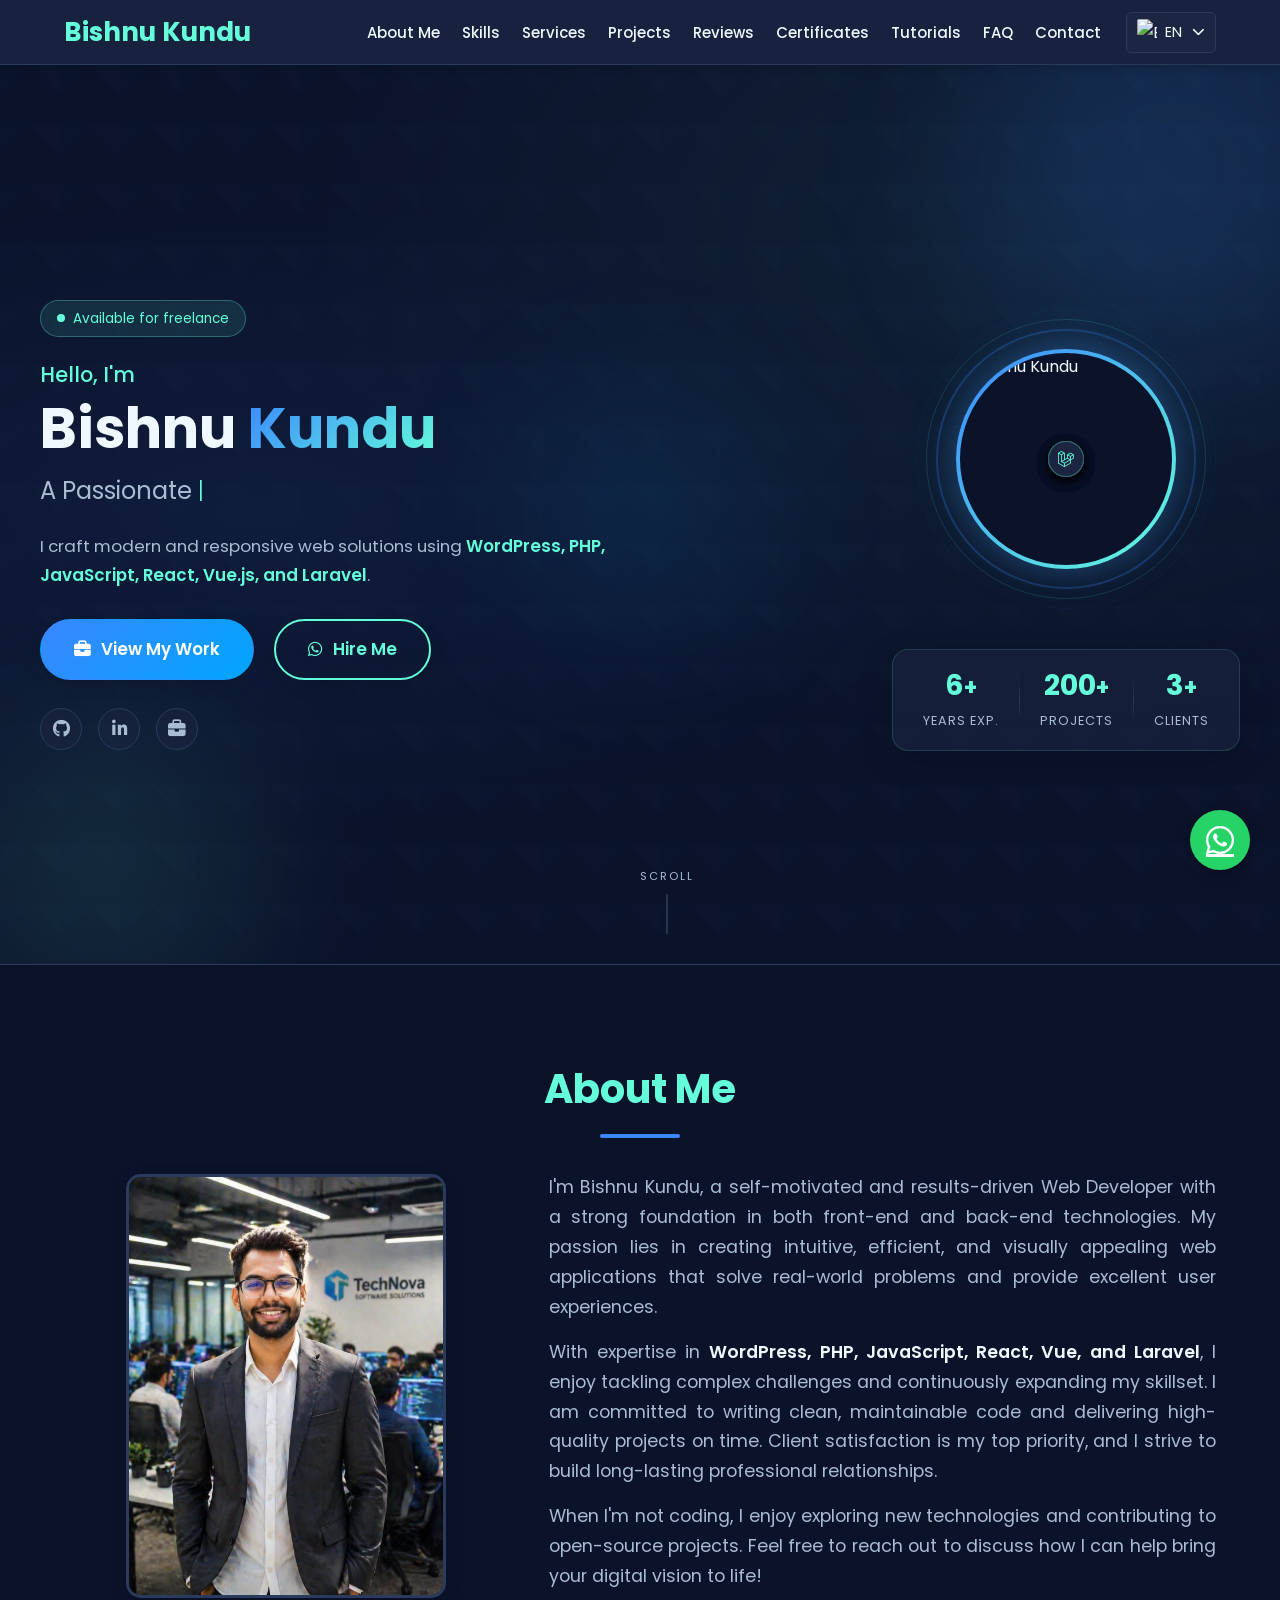
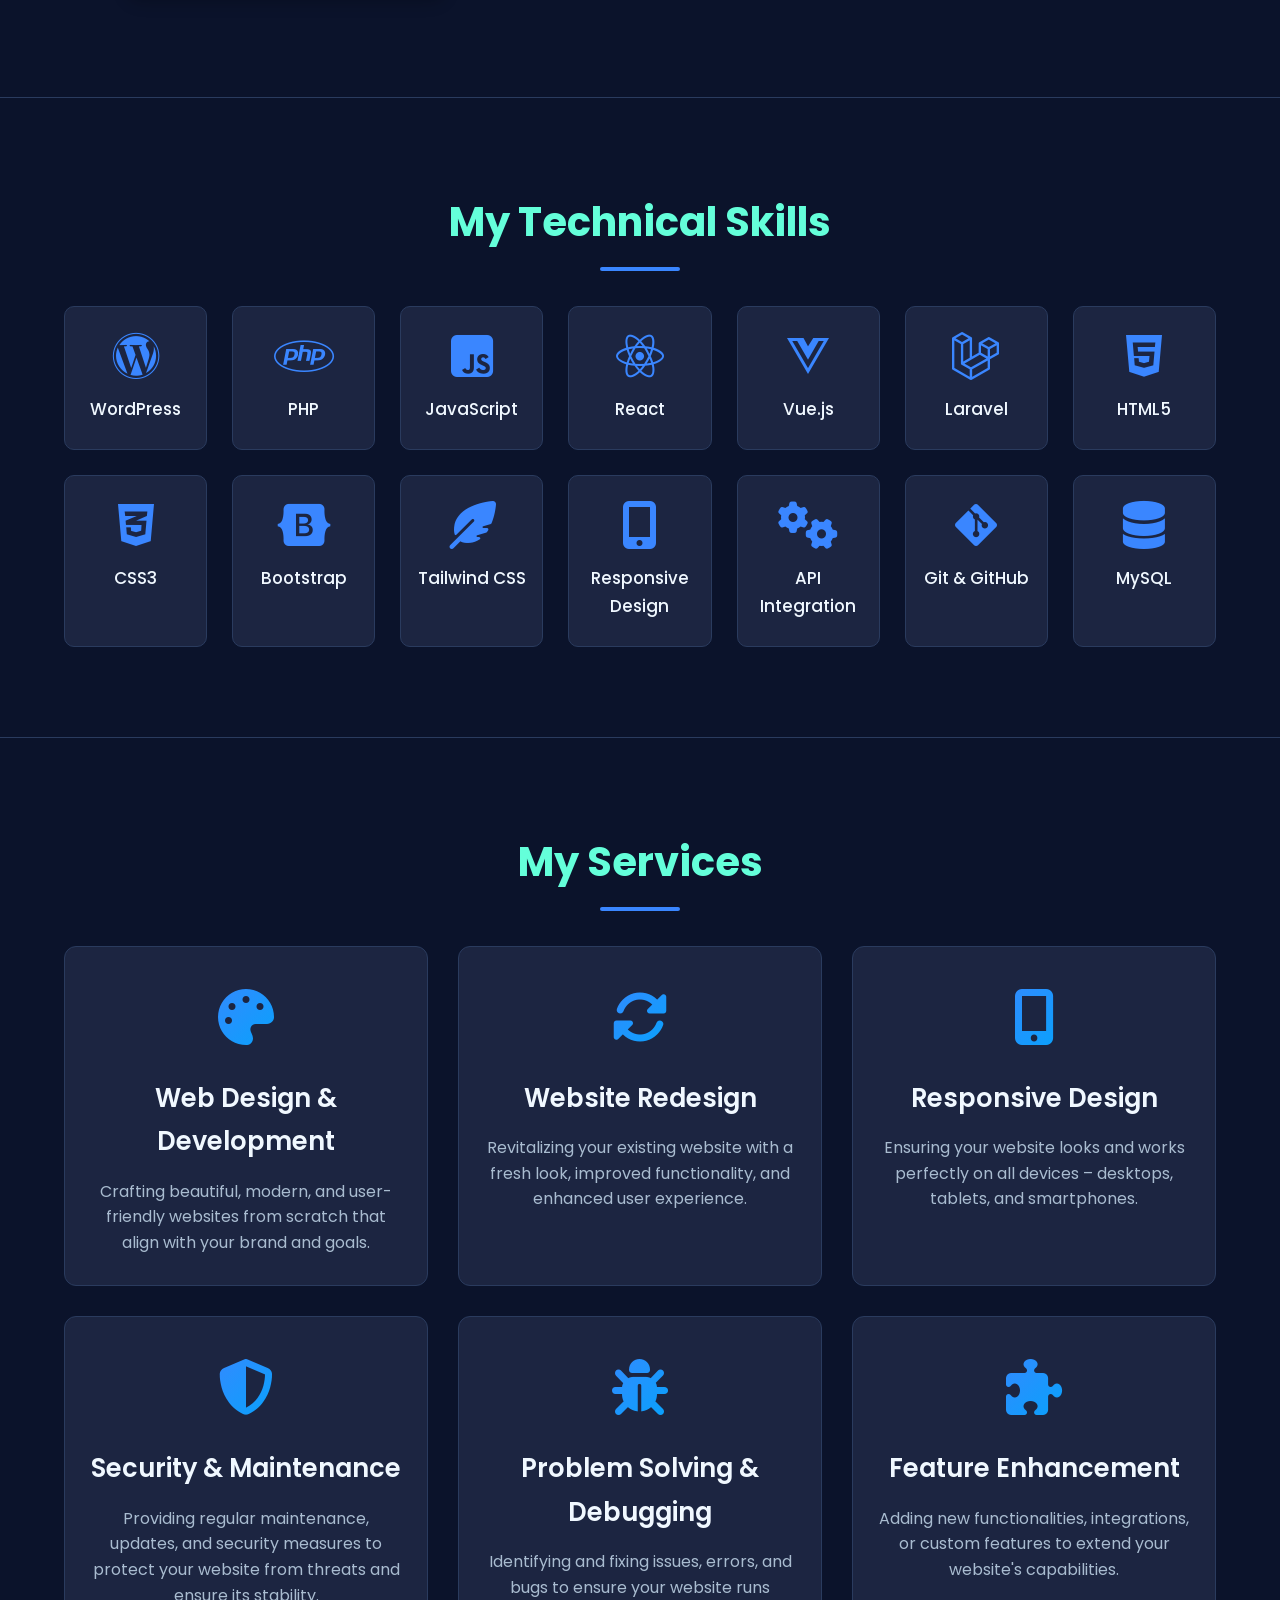
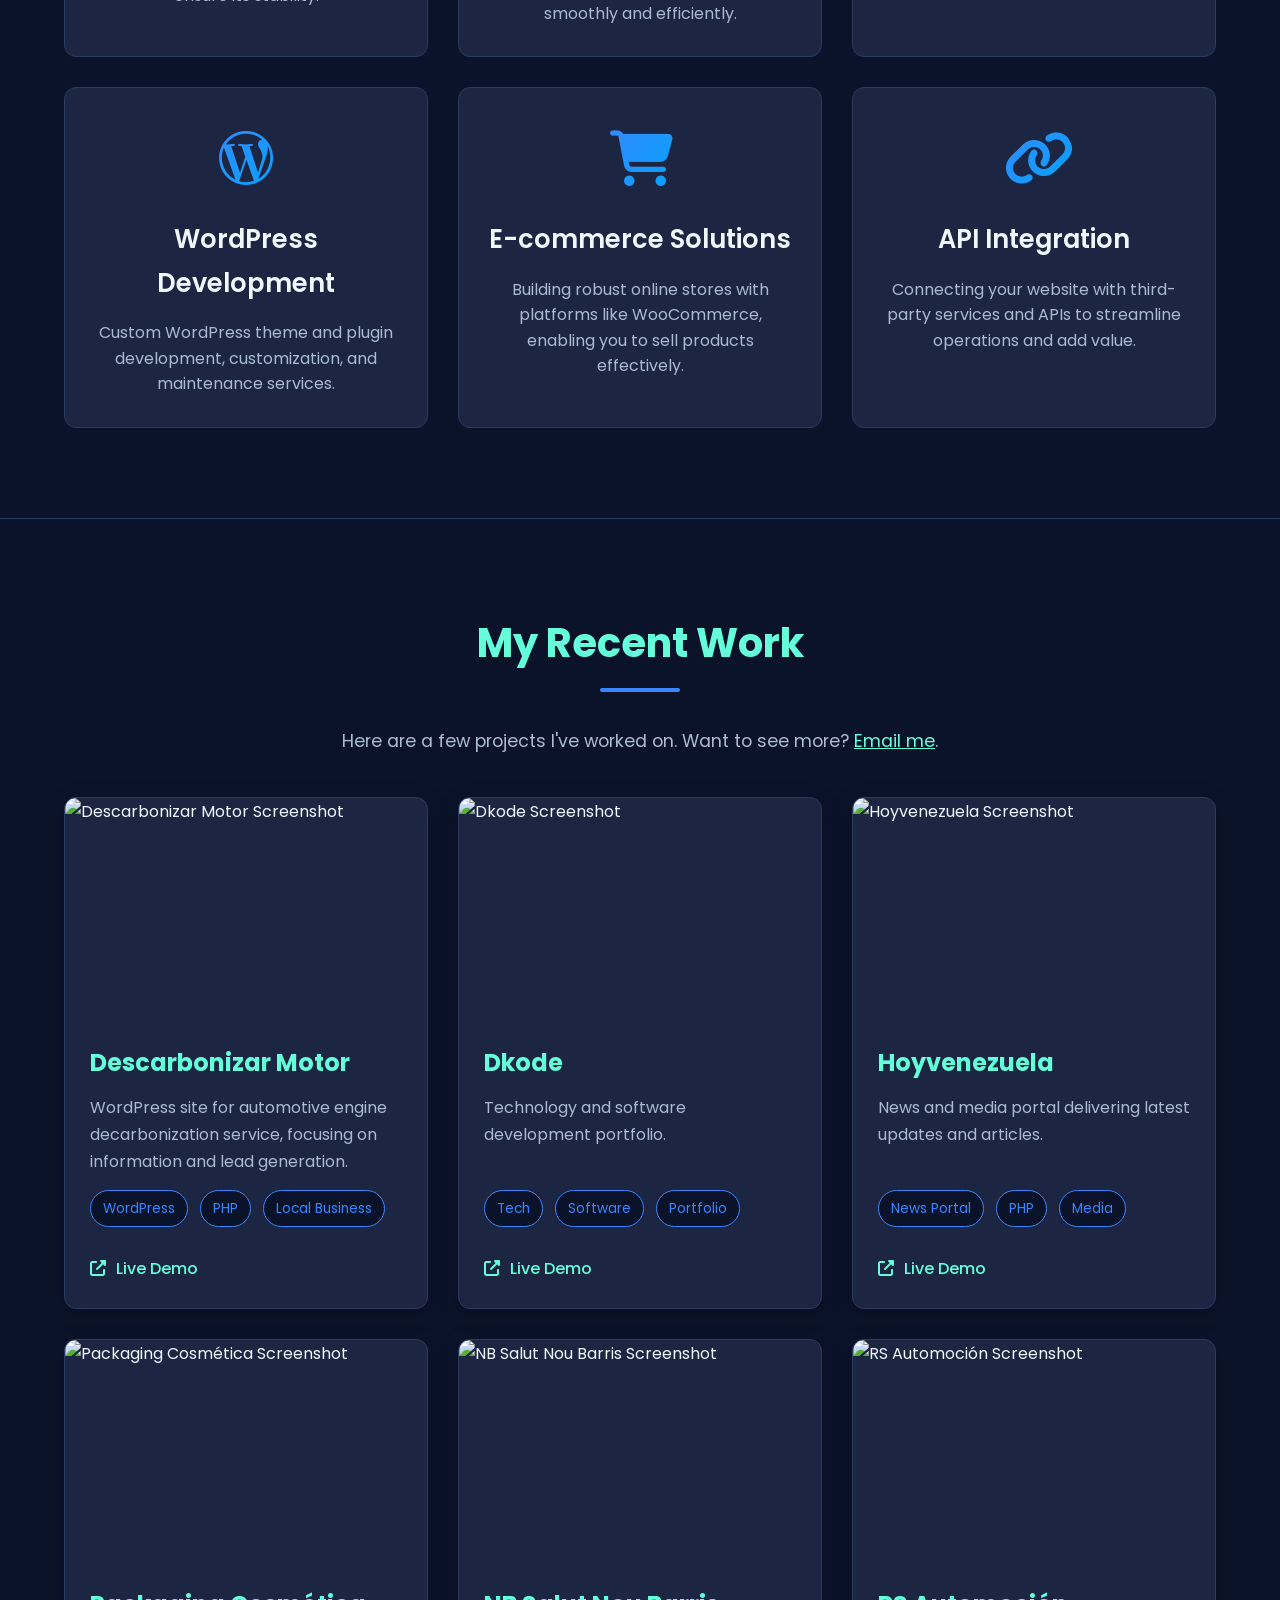
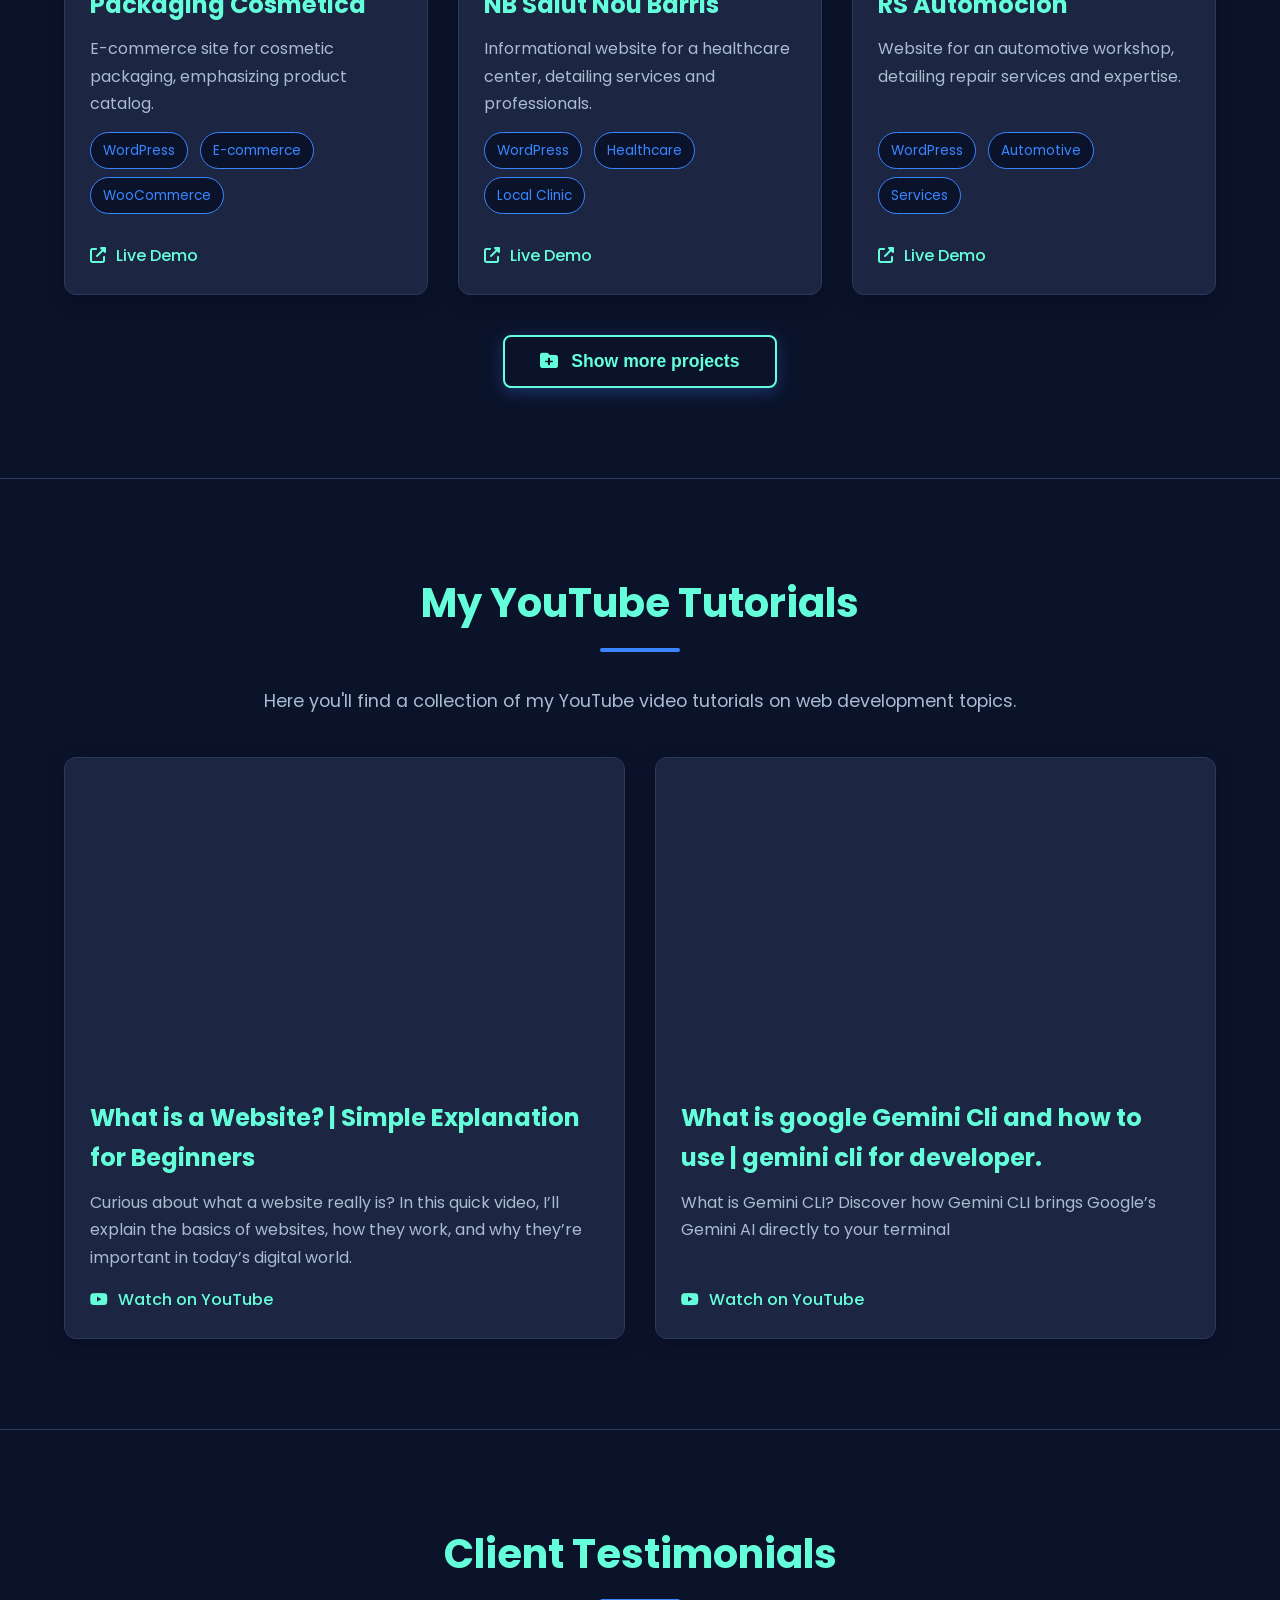
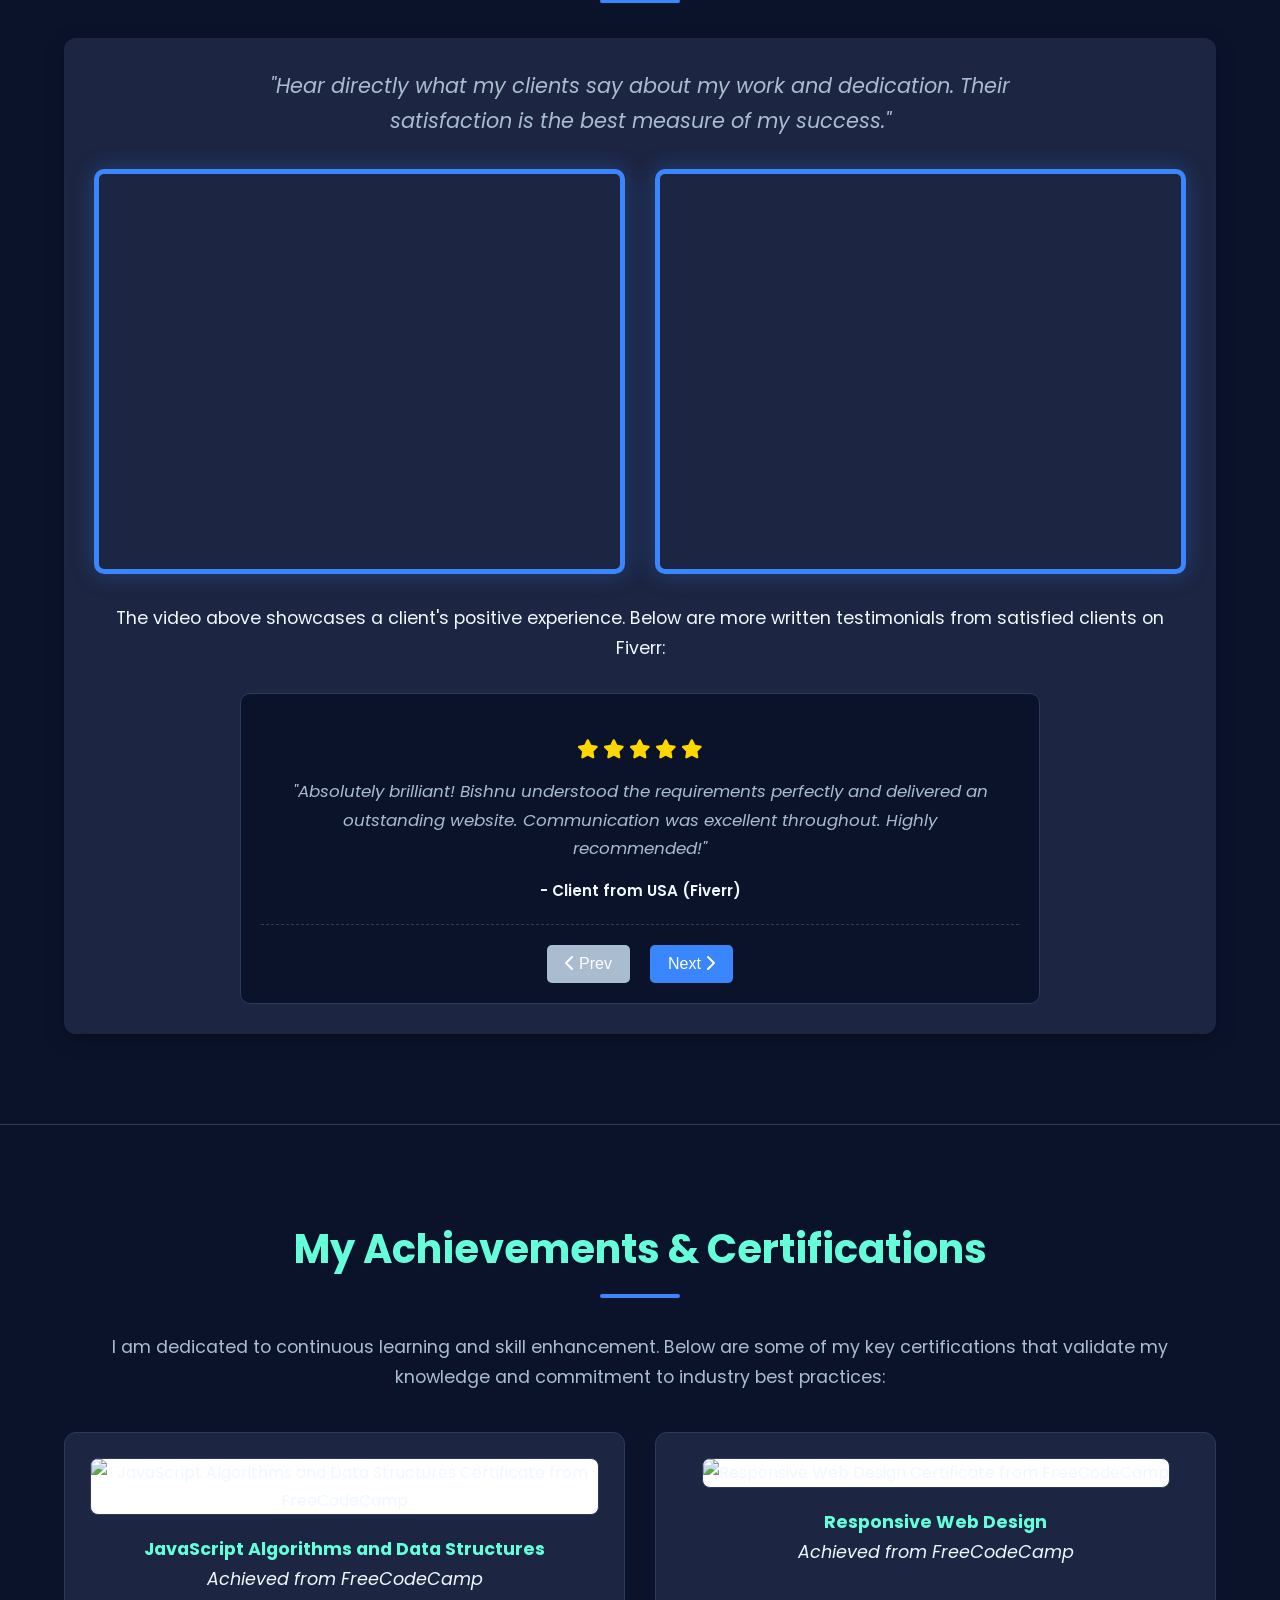
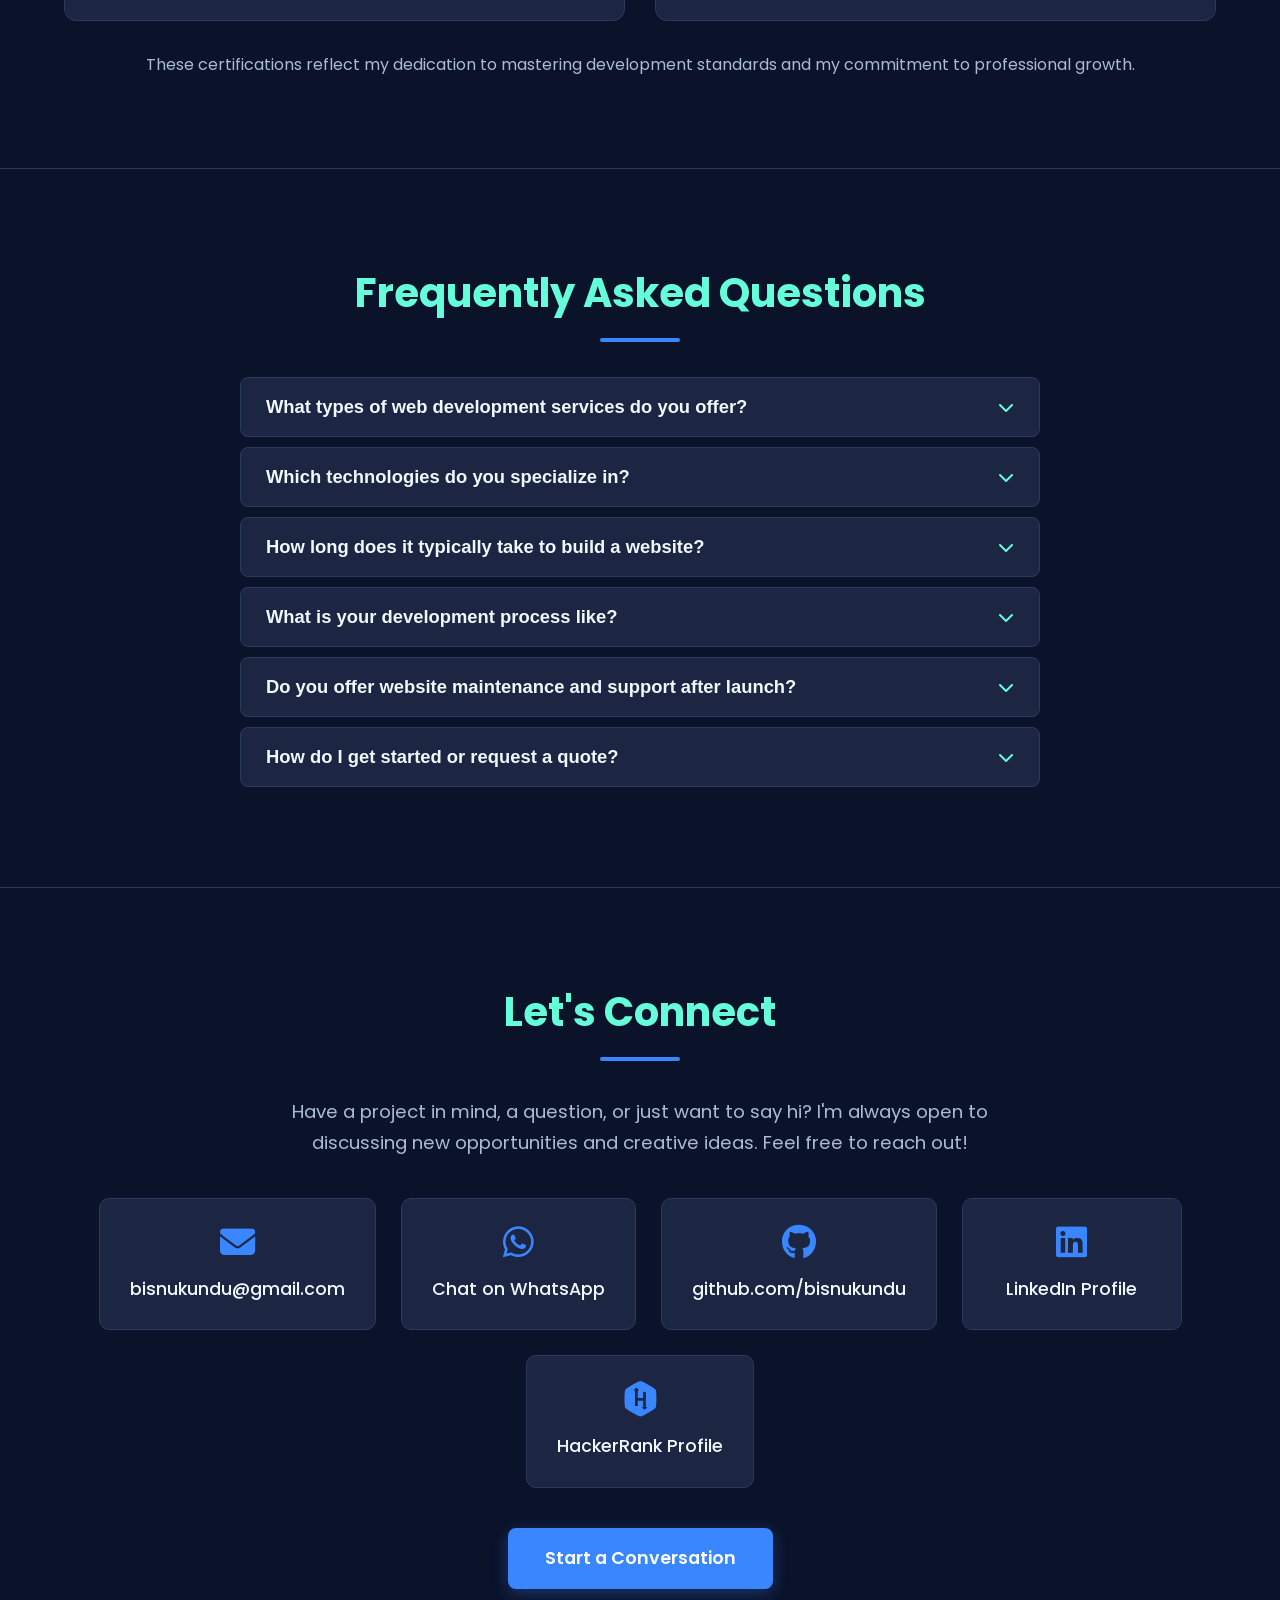
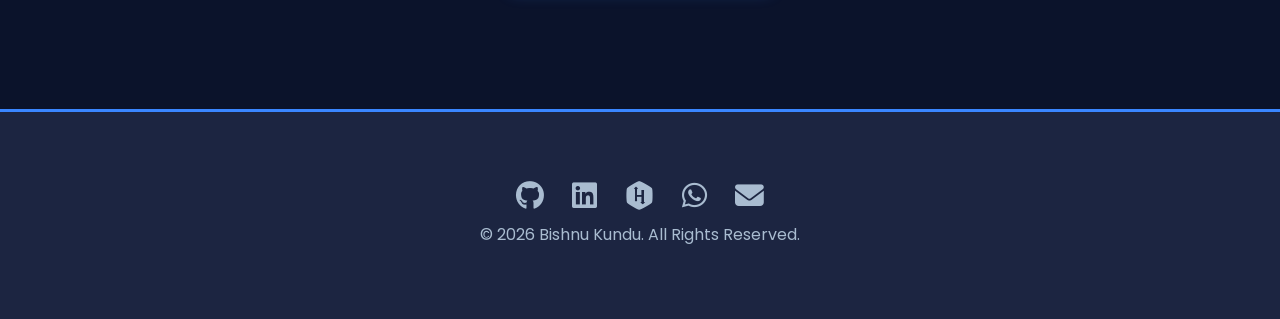
==== index.html @ 2d7a7bcf "hero section design update" ====
<!DOCTYPE html>
<html lang="en">

<head>
    <meta charset="UTF-8">
    <meta name="viewport" content="width=device-width, initial-scale=1.0">

    <meta name="description"
        content="Bishnu Kundu – Experienced Web Developer in Spain / Europe / Bangladesh. Specializing in WordPress, PHP, JavaScript, React, Vue, and Laravel. Offering web design, redesign, responsive solutions, and more.">


    <meta name="keywords"
        content="Website Designer, Web Developer, WordPress Developer, PHP, JavaScript, React, Vue, Laravel, Bishnu Kundu, Portfolio, bisnukundu, bisnu kundu, bisnu webdeveloper, bisnu freelancer, LinkedIn, HackerRank, Web Design Services, Website Redesign, Responsive Design, Problem Solving, Feature Enhancement">

    <title>Bishnu Kundu - Web Developer for European Businesses | WordPress, Laravel, React, JavaScript, PHP</title>

    <!-- social sharing previews Start  -->
    <meta property="og:title" content="Bishnu Kundu - Web Developer & Services">
    <meta property="og:description"
        content="Professional Web Developer specializing in WordPress, PHP, JavaScript, React, Vue, and Laravel. Offering web design, redesign, responsive solutions, and more.">
    <meta property="og:image" content="https://avatars.githubusercontent.com/u/48401689?v=4">
    <meta property="og:type" content="website">

    <!-- Twitter Card Meta Tags -->
    <meta name="twitter:card" content="summary_large_image">
    <meta name="twitter:title" content="Bishnu Kundu - Web Developer & Services">
    <meta name="twitter:description"
        content="Professional Web Developer specializing in WordPress, PHP, JavaScript, React, Vue, and Laravel. Offering web design, redesign, responsive solutions, and more.">
    <meta name="twitter:image" content="https://avatars.githubusercontent.com/u/48401689?v=4">
    <!-- social sharing previews End -->

    <!-- Favicon add start  -->
    <link rel="apple-touch-icon" sizes="180x180"
        href="https://raw.githubusercontent.com/bisnukundu/protfolio-website/refs/heads/master/favicon_io/apple-touch-icon.png">
    <link rel="icon" type="image/png" sizes="32x32"
        href="https://raw.githubusercontent.com/bisnukundu/protfolio-website/refs/heads/master/favicon_io/favicon-32x32.png">
    <link rel="icon" type="image/png" sizes="16x16"
        href="https://raw.githubusercontent.com/bisnukundu/protfolio-website/refs/heads/master/favicon_io/favicon-16x16.png">
    <link rel="manifest" href="./favicon_io/site.webmanifest">
    <!-- Favicon add end  -->

    <link
        href="https://fonts.googleapis.com/css2?family=Poppins:wght@400;500;600;700&family=Hind+Siliguri:wght@400;500;600;700&display=swap"
        rel="stylesheet">
    <link rel="stylesheet" href="https://cdnjs.cloudflare.com/ajax/libs/font-awesome/6.5.1/css/all.min.css">
    <link rel="stylesheet" href="./index.css">
</head>

<body>
    <header>
        <div class="header-container">
            <div id="branding">
                <h1><a href="#hero">Bishnu Kundu</a></h1>
            </div>
            <div class="nav-controls-wrapper">
                <nav id="nav-menu">
                    <ul>
                        <li><a href="#about" class="nav-link" data-translate="navAbout">About Me</a></li>
                        <li><a href="#skills" class="nav-link" data-translate="navSkills">Skills</a></li>
                        <li><a href="#services" class="nav-link" data-translate="navServices">Services</a></li>
                        <li><a href="#projects" class="nav-link" data-translate="navProjects">Projects</a></li>
                        <li><a href="#reviews" class="nav-link" data-translate="navReviews">Reviews</a></li>
                        <li><a href="#certificates" class="nav-link" data-translate="navCertificates">Certificates</a>
                        </li>
                        <li><a href="#tutorials" class="nav-link" data-translate="navTutorials">Tutorials</a></li>
                        <li><a href="#faq" class="nav-link" data-translate="navFaq">FAQ</a></li>
                        <li><a href="#contact" class="nav-link" data-translate="navContact">Contact</a></li>
                    </ul>
                    <div class="custom-language-switcher" id="customLangSwitcher">
                        <div class="selected-lang-display" tabindex="0" aria-haspopup="listbox"
                            aria-labelledby="customLangLabelCurrent" aria-expanded="false">
                            <span id="customLangLabelCurrent" class="sr-only">Selected language:</span>
                            <img src="https://flagcdn.com/w20/gb.png" alt="English" class="flag-icon"
                                id="selectedLangFlag">
                            <span class="selected-lang-text" id="selectedLangText">EN</span>
                            <i class="fas fa-chevron-down lang-arrow"></i>
                        </div>
                        <ul class="lang-options-list" role="listbox" aria-labelledby="customLangLabelCurrent"
                            style="display: none;">
                            <li data-value="en" data-flag-src="https://flagcdn.com/w20/gb.png" data-text="EN"
                                role="option" tabindex="-1">
                                <img src="https://flagcdn.com/w20/gb.png" alt="English Flag" class="flag-icon"> EN
                            </li>
                            <li data-value="es" data-flag-src="https://flagcdn.com/w20/es.png" data-text="ES"
                                role="option" tabindex="-1">
                                <img src="https://flagcdn.com/w20/es.png" alt="Spanish Flag" class="flag-icon"> ES
                            </li>
                            <li data-value="de" data-flag-src="https://flagcdn.com/w20/de.png" data-text="DE"
                                role="option" tabindex="-1">
                                <img src="https://flagcdn.com/w20/de.png" alt="German Flag" class="flag-icon"> DE
                            </li>
                            <li data-value="it" data-flag-src="https://flagcdn.com/w20/it.png" data-text="IT"
                                role="option" tabindex="-1">
                                <img src="https://flagcdn.com/w20/it.png" alt="Italian Flag" class="flag-icon"> IT
                            </li>
                            <li data-value="fr" data-flag-src="https://flagcdn.com/w20/fr.png" data-text="FR"
                                role="option" tabindex="-1">
                                <img src="https://flagcdn.com/w20/fr.png" alt="French Flag" class="flag-icon"> FR
                            </li>
                        </ul>
                    </div>
                </nav>
                <div class="menu-toggle" id="mobile-menu">
                    <i class="fas fa-bars"></i>
                </div>
            </div>
        </div>
    </header>

    <section id="hero">
        <!-- Animated particles canvas -->
        <canvas id="hero-particles"></canvas>
        <!-- Gradient orbs background -->
        <div class="hero-orb hero-orb-1"></div>
        <div class="hero-orb hero-orb-2"></div>
        <div class="hero-orb hero-orb-3"></div>

        <div class="container hero-flex-container">
            <div class="hero-content">
                <div class="hero-badge">
                    <span class="hero-badge-dot"></span>
                    <span data-translate="heroAvailable">Available for freelance</span>
                </div>
                <p class="greeting" data-translate="heroGreeting">Hello, I'm</p>
                <h1>Bishnu <span class="hero-name-accent">Kundu</span></h1>
                <p class="subtitle">
                    <span data-translate="heroSubtitlePrefix">A Passionate</span>
                    <span class="hero-typewriter" id="heroTypewriter"></span><span class="hero-cursor">|</span>
                </p>
                <p class="tech-stack-preview" data-translate="heroTechStack">
                    I craft modern and responsive web solutions using <span class="highlight-skill">WordPress, PHP,
                        JavaScript, React, Vue.js, and Laravel</span>.
                </p>
                <div class="hero-buttons">
                    <a href="#projects" class="hero-cta hero-cta-primary">
                        <i class="fas fa-briefcase"></i> <span data-translate="btnViewWork">View My Work</span>
                    </a>
                    <a href="https://wa.link/w53g4s" target="_blank" class="hero-cta hero-cta-secondary">
                        <i class="fab fa-whatsapp"></i> <span data-translate="btnHireMe">Hire Me</span>
                    </a>
                </div>
                <div class="hero-social-links">
                    <a href="https://github.com/bisnukundu" target="_blank" aria-label="GitHub"><i class="fab fa-github"></i></a>
                    <a href="https://www.linkedin.com/in/bisnukundu/" target="_blank" aria-label="LinkedIn"><i class="fab fa-linkedin-in"></i></a>
                    <a href="https://www.fiverr.com/bisnukundu" target="_blank" aria-label="Fiverr"><i class="fas fa-briefcase"></i></a>
                </div>
            </div>

            <div class="hero-photo-wrapper">
                <div class="hero-photo-container">
                    <!-- Profile Photo -->
                    <img src="https://avatars.githubusercontent.com/u/48401689?v=4" alt="Bishnu Kundu"
                        class="profile-photo">
                    <!-- Animated Rings -->
                    <div class="ring"></div>
                    <div class="ring"></div>
                    <div class="ring"></div>
                    <!-- Orbiting tech icons -->
                    <div class="hero-orbit">
                        <div class="hero-orbit-icon" style="--orbit-delay: 0s;"><i class="fab fa-wordpress"></i></div>
                        <div class="hero-orbit-icon" style="--orbit-delay: -2.5s;"><i class="fab fa-php"></i></div>
                        <div class="hero-orbit-icon" style="--orbit-delay: -5s;"><i class="fab fa-js-square"></i></div>
                        <div class="hero-orbit-icon" style="--orbit-delay: -7.5s;"><i class="fab fa-react"></i></div>
                        <div class="hero-orbit-icon" style="--orbit-delay: -10s;"><i class="fab fa-vuejs"></i></div>
                        <div class="hero-orbit-icon" style="--orbit-delay: -12.5s;"><i class="fab fa-laravel"></i></div>
                    </div>
                </div>
                <!-- Stats below photo -->
                <div class="hero-stats">
                    <div class="hero-stat">
                        <span class="hero-stat-number" data-target="5">6</span><span class="hero-stat-plus">+</span>
                        <span class="hero-stat-label" data-translate="statYears">Years Exp.</span>
                    </div>
                    <div class="hero-stat-divider"></div>
                    <div class="hero-stat">
                        <span class="hero-stat-number" data-target="50">200</span><span class="hero-stat-plus">+</span>
                        <span class="hero-stat-label" data-translate="statProjects">Projects</span>
                    </div>
                    <div class="hero-stat-divider"></div>
                    <div class="hero-stat">
                        <span class="hero-stat-number" data-target="30">3</span><span class="hero-stat-plus">+</span>
                        <span class="hero-stat-label" data-translate="statClients">Clients</span>
                    </div>
                </div>
            </div>
        </div>

        <!-- Scroll indicator -->
        <a href="#about" class="hero-scroll-indicator" aria-label="Scroll down">
            <span class="hero-scroll-text">Scroll</span>
            <div class="hero-scroll-line">
                <div class="hero-scroll-dot"></div>
            </div>
        </a>
    </section>

    <section id="about">
        <div class="container">
            <h2 class="section-title" data-translate="aboutTitle">About Me</h2>
            <div class="about-content">
                <div class="about-image-container">
                    <img src="./bisnu-profesonal.webp" alt="Bishnu Kundu professional web developer">
                </div>
                <div class="about-text">
                    <p data-translate="aboutP1">
                        I'm Bishnu Kundu, a self-motivated and results-driven Web Developer with a strong foundation in
                        both front-end and back-end technologies. My passion lies in creating intuitive, efficient, and
                        visually appealing web applications that solve real-world problems and provide excellent user
                        experiences.
                    </p>
                    <p data-translate="aboutP2">
                        With expertise in <strong class='highlight-skill'>WordPress, PHP, JavaScript, React, Vue, and
                            Laravel</strong>, I enjoy tackling complex challenges and continuously expanding my
                        skillset. I am committed to writing clean, maintainable code and delivering high-quality
                        projects on time. Client satisfaction is my top priority, and I strive to build long-lasting
                        professional relationships.
                    </p>
                    <p data-translate="aboutP3">
                        When I'm not coding, I enjoy exploring new technologies and contributing to open-source
                        projects. Feel free to reach out to discuss how I can help bring your digital vision to life!
                    </p>
                </div>
            </div>
        </div>
    </section>

    <section id="skills">
        <div class="container">
            <h2 class="section-title" data-translate="skillsTitle">My Technical Skills</h2>
            <div class="skills-grid">
                <div class="skill-item"><i class="fab fa-wordpress"></i>
                    <p>WordPress</p>
                </div>
                <div class="skill-item"><i class="fab fa-php"></i>
                    <p>PHP</p>
                </div>
                <div class="skill-item"><i class="fab fa-js-square"></i>
                    <p>JavaScript</p>
                </div>
                <div class="skill-item"><i class="fab fa-react"></i>
                    <p>React</p>
                </div>
                <div class="skill-item"><i class="fab fa-vuejs"></i>
                    <p>Vue.js</p>
                </div>
                <div class="skill-item"><i class="fab fa-laravel"></i>
                    <p>Laravel</p>
                </div>
                <div class="skill-item"><i class="fab fa-html5"></i>
                    <p>HTML5</p>
                </div>
                <div class="skill-item"><i class="fab fa-css3-alt"></i>
                    <p>CSS3</p>
                </div>
                <div class="skill-item"><i class="fab fa-bootstrap"></i>
                    <p>Bootstrap</p>
                </div>
                <div class="skill-item"><i class="fas fa-feather-alt"></i>
                    <p>Tailwind CSS</p>
                </div>
                <div class="skill-item"><i class="fas fa-mobile-alt"></i>
                    <p data-translate="skillResponsive">Responsive Design</p>
                </div>
                <div class="skill-item"><i class="fas fa-cogs"></i>
                    <p data-translate="skillApi">API Integration</p>
                </div>
                <div class="skill-item"><i class="fab fa-git-alt"></i>
                    <p>Git & GitHub</p>
                </div>
                <div class="skill-item"><i class="fas fa-database"></i>
                    <p>MySQL</p>
                </div>
            </div>
        </div>
    </section>

    <section id="services">
        <div class="container">
            <h2 class="section-title" data-translate="servicesTitle">My Services</h2>
            <div class="services-grid">
                <div class="service-card">
                    <i class="fas fa-palette service-icon"></i>
                    <h3 data-translate="serviceDesignTitle">Web Design & Development</h3>
                    <p data-translate="serviceDesignDesc">Crafting beautiful, modern, and user-friendly websites from
                        scratch that align with your brand and goals.</p>
                </div>
                <div class="service-card">
                    <i class="fas fa-sync-alt service-icon"></i>
                    <h3 data-translate="serviceRedesignTitle">Website Redesign</h3>
                    <p data-translate="serviceRedesignDesc">Revitalizing your existing website with a fresh look,
                        improved functionality, and enhanced user experience.</p>
                </div>
                <div class="service-card">
                    <i class="fas fa-mobile-alt service-icon"></i>
                    <h3 data-translate="serviceResponsiveTitle">Responsive Design</h3>
                    <p data-translate="serviceResponsiveDesc">Ensuring your website looks and works perfectly on all
                        devices – desktops, tablets, and smartphones.</p>
                </div>
                <div class="service-card">
                    <i class="fas fa-shield-alt service-icon"></i>
                    <h3 data-translate="serviceSecurityTitle">Security & Maintenance</h3>
                    <p data-translate="serviceSecurityDesc">Providing regular maintenance, updates, and security
                        measures to protect your website from threats and ensure its stability.</p>
                </div>
                <div class="service-card">
                    <i class="fas fa-bug service-icon"></i>
                    <h3 data-translate="serviceDebuggingTitle">Problem Solving & Debugging</h3>
                    <p data-translate="serviceDebuggingDesc">Identifying and fixing issues, errors, and bugs to ensure
                        your website runs smoothly and efficiently.</p>
                </div>
                <div class="service-card">
                    <i class="fas fa-puzzle-piece service-icon"></i>
                    <h3 data-translate="serviceFeaturesTitle">Feature Enhancement</h3>
                    <p data-translate="serviceFeaturesDesc">Adding new functionalities, integrations, or custom features
                        to extend your website's capabilities.</p>
                </div>
                <div class="service-card">
                    <i class="fab fa-wordpress-simple service-icon"></i>
                    <h3 data-translate="serviceWordpressTitle">WordPress Development</h3>
                    <p data-translate="serviceWordpressDesc">Custom WordPress theme and plugin development,
                        customization, and maintenance services.</p>
                </div>
                <div class="service-card">
                    <i class="fas fa-shopping-cart service-icon"></i>
                    <h3 data-translate="serviceEcommTitle">E-commerce Solutions</h3>
                    <p data-translate="serviceEcommDesc">Building robust online stores with platforms like WooCommerce,
                        enabling you to sell products effectively.</p>
                </div>
                <div class="service-card">
                    <i class="fas fa-link service-icon"></i>
                    <h3 data-translate="serviceApiIntegrationTitle">API Integration</h3>
                    <p data-translate="serviceApiIntegrationDesc">Connecting your website with third-party services and
                        APIs to streamline operations and add value.</p>
                </div>
            </div>
        </div>
    </section>

    <section id="projects">
        <div class="container">
            <h2 class="section-title" data-translate="projectsTitle">My Recent Work</h2>
            <p style="text-align:center; color: var(--text-secondary); margin-bottom: 40px; font-size: 1.1rem;"
                data-translate="projectsIntro">Here are
                a few projects I've worked on. Want to see more? <a href="mailto:bisnukundu@gmail.com"
                    style="color: var(--highlight-secondary); text-decoration: underline;"
                    data-translate="projectsEmailMe">Email me</a>.</p>
            <div class="projects-grid">
                <div class="project-card">
                    <div class="project-image-container"><img
                            src="https://placehold.co/400x250/1C2541/64FFDA/png?text=Descarbonizar+Motor"
                            alt="Descarbonizar Motor Screenshot"></div>
                    <div class="project-content">
                        <h3>Descarbonizar Motor</h3>
                        <p class="project-description">WordPress site for automotive engine decarbonization service,
                            focusing on information and lead generation.</p>
                        <div class="project-tags"><span class="tag">WordPress</span> <span class="tag">PHP</span> <span
                                class="tag">Local Business</span></div>
                        <div class="project-links"><a href="https://descarbonizarmotor.com/" target="_blank"
                                title="Live Demo"><i class="fas fa-external-link-alt"></i> <span
                                    data-translate="projectLinkDemo">Live Demo</span></a></div>
                    </div>
                </div>
                <div class="project-card">
                    <div class="project-image-container"><img
                            src="https://placehold.co/400x250/1C2541/64FFDA/png?text=Dkode" alt="Dkode Screenshot">
                    </div>
                    <div class="project-content">
                        <h3>Dkode</h3>
                        <p class="project-description">Technology and software development portfolio.</p>
                        <div class="project-tags"><span class="tag">Tech</span> <span class="tag">Software</span> <span
                                class="tag">Portfolio</span></div>
                        <div class="project-links"><a href="https://dkode.tech/" target="_blank" title="Live Demo"><i
                                    class="fas fa-external-link-alt"></i> <span data-translate="projectLinkDemo">Live
                                    Demo</span></a></div>
                    </div>
                </div>
                <div class="project-card">
                    <div class="project-image-container"><img
                            src="https://placehold.co/400x250/1C2541/64FFDA/png?text=Hoyvenezuela"
                            alt="Hoyvenezuela Screenshot"></div>
                    <div class="project-content">
                        <h3>Hoyvenezuela</h3>
                        <p class="project-description">News and media portal delivering latest updates and articles.</p>
                        <div class="project-tags"><span class="tag">News Portal</span> <span class="tag">PHP</span>
                            <span class="tag">Media</span>
                        </div>
                        <div class="project-links"><a href="https://hoyvenezuela.info" target="_blank"
                                title="Live Demo"><i class="fas fa-external-link-alt"></i> <span
                                    data-translate="projectLinkDemo">Live Demo</span></a></div>
                    </div>
                </div>


                <div class="project-card">
                    <div class="project-image-container"><img
                            src="https://placehold.co/400x250/1C2541/FF6347/png?text=Packaging+Cosmetica"
                            alt="Packaging Cosmética Screenshot"></div>
                    <div class="project-content">
                        <h3>Packaging Cosmética</h3>
                        <p class="project-description">E-commerce site for cosmetic packaging, emphasizing product
                            catalog.</p>
                        <div class="project-tags"><span class="tag">WordPress</span> <span class="tag">E-commerce</span>
                            <span class="tag">WooCommerce</span>
                        </div>
                        <div class="project-links"><a href="https://packagingcosmetica.com" target="_blank"
                                title="Live Demo"><i class="fas fa-external-link-alt"></i> <span
                                    data-translate="projectLinkDemo">Live Demo</span></a></div>
                    </div>
                </div>
                <div class="project-card">
                    <div class="project-image-container"><img
                            src="https://placehold.co/400x250/1C2541/98FB98/png?text=NB+Salut+Nou+Barris"
                            alt="NB Salut Nou Barris Screenshot"></div>
                    <div class="project-content">
                        <h3>NB Salut Nou Barris</h3>
                        <p class="project-description">Informational website for a healthcare center, detailing services
                            and professionals.</p>
                        <div class="project-tags"><span class="tag">WordPress</span> <span class="tag">Healthcare</span>
                            <span class="tag">Local Clinic</span>
                        </div>
                        <div class="project-links"><a href="https://nbsalutnoubarris.com/" target="_blank"
                                title="Live Demo"><i class="fas fa-external-link-alt"></i> <span
                                    data-translate="projectLinkDemo">Live Demo</span></a></div>
                    </div>
                </div>
                <div class="project-card">
                    <div class="project-image-container"><img
                            src="https://placehold.co/400x250/1C2541/DDA0DD/png?text=RS+Automocion"
                            alt="RS Automoción Screenshot"></div>
                    <div class="project-content">
                        <h3>RS Automoción</h3>
                        <p class="project-description">Website for an automotive workshop, detailing repair services and
                            expertise.</p>
                        <div class="project-tags"><span class="tag">WordPress</span> <span class="tag">Automotive</span>
                            <span class="tag">Services</span>
                        </div>
                        <div class="project-links"><a href="https://www.rsautomocion.net/" target="_blank"
                                title="Live Demo"><i class="fas fa-external-link-alt"></i> <span
                                    data-translate="projectLinkDemo">Live Demo</span></a></div>
                    </div>
                </div>
            </div>

            <div id="more-projects-grid" class="projects-grid">
                <div class="project-card">
                    <div class="project-image-container"><img
                            src="https://placehold.co/400x250/1C2541/87CEEB/png?text=Alquiler+Trasteros"
                            alt="Alquiler de Trasteros Sant Martí Screenshot"></div>
                    <div class="project-content">
                        <h3>Alquiler Trasteros Sant Martí</h3>
                        <p class="project-description">Website for storage unit rentals in Sant Martí, Barcelona. Focus
                            on service details and local SEO.</p>
                        <div class="project-tags"><span class="tag">WordPress</span> <span class="tag">Local
                                Service</span> <span class="tag">Storage</span></div>
                        <div class="project-links"><a href="https://alquilerdetrasterosantmarti.com/" target="_blank"
                                title="Live Demo"><i class="fas fa-external-link-alt"></i> <span
                                    data-translate="projectLinkDemo">Live Demo</span></a></div>
                    </div>
                </div>
                <div class="project-card">
                    <div class="project-image-container"><img
                            src="https://placehold.co/400x250/1C2541/90EE90/png?text=Ecobaby+San+Vicente"
                            alt="Ecobaby San Vicente Screenshot"></div>
                    <div class="project-content">
                        <h3>Ecobaby San Vicente</h3>
                        <p class="project-description">E-commerce platform for eco-friendly baby products. WooCommerce
                            integration and product showcase.</p>
                        <div class="project-tags"><span class="tag">WordPress</span> <span class="tag">E-commerce</span>
                            <span class="tag">WooCommerce</span>
                        </div>
                        <div class="project-links"><a href="https://www.ecobabysanvicente.com/" target="_blank"
                                title="Live Demo"><i class="fas fa-external-link-alt"></i> <span
                                    data-translate="projectLinkDemo">Live Demo</span></a></div>
                    </div>
                </div>
                <div class="project-card">
                    <div class="project-image-container"><img
                            src="https://placehold.co/400x250/1C2541/FFA07A/png?text=Reformas+Barcelona"
                            alt="Reformas en Barcelona Screenshot"></div>
                    <div class="project-content">
                        <h3>Reformas en Barcelona</h3>
                        <p class="project-description">Service website for home renovation and construction company in
                            Barcelona.</p>
                        <div class="project-tags"><span class="tag">WordPress</span> <span
                                class="tag">Construction</span> <span class="tag">Services</span></div>
                        <div class="project-links"><a href="https://reformas-en-barcelona.com/" target="_blank"
                                title="Live Demo"><i class="fas fa-external-link-alt"></i> <span
                                    data-translate="projectLinkDemo">Live Demo</span></a></div>
                    </div>
                </div>
                <div class="project-card">
                    <div class="project-image-container"><img
                            src="https://placehold.co/400x250/1C2541/FFFFE0/png?text=Placas+Solares+BCN"
                            alt="Placas Solares Autoconsumo Barcelona Screenshot"></div>
                    <div class="project-content">
                        <h3>Placas Solares Autoconsumo BCN</h3>
                        <p class="project-description">Lead generation website for solar panel installation services for
                            self-consumption.</p>
                        <div class="project-tags"><span class="tag">WordPress</span> <span class="tag">Green
                                Energy</span> <span class="tag">Lead Gen</span></div>
                        <div class="project-links"><a href="https://placassolaresautoconsumo.barcelona/" target="_blank"
                                title="Live Demo"><i class="fas fa-external-link-alt"></i> <span
                                    data-translate="projectLinkDemo">Live Demo</span></a></div>
                    </div>
                </div>
                <div class="project-card">
                    <div class="project-image-container"><img
                            src="https://placehold.co/400x250/1C2541/3A86FF/png?text=Agencia+Only"
                            alt="Agencia Only Screenshot"></div>
                    <div class="project-content">
                        <h3>Agencia Only</h3>
                        <p class="project-description">Dynamic website for a digital marketing agency, showcasing their
                            portfolio and services.</p>
                        <div class="project-tags"><span class="tag">WordPress</span> <span class="tag">Agency</span>
                            <span class="tag">Custom Design</span>
                        </div>
                        <div class="project-links"><a href="http://agenciaonly.com/" target="_blank"
                                title="Live Demo"><i class="fas fa-external-link-alt"></i> <span
                                    data-translate="projectLinkDemo">Live Demo</span></a></div>
                    </div>
                </div>
                <div class="project-card">
                    <div class="project-image-container"><img
                            src="https://placehold.co/400x250/1C2541/FFD700/png?text=Buzoneo+Barato"
                            alt="Buzoneo Barato Screenshot"></div>
                    <div class="project-content">
                        <h3>Buzoneo Barato</h3>
                        <p class="project-description">Site for a leaflet distribution company, highlighting services
                            and reach.</p>
                        <div class="project-tags"><span class="tag">WordPress</span> <span class="tag">Services</span>
                            <span class="tag">Marketing</span>
                        </div>
                        <div class="project-links"><a href="http://buzoneobarato.net/" target="_blank"
                                title="Live Demo"><i class="fas fa-external-link-alt"></i> <span
                                    data-translate="projectLinkDemo">Live Demo</span></a></div>
                    </div>
                </div>
                <div class="project-card">
                    <div class="project-image-container"><img
                            src="https://placehold.co/400x250/1C2541/AFEEEE/png?text=Zama+Ioga"
                            alt="Zama Ioga Screenshot"></div>
                    <div class="project-content">
                        <h3>Zama Ioga</h3>
                        <p class="project-description">Website for a yoga studio, featuring class schedules, teacher
                            profiles, and booking information.</p>
                        <div class="project-tags"><span class="tag">WordPress</span> <span class="tag">Wellness</span>
                            <span class="tag">Bookings</span>
                        </div>
                        <div class="project-links"><a href="https://zamaioga.com/" target="_blank" title="Live Demo"><i
                                    class="fas fa-external-link-alt"></i> <span data-translate="projectLinkDemo">Live
                                    Demo</span></a></div>
                    </div>
                </div>
                <div class="project-card">
                    <div class="project-image-container"><img
                            src="https://placehold.co/400x250/1C2541/DB7093/png?text=Akiles+Podologia"
                            alt="Akiles Podologia i Salut Screenshot"></div>
                    <div class="project-content">
                        <h3>Akiles Podologia i Salut</h3>
                        <p class="project-description">Website for a podiatry and health clinic, providing service
                            details and appointment info.</p>
                        <div class="project-tags"><span class="tag">WordPress</span> <span class="tag">Healthcare</span>
                            <span class="tag">Local Clinic</span>
                        </div>
                        <div class="project-links"><a href="https://akilespodologiaisalut.com/" target="_blank"
                                title="Live Demo"><i class="fas fa-external-link-alt"></i> <span
                                    data-translate="projectLinkDemo">Live Demo</span></a></div>
                    </div>
                </div>
                <div class="project-card">
                    <div class="project-image-container"><img
                            src="https://placehold.co/400x250/1C2541/FFDEAD/png?text=PropertyClic"
                            alt="PropertyClic Screenshot"></div>
                    <div class="project-content">
                        <h3>PropertyClic</h3>
                        <p class="project-description">Real estate platform for property listings and agent connections.
                        </p>
                        <div class="project-tags"><span class="tag">WordPress</span> <span class="tag">Real
                                Estate</span> <span class="tag">Listings</span></div>
                        <div class="project-links"><a href="https://propertyclic.com/" target="_blank"
                                title="Live Demo"><i class="fas fa-external-link-alt"></i> <span
                                    data-translate="projectLinkDemo">Live Demo</span></a></div>
                    </div>
                </div>
                <div class="project-card">
                    <div class="project-image-container"><img
                            src="https://placehold.co/400x250/1C2541/E6E6FA/png?text=Coactivat"
                            alt="Coactivat Screenshot"></div>
                    <div class="project-content">
                        <h3>Coactivat</h3>
                        <p class="project-description">Website for a coworking space and business activation services
                            provider.</p>
                        <div class="project-tags"><span class="tag">WordPress</span> <span class="tag">Business</span>
                            <span class="tag">Services</span>
                        </div>
                        <div class="project-links"><a href="https://www.coactivat.com/" target="_blank"
                                title="Live Demo"><i class="fas fa-external-link-alt"></i> <span
                                    data-translate="projectLinkDemo">Live Demo</span></a></div>
                    </div>
                </div>

                <div class="project-card">
                    <div class="project-image-container"><img
                            src="https://placehold.co/400x250/1C2541/64FFDA/png?text=Sportmaniaticos"
                            alt="Sportmaniaticos Screenshot"></div>
                    <div class="project-content">
                        <h3>Sportmaniaticos</h3>
                        <p class="project-description">Sports news and analysis platform.</p>
                        <div class="project-tags"><span class="tag">Sports</span> <span class="tag">News</span> <span
                                class="tag">Community</span></div>
                        <div class="project-links"><a href="https://sportmaniaticos.com/" target="_blank"
                                title="Live Demo"><i class="fas fa-external-link-alt"></i> <span
                                    data-translate="projectLinkDemo">Live Demo</span></a></div>
                    </div>
                </div>
                <div class="project-card">
                    <div class="project-image-container"><img
                            src="https://placehold.co/400x250/1C2541/64FFDA/png?text=Posicionamiento%20Web%20Barcelona"
                            alt="Posicionamiento Web Barcelona Screenshot"></div>
                    <div class="project-content">
                        <h3>Posicionamiento Web Barcelona</h3>
                        <p class="project-description">Professional website developed for a client.</p>
                        <div class="project-tags"><span class="tag">WordPress</span> <span
                                class="tag">Development</span></div>
                        <div class="project-links"><a href="https://posicionamiento-web-barcelona.com/" target="_blank"
                                title="Live Demo"><i class="fas fa-external-link-alt"></i> <span
                                    data-translate="projectLinkDemo">Live Demo</span></a></div>
                    </div>
                </div>
                <div class="project-card">
                    <div class="project-image-container"><img
                            src="https://placehold.co/400x250/1C2541/64FFDA/png?text=Servicios"
                            alt="Servicios Screenshot"></div>
                    <div class="project-content">
                        <h3>Servicios</h3>
                        <p class="project-description">Professional website developed for a client.</p>
                        <div class="project-tags"><span class="tag">WordPress</span> <span
                                class="tag">Development</span></div>
                        <div class="project-links"><a href="https://servicios.barcelona/" target="_blank"
                                title="Live Demo"><i class="fas fa-external-link-alt"></i> <span
                                    data-translate="projectLinkDemo">Live Demo</span></a></div>
                    </div>
                </div>
                <div class="project-card">
                    <div class="project-image-container"><img
                            src="https://placehold.co/400x250/1C2541/64FFDA/png?text=Serviciosgasnatural"
                            alt="Serviciosgasnatural Screenshot"></div>
                    <div class="project-content">
                        <h3>Serviciosgasnatural</h3>
                        <p class="project-description">Professional website developed for a client.</p>
                        <div class="project-tags"><span class="tag">WordPress</span> <span
                                class="tag">Development</span></div>
                        <div class="project-links"><a href="https://serviciosgasnatural.barcelona/" target="_blank"
                                title="Live Demo"><i class="fas fa-external-link-alt"></i> <span
                                    data-translate="projectLinkDemo">Live Demo</span></a></div>
                    </div>
                </div>
                <div class="project-card">
                    <div class="project-image-container"><img
                            src="https://placehold.co/400x250/1C2541/64FFDA/png?text=Xarxamuseus"
                            alt="Xarxamuseus Screenshot"></div>
                    <div class="project-content">
                        <h3>Xarxamuseus</h3>
                        <p class="project-description">Professional website developed for a client.</p>
                        <div class="project-tags"><span class="tag">WordPress</span> <span
                                class="tag">Development</span></div>
                        <div class="project-links"><a href="https://xarxamuseus.com" target="_blank"
                                title="Live Demo"><i class="fas fa-external-link-alt"></i> <span
                                    data-translate="projectLinkDemo">Live Demo</span></a></div>
                    </div>
                </div>
                <div class="project-card">
                    <div class="project-image-container"><img
                            src="https://placehold.co/400x250/1C2541/64FFDA/png?text=Elblogsano"
                            alt="Elblogsano Screenshot"></div>
                    <div class="project-content">
                        <h3>Elblogsano</h3>
                        <p class="project-description">Professional website developed for a client.</p>
                        <div class="project-tags"><span class="tag">WordPress</span> <span
                                class="tag">Development</span></div>
                        <div class="project-links"><a href="https://elblogsano.com" target="_blank" title="Live Demo"><i
                                    class="fas fa-external-link-alt"></i> <span data-translate="projectLinkDemo">Live
                                    Demo</span></a></div>
                    </div>
                </div>
                <div class="project-card">
                    <div class="project-image-container"><img
                            src="https://placehold.co/400x250/1C2541/64FFDA/png?text=Derecetasycocina"
                            alt="Derecetasycocina Screenshot"></div>
                    <div class="project-content">
                        <h3>Derecetasycocina</h3>
                        <p class="project-description">Culinary blog featuring recipes and food guides.</p>
                        <div class="project-tags"><span class="tag">Blog</span> <span class="tag">Food</span> <span
                                class="tag">Lifestyle</span></div>
                        <div class="project-links"><a href="https://derecetasycocina.com" target="_blank"
                                title="Live Demo"><i class="fas fa-external-link-alt"></i> <span
                                    data-translate="projectLinkDemo">Live Demo</span></a></div>
                    </div>
                </div>
                <div class="project-card">
                    <div class="project-image-container"><img
                            src="https://placehold.co/400x250/1C2541/64FFDA/png?text=Ajripoll"
                            alt="Ajripoll Screenshot"></div>
                    <div class="project-content">
                        <h3>Ajripoll</h3>
                        <p class="project-description">Professional website developed for a client.</p>
                        <div class="project-tags"><span class="tag">WordPress</span> <span
                                class="tag">Development</span></div>
                        <div class="project-links"><a href="https://ajripoll.org" target="_blank" title="Live Demo"><i
                                    class="fas fa-external-link-alt"></i> <span data-translate="projectLinkDemo">Live
                                    Demo</span></a></div>
                    </div>
                </div>
                <div class="project-card">
                    <div class="project-image-container"><img
                            src="https://placehold.co/400x250/1C2541/64FFDA/png?text=Notirapida"
                            alt="Notirapida Screenshot"></div>
                    <div class="project-content">
                        <h3>Notirapida</h3>
                        <p class="project-description">Professional website developed for a client.</p>
                        <div class="project-tags"><span class="tag">WordPress</span> <span
                                class="tag">Development</span></div>
                        <div class="project-links"><a href="https://notirapida.com" target="_blank" title="Live Demo"><i
                                    class="fas fa-external-link-alt"></i> <span data-translate="projectLinkDemo">Live
                                    Demo</span></a></div>
                    </div>
                </div>
                <div class="project-card">
                    <div class="project-image-container"><img
                            src="https://placehold.co/400x250/1C2541/64FFDA/png?text=Coleccioncaixanova"
                            alt="Coleccioncaixanova Screenshot"></div>
                    <div class="project-content">
                        <h3>Coleccioncaixanova</h3>
                        <p class="project-description">Professional website developed for a client.</p>
                        <div class="project-tags"><span class="tag">WordPress</span> <span
                                class="tag">Development</span></div>
                        <div class="project-links"><a href="https://coleccioncaixanova.com" target="_blank"
                                title="Live Demo"><i class="fas fa-external-link-alt"></i> <span
                                    data-translate="projectLinkDemo">Live Demo</span></a></div>
                    </div>
                </div>
                <div class="project-card">
                    <div class="project-image-container"><img
                            src="https://placehold.co/400x250/1C2541/64FFDA/png?text=Lafura" alt="Lafura Screenshot">
                    </div>
                    <div class="project-content">
                        <h3>Lafura</h3>
                        <p class="project-description">News and media portal delivering latest updates and articles.</p>
                        <div class="project-tags"><span class="tag">News Portal</span> <span class="tag">PHP</span>
                            <span class="tag">Media</span>
                        </div>
                        <div class="project-links"><a href="https://lafura.org" target="_blank" title="Live Demo"><i
                                    class="fas fa-external-link-alt"></i> <span data-translate="projectLinkDemo">Live
                                    Demo</span></a></div>
                    </div>
                </div>
                <div class="project-card">
                    <div class="project-image-container"><img
                            src="https://placehold.co/400x250/1C2541/64FFDA/png?text=Camidesalut"
                            alt="Camidesalut Screenshot"></div>
                    <div class="project-content">
                        <h3>Camidesalut</h3>
                        <p class="project-description">Healthcare website providing medical information and services.
                        </p>
                        <div class="project-tags"><span class="tag">Healthcare</span> <span class="tag">Services</span>
                            <span class="tag">WordPress</span>
                        </div>
                        <div class="project-links"><a href="https://camidesalut.com" target="_blank"
                                title="Live Demo"><i class="fas fa-external-link-alt"></i> <span
                                    data-translate="projectLinkDemo">Live Demo</span></a></div>
                    </div>
                </div>
                <div class="project-card">
                    <div class="project-image-container"><img
                            src="https://placehold.co/400x250/1C2541/64FFDA/png?text=Top3remedioscaseros"
                            alt="Top3remedioscaseros Screenshot"></div>
                    <div class="project-content">
                        <h3>Top3remedioscaseros</h3>
                        <p class="project-description">Professional website developed for a client.</p>
                        <div class="project-tags"><span class="tag">WordPress</span> <span
                                class="tag">Development</span></div>
                        <div class="project-links"><a href="https://top3remedioscaseros.com" target="_blank"
                                title="Live Demo"><i class="fas fa-external-link-alt"></i> <span
                                    data-translate="projectLinkDemo">Live Demo</span></a></div>
                    </div>
                </div>
                <div class="project-card">
                    <div class="project-image-container"><img
                            src="https://placehold.co/400x250/1C2541/64FFDA/png?text=Uniccos" alt="Uniccos Screenshot">
                    </div>
                    <div class="project-content">
                        <h3>Uniccos</h3>
                        <p class="project-description">Professional website developed for a client.</p>
                        <div class="project-tags"><span class="tag">WordPress</span> <span
                                class="tag">Development</span></div>
                        <div class="project-links"><a href="https://uniccos.com" target="_blank" title="Live Demo"><i
                                    class="fas fa-external-link-alt"></i> <span data-translate="projectLinkDemo">Live
                                    Demo</span></a></div>
                    </div>
                </div>

                <div class="project-card">
                    <div class="project-image-container"><img
                            src="https://placehold.co/400x250/1C2541/64FFDA/png?text=Ungolpedealtura"
                            alt="Ungolpedealtura Screenshot"></div>
                    <div class="project-content">
                        <h3>Ungolpedealtura</h3>
                        <p class="project-description">Professional website developed for a client.</p>
                        <div class="project-tags"><span class="tag">WordPress</span> <span
                                class="tag">Development</span></div>
                        <div class="project-links"><a href="https://ungolpedealtura.es" target="_blank"
                                title="Live Demo"><i class="fas fa-external-link-alt"></i> <span
                                    data-translate="projectLinkDemo">Live Demo</span></a></div>
                    </div>
                </div>
                <div class="project-card">
                    <div class="project-image-container"><img
                            src="https://placehold.co/400x250/1C2541/64FFDA/png?text=Amigdalitis"
                            alt="Amigdalitis Screenshot"></div>
                    <div class="project-content">
                        <h3>Amigdalitis</h3>
                        <p class="project-description">Healthcare website providing medical information and services.
                        </p>
                        <div class="project-tags"><span class="tag">Healthcare</span> <span class="tag">Services</span>
                            <span class="tag">WordPress</span>
                        </div>
                        <div class="project-links"><a href="https://amigdalitis.pro" target="_blank"
                                title="Live Demo"><i class="fas fa-external-link-alt"></i> <span
                                    data-translate="projectLinkDemo">Live Demo</span></a></div>
                    </div>
                </div>
                <div class="project-card">
                    <div class="project-image-container"><img
                            src="https://placehold.co/400x250/1C2541/64FFDA/png?text=Aireacondicionadoportatil"
                            alt="Aireacondicionadoportatil Screenshot"></div>
                    <div class="project-content">
                        <h3>Aireacondicionadoportatil</h3>
                        <p class="project-description">Professional website developed for a client.</p>
                        <div class="project-tags"><span class="tag">WordPress</span> <span
                                class="tag">Development</span></div>
                        <div class="project-links"><a href="https://aireacondicionadoportatil.pro" target="_blank"
                                title="Live Demo"><i class="fas fa-external-link-alt"></i> <span
                                    data-translate="projectLinkDemo">Live Demo</span></a></div>
                    </div>
                </div>
                <div class="project-card">
                    <div class="project-image-container"><img
                            src="https://placehold.co/400x250/1C2541/64FFDA/png?text=Menorcadiario"
                            alt="Menorcadiario Screenshot"></div>
                    <div class="project-content">
                        <h3>Menorcadiario</h3>
                        <p class="project-description">News and media portal delivering latest updates and articles.</p>
                        <div class="project-tags"><span class="tag">News Portal</span> <span class="tag">PHP</span>
                            <span class="tag">Media</span>
                        </div>
                        <div class="project-links"><a href="https://menorcadiario.net" target="_blank"
                                title="Live Demo"><i class="fas fa-external-link-alt"></i> <span
                                    data-translate="projectLinkDemo">Live Demo</span></a></div>
                    </div>
                </div>
                <div class="project-card">
                    <div class="project-image-container"><img
                            src="https://placehold.co/400x250/1C2541/64FFDA/png?text=Certificado%20Medico"
                            alt="Certificado Medico Screenshot"></div>
                    <div class="project-content">
                        <h3>Certificado Medico</h3>
                        <p class="project-description">Healthcare website providing medical information and services.
                        </p>
                        <div class="project-tags"><span class="tag">Healthcare</span> <span class="tag">Services</span>
                            <span class="tag">WordPress</span>
                        </div>
                        <div class="project-links"><a href="https://certificado-medico.barcelona" target="_blank"
                                title="Live Demo"><i class="fas fa-external-link-alt"></i> <span
                                    data-translate="projectLinkDemo">Live Demo</span></a></div>
                    </div>
                </div>
                <div class="project-card">
                    <div class="project-image-container"><img
                            src="https://placehold.co/400x250/1C2541/64FFDA/png?text=Acampadavalencia"
                            alt="Acampadavalencia Screenshot"></div>
                    <div class="project-content">
                        <h3>Acampadavalencia</h3>
                        <p class="project-description">Professional website developed for a client.</p>
                        <div class="project-tags"><span class="tag">WordPress</span> <span
                                class="tag">Development</span></div>
                        <div class="project-links"><a href="https://acampadavalencia.net" target="_blank"
                                title="Live Demo"><i class="fas fa-external-link-alt"></i> <span
                                    data-translate="projectLinkDemo">Live Demo</span></a></div>
                    </div>
                </div>
                <div class="project-card">
                    <div class="project-image-container"><img
                            src="https://placehold.co/400x250/1C2541/64FFDA/png?text=Aytosegovia"
                            alt="Aytosegovia Screenshot"></div>
                    <div class="project-content">
                        <h3>Aytosegovia</h3>
                        <p class="project-description">Professional website developed for a client.</p>
                        <div class="project-tags"><span class="tag">WordPress</span> <span
                                class="tag">Development</span></div>
                        <div class="project-links"><a href="https://aytosegovia.com" target="_blank"
                                title="Live Demo"><i class="fas fa-external-link-alt"></i> <span
                                    data-translate="projectLinkDemo">Live Demo</span></a></div>
                    </div>
                </div>
                <div class="project-card">
                    <div class="project-image-container"><img
                            src="https://placehold.co/400x250/1C2541/64FFDA/png?text=Visioncineytv"
                            alt="Visioncineytv Screenshot"></div>
                    <div class="project-content">
                        <h3>Visioncineytv</h3>
                        <p class="project-description">News and media portal delivering latest updates and articles.</p>
                        <div class="project-tags"><span class="tag">News Portal</span> <span class="tag">PHP</span>
                            <span class="tag">Media</span>
                        </div>
                        <div class="project-links"><a href="https://visioncineytv.es" target="_blank"
                                title="Live Demo"><i class="fas fa-external-link-alt"></i> <span
                                    data-translate="projectLinkDemo">Live Demo</span></a></div>
                    </div>
                </div>
                <div class="project-card">
                    <div class="project-image-container"><img
                            src="https://placehold.co/400x250/1C2541/64FFDA/png?text=Concretesolutionskc"
                            alt="Concretesolutionskc Screenshot"></div>
                    <div class="project-content">
                        <h3>Concretesolutionskc</h3>
                        <p class="project-description">Professional website developed for a client.</p>
                        <div class="project-tags"><span class="tag">WordPress</span> <span
                                class="tag">Development</span></div>
                        <div class="project-links"><a href="https://concretesolutionskc.com" target="_blank"
                                title="Live Demo"><i class="fas fa-external-link-alt"></i> <span
                                    data-translate="projectLinkDemo">Live Demo</span></a></div>
                    </div>
                </div>
                <div class="project-card">
                    <div class="project-image-container"><img
                            src="https://placehold.co/400x250/1C2541/64FFDA/png?text=Vlcciudad"
                            alt="Vlcciudad Screenshot"></div>
                    <div class="project-content">
                        <h3>Vlcciudad</h3>
                        <p class="project-description">Professional website developed for a client.</p>
                        <div class="project-tags"><span class="tag">WordPress</span> <span
                                class="tag">Development</span></div>
                        <div class="project-links"><a href="https://vlcciudad.com" target="_blank" title="Live Demo"><i
                                    class="fas fa-external-link-alt"></i> <span data-translate="projectLinkDemo">Live
                                    Demo</span></a></div>
                    </div>
                </div>
                <div class="project-card">
                    <div class="project-image-container"><img
                            src="https://placehold.co/400x250/1C2541/64FFDA/png?text=Ecografia5d"
                            alt="Ecografia5d Screenshot"></div>
                    <div class="project-content">
                        <h3>Ecografia5d</h3>
                        <p class="project-description">Healthcare website providing medical information and services.
                        </p>
                        <div class="project-tags"><span class="tag">Healthcare</span> <span class="tag">Services</span>
                            <span class="tag">WordPress</span>
                        </div>
                        <div class="project-links"><a href="https://ecografia5d.barcelona" target="_blank"
                                title="Live Demo"><i class="fas fa-external-link-alt"></i> <span
                                    data-translate="projectLinkDemo">Live Demo</span></a></div>
                    </div>
                </div>
                <div class="project-card">
                    <div class="project-image-container"><img
                            src="https://placehold.co/400x250/1C2541/64FFDA/png?text=Reposapies"
                            alt="Reposapies Screenshot"></div>
                    <div class="project-content">
                        <h3>Reposapies</h3>
                        <p class="project-description">Professional website developed for a client.</p>
                        <div class="project-tags"><span class="tag">WordPress</span> <span
                                class="tag">Development</span></div>
                        <div class="project-links"><a href="https://reposapies.info" target="_blank"
                                title="Live Demo"><i class="fas fa-external-link-alt"></i> <span
                                    data-translate="projectLinkDemo">Live Demo</span></a></div>
                    </div>
                </div>
                <div class="project-card">
                    <div class="project-image-container"><img
                            src="https://placehold.co/400x250/1C2541/64FFDA/png?text=Acidos" alt="Acidos Screenshot">
                    </div>
                    <div class="project-content">
                        <h3>Acidos</h3>
                        <p class="project-description">Professional website developed for a client.</p>
                        <div class="project-tags"><span class="tag">WordPress</span> <span
                                class="tag">Development</span></div>
                        <div class="project-links"><a href="https://acidos.pro" target="_blank" title="Live Demo"><i
                                    class="fas fa-external-link-alt"></i> <span data-translate="projectLinkDemo">Live
                                    Demo</span></a></div>
                    </div>
                </div>
                <div class="project-card">
                    <div class="project-image-container"><img
                            src="https://placehold.co/400x250/1C2541/64FFDA/png?text=Mitjamataro"
                            alt="Mitjamataro Screenshot"></div>
                    <div class="project-content">
                        <h3>Mitjamataro</h3>
                        <p class="project-description">Professional website developed for a client.</p>
                        <div class="project-tags"><span class="tag">WordPress</span> <span
                                class="tag">Development</span></div>
                        <div class="project-links"><a href="https://mitjamataro.cat" target="_blank"
                                title="Live Demo"><i class="fas fa-external-link-alt"></i> <span
                                    data-translate="projectLinkDemo">Live Demo</span></a></div>
                    </div>
                </div>
                <div class="project-card">
                    <div class="project-image-container"><img
                            src="https://placehold.co/400x250/1C2541/64FFDA/png?text=Unitatpopular"
                            alt="Unitatpopular Screenshot"></div>
                    <div class="project-content">
                        <h3>Unitatpopular</h3>
                        <p class="project-description">Professional website developed for a client.</p>
                        <div class="project-tags"><span class="tag">WordPress</span> <span
                                class="tag">Development</span></div>
                        <div class="project-links"><a href="https://unitatpopular.cat" target="_blank"
                                title="Live Demo"><i class="fas fa-external-link-alt"></i> <span
                                    data-translate="projectLinkDemo">Live Demo</span></a></div>
                    </div>
                </div>
                <div class="project-card">
                    <div class="project-image-container"><img
                            src="https://placehold.co/400x250/1C2541/64FFDA/png?text=Biocarburante"
                            alt="Biocarburante Screenshot"></div>
                    <div class="project-content">
                        <h3>Biocarburante</h3>
                        <p class="project-description">Professional website developed for a client.</p>
                        <div class="project-tags"><span class="tag">WordPress</span> <span
                                class="tag">Development</span></div>
                        <div class="project-links"><a href="https://biocarburante.com" target="_blank"
                                title="Live Demo"><i class="fas fa-external-link-alt"></i> <span
                                    data-translate="projectLinkDemo">Live Demo</span></a></div>
                    </div>
                </div>
                <div class="project-card">
                    <div class="project-image-container"><img
                            src="https://placehold.co/400x250/1C2541/64FFDA/png?text=Albacetesiempreabierto"
                            alt="Albacetesiempreabierto Screenshot"></div>
                    <div class="project-content">
                        <h3>Albacetesiempreabierto</h3>
                        <p class="project-description">Professional website developed for a client.</p>
                        <div class="project-tags"><span class="tag">WordPress</span> <span
                                class="tag">Development</span></div>
                        <div class="project-links"><a href="https://albacetesiempreabierto.com" target="_blank"
                                title="Live Demo"><i class="fas fa-external-link-alt"></i> <span
                                    data-translate="projectLinkDemo">Live Demo</span></a></div>
                    </div>
                </div>
                <div class="project-card">
                    <div class="project-image-container"><img
                            src="https://placehold.co/400x250/1C2541/64FFDA/png?text=Canarias%20Semanal"
                            alt="Canarias Semanal Screenshot"></div>
                    <div class="project-content">
                        <h3>Canarias Semanal</h3>
                        <p class="project-description">News and media portal delivering latest updates and articles.</p>
                        <div class="project-tags"><span class="tag">News Portal</span> <span class="tag">PHP</span>
                            <span class="tag">Media</span>
                        </div>
                        <div class="project-links"><a href="https://canarias-semanal.com" target="_blank"
                                title="Live Demo"><i class="fas fa-external-link-alt"></i> <span
                                    data-translate="projectLinkDemo">Live Demo</span></a></div>
                    </div>
                </div>
                <div class="project-card">
                    <div class="project-image-container"><img
                            src="https://placehold.co/400x250/1C2541/64FFDA/png?text=Cronometro"
                            alt="Cronometro Screenshot"></div>
                    <div class="project-content">
                        <h3>Cronometro</h3>
                        <p class="project-description">Sports news and analysis platform.</p>
                        <div class="project-tags"><span class="tag">Sports</span> <span class="tag">News</span> <span
                                class="tag">Community</span></div>
                        <div class="project-links"><a href="https://cronometro.pro" target="_blank" title="Live Demo"><i
                                    class="fas fa-external-link-alt"></i> <span data-translate="projectLinkDemo">Live
                                    Demo</span></a></div>
                    </div>
                </div>
                <div class="project-card">
                    <div class="project-image-container"><img
                            src="https://placehold.co/400x250/1C2541/64FFDA/png?text=Elderbi" alt="Elderbi Screenshot">
                    </div>
                    <div class="project-content">
                        <h3>Elderbi</h3>
                        <p class="project-description">Sports news and analysis platform.</p>
                        <div class="project-tags"><span class="tag">Sports</span> <span class="tag">News</span> <span
                                class="tag">Community</span></div>
                        <div class="project-links"><a href="https://elderbi.net" target="_blank" title="Live Demo"><i
                                    class="fas fa-external-link-alt"></i> <span data-translate="projectLinkDemo">Live
                                    Demo</span></a></div>
                    </div>
                </div>
                <div class="project-card">
                    <div class="project-image-container"><img
                            src="https://placehold.co/400x250/1C2541/64FFDA/png?text=Alquilerdefurgonetasen"
                            alt="Alquilerdefurgonetasen Screenshot"></div>
                    <div class="project-content">
                        <h3>Alquilerdefurgonetasen</h3>
                        <p class="project-description">E-commerce or rental service platform.</p>
                        <div class="project-tags"><span class="tag">E-commerce</span> <span class="tag">Services</span>
                            <span class="tag">Business</span>
                        </div>
                        <div class="project-links"><a href="https://alquilerdefurgonetasen.es" target="_blank"
                                title="Live Demo"><i class="fas fa-external-link-alt"></i> <span
                                    data-translate="projectLinkDemo">Live Demo</span></a></div>
                    </div>
                </div>
                <div class="project-card">
                    <div class="project-image-container"><img
                            src="https://placehold.co/400x250/1C2541/64FFDA/png?text=Lobuenodecolombia"
                            alt="Lobuenodecolombia Screenshot"></div>
                    <div class="project-content">
                        <h3>Lobuenodecolombia</h3>
                        <p class="project-description">Professional website developed for a client.</p>
                        <div class="project-tags"><span class="tag">WordPress</span> <span
                                class="tag">Development</span></div>
                        <div class="project-links"><a href="https://lobuenodecolombia.co" target="_blank"
                                title="Live Demo"><i class="fas fa-external-link-alt"></i> <span
                                    data-translate="projectLinkDemo">Live Demo</span></a></div>
                    </div>
                </div>
                <div class="project-card">
                    <div class="project-image-container"><img
                            src="https://placehold.co/400x250/1C2541/64FFDA/png?text=Magnetoterapiaefectos"
                            alt="Magnetoterapiaefectos Screenshot"></div>
                    <div class="project-content">
                        <h3>Magnetoterapiaefectos</h3>
                        <p class="project-description">Healthcare website providing medical information and services.
                        </p>
                        <div class="project-tags"><span class="tag">Healthcare</span> <span class="tag">Services</span>
                            <span class="tag">WordPress</span>
                        </div>
                        <div class="project-links"><a href="https://magnetoterapiaefectos.com" target="_blank"
                                title="Live Demo"><i class="fas fa-external-link-alt"></i> <span
                                    data-translate="projectLinkDemo">Live Demo</span></a></div>
                    </div>
                </div>
                <div class="project-card">
                    <div class="project-image-container"><img
                            src="https://placehold.co/400x250/1C2541/64FFDA/png?text=Falconsbarcelona"
                            alt="Falconsbarcelona Screenshot"></div>
                    <div class="project-content">
                        <h3>Falconsbarcelona</h3>
                        <p class="project-description">Sports news and analysis platform.</p>
                        <div class="project-tags"><span class="tag">Sports</span> <span class="tag">News</span> <span
                                class="tag">Community</span></div>
                        <div class="project-links"><a href="https://falconsbarcelona.net" target="_blank"
                                title="Live Demo"><i class="fas fa-external-link-alt"></i> <span
                                    data-translate="projectLinkDemo">Live Demo</span></a></div>
                    </div>
                </div>
                <div class="project-card">
                    <div class="project-image-container"><img
                            src="https://placehold.co/400x250/1C2541/64FFDA/png?text=Ideaspara"
                            alt="Ideaspara Screenshot"></div>
                    <div class="project-content">
                        <h3>Ideaspara</h3>
                        <p class="project-description">Professional website developed for a client.</p>
                        <div class="project-tags"><span class="tag">WordPress</span> <span
                                class="tag">Development</span></div>
                        <div class="project-links"><a href="https://ideaspara.me" target="_blank" title="Live Demo"><i
                                    class="fas fa-external-link-alt"></i> <span data-translate="projectLinkDemo">Live
                                    Demo</span></a></div>
                    </div>
                </div>
                <div class="project-card">
                    <div class="project-image-container"><img
                            src="https://placehold.co/400x250/1C2541/64FFDA/png?text=Cafeverde"
                            alt="Cafeverde Screenshot"></div>
                    <div class="project-content">
                        <h3>Cafeverde</h3>
                        <p class="project-description">Culinary blog featuring recipes and food guides.</p>
                        <div class="project-tags"><span class="tag">Blog</span> <span class="tag">Food</span> <span
                                class="tag">Lifestyle</span></div>
                        <div class="project-links"><a href="https://cafeverde.cafe" target="_blank" title="Live Demo"><i
                                    class="fas fa-external-link-alt"></i> <span data-translate="projectLinkDemo">Live
                                    Demo</span></a></div>
                    </div>
                </div>
                <div class="project-card">
                    <div class="project-image-container"><img
                            src="https://placehold.co/400x250/1C2541/64FFDA/png?text=Libreriaesoterica"
                            alt="Libreriaesoterica Screenshot"></div>
                    <div class="project-content">
                        <h3>Libreriaesoterica</h3>
                        <p class="project-description">Professional website developed for a client.</p>
                        <div class="project-tags"><span class="tag">WordPress</span> <span
                                class="tag">Development</span></div>
                        <div class="project-links"><a href="https://libreriaesoterica.net" target="_blank"
                                title="Live Demo"><i class="fas fa-external-link-alt"></i> <span
                                    data-translate="projectLinkDemo">Live Demo</span></a></div>
                    </div>
                </div>
                <div class="project-card">
                    <div class="project-image-container"><img
                            src="https://placehold.co/400x250/1C2541/64FFDA/png?text=Frontwalker"
                            alt="Frontwalker Screenshot"></div>
                    <div class="project-content">
                        <h3>Frontwalker</h3>
                        <p class="project-description">Technology and software development portfolio.</p>
                        <div class="project-tags"><span class="tag">Tech</span> <span class="tag">Software</span> <span
                                class="tag">Portfolio</span></div>
                        <div class="project-links"><a href="https://frontwalker.nl/" target="_blank"
                                title="Live Demo"><i class="fas fa-external-link-alt"></i> <span
                                    data-translate="projectLinkDemo">Live Demo</span></a></div>
                    </div>
                </div>
                <div class="project-card">
                    <div class="project-image-container"><img
                            src="https://placehold.co/400x250/1C2541/64FFDA/png?text=Juditmarch"
                            alt="Juditmarch Screenshot"></div>
                    <div class="project-content">
                        <h3>Juditmarch</h3>
                        <p class="project-description">Professional website developed for a client.</p>
                        <div class="project-tags"><span class="tag">WordPress</span> <span
                                class="tag">Development</span></div>
                        <div class="project-links"><a href="https://juditmarch.com" target="_blank" title="Live Demo"><i
                                    class="fas fa-external-link-alt"></i> <span data-translate="projectLinkDemo">Live
                                    Demo</span></a></div>
                    </div>
                </div>
                <div class="project-card">
                    <div class="project-image-container"><img
                            src="https://placehold.co/400x250/1C2541/64FFDA/png?text=Ziryab" alt="Ziryab Screenshot">
                    </div>
                    <div class="project-content">
                        <h3>Ziryab</h3>
                        <p class="project-description">Professional website developed for a client.</p>
                        <div class="project-tags"><span class="tag">WordPress</span> <span
                                class="tag">Development</span></div>
                        <div class="project-links"><a href="https://ziryab.es/" target="_blank" title="Live Demo"><i
                                    class="fas fa-external-link-alt"></i> <span data-translate="projectLinkDemo">Live
                                    Demo</span></a></div>
                    </div>
                </div>
                <div class="project-card">
                    <div class="project-image-container"><img
                            src="https://placehold.co/400x250/1C2541/64FFDA/png?text=Qdefesta"
                            alt="Qdefesta Screenshot"></div>
                    <div class="project-content">
                        <h3>Qdefesta</h3>
                        <p class="project-description">Professional website developed for a client.</p>
                        <div class="project-tags"><span class="tag">WordPress</span> <span
                                class="tag">Development</span></div>
                        <div class="project-links"><a href="https://www.qdefesta.cat/" target="_blank"
                                title="Live Demo"><i class="fas fa-external-link-alt"></i> <span
                                    data-translate="projectLinkDemo">Live Demo</span></a></div>
                    </div>
                </div>
                <div class="project-card">
                    <div class="project-image-container"><img
                            src="https://placehold.co/400x250/1C2541/64FFDA/png?text=Pazsalvadordental"
                            alt="Pazsalvadordental Screenshot"></div>
                    <div class="project-content">
                        <h3>Pazsalvadordental</h3>
                        <p class="project-description">Healthcare website providing medical information and services.
                        </p>
                        <div class="project-tags"><span class="tag">Healthcare</span> <span class="tag">Services</span>
                            <span class="tag">WordPress</span>
                        </div>
                        <div class="project-links"><a href="https://pazsalvadordental.es/" target="_blank"
                                title="Live Demo"><i class="fas fa-external-link-alt"></i> <span
                                    data-translate="projectLinkDemo">Live Demo</span></a></div>
                    </div>
                </div>
            </div>

            <div class="center-cta">
                <button id="toggleMoreProjects" class="cta-button secondary-cta">
                    <i class="fas fa-folder-plus"></i> <span data-translate="btnShowMoreProjects">Show more
                        projects</span>
                </button>
            </div>
        </div>
    </section>

    <section id="tutorials">
        <div class="container">
            <h2 class="section-title" data-translate="tutorialsTitle">My YouTube Tutorials</h2>
            <p style="text-align:center; color: var(--text-secondary); margin-bottom: 40px; font-size: 1.1rem;"
                data-translate="tutorialsIntro">
                Here you'll find a collection of my YouTube video tutorials on web development topics.
            </p>
            <div class="tutorials-grid">
                <!-- Tutorial Video Card 1 -->
                <div class="tutorial-card">
                    <div class="video-container">
                        <iframe src="https://www.youtube.com/embed/Rwhyc4VYMt4" frameborder="0"
                            allow="accelerometer; autoplay; clipboard-write; encrypted-media; gyroscope; picture-in-picture; web-share"
                            allowfullscreen></iframe>
                    </div>
                    <div class="tutorial-content">
                        <h3>What is a Website? | Simple Explanation for Beginners</h3>
                        <p class="tutorial-description">Curious about what a website really is? In this quick video,
                            I’ll explain the basics of websites, how they work, and why they’re important in today’s
                            digital world.</p>
                        <div class="tutorial-links">
                            <a href="https://www.youtube.com/watch?v=Rwhyc4VYMt4" target="_blank"
                                title="Watch on YouTube">
                                <i class="fab fa-youtube"></i> <span data-translate="watchOnYoutube">Watch on
                                    YouTube</span>
                            </a>
                        </div>
                    </div>
                </div>
                <!-- Tutorial Video Card 2 -->

                <div class="tutorial-card">
                    <div class="video-container">
                        <iframe src="https://www.youtube.com/embed/r_UZfyHOARI" frameborder="0"
                            allow="accelerometer; autoplay; clipboard-write; encrypted-media; gyroscope; picture-in-picture; web-share"
                            allowfullscreen></iframe>
                    </div>
                    <div class="tutorial-content">
                        <h3>What is google Gemini Cli and how to use | gemini cli for developer.</h3>
                        <p class="tutorial-description">What is Gemini CLI?
                            Discover how Gemini CLI brings Google’s Gemini AI directly to your terminal</p>
                        <div class="tutorial-links">
                            <a href="https://www.youtube.com/watch?v=r_UZfyHOARI" target="_blank"
                                title="Watch on YouTube">
                                <i class="fab fa-youtube"></i> <span data-translate="watchOnYoutube">Watch on
                                    YouTube</span>
                            </a>
                        </div>
                    </div>
                </div>
            </div>
        </div>
    </section>

    <section id="reviews">
        <div class="container">
            <h2 class="section-title" data-translate="reviewsTitle">Client Testimonials</h2>
            <div class="review-content-wrapper">
                <div class="review-highlight">
                    <p data-translate="reviewsHighlightP">"Hear directly what my clients say about my work and
                        dedication. Their satisfaction is the best
                        measure of my success."</p>
                </div>
                <div class="review-video-container">
                    <iframe src="https://www.youtube.com/embed/S0HR4CO_9Q4" title="Client Review for Bishnu Kundu"
                        frameborder="0"
                        allow="accelerometer; autoplay; clipboard-write; encrypted-media; gyroscope; picture-in-picture; web-share"
                        allowfullscreen></iframe>

                    <iframe src="https://www.youtube.com/embed/4XzuOy5rb_w" title="Client Review for Bishnu Kundu"
                        frameborder="0"
                        allow="accelerometer; autoplay; clipboard-write; encrypted-media; gyroscope; picture-in-picture; web-share"
                        allowfullscreen></iframe>
                </div>



                <p class="review-text-intro" data-translate="reviewsFiverrIntro">The video above showcases a client's
                    positive experience. Below are more written testimonials from satisfied clients on Fiverr:</p>

                <div class="fiverr-reviews-slider">
                    <div class="fiverr-review-slide active-slide">
                        <div class="stars">
                            <i class="fas fa-star"></i><i class="fas fa-star"></i><i class="fas fa-star"></i><i
                                class="fas fa-star"></i><i class="fas fa-star"></i>
                        </div>
                        <p class="review-text-fiverr">"Absolutely brilliant! Bishnu understood the requirements
                            perfectly and delivered an outstanding website. Communication was excellent throughout.
                            Highly recommended!"</p>
                        <p class="reviewer-info">- Client from USA (Fiverr)</p>
                    </div>
                    <div class="fiverr-review-slide">
                        <div class="stars">
                            <i class="fas fa-star"></i><i class="fas fa-star"></i><i class="fas fa-star"></i><i
                                class="fas fa-star"></i><i class="fas fa-star"></i>
                        </div>
                        <p class="review-text-fiverr">"Great work and very professional. He fixed all the issues on my
                            WordPress site quickly and efficiently. Will definitely hire again for future projects."</p>
                        <p class="reviewer-info">- Client from Spain (Fiverr)</p>
                    </div>
                    <div class="fiverr-review-slide">
                        <div class="stars">
                            <i class="fas fa-star"></i><i class="fas fa-star"></i><i class="fas fa-star"></i><i
                                class="fas fa-star"></i><i class="fas fa-star-half-alt"></i>
                        </div>
                        <p class="review-text-fiverr">"Very responsive and skilled developer. He helped customize my
                            theme exactly as I wanted. Good attention to detail."</p>
                        <p class="reviewer-info">- Client from Germany (Fiverr)</p>
                    </div>
                    <div class="fiverr-review-slide">
                        <div class="stars">
                            <i class="fas fa-star"></i><i class="fas fa-star"></i><i class="fas fa-star"></i><i
                                class="fas fa-star"></i><i class="fas fa-star"></i>
                        </div>
                        <p class="review-text-fiverr">"Excellent freelancer. Bishnu is very knowledgeable and patient.
                            He guided me through the process and delivered a fantastic result. Thank you!"</p>
                        <p class="reviewer-info">- Client from UK (Fiverr)</p>
                    </div>

                    <div class="slider-controls">
                        <button id="prevReviewBtn"><i class="fas fa-chevron-left"></i> <span
                                data-translate="btnPrev">Prev</span></button>
                        <button id="nextReviewBtn"><span data-translate="btnNext">Next</span> <i
                                class="fas fa-chevron-right"></i></button>
                    </div>
                </div>
            </div>
        </div>
    </section>

    <section id="certificates">
        <div class="container">
            <h2 class="section-title" data-translate="certificatesTitle">My Achievements & Certifications</h2>
            <p style="text-align: center; font-size: 1.1rem; color: var(--text-secondary); margin-bottom: 40px;"
                data-translate="certificatesIntro">
                I am dedicated to continuous learning and skill enhancement. Below are some of my key certifications
                that validate my knowledge and commitment to industry best practices:
            </p>
            <div class="certificates-grid">
                <div class="certificate-item">
                    <img src="https://raw.githubusercontent.com/bisnukundu/bisnukundu/main/img/javascript-algorithms-and-data-structures.png"
                        alt="JavaScript Algorithms and Data Structures Certificate from FreeCodeCamp"
                        class="certificate-image-clickable"
                        data-modal-src="https://raw.githubusercontent.com/bisnukundu/bisnukundu/main/img/javascript-algorithms-and-data-structures.png">
                    <p><strong data-translate="certJSAlgosTitle">JavaScript Algorithms and Data
                            Structures</strong><br><em class="cert-issuer" data-translate="certIssuerFC">Achieved from
                            FreeCodeCamp</em></p>
                </div>
                <div class="certificate-item">
                    <img src="https://raw.githubusercontent.com/bisnukundu/bisnukundu/main/img/responsive-web-design.png"
                        alt="Responsive Web Design Certificate from FreeCodeCamp" class="certificate-image-clickable"
                        data-modal-src="https://raw.githubusercontent.com/bisnukundu/bisnukundu/main/img/responsive-web-design.png">
                    <p><strong data-translate="certResponsiveTitle">Responsive Web Design</strong><br><em
                            class="cert-issuer" data-translate="certIssuerFC">Achieved from FreeCodeCamp</em></p>
                </div>
            </div>
            <p style="text-align:center; margin-top: 30px; font-size: 1rem; color: var(--text-secondary);"
                data-translate="certificatesOutro">These
                certifications reflect my dedication to mastering development standards and my commitment to
                professional growth.</p>
        </div>
    </section>

    <section id="faq">
        <div class="container">
            <h2 class="section-title" data-translate="faqTitle">Frequently Asked Questions</h2>
            <div class="faq-accordion">
                <!-- FAQ Item 1 -->
                <div class="faq-item">
                    <button class="faq-question" aria-expanded="false" aria-controls="faqAnswer1">
                        <span data-translate="faqQ1">What types of web development services do you offer?</span>
                        <i class="fas fa-chevron-down faq-arrow"></i>
                    </button>
                    <div class="faq-answer" id="faqAnswer1" style="display: none;">
                        <p data-translate="faqA1">I offer a comprehensive range of services including custom website
                            design and development, website redesigns, responsive design implementation, WordPress
                            development (themes & plugins), e-commerce solutions (e.g., WooCommerce), feature
                            enhancements, bug fixing, website optimization for speed and performance, and ongoing
                            maintenance & security.</p>
                    </div>
                </div>

                <!-- FAQ Item 2 -->
                <div class="faq-item">
                    <button class="faq-question" aria-expanded="false" aria-controls="faqAnswer2">
                        <span data-translate="faqQ2">Which technologies do you specialize in?</span>
                        <i class="fas fa-chevron-down faq-arrow"></i>
                    </button>
                    <div class="faq-answer" id="faqAnswer2" style="display: none;">
                        <p data-translate="faqA2">My core expertise lies in WordPress, PHP, JavaScript (including
                            frameworks like React and Vue.js), Laravel, HTML5, and CSS3. I'm also proficient in API
                            integrations, database management (MySQL), and using tools like Git/GitHub.</p>
                    </div>
                </div>

                <!-- FAQ Item 3 -->
                <div class="faq-item">
                    <button class="faq-question" aria-expanded="false" aria-controls="faqAnswer3">
                        <span data-translate="faqQ3">How long does it typically take to build a website?</span>
                        <i class="fas fa-chevron-down faq-arrow"></i>
                    </button>
                    <div class="faq-answer" id="faqAnswer3" style="display: none;">
                        <p data-translate="faqA3">The timeline for a website project varies greatly depending on its
                            complexity, features, and the client's responsiveness with feedback and content. A simple
                            brochure website might take 2-4 weeks, while a more complex e-commerce site or custom
                            application could take 6-12 weeks or longer. I provide a detailed timeline estimate after
                            our initial consultation.</p>
                    </div>
                </div>

                <!-- FAQ Item 4 -->
                <div class="faq-item">
                    <button class="faq-question" aria-expanded="false" aria-controls="faqAnswer4">
                        <span data-translate="faqQ4">What is your development process like?</span>
                        <i class="fas fa-chevron-down faq-arrow"></i>
                    </button>
                    <div class="faq-answer" id="faqAnswer4" style="display: none;">
                        <p data-translate="faqA4">My process is collaborative and transparent. It typically involves:
                            <br>1. Discovery & Consultation: Understanding your needs and goals. <br>2. Proposal &
                            Agreement: Outlining the scope, timeline, and cost. <br>3. Design & Mockups (if applicable):
                            Visualizing the look and feel. <br>4. Development: Building the website with clean,
                            efficient code. <br>5. Testing & QA: Ensuring everything works perfectly. <br>6. Launch:
                            Deploying your website. <br>7. Post-Launch Support: Providing assistance as needed.
                        </p>
                    </div>
                </div>

                <!-- FAQ Item 5 -->
                <div class="faq-item">
                    <button class="faq-question" aria-expanded="false" aria-controls="faqAnswer5">
                        <span data-translate="faqQ5">Do you offer website maintenance and support after launch?</span>
                        <i class="fas fa-chevron-down faq-arrow"></i>
                    </button>
                    <div class="faq-answer" id="faqAnswer5" style="display: none;">
                        <p data-translate="faqA5">Yes, I offer ongoing website maintenance packages and support services
                            to ensure your website remains secure, up-to-date, and performs optimally. We can discuss a
                            plan that suits your needs.</p>
                    </div>
                </div>

                <!-- FAQ Item 6 -->
                <div class="faq-item">
                    <button class="faq-question" aria-expanded="false" aria-controls="faqAnswer6">
                        <span data-translate="faqQ6">How do I get started or request a quote?</span>
                        <i class="fas fa-chevron-down faq-arrow"></i>
                    </button>
                    <div class="faq-answer" id="faqAnswer6" style="display: none;">
                        <p data-translate="faqA6">The best way to get started is to contact me through the <a
                                href="#contact"
                                style="color: var(--highlight-secondary); text-decoration: underline;">contact form</a>,
                            email me at bisnukundu@gmail.com, or chat with me on WhatsApp. We can then schedule a brief
                            consultation to discuss your project requirements and I can provide you with a personalized
                            quote.</p>
                    </div>
                </div>
                <!-- Add more FAQ items as needed -->
            </div>
        </div>
    </section>

    <section id="contact">
        <div class="container">
            <h2 class="section-title" data-translate="contactTitle">Let's Connect</h2>
            <p class="contact-intro" data-translate="contactIntro">
                Have a project in mind, a question, or just want to say hi? I'm always open to discussing new
                opportunities and creative ideas. Feel free to reach out!
            </p>
            <div class="contact-methods">
                <div class="contact-method">
                    <i class="fas fa-envelope"></i>
                    <a href="mailto:bisnukundu@gmail.com"><span class="contact-text">bisnukundu@gmail.com</span></a>
                </div>
                <div class="contact-method">
                    <i class="fab fa-whatsapp"></i>
                    <a href="https://wa.link/w53g4s" target="_blank"><span class="contact-text"
                            data-translate="contactWhatsApp">Chat on WhatsApp</span></a>
                </div>
                <div class="contact-method">
                    <i class="fab fa-github"></i>
                    <a href="https://github.com/bisnukundu" target="_blank"><span
                            class="contact-text">github.com/bisnukundu</span></a>
                </div>
                <div class="contact-method">
                    <i class="fab fa-linkedin"></i>
                    <a href="https://www.linkedin.com/in/bisnukundu/" target="_blank"><span class="contact-text"
                            data-translate="contactLinkedIn">LinkedIn Profile</span></a>
                </div>
                <div class="contact-method">
                    <i class="fab fa-hackerrank"></i>
                    <a href="https://www.hackerrank.com/profile/bisnukundu" target="_blank"><span class="contact-text"
                            data-translate="contactHackerRank">HackerRank Profile</span></a>
                </div>
            </div>
            <div class="center-cta">
                <a href="https://wa.link/w53g4s" target="_blank" class="cta-button"><span
                        data-translate="btnStartConversation">Start a Conversation</span></a>
            </div>
        </div>
    </section>

    <footer>
        <div class="container">
            <div class="social-links-footer">
                <a href="https://github.com/bisnukundu" target="_blank" title="GitHub"><i class="fab fa-github"></i></a>
                <a href="https://www.linkedin.com/in/bisnukundu/" target="_blank" title="LinkedIn"><i
                        class="fab fa-linkedin"></i></a>
                <a href="https://www.hackerrank.com/profile/bisnukundu" target="_blank" title="HackerRank"><i
                        class="fab fa-hackerrank"></i></a>
                <a href="https://wa.link/w53g4s" target="_blank" title="WhatsApp"><i class="fab fa-whatsapp"></i></a>
                <a href="mailto:bisnukundu@gmail.com" title="Email"><i class="fas fa-envelope"></i></a>
            </div>
            <p>© <span id="currentYear"></span> Bishnu Kundu. All Rights Reserved.</p>
        </div>
    </footer>

    <a href="https://wa.link/w53g4s" class="whatsapp-fab" target="_blank" aria-label="Chat on WhatsApp">
        <i class="fab fa-whatsapp"></i>
    </a>

    <div id="certificateModal" class="modal">
        <span class="close-modal-btn">&times;</span>
        <img class="modal-content" id="modalImage" alt="Certificate Large View">
        <div id="caption"></div>
    </div>

    <script src="./index.js"></script>

</body>

</html>
---- index.css ----
:root {
  --primary-bg: #0b132b;
  --secondary-bg: #1c2541;
  --accent-color: #3a86ff;
  --accent-hover: #00a6fb;
  --highlight-secondary: #64ffda;
  --text-primary: #f0f8ff;
  --text-secondary: #a9bcd0;
  --border-color: #2a3b5e;
  --star-color: #ffd700;
  --hero-btn-primary-bg: linear-gradient(135deg,
      var(--accent-color) 0%,
      var(--accent-hover) 100%);
  --hero-btn-primary-hover-bg: linear-gradient(135deg,
      var(--accent-hover) 0%,
      var(--accent-color) 100%);
  --hero-btn-secondary-border: var(--highlight-secondary);
  --hero-btn-secondary-text: var(--highlight-secondary);
  --hero-btn-secondary-hover-bg: var(--highlight-secondary);
  --hero-btn-secondary-hover-text: var(--primary-bg);
}

* {
  margin: 0;
  padding: 0;
  box-sizing: border-box;
  scroll-behavior: smooth;
}

body {
  font-family: "Poppins", "Hind Siliguri", sans-serif;
  background-color: var(--primary-bg);
  color: var(--text-primary);
  line-height: 1.7;
  font-size: 16px;
}

.container {
  width: 90%;
  max-width: 1200px;
  margin: auto;
  padding: 20px 0;
}

/* Header & Navigation */
header {
  background: rgba(28, 37, 65, 0.85);
  backdrop-filter: blur(10px);
  padding: 10px 0;
  border-bottom: 1px solid var(--border-color);
  position: sticky;
  top: 0;
  z-index: 1000;
  box-shadow: 0 2px 10px rgba(0, 0, 0, 0.2);
}

.header-container {
  display: flex;
  justify-content: space-between;
  align-items: center;
  width: 90%;
  max-width: 1200px;
  margin: auto;
}

header #branding h1 {
  margin: 0;
  font-size: 26px;
}

header #branding h1 a {
  color: var(--highlight-secondary);
  text-decoration: none;
  font-weight: 700;
}

.nav-controls-wrapper {
  display: flex;
  align-items: center;
}

header nav {
  display: flex;
  align-items: center;
}

header nav ul {
  list-style: none;
  padding-left: 0;
  margin: 0;
  display: flex;
}

header nav ul li {
  margin-left: 22px;
  /* Slightly reduced for more items */
}

header nav ul li:first-child {
  margin-left: 0;
}

header nav ul li a {
  color: var(--text-primary);
  text-decoration: none;
  font-weight: 500;
  font-size: 15px;
  /* Slightly reduced for more items */
  transition: color 0.3s ease;
}

header nav ul li a:hover,
header nav ul li a.active {
  color: var(--highlight-secondary);
}

/* Custom Language Switcher Styles */
.custom-language-switcher {
  position: relative;
  display: inline-block;
  font-family: "Poppins", "Hind Siliguri", sans-serif;
  margin-left: 25px;
  color: var(--text-primary);
  min-width: 90px;
}

.selected-lang-display {
  background-color: var(--secondary-bg);
  border: 1px solid var(--border-color);
  padding: 6px 10px;
  border-radius: 5px;
  cursor: pointer;
  display: flex;
  align-items: center;

  justify-content: space-between;
  white-space: nowrap;
  /* ADDED: Prevent selected text from wrapping unexpectedly */
}

.selected-lang-display:hover,
.selected-lang-display:focus {
  border-color: var(--accent-color);
  outline: none;
}

.selected-lang-display .flag-icon,
.lang-options-list li .flag-icon {
  width: 20px;
  height: auto;
  margin-right: 8px;
  border-radius: 2px;
  object-fit: cover;
}

.selected-lang-text {
  font-size: 0.9rem;
  margin-right: auto;
  line-height: 1;
}

.lang-arrow {
  font-size: 0.8rem;
  transition: transform 0.2s ease-in-out;
  margin-left: 5px;
}

.custom-language-switcher.open .lang-arrow {
  transform: rotate(180deg);
}

.lang-options-list {
  list-style: none;
  padding: 0;
  margin: 5px 0 0 0;
  position: absolute;
  top: 100%;
  left: 0;
  width: 100%;
  min-width: max-content;
  background-color: var(--secondary-bg);
  border: 1px solid var(--border-color);
  border-radius: 5px;
  z-index: 1050;
  box-shadow: 0 4px 10px rgba(0, 0, 0, 0.2);
  max-height: 300px;
  overflow-y: auto;
  box-sizing: border-box;
}

.lang-options-list li {
  padding: 8px 12px;
  cursor: pointer;
  display: flex;
  align-items: center;
  font-size: 0.9rem;
  white-space: nowrap;
}

.lang-options-list li:hover,
.lang-options-list li:focus,
.lang-options-list li.selected-option {
  background-color: var(--primary-bg);
  color: var(--highlight-secondary);
  outline: none;
}

.sr-only {
  position: absolute;
  width: 1px;
  height: 1px;
  padding: 0;
  margin: -1px;
  overflow: hidden;
  clip: rect(0, 0, 0, 0);
  white-space: nowrap;
  border-width: 0;
}

.menu-toggle {
  display: none;
  color: var(--highlight-secondary);
  font-size: 24px;
  cursor: pointer;
  margin-left: 15px;
}

/* Hero Section */
#hero {
  min-height: 100vh;
  display: flex;
  align-items: center;
  justify-content: center;
  text-align: left;
  padding: 80px 20px 60px;
  position: relative;
  overflow: hidden;
  background: radial-gradient(ellipse at 20% 50%, rgba(58, 134, 255, 0.08) 0%, transparent 50%),
    radial-gradient(ellipse at 80% 20%, rgba(100, 255, 218, 0.06) 0%, transparent 50%),
    var(--primary-bg);
}

#hero::before {
  content: "";
  position: absolute;
  top: 0;
  left: 0;
  right: 0;
  bottom: 0;
  background: 
    linear-gradient(135deg, rgba(58, 134, 255, 0.03) 25%, transparent 25%),
    linear-gradient(225deg, rgba(100, 255, 218, 0.03) 25%, transparent 25%);
  background-size: 60px 60px;
  opacity: 0.4;
  z-index: 0;
}

/* Particles canvas */
#hero-particles {
  position: absolute;
  top: 0;
  left: 0;
  width: 100%;
  height: 100%;
  z-index: 0;
  pointer-events: none;
}

/* Gradient orbs */
.hero-orb {
  position: absolute;
  border-radius: 50%;
  filter: blur(80px);
  z-index: 0;
  pointer-events: none;
}
.hero-orb-1 {
  width: 400px;
  height: 400px;
  background: rgba(58, 134, 255, 0.15);
  top: -100px;
  right: -100px;
  animation: orbFloat1 8s ease-in-out infinite;
}
.hero-orb-2 {
  width: 300px;
  height: 300px;
  background: rgba(100, 255, 218, 0.1);
  bottom: -50px;
  left: -50px;
  animation: orbFloat2 10s ease-in-out infinite;
}
.hero-orb-3 {
  width: 200px;
  height: 200px;
  background: rgba(0, 166, 251, 0.12);
  top: 50%;
  left: 50%;
  transform: translate(-50%, -50%);
  animation: orbFloat3 12s ease-in-out infinite;
}

@keyframes orbFloat1 {
  0%, 100% { transform: translate(0, 0) scale(1); }
  50% { transform: translate(-30px, 20px) scale(1.1); }
}
@keyframes orbFloat2 {
  0%, 100% { transform: translate(0, 0) scale(1); }
  50% { transform: translate(20px, -30px) scale(1.15); }
}
@keyframes orbFloat3 {
  0%, 100% { transform: translate(-50%, -50%) scale(1); }
  50% { transform: translate(-50%, -50%) scale(1.2); }
}

.hero-flex-container {
  display: flex;
  align-items: center;
  justify-content: space-between;
  gap: 60px;
  position: relative;
  z-index: 1;
  width: 100%;
}

.hero-content {
  max-width: 600px;
  animation: heroFadeInUp 0.8s ease-out both;
}

@keyframes heroFadeInUp {
  from { opacity: 0; transform: translateY(30px); }
  to { opacity: 1; transform: translateY(0); }
}

/* Availability badge */
.hero-badge {
  display: inline-flex;
  align-items: center;
  gap: 8px;
  background: rgba(100, 255, 218, 0.1);
  border: 1px solid rgba(100, 255, 218, 0.3);
  padding: 6px 16px;
  border-radius: 50px;
  font-size: 0.85rem;
  color: var(--highlight-secondary);
  margin-bottom: 20px;
  backdrop-filter: blur(10px);
  animation: heroFadeInUp 0.8s ease-out 0.1s both;
}
.hero-badge-dot {
  width: 8px;
  height: 8px;
  background: #64ffda;
  border-radius: 50%;
  display: inline-block;
  animation: badgePulse 2s infinite;
}
@keyframes badgePulse {
  0%, 100% { box-shadow: 0 0 0 0 rgba(100, 255, 218, 0.6); }
  50% { box-shadow: 0 0 0 6px rgba(100, 255, 218, 0); }
}

.hero-buttons {
  display: flex;
  gap: 20px;
  margin-top: 30px;
  flex-wrap: wrap;
  animation: heroFadeInUp 0.8s ease-out 0.5s both;
}

.hero-cta {
  padding: 14px 32px;
  font-size: 1.05rem;
  font-weight: 600;
  border-radius: 50px;
  text-decoration: none;
  transition: all 0.35s cubic-bezier(0.4, 0, 0.2, 1);
  display: inline-flex;
  align-items: center;
  justify-content: center;
  gap: 10px;
  border: 2px solid transparent;
  box-shadow: 0 5px 15px rgba(0, 0, 0, 0.15);
  position: relative;
  overflow: hidden;
}
.hero-cta::before {
  content: '';
  position: absolute;
  top: 0;
  left: -100%;
  width: 100%;
  height: 100%;
  background: linear-gradient(90deg, transparent, rgba(255,255,255,0.15), transparent);
  transition: left 0.5s ease;
}
.hero-cta:hover::before {
  left: 100%;
}

.hero-cta-primary {
  background: var(--hero-btn-primary-bg);
  color: white;
}
.hero-cta-primary:hover {
  background: var(--hero-btn-primary-hover-bg);
  transform: translateY(-3px) scale(1.03);
  box-shadow: 0 10px 30px rgba(58, 134, 255, 0.4);
}

.hero-cta-secondary {
  background-color: transparent;
  border-color: var(--hero-btn-secondary-border);
  color: var(--hero-btn-secondary-text);
}
.hero-cta-secondary:hover {
  background-color: var(--hero-btn-secondary-hover-bg);
  color: var(--hero-btn-secondary-hover-text);
  border-color: var(--hero-btn-secondary-hover-bg);
  transform: translateY(-3px) scale(1.03);
  box-shadow: 0 10px 30px rgba(100, 255, 218, 0.3);
}

/* Hero social links */
.hero-social-links {
  display: flex;
  gap: 16px;
  margin-top: 28px;
  animation: heroFadeInUp 0.8s ease-out 0.6s both;
}
.hero-social-links a {
  width: 42px;
  height: 42px;
  display: flex;
  align-items: center;
  justify-content: center;
  border-radius: 50%;
  border: 1px solid var(--border-color);
  color: var(--text-secondary);
  font-size: 1.1rem;
  text-decoration: none;
  transition: all 0.3s ease;
  background: rgba(28, 37, 65, 0.5);
  backdrop-filter: blur(5px);
}
.hero-social-links a:hover {
  color: var(--highlight-secondary);
  border-color: var(--highlight-secondary);
  transform: translateY(-3px);
  box-shadow: 0 5px 15px rgba(100, 255, 218, 0.2);
}

/* Hero photo wrapper */
.hero-photo-wrapper {
  display: flex;
  flex-direction: column;
  align-items: center;
  gap: 30px;
  flex-shrink: 0;
  animation: heroFadeInUp 0.8s ease-out 0.3s both;
}

.hero-photo-container {
  position: relative;
  width: 320px;
  height: 320px;
  display: flex;
  justify-content: center;
  align-items: center;
}

.profile-photo {
  width: 220px;
  height: 220px;
  border-radius: 50%;
  object-fit: cover;
  border: 4px solid transparent;
  background: linear-gradient(var(--primary-bg), var(--primary-bg)) padding-box,
    linear-gradient(135deg, var(--accent-color), var(--highlight-secondary)) border-box;
  box-shadow: 0 0 30px rgba(58, 134, 255, 0.3), 0 0 60px rgba(100, 255, 218, 0.1);
  transition: transform 0.4s ease, box-shadow 0.4s ease;
  z-index: 2;
  position: relative;
}
.profile-photo:hover {
  transform: scale(1.05);
  box-shadow: 0 0 40px rgba(58, 134, 255, 0.5), 0 0 80px rgba(100, 255, 218, 0.2);
}

/* Orbiting icons */
.hero-orbit {
  position: absolute;
  width: 300px;
  height: 300px;
  top: 50%;
  left: 50%;
  transform: translate(-50%, -50%);
  z-index: 3;
  pointer-events: none;
  --orbit-radius: 150px;
}
.hero-orbit-icon {
  position: absolute;
  width: 36px;
  height: 36px;
  display: flex;
  align-items: center;
  justify-content: center;
  background: rgba(28, 37, 65, 0.9);
  border: 1px solid rgba(100, 255, 218, 0.3);
  border-radius: 50%;
  color: var(--highlight-secondary);
  font-size: 1rem;
  backdrop-filter: blur(10px);
  box-shadow: 0 4px 12px rgba(0, 0, 0, 0.3);
  animation: orbitSpin 15s linear infinite;
  animation-delay: var(--orbit-delay);
  top: calc(50% - 18px);
  left: calc(50% - 18px);
}
@keyframes orbitSpin {
  from { transform: rotate(0deg) translateX(var(--orbit-radius)) rotate(0deg); }
  to { transform: rotate(360deg) translateX(var(--orbit-radius)) rotate(-360deg); }
}

/* Hero stats */
.hero-stats {
  display: flex;
  align-items: center;
  gap: 20px;
  background: rgba(28, 37, 65, 0.6);
  backdrop-filter: blur(15px);
  border: 1px solid rgba(100, 255, 218, 0.15);
  border-radius: 16px;
  padding: 18px 30px;
  box-shadow: 0 8px 32px rgba(0, 0, 0, 0.2);
}
.hero-stat {
  text-align: center;
}
.hero-stat-number {
  font-size: 1.8rem;
  font-weight: 700;
  color: var(--highlight-secondary);
  line-height: 1;
}
.hero-stat-plus {
  font-size: 1.4rem;
  font-weight: 700;
  color: var(--highlight-secondary);
}
.hero-stat-label {
  display: block;
  font-size: 0.8rem;
  color: var(--text-secondary);
  margin-top: 4px;
  text-transform: uppercase;
  letter-spacing: 1px;
}
.hero-stat-divider {
  width: 1px;
  height: 40px;
  background: linear-gradient(to bottom, transparent, var(--border-color), transparent);
}

#hero .greeting {
  font-size: 1.3rem;
  color: var(--highlight-secondary);
  margin-bottom: 5px;
  font-weight: 500;
  animation: heroFadeInUp 0.8s ease-out 0.2s both;
}

#hero h1 {
  font-size: 3.5rem;
  margin-bottom: 10px;
  color: var(--text-primary);
  font-weight: 700;
  line-height: 1.15;
  animation: heroFadeInUp 0.8s ease-out 0.3s both;
}
.hero-name-accent {
  background: linear-gradient(135deg, var(--accent-color), var(--highlight-secondary));
  -webkit-background-clip: text;
  -webkit-text-fill-color: transparent;
  background-clip: text;
}

#hero .subtitle {
  font-size: 1.5rem;
  color: var(--text-secondary);
  margin-bottom: 20px;
  min-height: 2.2rem;
  animation: heroFadeInUp 0.8s ease-out 0.35s both;
}
.hero-typewriter {
  color: var(--highlight-secondary);
  font-weight: 600;
}
.hero-cursor {
  color: var(--highlight-secondary);
  font-weight: 300;
  animation: cursorBlink 0.8s step-end infinite;
}
@keyframes cursorBlink {
  0%, 100% { opacity: 1; }
  50% { opacity: 0; }
}

.highlight-skill {
  color: var(--highlight-secondary);
  font-weight: 600;
}

#hero .tech-stack-preview {
  font-size: 1.05rem;
  color: var(--text-secondary);
  margin-bottom: 10px;
  animation: heroFadeInUp 0.8s ease-out 0.4s both;
}

/* Scroll indicator */
.hero-scroll-indicator {
  position: absolute;
  bottom: 30px;
  left: 50%;
  transform: translateX(-50%);
  display: flex;
  flex-direction: column;
  align-items: center;
  gap: 8px;
  text-decoration: none;
  z-index: 2;
  animation: heroFadeInUp 0.8s ease-out 1s both;
}
.hero-scroll-text {
  font-size: 0.7rem;
  color: var(--text-secondary);
  text-transform: uppercase;
  letter-spacing: 2px;
}
.hero-scroll-line {
  width: 2px;
  height: 40px;
  background: rgba(169, 188, 208, 0.2);
  border-radius: 2px;
  position: relative;
  overflow: hidden;
}
.hero-scroll-dot {
  width: 2px;
  height: 12px;
  background: var(--highlight-secondary);
  border-radius: 2px;
  position: absolute;
  top: -12px;
  animation: scrollDotMove 2s ease-in-out infinite;
}
@keyframes scrollDotMove {
  0% { top: -12px; }
  100% { top: 40px; }
}

/* General Section Styling */
section {
  padding: 70px 0;
  border-bottom: 1px solid var(--border-color);
}

section:last-of-type {
  border-bottom: none;
}

.section-title {
  text-align: center;
  font-size: 2.5rem;
  color: var(--highlight-secondary);
  margin-bottom: 50px;
  font-weight: 700;
  position: relative;
}

.section-title::after {
  content: "";
  width: 80px;
  height: 4px;
  background: var(--accent-color);
  border-radius: 2px;
  position: absolute;
  bottom: -15px;
  left: 50%;
  transform: translateX(-50%);
}

/* About Me Section */
#about .about-content {
  display: flex;
  gap: 40px;
  align-items: center;
}

#about .about-text {
  flex: 1.5;
  font-size: 1.1rem;
  color: var(--text-secondary);
  text-align: justify;
}

#about .about-text p {
  margin-bottom: 15px;
}

#about .about-text strong {
  color: var(--text-primary);
  font-weight: 600;
}

#about .about-image-container {
  flex: 1;
  text-align: center;
}

#about .about-image-container img {
  width: 100%;
  max-width: 320px;
  height: auto;
  border-radius: 15px;
  border: 3px solid var(--border-color);
  box-shadow: 0 5px 15px rgba(0, 0, 0, 0.2);
}

/* Skills Section */
.skills-grid {
  display: grid;
  grid-template-columns: repeat(auto-fit, minmax(130px, 1fr));
  gap: 25px;
  text-align: center;
}

.skill-item {
  background: var(--secondary-bg);
  padding: 25px 15px;
  border-radius: 10px;
  transition: transform 0.3s ease, box-shadow 0.3s ease;
  border: 1px solid var(--border-color);
}

.skill-item:hover {
  transform: translateY(-8px);
  box-shadow: 0 8px 20px rgba(58, 134, 255, 0.2);
}

.skill-item i {
  font-size: 3rem;
  color: var(--accent-color);
  margin-bottom: 15px;
}

.skill-item p {
  font-size: 1.05rem;
  font-weight: 500;
  color: var(--text-primary);
}

/* Services Section */
.services-grid {
  display: grid;
  grid-template-columns: repeat(auto-fit, minmax(300px, 1fr));
  gap: 30px;
  margin-top: 20px;
}

.service-card {
  background: var(--secondary-bg);
  padding: 30px 25px;
  border-radius: 12px;
  text-align: center;
  border: 1px solid var(--border-color);
  transition: transform 0.3s ease, box-shadow 0.3s ease;
  display: flex;
  flex-direction: column;
  align-items: center;
}

.service-card:hover {
  transform: translateY(-10px);
  box-shadow: 0 10px 25px rgba(58, 134, 255, 0.2);
}

.service-card i.service-icon {
  font-size: 3.5rem;
  color: var(--highlight-secondary);
  margin-bottom: 20px;
  background: linear-gradient(135deg, var(--accent-color), var(--accent-hover));
  -webkit-background-clip: text;
  -webkit-text-fill-color: transparent;
  display: inline-block;
  /* For gradient to work on icon */
  padding: 10px;
  border-radius: 50%;
  /* Make icon bg circular */
  width: 80px;
  height: 80px;
  line-height: 60px;
  /* Center icon vertically in circle */
  background-color: rgba(255,
      255,
      255,
      0.05);
  /* Slight bg for icon circle itself if gradient fails */
}

.service-card h3 {
  font-size: 1.6rem;
  color: var(--text-primary);
  margin-bottom: 15px;
  font-weight: 600;
}

.service-card p {
  font-size: 1rem;
  color: var(--text-secondary);
  line-height: 1.6;
}

/* Projects Section */
.projects-grid {
  display: grid;
  grid-template-columns: repeat(auto-fit, minmax(340px, 1fr));
  gap: 30px;
}

#more-projects-grid {
  display: none;
  margin-top: 30px;
}

.project-card {
  background: var(--secondary-bg);
  border-radius: 12px;
  overflow: hidden;
  box-shadow: 0 5px 20px rgba(0, 0, 0, 0.25);
  transition: transform 0.3s ease, box-shadow 0.3s ease;
  border: 1px solid var(--border-color);
  display: flex;
  flex-direction: column;
}

.project-card:hover {
  transform: translateY(-10px);
  box-shadow: 0 10px 25px rgba(58, 134, 255, 0.2);
}

.project-card .project-image-container {
  width: 100%;
  height: 220px;
  overflow: hidden;
}

.project-card .project-image-container img {
  width: 100%;
  height: 100%;
  object-fit: cover;
  display: block;
  transition: transform 0.4s ease;
}

.project-card:hover .project-image-container img {
  transform: scale(1.05);
}

.project-content {
  padding: 25px;
  flex-grow: 1;
  display: flex;
  flex-direction: column;
}

.project-content h3 {
  color: var(--highlight-secondary);
  margin-bottom: 10px;
  font-size: 1.5rem;
}

.project-content .project-description {
  font-size: 1rem;
  margin-bottom: 15px;
  color: var(--text-secondary);
  flex-grow: 1;
}

.project-tags {
  margin-bottom: 20px;
}

.project-tags .tag {
  display: inline-block;
  background: var(--primary-bg);
  color: var(--accent-color);
  padding: 6px 12px;
  border-radius: 20px;
  font-size: 0.85rem;
  margin-right: 8px;
  margin-bottom: 8px;
  border: 1px solid var(--accent-color);
}

.project-links a {
  color: var(--highlight-secondary);
  text-decoration: none;
  margin-right: 20px;
  font-weight: 500;
  transition: color 0.3s ease;
}

.project-links a i {
  margin-right: 6px;
}

.project-links a:hover {
  color: var(--accent-color);
  text-decoration: underline;
}


/* Tutorials Section */
.tutorials-grid {
  display: grid;
  grid-template-columns: repeat(auto-fit, minmax(340px, 1fr));
  gap: 30px;
}

.tutorial-card {
  background: var(--secondary-bg);
  border-radius: 12px;
  overflow: hidden;
  box-shadow: 0 5px 20px rgba(0, 0, 0, 0.25);
  transition: transform 0.3s ease, box-shadow 0.3s ease;
  border: 1px solid var(--border-color);
  display: flex;
  flex-direction: column;
}

.tutorial-card:hover {
  transform: translateY(-10px);
  box-shadow: 0 10px 25px rgba(58, 134, 255, 0.2);
}

.tutorial-card .video-container {
  position: relative;
  width: 100%;
  padding-bottom: 56.25%;
  /* 16:9 Aspect Ratio */
  height: 0;
  overflow: hidden;
}

.tutorial-card .video-container iframe {
  position: absolute;
  top: 0;
  left: 0;
  width: 100%;
  height: 100%;
  border: 0;
}

.tutorial-content {
  padding: 25px;
  flex-grow: 1;
  display: flex;
  flex-direction: column;
}

.tutorial-content h3 {
  color: var(--highlight-secondary);
  margin-bottom: 10px;
  font-size: 1.5rem;
}

.tutorial-content .tutorial-description {
  font-size: 1rem;
  margin-bottom: 15px;
  color: var(--text-secondary);
  flex-grow: 1;
}

.tutorial-links a {
  color: var(--highlight-secondary);
  text-decoration: none;
  margin-right: 20px;
  font-weight: 500;
  transition: color 0.3s ease;
}

.tutorial-links a i {
  margin-right: 6px;
}

.tutorial-links a:hover {
  color: var(--accent-color);
  text-decoration: underline;
}

/* Client Review Section */
#reviews .review-content-wrapper {
  background: var(--secondary-bg);
  padding: 30px;
  border-radius: 12px;
  box-shadow: 0 5px 20px rgba(0, 0, 0, 0.25);
}

.review-video-container {
  text-align: center;
  margin: 0 auto 30px auto;
  display: grid;
  grid-template-columns: repeat(auto-fit, minmax(340px, 1fr));
  gap: 30px;
}

.review-video-container iframe {
  width: 100%;
  height: 405px;
  border: 5px solid var(--accent-color);
  border-radius: 10px;
  box-shadow: 0 0 25px rgba(58, 134, 255, 0.3);
}

.review-highlight p {
  font-style: italic;
  color: var(--text-secondary);
  text-align: center;
  font-size: 1.3rem;
  max-width: 800px;
  margin: 0 auto 30px auto;
}

#reviews .review-text-intro {
  text-align: center;
  font-size: 1.1rem;
  color: var(--text-primary);
  margin-top: 20px;
  margin-bottom: 30px;
}

.fiverr-reviews-slider {
  position: relative;
  max-width: 800px;
  margin: 0 auto;
  padding: 20px;
  background-color: var(--primary-bg);
  border: 1px solid var(--border-color);
  border-radius: 10px;
  overflow: hidden;
}

.fiverr-review-slide {
  display: none;
  padding: 20px;
  text-align: center;
  border-bottom: 1px dashed var(--border-color);
}

.fiverr-review-slide:last-child {
  border-bottom: none;
}

.fiverr-review-slide.active-slide {
  display: block;
  animation: fadeInReview 0.7s ease-in-out;
}

@keyframes fadeInReview {
  from {
    opacity: 0.3;
    transform: translateY(10px);
  }

  to {
    opacity: 1;
    transform: translateY(0);
  }
}

.fiverr-review-slide .stars {
  color: var(--star-color);
  font-size: 1.2rem;
  margin-bottom: 10px;
}

.fiverr-review-slide .stars i {
  margin: 0 2px;
}

.fiverr-review-slide .review-text-fiverr {
  font-size: 1.05rem;
  color: var(--text-secondary);
  margin-bottom: 15px;
  font-style: italic;
}

.fiverr-review-slide .reviewer-info {
  font-size: 0.95rem;
  color: var(--text-primary);
  font-weight: 600;
}

.slider-controls {
  text-align: center;
  margin-top: 20px;
}

.slider-controls button {
  background-color: var(--accent-color);
  color: white;
  border: none;
  padding: 10px 18px;
  margin: 0 8px;
  border-radius: 5px;
  cursor: pointer;
  font-size: 1rem;
  transition: background-color 0.3s ease;
}

.slider-controls button:hover {
  background-color: var(--accent-hover);
}

.slider-controls button:disabled {
  background-color: var(--text-secondary);
  cursor: not-allowed;
}

/* Certificates Section */
.certificates-grid {
  display: grid;
  grid-template-columns: repeat(auto-fit, minmax(320px, 1fr));
  gap: 30px;
  margin-top: 20px;
}

.certificate-item {
  background: var(--secondary-bg);
  padding: 25px;
  border-radius: 12px;
  text-align: center;
  border: 1px solid var(--border-color);
  transition: transform 0.3s ease, box-shadow 0.3s ease;
}

.certificate-item:hover {
  transform: translateY(-8px);
  box-shadow: 0 8px 20px rgba(58, 134, 255, 0.2);
}

.certificate-item img {
  width: 100%;
  max-height: 250px;
  object-fit: contain;
  border-radius: 8px;
  margin-bottom: 20px;
  border: 1px solid var(--border-color);
  background-color: #fff;
  cursor: pointer;
}

.certificate-item p {
  color: var(--text-primary);
  font-size: 1.1rem;
}

.certificate-item strong {
  color: var(--highlight-secondary);
}

.certificate-item .cert-issuer {
  font-style: italic;
}

/* Contact Section */
#contact .contact-intro {
  text-align: center;
  font-size: 1.15rem;
  color: var(--text-secondary);
  margin-bottom: 40px;
  max-width: 750px;
  margin-left: auto;
  margin-right: auto;
}

.contact-methods {
  display: flex;
  flex-wrap: wrap;
  justify-content: center;
  gap: 25px;
  margin-bottom: 40px;
}

.contact-method {
  background: var(--secondary-bg);
  padding: 25px 30px;
  border-radius: 10px;
  text-align: center;
  min-width: 220px;
  border: 1px solid var(--border-color);
  transition: background-color 0.3s ease, transform 0.3s ease;
}

.contact-method:hover {
  background-color: #233456;
  transform: translateY(-5px);
}

.contact-method i {
  font-size: 2.2rem;
  color: var(--accent-color);
  margin-bottom: 15px;
}

.contact-method a {
  color: var(--text-primary);
  text-decoration: none;
  font-size: 1.1rem;
  font-weight: 500;
  display: block;
}

.contact-method a:hover {
  color: var(--highlight-secondary);
}

/* Call to Action Button Styling (General) */
.cta-button {
  display: inline-block;
  background: var(--accent-color);
  color: #fff;
  padding: 14px 35px;
  text-decoration: none;
  border-radius: 8px;
  font-weight: 600;
  font-size: 1.1rem;
  transition: background-color 0.3s ease, transform 0.2s ease,
    box-shadow 0.3s ease;
  border: 2px solid var(--accent-color);
  box-shadow: 0 4px 15px rgba(58, 134, 255, 0.3);
}

.cta-button:hover {
  background: var(--accent-hover);
  border-color: var(--accent-hover);
  color: #fff;
  transform: translateY(-3px);
  box-shadow: 0 6px 20px rgba(0, 166, 251, 0.4);
}

.center-cta {
  text-align: center;
  margin-top: 40px;
}

.secondary-cta {
  background: transparent;
  border: 2px solid var(--highlight-secondary);
  color: var(--highlight-secondary);
}

.secondary-cta i {
  margin-right: 8px;
}

.secondary-cta:hover {
  background: var(--highlight-secondary);
  color: var(--primary-bg);
  border-color: var(--highlight-secondary);
}

/* Footer */
footer {
  text-align: center;
  padding: 40px 20px;
  background: var(--secondary-bg);
  color: var(--text-secondary);
  margin-top: 30px;
  border-top: 3px solid var(--accent-color);
}

footer p {
  margin-bottom: 10px;
  font-size: 1rem;
}

.social-links-footer a {
  color: var(--text-secondary);
  margin: 0 12px;
  font-size: 1.8rem;
  transition: color 0.3s ease, transform 0.3s ease;
  display: inline-block;
}

.social-links-footer a:hover {
  color: var(--highlight-secondary);
  transform: translateY(-3px);
}

/* WhatsApp Fixed Button */
@keyframes pulseWhatsApp {
  0% {
    transform: scale(1);
    box-shadow: 0 4px 12px rgba(37, 211, 102, 0.3);
  }

  50% {
    transform: scale(1.08);
    box-shadow: 0 6px 18px rgba(37, 211, 102, 0.5);
  }

  100% {
    transform: scale(1);
    box-shadow: 0 4px 12px rgba(37, 211, 102, 0.3);
  }
}

.whatsapp-fab {
  position: fixed;
  bottom: 30px;
  right: 30px;
  background-color: #25d366;
  color: white;
  width: 60px;
  height: 60px;
  border-radius: 50%;
  display: flex;
  align-items: center;
  justify-content: center;
  font-size: 2rem;
  box-shadow: 0 4px 12px rgba(0, 0, 0, 0.3);
  z-index: 1001;
  transition: transform 0.3s ease, background-color 0.3s ease;
  animation: pulseWhatsApp 2.5s infinite ease-in-out;
}

.whatsapp-fab:hover {
  background-color: #1dae54;
  transform: scale(1.1);
  animation-play-state: paused;
}

/* Certificate Modal Styles */
.certificate-image-clickable {
  cursor: pointer;
}

.modal {
  display: none;
  position: fixed;
  z-index: 2000;
  padding-top: 50px;
  left: 0;
  top: 0;
  width: 100%;
  height: 100%;
  overflow: auto;
  background-color: rgba(0, 0, 0, 0.9);
}

.modal-content {
  margin: auto;
  display: block;
  width: 90%;
  max-width: 800px;
  max-height: 85vh;
  object-fit: contain;
  animation-name: zoomModal;
  animation-duration: 0.5s;
}

#caption {
  margin: auto;
  display: block;
  width: 80%;
  max-width: 700px;
  text-align: center;
  color: #ccc;
  padding: 10px 0;
  height: 5vh;
}

.close-modal-btn {
  position: absolute;
  top: 15px;
  right: 35px;
  color: #f1f1f1;
  font-size: 40px;
  font-weight: bold;
  transition: 0.3s;
  cursor: pointer;
}

.close-modal-btn:hover,
.close-modal-btn:focus {
  color: #bbb;
  text-decoration: none;
}

@keyframes zoomModal {
  from {
    transform: scale(0.1);
  }

  to {
    transform: scale(1);
  }
}

/* Responsive Design */
@media (max-width: 1024px) {

  /* Adjusted breakpoint for nav items */
  header nav ul li {
    margin-left: 15px;
  }

  header nav ul li a {
    font-size: 14px;
  }

  .custom-language-switcher {
    margin-left: 20px;
  }
}

@media (max-width: 992px) {
  .hero-flex-container {
    flex-direction: column-reverse;
    text-align: center;
  }

  .hero-buttons {
    justify-content: center;
  }

  .hero-social-links {
    justify-content: center;
  }

  .hero-photo-container {
    width: 280px;
    height: 280px;
  }

  .profile-photo {
    width: 190px;
    height: 190px;
  }

  .hero-orbit {
    width: 260px;
    height: 260px;
    --orbit-radius: 130px;
  }

  #hero h1 {
    font-size: 2.8rem;
  }

  #hero .subtitle {
    font-size: 1.3rem;
  }

  .hero-stats {
    padding: 14px 22px;
    gap: 16px;
  }
  .hero-stat-number {
    font-size: 1.5rem;
  }

  .nav-controls-wrapper {
    width: auto;
    margin-left: auto;
  }

  header nav {
    display: none;
    flex-direction: column;
    align-items: center;
    position: absolute;
    top: 100%;
    left: 0;
    width: 100%;
    background: var(--secondary-bg);
    padding: 15px 0;
    border-top: 1px solid var(--border-color);
    box-shadow: 0 4px 8px rgba(0, 0, 0, 0.2);
  }

  header nav.active {
    display: flex;
  }

  header nav ul {
    flex-direction: column;
    width: 100%;
  }

  header nav ul li {
    display: block;
    text-align: center;
    margin: 10px 0;
    margin-left: 0;
  }

  header nav ul li a {
    font-size: 16px;
    /* Restore font size for mobile menu */
  }

  .custom-language-switcher {
    margin-left: 0;
    margin-top: 15px;
    width: auto;
    min-width: 150px;
  }

  .menu-toggle {
    display: block;
    order: 1;
  }

  #about .about-content {
    flex-direction: column;
    align-items: center;
  }

  #about .about-image-container {
    margin-bottom: 30px;
  }

  .review-video-container iframe {
    height: 320px;
  }

  .fiverr-reviews-slider {
    max-width: 95%;
  }
}

@media (max-width: 768px) {
  .container {
    width: 95%;
  }

  header #branding h1 {
    font-size: 22px;
  }

  #hero h1 {
    font-size: 2.4rem;
  }

  #hero .subtitle {
    font-size: 1.2rem;
  }

  #hero .greeting {
    font-size: 1.3rem;
  }

  .profile-photo {
    width: 170px;
    height: 170px;
  }

  .hero-orbit {
    display: none;
  }

  .hero-scroll-indicator {
    display: none;
  }

  .section-title {
    font-size: 2rem;
  }

  .projects-grid,
  .certificates-grid,
  .services-grid {
    /* Added services-grid */
    grid-template-columns: 1fr;
  }

  .project-card .project-image-container {
    height: 200px;
  }

  .review-video-container iframe {
    height: 250px;
  }

  .modal-content {
    width: 95%;
  }

  .slider-controls button {
    padding: 8px 12px;
    font-size: 0.9rem;
  }

  .fiverr-review-slide .review-text-fiverr {
    font-size: 0.95rem;
  }

  .hero-cta {
    padding: 10px 25px;
    font-size: 1rem;
  }
}

@media (max-width: 480px) {
  #hero h1 {
    font-size: 2rem;
  }

  .hero-buttons .hero-cta {
    width: 100%;
    margin-bottom: 10px;
  }

  .hero-buttons .hero-cta:last-child {
    margin-bottom: 0;
  }

  #hero .subtitle {
    font-size: 1.1rem;
  }

  .cta-button {
    font-size: 1rem;
    padding: 12px 25px;
  }

  .whatsapp-fab {
    width: 50px;
    height: 50px;
    font-size: 1.6rem;
    bottom: 20px;
    right: 20px;
  }

  .contact-method {
    min-width: 100%;
  }

  header #branding h1 {
    font-size: 20px;
  }

  .custom-language-switcher {
    min-width: 120px;
  }

  .selected-lang-display {
    padding: 5px 8px;
  }

  .selected-lang-display .flag-icon {
    width: 18px;
    margin-right: 5px;
  }

  .selected-lang-text,
  .lang-options-list li {
    font-size: 0.85rem;
  }

  .service-card h3 {
    font-size: 1.4rem;
  }

  .service-card i.service-icon {
    font-size: 3rem;
    width: 70px;
    height: 70px;
    line-height: 50px;
  }

 
}

@media (max-width: 395px) {
 .review-video-container iframe {
    width: 80%;
  }
}


/* FAQ Section Styles */
#faq .faq-accordion {
  max-width: 800px;
  margin: 0 auto;
}

.faq-item {
  background: var(--secondary-bg);
  margin-bottom: 10px;
  border-radius: 8px;
  border: 1px solid var(--border-color);
  overflow: hidden;
  /* Ensures answer doesn't overflow rounded corners */
}

.faq-question {
  display: flex;
  justify-content: space-between;
  align-items: center;
  width: 100%;
  padding: 18px 25px;
  background: transparent;
  /* Inherit from faq-item */
  border: none;
  color: var(--text-primary);
  font-size: 1.15rem;
  font-weight: 600;
  text-align: left;
  cursor: pointer;
  transition: background-color 0.3s ease;
}

.faq-question:hover,
.faq-question:focus {
  background-color: rgba(255, 255, 255, 0.05);
  /* Subtle hover */
  outline: none;
}

.faq-question .faq-arrow {
  font-size: 1rem;
  transition: transform 0.3s ease-in-out;
  color: var(--highlight-secondary);
}

.faq-question[aria-expanded="true"] .faq-arrow {
  transform: rotate(180deg);
}

.faq-answer {
  padding: 0 25px 20px 25px;
  /* Top padding handled by button, add bottom */
  color: var(--text-secondary);
  font-size: 1rem;
  line-height: 1.7;
  border-top: 1px solid var(--border-color);
  /* Separator line */
  /* CSS transition for smooth opening/closing (optional but nice) */
  max-height: 0;
  overflow: hidden;
  transition: max-height 0.4s ease-out, padding-top 0.4s ease-out, padding-bottom 0.4s ease-out;
}

.faq-answer p {
  margin-bottom: 0;
  /* Remove default p margin if any */
}

/* Style for when answer is visible (JS will handle display:block or similar) */
/* We'll use max-height for transition */
.faq-item.open .faq-answer {
  /* display: block; /* Replaced by max-height for transition */
  max-height: 500px;
  /* Adjust if answers are very long */
  /* padding-top: 20px; /* Added by JS or direct style */
  /* padding-bottom: 20px; /* Added by JS or direct style */
}

/* Updated Ring Styles for Hero */
.ring {
  position: absolute;
  border-radius: 50%;
  top: 50%;
  left: 50%;
  transform: translate(-50%, -50%);
  z-index: 1;
  pointer-events: none;
}
.ring:nth-child(2) {
  width: 260px;
  height: 260px;
  border: 2px solid rgba(58, 134, 255, 0.25);
  animation: ringPulse 3s infinite alternate;
}
.ring:nth-child(3) {
  width: 280px;
  height: 280px;
  border: 1px solid rgba(100, 255, 218, 0.15);
  animation: ringPulse 3s infinite alternate 0.5s;
}
.ring:nth-child(4) {
  width: 300px;
  height: 300px;
  border: 1px dashed rgba(58, 134, 255, 0.1);
  animation: ringRotate 20s linear infinite;
}

@keyframes ringPulse {
  0% {
    transform: translate(-50%, -50%) scale(1);
    opacity: 0.6;
  }
  100% {
    transform: translate(-50%, -50%) scale(1.05);
    opacity: 0.3;
  }
}

@keyframes ringRotate {
  from { transform: translate(-50%, -50%) rotate(0deg); }
  to { transform: translate(-50%, -50%) rotate(360deg); }
}
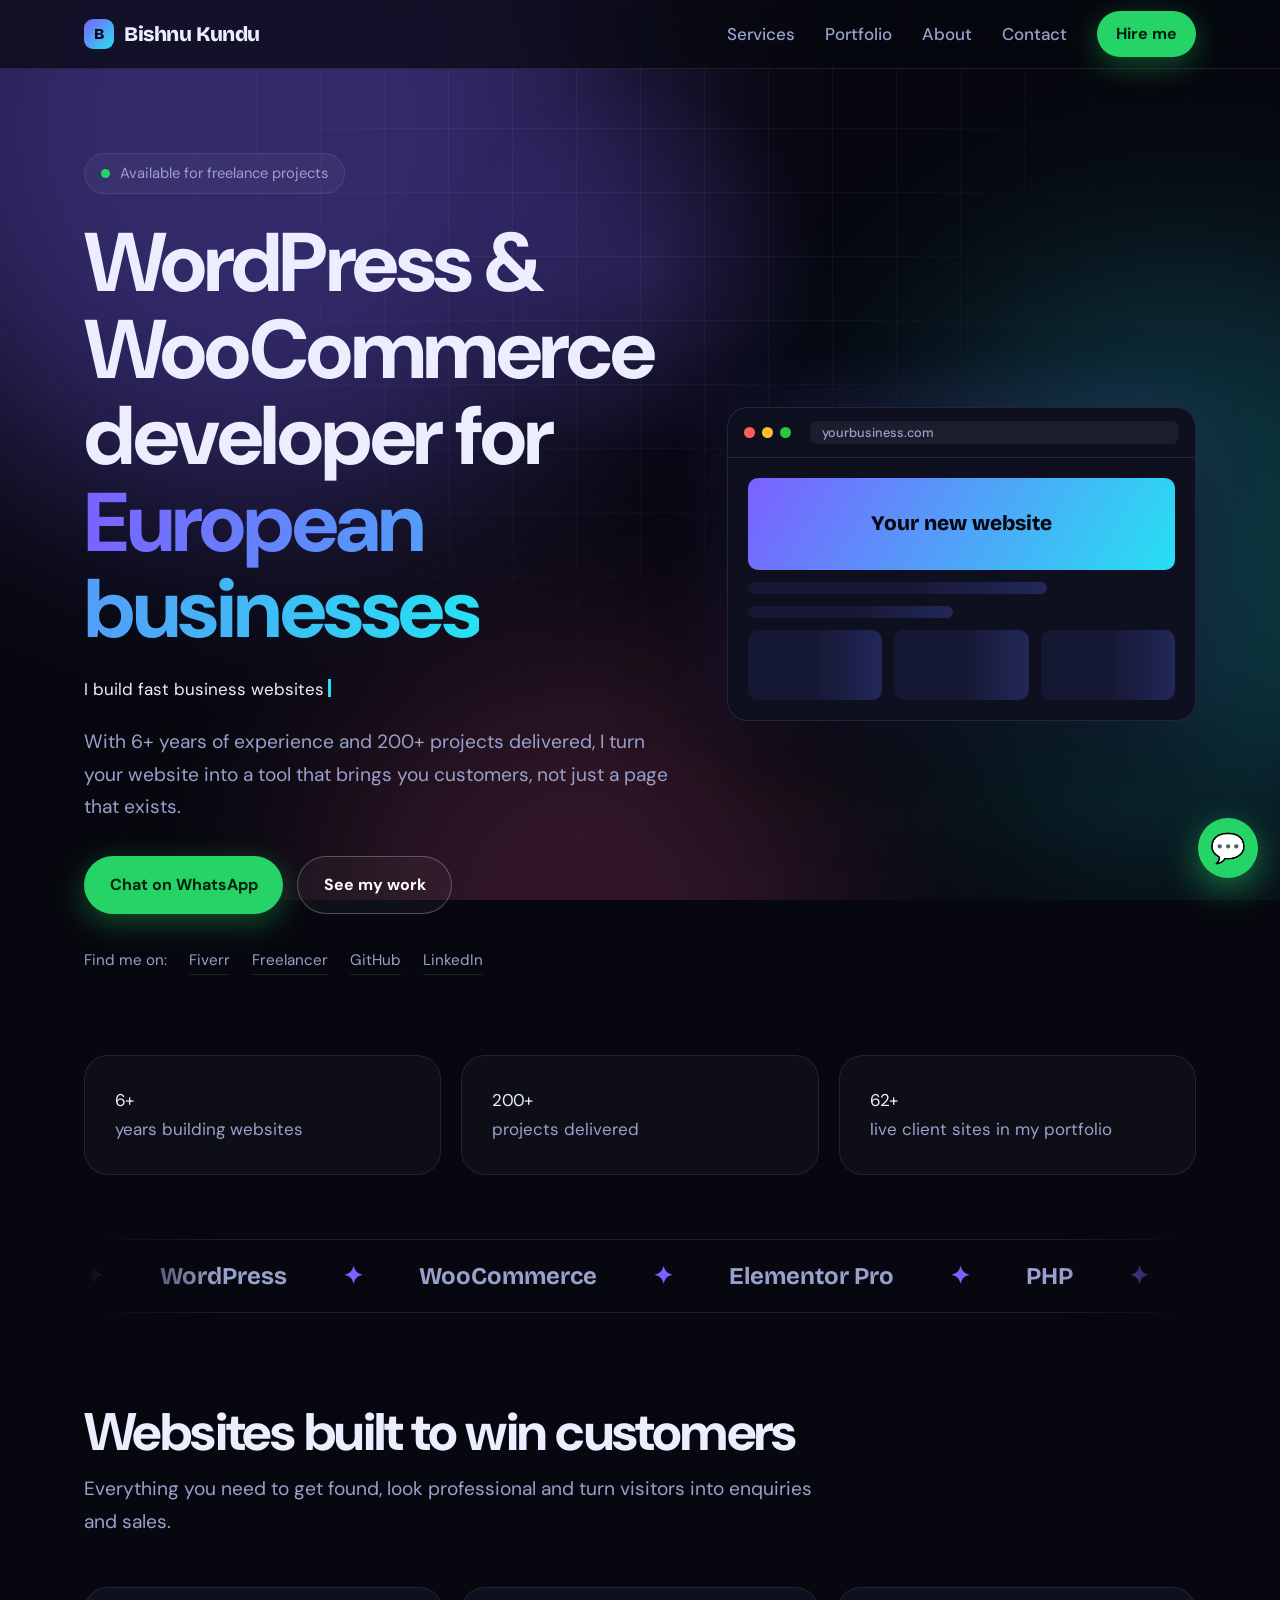
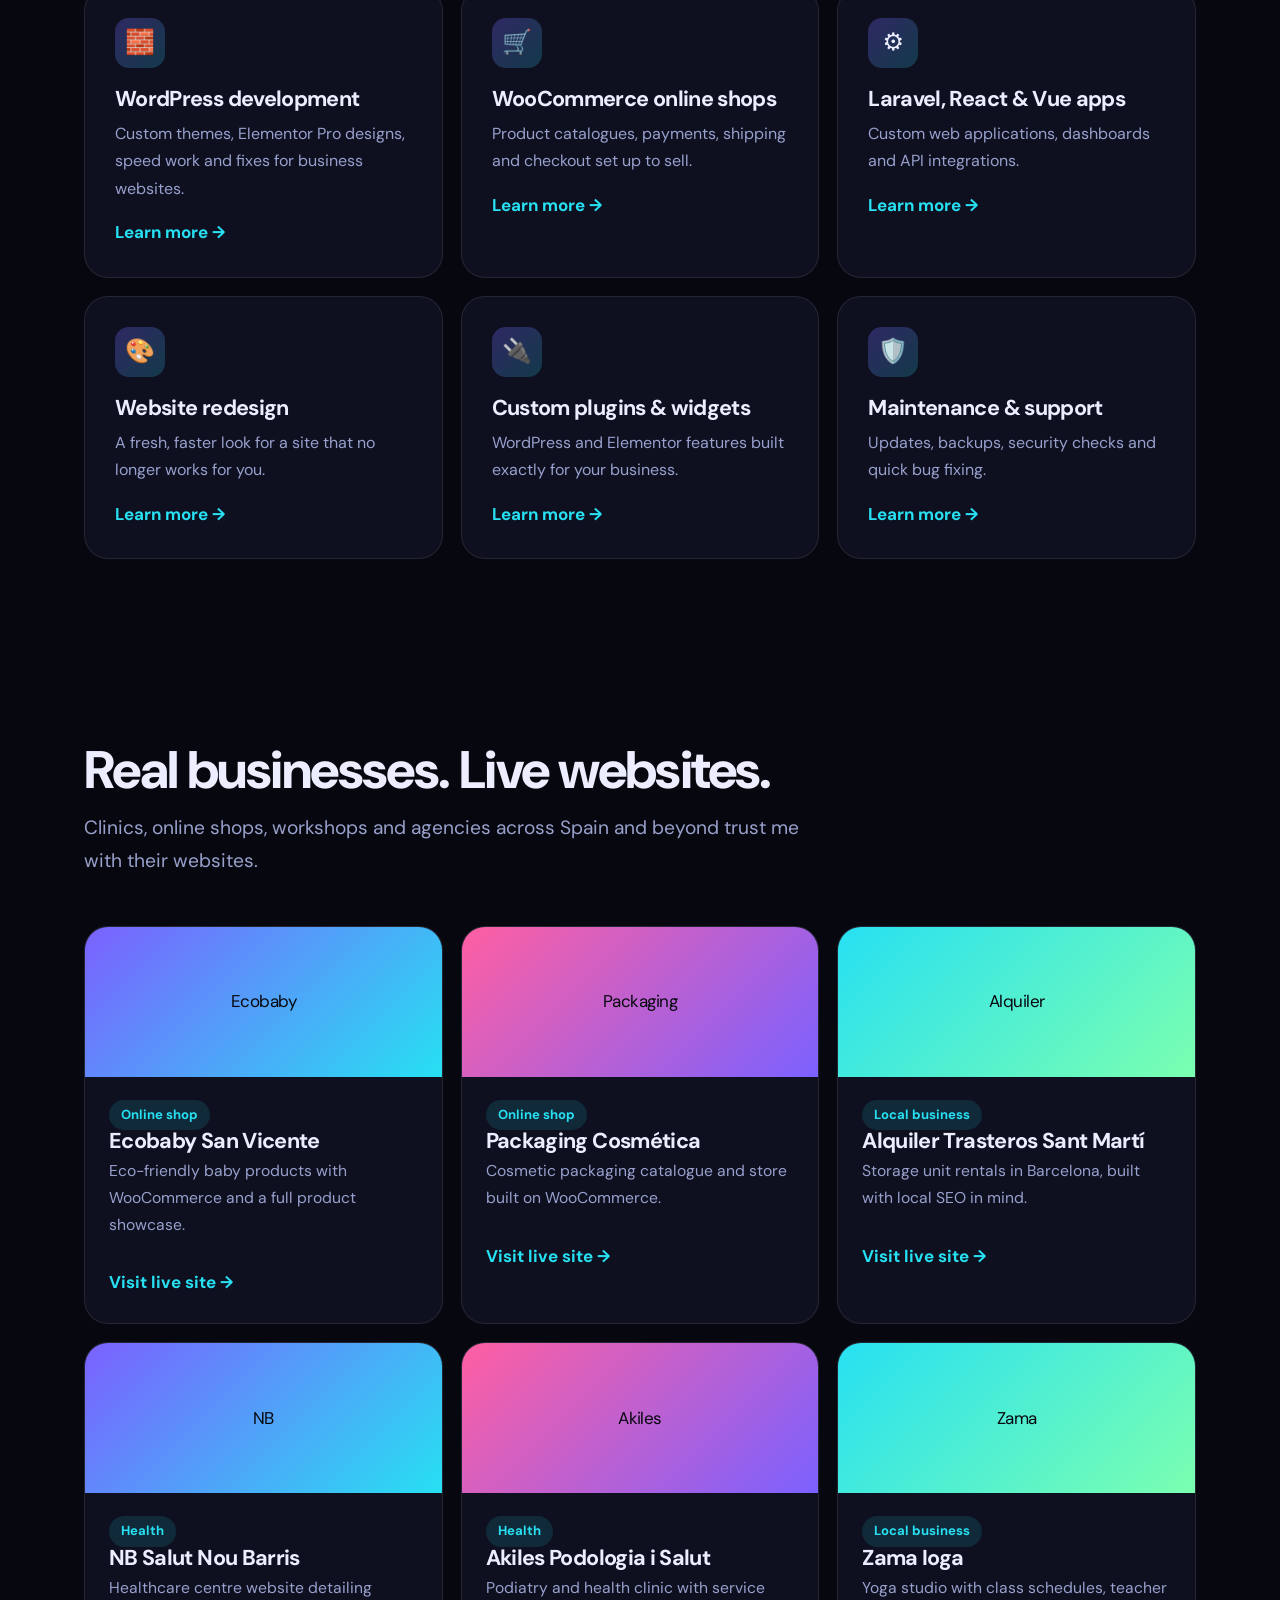
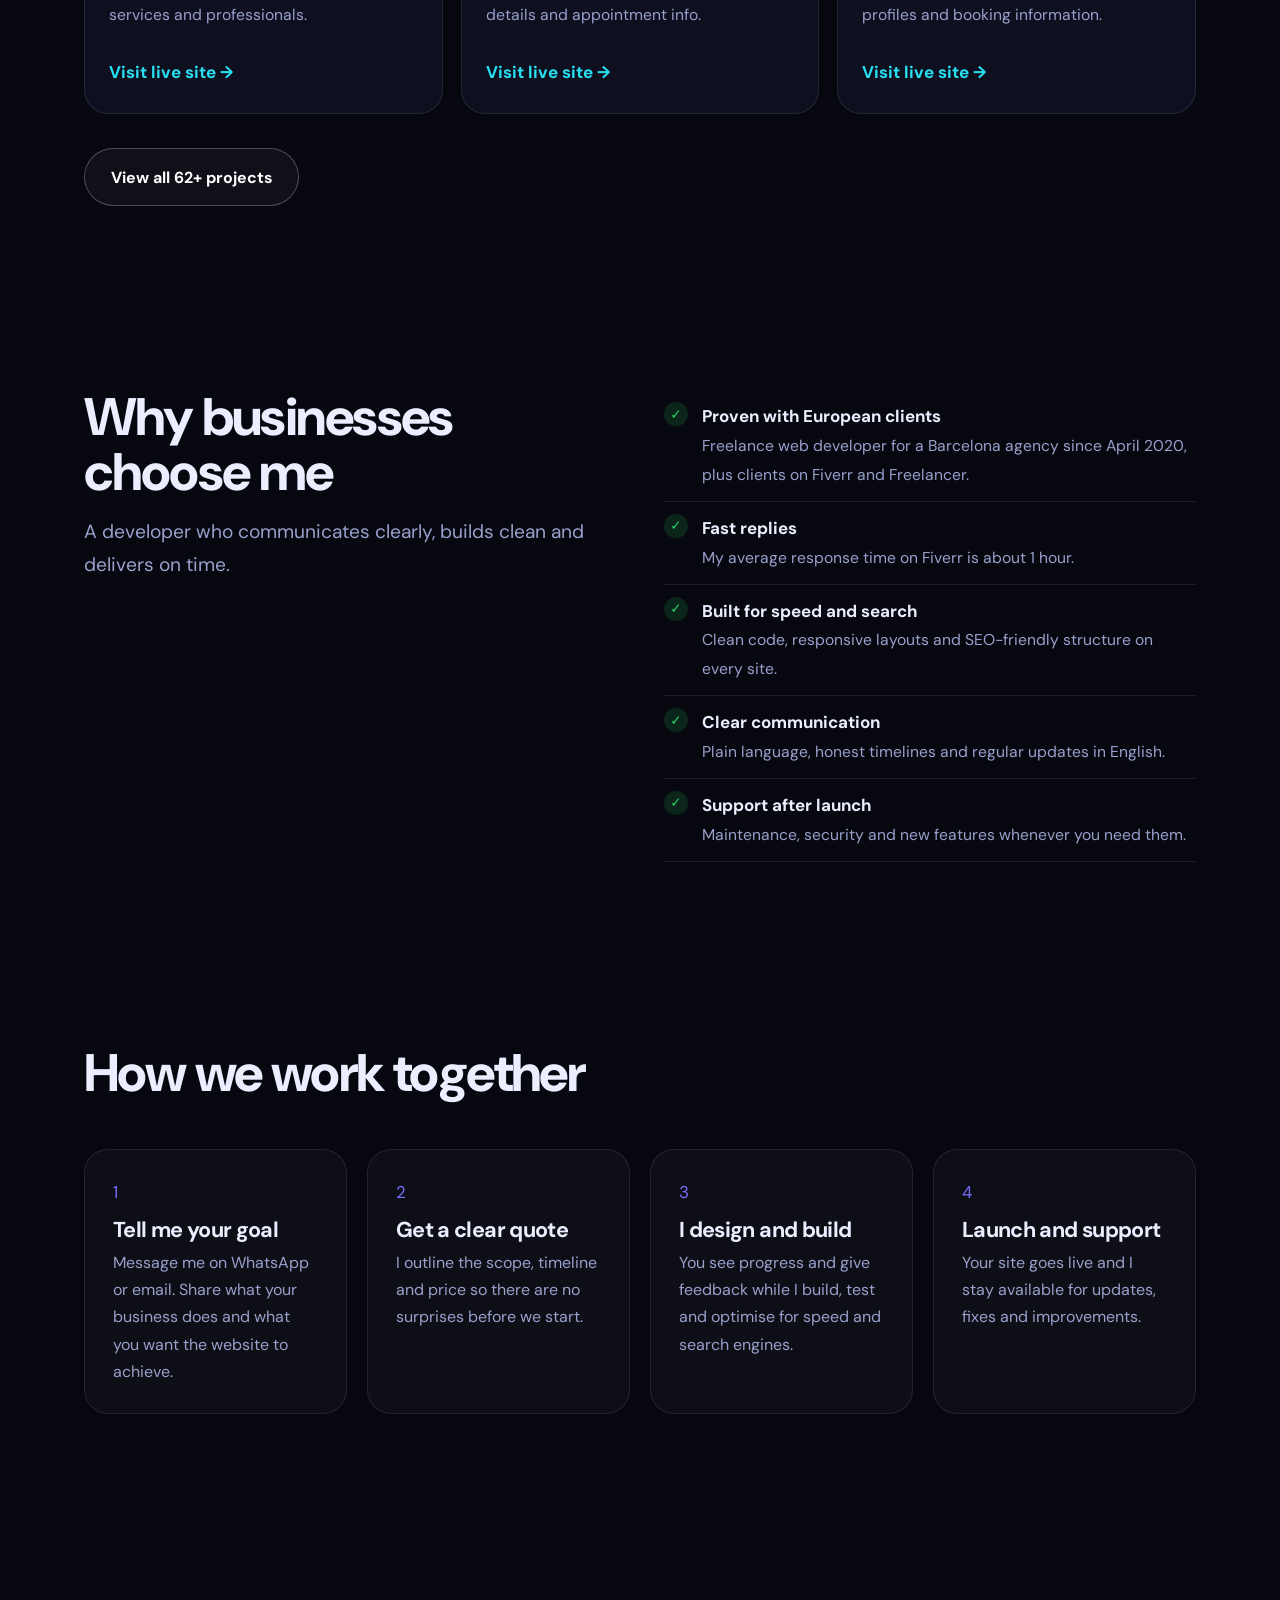
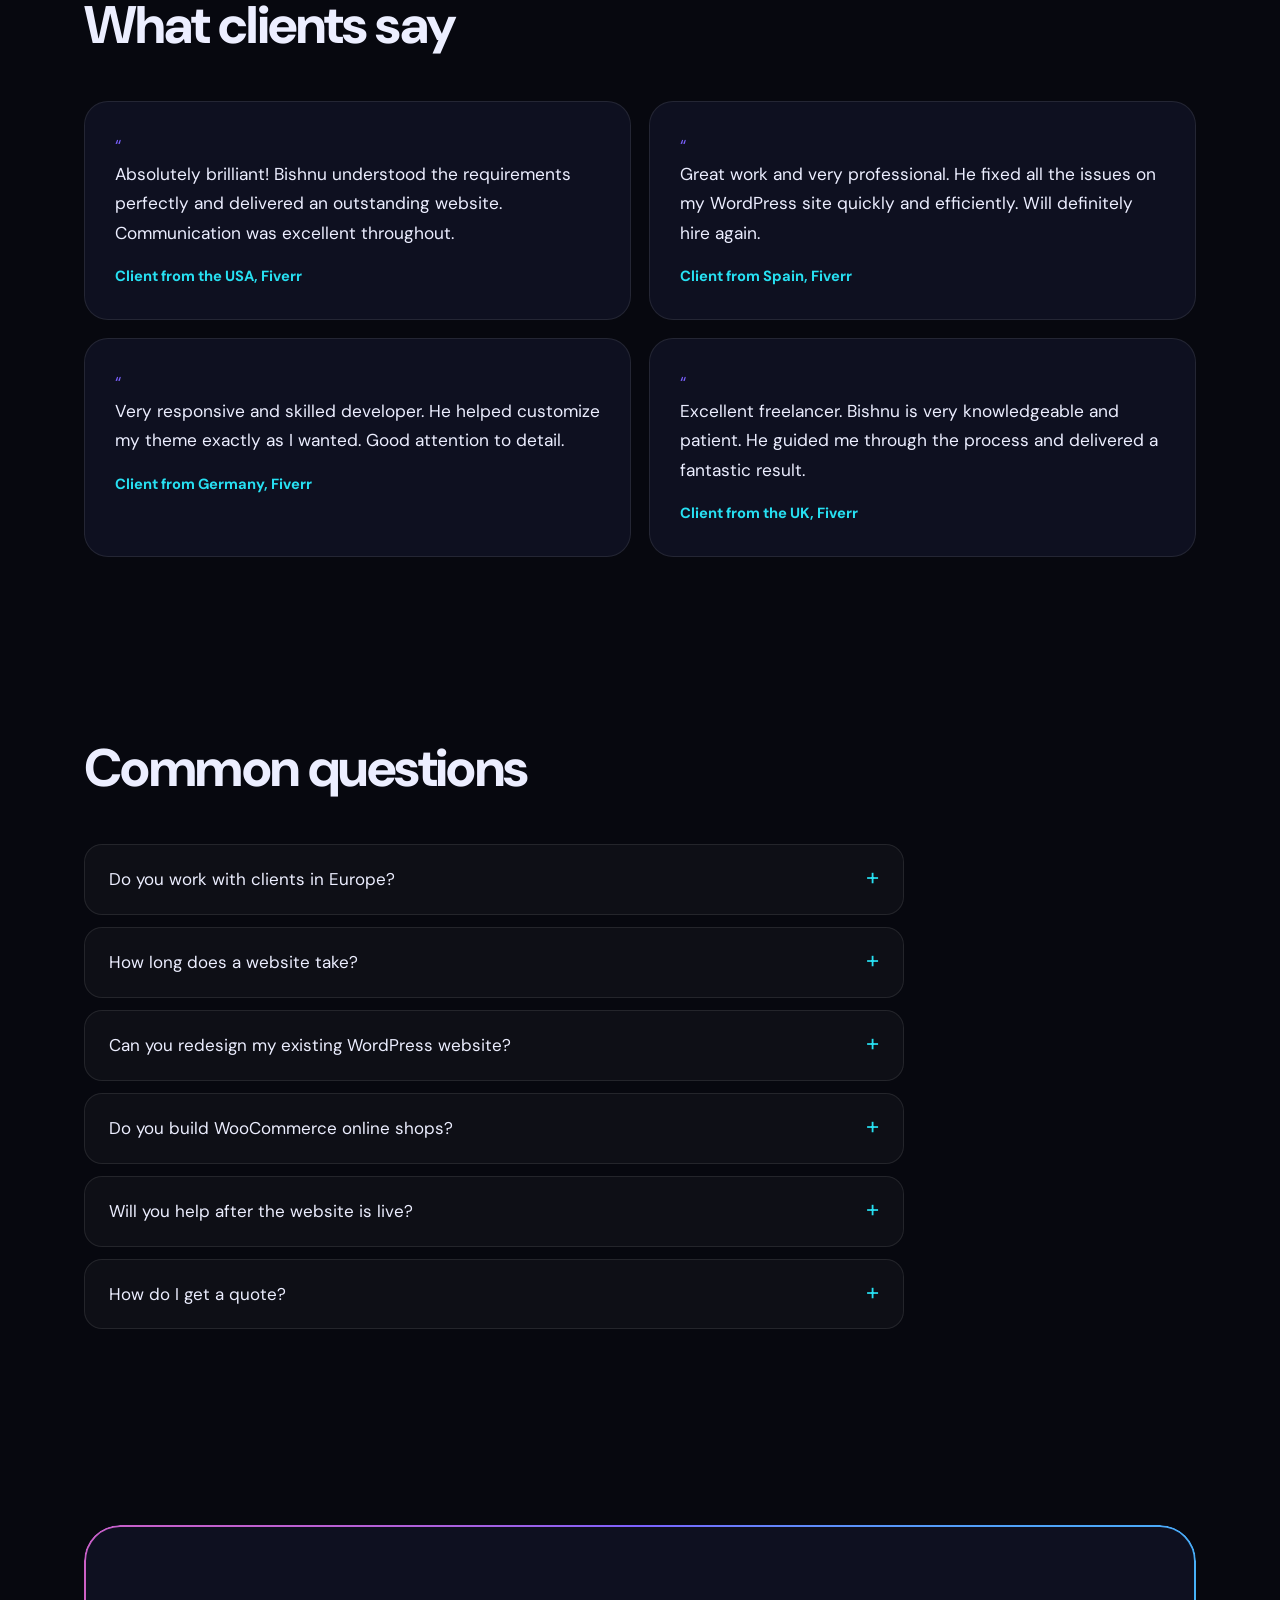
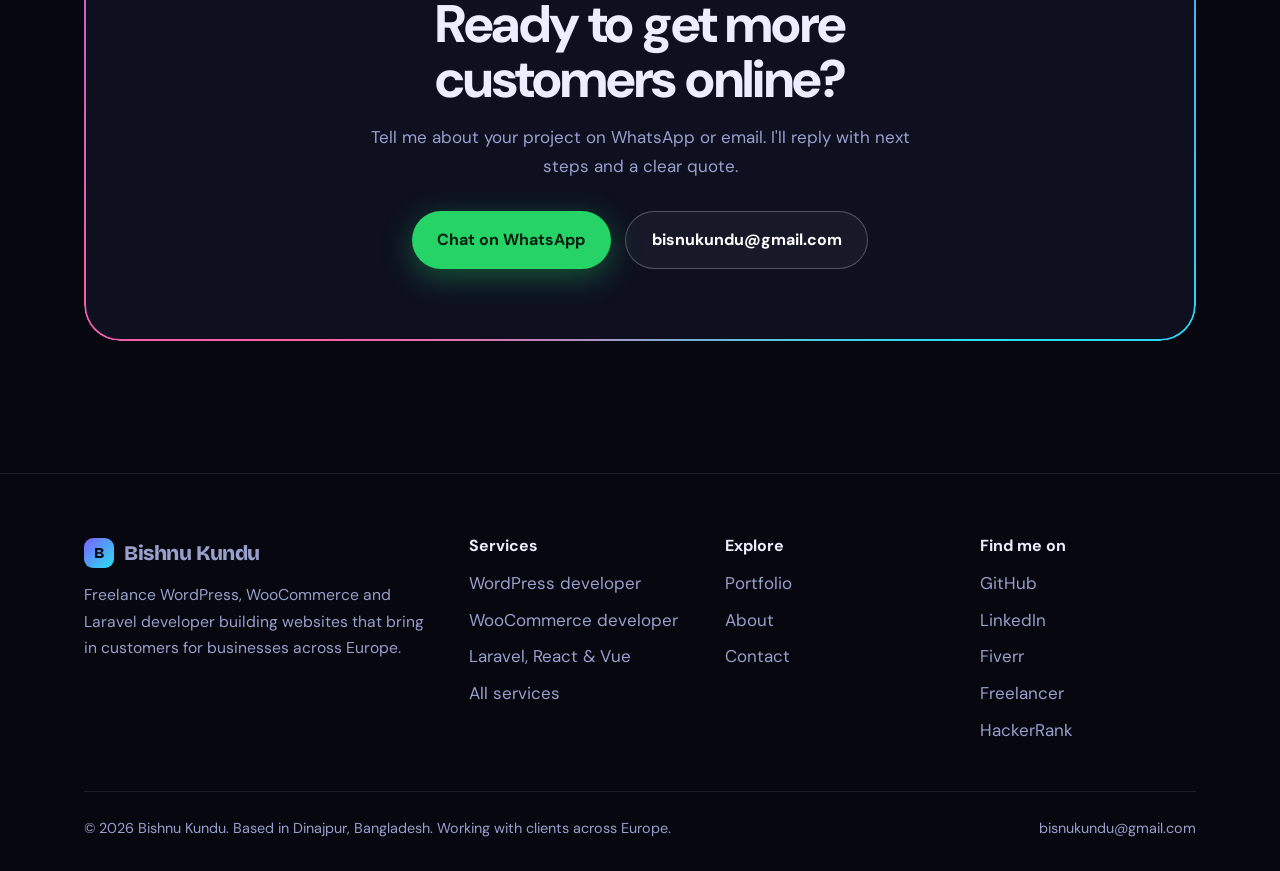
==== commit 93c43add: "Redesign: dark multi-page SEO site" ====
--- a/index.html
+++ b/index.html
@@ -1,1604 +1,107 @@
 <!DOCTYPE html>
 <html lang="en">
+<head>
+<meta charset="UTF-8">
+<meta name="viewport" content="width=device-width, initial-scale=1">
+<title>Bishnu Kundu | Freelance WordPress &amp; WooCommerce Developer</title>
+<meta name="description" content="Freelance WordPress, WooCommerce and Laravel developer for businesses across Europe. 6+ years and 200+ projects. Get a quote on WhatsApp.">
+<meta name="robots" content="index,follow,max-image-preview:large">
+<link rel="canonical" href="https://bisnukundu.netlify.app/">
+<meta name="author" content="Bishnu Kundu">
+<meta name="theme-color" content="#07080f">
+<meta property="og:site_name" content="Bishnu Kundu">
+<meta property="og:type" content="website">
+<meta property="og:title" content="Bishnu Kundu | Freelance WordPress &amp; WooCommerce Developer">
+<meta property="og:description" content="Freelance WordPress, WooCommerce and Laravel developer for businesses across Europe. 6+ years and 200+ projects. Get a quote on WhatsApp.">
+<meta property="og:url" content="https://bisnukundu.netlify.app/">
+<meta property="og:image" content="https://avatars.githubusercontent.com/u/48401689?v=4">
+<meta name="twitter:card" content="summary_large_image">
+<meta name="twitter:title" content="Bishnu Kundu | Freelance WordPress &amp; WooCommerce Developer">
+<meta name="twitter:description" content="Freelance WordPress, WooCommerce and Laravel developer for businesses across Europe. 6+ years and 200+ projects. Get a quote on WhatsApp.">
+<link rel="icon" href="/favicon.svg" type="image/svg+xml">
+<link rel="preconnect" href="https://fonts.googleapis.com">
+<link rel="preconnect" href="https://fonts.gstatic.com" crossorigin>
+<link href="https://fonts.googleapis.com/css2?family=Bricolage+Grotesque:opsz,wght@12..96,500;12..96,700;12..96,800&family=DM+Sans:wght@400;500;700&display=swap" rel="stylesheet">
+<link rel="stylesheet" href="/style.css">
+<script>document.documentElement.classList.add('js')</script>
+<script type="application/ld+json">{"@context": "https://schema.org", "@type": "Person", "@id": "https://bisnukundu.netlify.app/#person", "name": "Bishnu Kundu", "alternateName": "Bisnu K", "url": "https://bisnukundu.netlify.app/", "image": "https://avatars.githubusercontent.com/u/48401689?v=4", "jobTitle": "Freelance WordPress and WooCommerce Developer", "email": "bisnukundu@gmail.com", "address": {"@type": "PostalAddress", "addressLocality": "Dinajpur", "addressCountry": "BD"}, "knowsLanguage": ["English", "Bengali"], "knowsAbout": ["WordPress", "WooCommerce", "Elementor", "PHP", "Laravel", "React", "Vue.js", "JavaScript", "MySQL", "Web development", "Website redesign"], "sameAs": ["https://github.com/bisnukundu", "https://www.linkedin.com/in/bisnukundu/", "https://www.fiverr.com/bisnukundu", "https://www.freelancer.com/u/bisnukundu", "https://www.hackerrank.com/profile/bisnukundu"]}</script><script type="application/ld+json">{"@context": "https://schema.org", "@type": "ProfessionalService", "@id": "https://bisnukundu.netlify.app/#business", "name": "Bishnu Kundu – Web Development", "url": "https://bisnukundu.netlify.app/", "image": "https://avatars.githubusercontent.com/u/48401689?v=4", "founder": {"@id": "https://bisnukundu.netlify.app/#person"}, "areaServed": [{"@type": "Place", "name": "Europe"}, {"@type": "Country", "name": "Spain"}], "serviceType": ["WordPress development", "WooCommerce development", "Website redesign", "Laravel development", "Website maintenance"], "sameAs": ["https://github.com/bisnukundu", "https://www.linkedin.com/in/bisnukundu/", "https://www.fiverr.com/bisnukundu", "https://www.freelancer.com/u/bisnukundu", "https://www.hackerrank.com/profile/bisnukundu"]}</script><script type="application/ld+json">{"@context": "https://schema.org", "@type": "WebSite", "name": "Bishnu Kundu", "url": "https://bisnukundu.netlify.app/", "inLanguage": "en", "publisher": {"@id": "https://bisnukundu.netlify.app/#person"}}</script><script type="application/ld+json">{"@context": "https://schema.org", "@type": "FAQPage", "mainEntity": [{"@type": "Question", "name": "Do you work with clients in Europe?", "acceptedAnswer": {"@type": "Answer", "text": "Yes. Most of my clients are in Europe, especially Spain. I have been working with a Barcelona-based agency since 2020, and we communicate over WhatsApp, email or video call."}}, {"@type": "Question", "name": "How long does a website take?", "acceptedAnswer": {"@type": "Answer", "text": "A simple business website usually takes 2 to 4 weeks. Online shops and custom applications take 6 to 12 weeks or more depending on features. You get a timeline estimate after our first conversation."}}, {"@type": "Question", "name": "Can you redesign my existing WordPress website?", "acceptedAnswer": {"@type": "Answer", "text": "Yes. I redesign existing WordPress sites with a modern look, better speed and a clearer path for visitors to contact you or buy, without losing your content."}}, {"@type": "Question", "name": "Do you build WooCommerce online shops?", "acceptedAnswer": {"@type": "Answer", "text": "Yes. I build WooCommerce stores with product catalogues, payments, shipping options and the checkout experience your customers expect."}}, {"@type": "Question", "name": "Will you help after the website is live?", "acceptedAnswer": {"@type": "Answer", "text": "Yes. I offer maintenance and support, including updates, backups, security checks, bug fixes and new features."}}, {"@type": "Question", "name": "How do I get a quote?", "acceptedAnswer": {"@type": "Answer", "text": "Message me on WhatsApp or email with a short description of your project. I will reply with questions or a quote."}}]}</script>
+</head>
+<body>
+<div class="prog"></div><div class="aurora" aria-hidden="true"><i></i><i></i><i></i></div><div class="grid-bg" aria-hidden="true"></div><div class="glow" aria-hidden="true"></div>
+<header class="nav"><div class="wrap">
+<a class="logo" href="/" aria-label="Bishnu Kundu home"><i>B</i>Bishnu Kundu</a>
+<nav aria-label="Main"><ul><li><a href="/services/">Services</a></li><li><a href="/portfolio/">Portfolio</a></li><li><a href="/about/">About</a></li><li><a href="/contact/">Contact</a></li><li><a class="btn btn-wa" href="https://wa.link/w53g4s" target="_blank" rel="noopener">Hire me</a></li></ul></nav>
+<button class="burger" aria-label="Menu" aria-expanded="false">☰</button>
+</div></header>
+<main>
 
-<head>
-    <meta charset="UTF-8">
-    <meta name="viewport" content="width=device-width, initial-scale=1.0">
+<section class="hero"><div class="wrap hero-grid">
+<div>
+<span class="badge rv">Available for freelance projects</span>
+<h1 class="rv">WordPress &amp; WooCommerce developer for <span class="grad">European businesses</span></h1>
+<div class="typed rv" data-type='["fast business websites","online shops that sell","custom WordPress plugins","Laravel and React web apps"]'>I build <span>fast business websites</span></div>
+<p class="lead rv">With 6+ years of experience and 200+ projects delivered, I turn your website into a tool that brings you customers, not just a page that exists.</p>
+<div class="cta rv"><a class="btn btn-wa" href="https://wa.link/w53g4s" target="_blank" rel="noopener">Chat on WhatsApp</a><a class="btn btn-line" href="/portfolio/">See my work</a></div>
+<div class="trust rv"><span>Find me on:</span><a href="https://www.fiverr.com/bisnukundu" rel="me noopener" target="_blank">Fiverr</a><a href="https://www.freelancer.com/u/bisnukundu" rel="me noopener" target="_blank">Freelancer</a><a href="https://github.com/bisnukundu" rel="me noopener" target="_blank">GitHub</a><a href="https://www.linkedin.com/in/bisnukundu/" rel="me noopener" target="_blank">LinkedIn</a></div>
+</div>
+<div class="mock" aria-hidden="true">
+<div class="win"><div class="win-top"><i></i><i></i><i></i><b>yourbusiness.com</b></div>
+<div class="site"><div class="sk h">Your new website</div><div class="sk l"></div><div class="sk l2"></div><div class="sk3"><div class="sk"></div><div class="sk"></div><div class="sk"></div></div></div></div>
+<div class="toast t1"><b>New enquiry</b>“Hi, I need a website for my shop.”</div>
+<div class="toast t2"><b style="color:#04210f">Quote sent ✓</b>Project starts this week</div>
+</div>
+</div></section>
 
-    <meta name="description"
-        content="Bishnu Kundu – Experienced Web Developer in Spain / Europe / Bangladesh. Specializing in WordPress, PHP, JavaScript, React, Vue, and Laravel. Offering web design, redesign, responsive solutions, and more.">
+<div class="wrap">
+<div class="stats">
+<div class="stat rv"><b data-count="6" data-suffix="+">6+</b><span>years building websites</span></div>
+<div class="stat rv"><b data-count="200" data-suffix="+">200+</b><span>projects delivered</span></div>
+<div class="stat rv"><b data-count="62" data-suffix="+">62+</b><span>live client sites in my portfolio</span></div>
+</div>
+<div class="marq" aria-hidden="true"><div><span>WordPress</span><span>WooCommerce</span><span>Elementor Pro</span><span>PHP</span><span>Laravel</span><span>React</span><span>Vue.js</span><span>JavaScript</span><span>MySQL</span><span>Tailwind CSS</span><span>Bootstrap</span><span>REST APIs</span><span>Git</span><span>WordPress</span><span>WooCommerce</span><span>Elementor Pro</span><span>PHP</span><span>Laravel</span><span>React</span><span>Vue.js</span><span>JavaScript</span><span>MySQL</span><span>Tailwind CSS</span><span>Bootstrap</span><span>REST APIs</span><span>Git</span></div></div>
+</div>
 
+<section><div class="wrap">
+<div class="sh rv"><h2>Websites built to win customers</h2><p class="lead">Everything you need to get found, look professional and turn visitors into enquiries and sales.</p></div>
+<div class="bento"><a class="card rv" href="/services/wordpress-developer/"><div class="ic">🧱</div><h3>WordPress development</h3><p>Custom themes, Elementor Pro designs, speed work and fixes for business websites.</p><span class="more-link">Learn more →</span></a><a class="card rv" href="/services/woocommerce-developer/"><div class="ic">🛒</div><h3>WooCommerce online shops</h3><p>Product catalogues, payments, shipping and checkout set up to sell.</p><span class="more-link">Learn more →</span></a><a class="card rv" href="/services/web-app-development/"><div class="ic">⚙️</div><h3>Laravel, React & Vue apps</h3><p>Custom web applications, dashboards and API integrations.</p><span class="more-link">Learn more →</span></a><a class="card rv" href="/services/wordpress-developer/#redesign"><div class="ic">🎨</div><h3>Website redesign</h3><p>A fresh, faster look for a site that no longer works for you.</p><span class="more-link">Learn more →</span></a><a class="card rv" href="/services/wordpress-developer/#plugins"><div class="ic">🔌</div><h3>Custom plugins & widgets</h3><p>WordPress and Elementor features built exactly for your business.</p><span class="more-link">Learn more →</span></a><a class="card rv" href="/services/#care"><div class="ic">🛡️</div><h3>Maintenance & support</h3><p>Updates, backups, security checks and quick bug fixing.</p><span class="more-link">Learn more →</span></a></div>
+</div></section>
 
-    <meta name="keywords"
-        content="Website Designer, Web Developer, WordPress Developer, PHP, JavaScript, React, Vue, Laravel, Bishnu Kundu, Portfolio, bisnukundu, bisnu kundu, bisnu webdeveloper, bisnu freelancer, LinkedIn, HackerRank, Web Design Services, Website Redesign, Responsive Design, Problem Solving, Feature Enhancement">
+<section><div class="wrap">
+<div class="sh rv"><h2>Real businesses. Live websites.</h2><p class="lead">Clinics, online shops, workshops and agencies across Spain and beyond trust me with their websites.</p></div>
+<div class="works"><a class="tile rv" href="https://www.ecobabysanvicente.com/" target="_blank" rel="noopener" data-cat="shops"><div class="thumb" aria-hidden="true">Ecobaby</div><div class="tb"><span class="tag">Online shop</span><h3>Ecobaby San Vicente</h3><p>Eco-friendly baby products with WooCommerce and a full product showcase.</p><span class="more-link">Visit live site →</span></div></a><a class="tile rv" href="https://packagingcosmetica.com" target="_blank" rel="noopener" data-cat="shops"><div class="thumb" aria-hidden="true">Packaging</div><div class="tb"><span class="tag">Online shop</span><h3>Packaging Cosmética</h3><p>Cosmetic packaging catalogue and store built on WooCommerce.</p><span class="more-link">Visit live site →</span></div></a><a class="tile rv" href="https://alquilerdetrasterosantmarti.com/" target="_blank" rel="noopener" data-cat="local"><div class="thumb" aria-hidden="true">Alquiler</div><div class="tb"><span class="tag">Local business</span><h3>Alquiler Trasteros Sant Martí</h3><p>Storage unit rentals in Barcelona, built with local SEO in mind.</p><span class="more-link">Visit live site →</span></div></a><a class="tile rv" href="https://nbsalutnoubarris.com/" target="_blank" rel="noopener" data-cat="health"><div class="thumb" aria-hidden="true">NB</div><div class="tb"><span class="tag">Health</span><h3>NB Salut Nou Barris</h3><p>Healthcare centre website detailing services and professionals.</p><span class="more-link">Visit live site →</span></div></a><a class="tile rv" href="https://akilespodologiaisalut.com/" target="_blank" rel="noopener" data-cat="health"><div class="thumb" aria-hidden="true">Akiles</div><div class="tb"><span class="tag">Health</span><h3>Akiles Podologia i Salut</h3><p>Podiatry and health clinic with service details and appointment info.</p><span class="more-link">Visit live site →</span></div></a><a class="tile rv" href="https://zamaioga.com/" target="_blank" rel="noopener" data-cat="local"><div class="thumb" aria-hidden="true">Zama</div><div class="tb"><span class="tag">Local business</span><h3>Zama Ioga</h3><p>Yoga studio with class schedules, teacher profiles and booking information.</p><span class="more-link">Visit live site →</span></div></a></div>
+<p style="margin-top:34px" class="rv"><a class="btn btn-line" href="/portfolio/">View all 62+ projects</a></p>
+</div></section>
 
-    <title>Bishnu Kundu - Web Developer for European Businesses | WordPress, Laravel, React, JavaScript, PHP</title>
+<section><div class="wrap split">
+<div class="rv"><h2>Why businesses choose me</h2><p class="lead" style="margin-top:16px">A developer who communicates clearly, builds clean and delivers on time.</p></div>
+<ul class="ticks">
+<li class="rv"><b>Proven with European clients</b><span>Freelance web developer for a Barcelona agency since April 2020, plus clients on Fiverr and Freelancer.</span></li>
+<li class="rv"><b>Fast replies</b><span>My average response time on Fiverr is about 1 hour.</span></li>
+<li class="rv"><b>Built for speed and search</b><span>Clean code, responsive layouts and SEO-friendly structure on every site.</span></li>
+<li class="rv"><b>Clear communication</b><span>Plain language, honest timelines and regular updates in English.</span></li>
+<li class="rv"><b>Support after launch</b><span>Maintenance, security and new features whenever you need them.</span></li>
+</ul>
+</div></section>
 
-    <!-- social sharing previews Start  -->
-    <meta property="og:title" content="Bishnu Kundu - Web Developer & Services">
-    <meta property="og:description"
-        content="Professional Web Developer specializing in WordPress, PHP, JavaScript, React, Vue, and Laravel. Offering web design, redesign, responsive solutions, and more.">
-    <meta property="og:image" content="https://avatars.githubusercontent.com/u/48401689?v=4">
-    <meta property="og:type" content="website">
+<section><div class="wrap"><div class="sh rv"><h2>How we work together</h2></div><div class="steps"><div class="step rv"><h3>Tell me your goal</h3><p>Message me on WhatsApp or email. Share what your business does and what you want the website to achieve.</p></div><div class="step rv"><h3>Get a clear quote</h3><p>I outline the scope, timeline and price so there are no surprises before we start.</p></div><div class="step rv"><h3>I design and build</h3><p>You see progress and give feedback while I build, test and optimise for speed and search engines.</p></div><div class="step rv"><h3>Launch and support</h3><p>Your site goes live and I stay available for updates, fixes and improvements.</p></div></div></div></section>
 
-    <!-- Twitter Card Meta Tags -->
-    <meta name="twitter:card" content="summary_large_image">
-    <meta name="twitter:title" content="Bishnu Kundu - Web Developer & Services">
-    <meta name="twitter:description"
-        content="Professional Web Developer specializing in WordPress, PHP, JavaScript, React, Vue, and Laravel. Offering web design, redesign, responsive solutions, and more.">
-    <meta name="twitter:image" content="https://avatars.githubusercontent.com/u/48401689?v=4">
-    <!-- social sharing previews End -->
+<section><div class="wrap"><div class="sh rv"><h2>What clients say</h2></div><div class="qgrid"><blockquote class="rv"><p>Absolutely brilliant! Bishnu understood the requirements perfectly and delivered an outstanding website. Communication was excellent throughout.</p><cite>Client from the USA, Fiverr</cite></blockquote><blockquote class="rv"><p>Great work and very professional. He fixed all the issues on my WordPress site quickly and efficiently. Will definitely hire again.</p><cite>Client from Spain, Fiverr</cite></blockquote><blockquote class="rv"><p>Very responsive and skilled developer. He helped customize my theme exactly as I wanted. Good attention to detail.</p><cite>Client from Germany, Fiverr</cite></blockquote><blockquote class="rv"><p>Excellent freelancer. Bishnu is very knowledgeable and patient. He guided me through the process and delivered a fantastic result.</p><cite>Client from the UK, Fiverr</cite></blockquote></div></div></section>
 
-    <!-- Favicon add start  -->
-    <link rel="apple-touch-icon" sizes="180x180"
-        href="https://raw.githubusercontent.com/bisnukundu/protfolio-website/refs/heads/master/favicon_io/apple-touch-icon.png">
-    <link rel="icon" type="image/png" sizes="32x32"
-        href="https://raw.githubusercontent.com/bisnukundu/protfolio-website/refs/heads/master/favicon_io/favicon-32x32.png">
-    <link rel="icon" type="image/png" sizes="16x16"
-        href="https://raw.githubusercontent.com/bisnukundu/protfolio-website/refs/heads/master/favicon_io/favicon-16x16.png">
-    <link rel="manifest" href="./favicon_io/site.webmanifest">
-    <!-- Favicon add end  -->
+<section><div class="wrap"><div class="sh rv"><h2>Common questions</h2></div><div class="faq"><details class="rv"><summary>Do you work with clients in Europe?</summary><p>Yes. Most of my clients are in Europe, especially Spain. I have been working with a Barcelona-based agency since 2020, and we communicate over WhatsApp, email or video call.</p></details><details class="rv"><summary>How long does a website take?</summary><p>A simple business website usually takes 2 to 4 weeks. Online shops and custom applications take 6 to 12 weeks or more depending on features. You get a timeline estimate after our first conversation.</p></details><details class="rv"><summary>Can you redesign my existing WordPress website?</summary><p>Yes. I redesign existing WordPress sites with a modern look, better speed and a clearer path for visitors to contact you or buy, without losing your content.</p></details><details class="rv"><summary>Do you build WooCommerce online shops?</summary><p>Yes. I build WooCommerce stores with product catalogues, payments, shipping options and the checkout experience your customers expect.</p></details><details class="rv"><summary>Will you help after the website is live?</summary><p>Yes. I offer maintenance and support, including updates, backups, security checks, bug fixes and new features.</p></details><details class="rv"><summary>How do I get a quote?</summary><p>Message me on WhatsApp or email with a short description of your project. I will reply with questions or a quote.</p></details></div></div></section>
+<section><div class="wrap"><div class="ctabox rv"><h2>Ready to get more customers online?</h2><p>Tell me about your project on WhatsApp or email. I'll reply with next steps and a clear quote.</p>
+<div class="cta"><a class="btn btn-wa" href="https://wa.link/w53g4s" target="_blank" rel="noopener">Chat on WhatsApp</a><a class="btn btn-line" href="mailto:bisnukundu@gmail.com">bisnukundu@gmail.com</a></div></div></div></section>
 
-    <link
-        href="https://fonts.googleapis.com/css2?family=Poppins:wght@400;500;600;700&family=Hind+Siliguri:wght@400;500;600;700&display=swap"
-        rel="stylesheet">
-    <link rel="stylesheet" href="https://cdnjs.cloudflare.com/ajax/libs/font-awesome/6.5.1/css/all.min.css">
-    <link rel="stylesheet" href="./index.css">
-</head>
-
-<body>
-    <header>
-        <div class="header-container">
-            <div id="branding">
-                <h1><a href="#hero">Bishnu Kundu</a></h1>
-            </div>
-            <div class="nav-controls-wrapper">
-                <nav id="nav-menu">
-                    <ul>
-                        <li><a href="#about" class="nav-link" data-translate="navAbout">About Me</a></li>
-                        <li><a href="#skills" class="nav-link" data-translate="navSkills">Skills</a></li>
-                        <li><a href="#services" class="nav-link" data-translate="navServices">Services</a></li>
-                        <li><a href="#projects" class="nav-link" data-translate="navProjects">Projects</a></li>
-                        <li><a href="#reviews" class="nav-link" data-translate="navReviews">Reviews</a></li>
-                        <li><a href="#certificates" class="nav-link" data-translate="navCertificates">Certificates</a>
-                        </li>
-                        <li><a href="#tutorials" class="nav-link" data-translate="navTutorials">Tutorials</a></li>
-                        <li><a href="#faq" class="nav-link" data-translate="navFaq">FAQ</a></li>
-                        <li><a href="#contact" class="nav-link" data-translate="navContact">Contact</a></li>
-                    </ul>
-                    <div class="custom-language-switcher" id="customLangSwitcher">
-                        <div class="selected-lang-display" tabindex="0" aria-haspopup="listbox"
-                            aria-labelledby="customLangLabelCurrent" aria-expanded="false">
-                            <span id="customLangLabelCurrent" class="sr-only">Selected language:</span>
-                            <img src="https://flagcdn.com/w20/gb.png" alt="English" class="flag-icon"
-                                id="selectedLangFlag">
-                            <span class="selected-lang-text" id="selectedLangText">EN</span>
-                            <i class="fas fa-chevron-down lang-arrow"></i>
-                        </div>
-                        <ul class="lang-options-list" role="listbox" aria-labelledby="customLangLabelCurrent"
-                            style="display: none;">
-                            <li data-value="en" data-flag-src="https://flagcdn.com/w20/gb.png" data-text="EN"
-                                role="option" tabindex="-1">
-                                <img src="https://flagcdn.com/w20/gb.png" alt="English Flag" class="flag-icon"> EN
-                            </li>
-                            <li data-value="es" data-flag-src="https://flagcdn.com/w20/es.png" data-text="ES"
-                                role="option" tabindex="-1">
-                                <img src="https://flagcdn.com/w20/es.png" alt="Spanish Flag" class="flag-icon"> ES
-                            </li>
-                            <li data-value="de" data-flag-src="https://flagcdn.com/w20/de.png" data-text="DE"
-                                role="option" tabindex="-1">
-                                <img src="https://flagcdn.com/w20/de.png" alt="German Flag" class="flag-icon"> DE
-                            </li>
-                            <li data-value="it" data-flag-src="https://flagcdn.com/w20/it.png" data-text="IT"
-                                role="option" tabindex="-1">
-                                <img src="https://flagcdn.com/w20/it.png" alt="Italian Flag" class="flag-icon"> IT
-                            </li>
-                            <li data-value="fr" data-flag-src="https://flagcdn.com/w20/fr.png" data-text="FR"
-                                role="option" tabindex="-1">
-                                <img src="https://flagcdn.com/w20/fr.png" alt="French Flag" class="flag-icon"> FR
-                            </li>
-                        </ul>
-                    </div>
-                </nav>
-                <div class="menu-toggle" id="mobile-menu">
-                    <i class="fas fa-bars"></i>
-                </div>
-            </div>
-        </div>
-    </header>
-
-    <section id="hero">
-        <!-- Animated particles canvas -->
-        <canvas id="hero-particles"></canvas>
-        <!-- Gradient orbs background -->
-        <div class="hero-orb hero-orb-1"></div>
-        <div class="hero-orb hero-orb-2"></div>
-        <div class="hero-orb hero-orb-3"></div>
-
-        <div class="container hero-flex-container">
-            <div class="hero-content">
-                <div class="hero-badge">
-                    <span class="hero-badge-dot"></span>
-                    <span data-translate="heroAvailable">Available for freelance</span>
-                </div>
-                <p class="greeting" data-translate="heroGreeting">Hello, I'm</p>
-                <h1>Bishnu <span class="hero-name-accent">Kundu</span></h1>
-                <p class="subtitle">
-                    <span data-translate="heroSubtitlePrefix">A Passionate</span>
-                    <span class="hero-typewriter" id="heroTypewriter"></span><span class="hero-cursor">|</span>
-                </p>
-                <p class="tech-stack-preview" data-translate="heroTechStack">
-                    I craft modern and responsive web solutions using <span class="highlight-skill">WordPress, PHP,
-                        JavaScript, React, Vue.js, and Laravel</span>.
-                </p>
-                <div class="hero-buttons">
-                    <a href="#projects" class="hero-cta hero-cta-primary">
-                        <i class="fas fa-briefcase"></i> <span data-translate="btnViewWork">View My Work</span>
-                    </a>
-                    <a href="https://wa.link/w53g4s" target="_blank" class="hero-cta hero-cta-secondary">
-                        <i class="fab fa-whatsapp"></i> <span data-translate="btnHireMe">Hire Me</span>
-                    </a>
-                </div>
-                <div class="hero-social-links">
-                    <a href="https://github.com/bisnukundu" target="_blank" aria-label="GitHub"><i class="fab fa-github"></i></a>
-                    <a href="https://www.linkedin.com/in/bisnukundu/" target="_blank" aria-label="LinkedIn"><i class="fab fa-linkedin-in"></i></a>
-                    <a href="https://www.fiverr.com/bisnukundu" target="_blank" aria-label="Fiverr"><i class="fas fa-briefcase"></i></a>
-                </div>
-            </div>
-
-            <div class="hero-photo-wrapper">
-                <div class="hero-photo-container">
-                    <!-- Profile Photo -->
-                    <img src="https://avatars.githubusercontent.com/u/48401689?v=4" alt="Bishnu Kundu"
-                        class="profile-photo">
-                    <!-- Animated Rings -->
-                    <div class="ring"></div>
-                    <div class="ring"></div>
-                    <div class="ring"></div>
-                    <!-- Orbiting tech icons -->
-                    <div class="hero-orbit">
-                        <div class="hero-orbit-icon" style="--orbit-delay: 0s;"><i class="fab fa-wordpress"></i></div>
-                        <div class="hero-orbit-icon" style="--orbit-delay: -2.5s;"><i class="fab fa-php"></i></div>
-                        <div class="hero-orbit-icon" style="--orbit-delay: -5s;"><i class="fab fa-js-square"></i></div>
-                        <div class="hero-orbit-icon" style="--orbit-delay: -7.5s;"><i class="fab fa-react"></i></div>
-                        <div class="hero-orbit-icon" style="--orbit-delay: -10s;"><i class="fab fa-vuejs"></i></div>
-                        <div class="hero-orbit-icon" style="--orbit-delay: -12.5s;"><i class="fab fa-laravel"></i></div>
-                    </div>
-                </div>
-                <!-- Stats below photo -->
-                <div class="hero-stats">
-                    <div class="hero-stat">
-                        <span class="hero-stat-number" data-target="5">6</span><span class="hero-stat-plus">+</span>
-                        <span class="hero-stat-label" data-translate="statYears">Years Exp.</span>
-                    </div>
-                    <div class="hero-stat-divider"></div>
-                    <div class="hero-stat">
-                        <span class="hero-stat-number" data-target="50">200</span><span class="hero-stat-plus">+</span>
-                        <span class="hero-stat-label" data-translate="statProjects">Projects</span>
-                    </div>
-                    <div class="hero-stat-divider"></div>
-                    <div class="hero-stat">
-                        <span class="hero-stat-number" data-target="30">3</span><span class="hero-stat-plus">+</span>
-                        <span class="hero-stat-label" data-translate="statClients">Clients</span>
-                    </div>
-                </div>
-            </div>
-        </div>
-
-        <!-- Scroll indicator -->
-        <a href="#about" class="hero-scroll-indicator" aria-label="Scroll down">
-            <span class="hero-scroll-text">Scroll</span>
-            <div class="hero-scroll-line">
-                <div class="hero-scroll-dot"></div>
-            </div>
-        </a>
-    </section>
-
-    <section id="about">
-        <div class="container">
-            <h2 class="section-title" data-translate="aboutTitle">About Me</h2>
-            <div class="about-content">
-                <div class="about-image-container">
-                    <img src="./bisnu-profesonal.webp" alt="Bishnu Kundu professional web developer">
-                </div>
-                <div class="about-text">
-                    <p data-translate="aboutP1">
-                        I'm Bishnu Kundu, a self-motivated and results-driven Web Developer with a strong foundation in
-                        both front-end and back-end technologies. My passion lies in creating intuitive, efficient, and
-                        visually appealing web applications that solve real-world problems and provide excellent user
-                        experiences.
-                    </p>
-                    <p data-translate="aboutP2">
-                        With expertise in <strong class='highlight-skill'>WordPress, PHP, JavaScript, React, Vue, and
-                            Laravel</strong>, I enjoy tackling complex challenges and continuously expanding my
-                        skillset. I am committed to writing clean, maintainable code and delivering high-quality
-                        projects on time. Client satisfaction is my top priority, and I strive to build long-lasting
-                        professional relationships.
-                    </p>
-                    <p data-translate="aboutP3">
-                        When I'm not coding, I enjoy exploring new technologies and contributing to open-source
-                        projects. Feel free to reach out to discuss how I can help bring your digital vision to life!
-                    </p>
-                </div>
-            </div>
-        </div>
-    </section>
-
-    <section id="skills">
-        <div class="container">
-            <h2 class="section-title" data-translate="skillsTitle">My Technical Skills</h2>
-            <div class="skills-grid">
-                <div class="skill-item"><i class="fab fa-wordpress"></i>
-                    <p>WordPress</p>
-                </div>
-                <div class="skill-item"><i class="fab fa-php"></i>
-                    <p>PHP</p>
-                </div>
-                <div class="skill-item"><i class="fab fa-js-square"></i>
-                    <p>JavaScript</p>
-                </div>
-                <div class="skill-item"><i class="fab fa-react"></i>
-                    <p>React</p>
-                </div>
-                <div class="skill-item"><i class="fab fa-vuejs"></i>
-                    <p>Vue.js</p>
-                </div>
-                <div class="skill-item"><i class="fab fa-laravel"></i>
-                    <p>Laravel</p>
-                </div>
-                <div class="skill-item"><i class="fab fa-html5"></i>
-                    <p>HTML5</p>
-                </div>
-                <div class="skill-item"><i class="fab fa-css3-alt"></i>
-                    <p>CSS3</p>
-                </div>
-                <div class="skill-item"><i class="fab fa-bootstrap"></i>
-                    <p>Bootstrap</p>
-                </div>
-                <div class="skill-item"><i class="fas fa-feather-alt"></i>
-                    <p>Tailwind CSS</p>
-                </div>
-                <div class="skill-item"><i class="fas fa-mobile-alt"></i>
-                    <p data-translate="skillResponsive">Responsive Design</p>
-                </div>
-                <div class="skill-item"><i class="fas fa-cogs"></i>
-                    <p data-translate="skillApi">API Integration</p>
-                </div>
-                <div class="skill-item"><i class="fab fa-git-alt"></i>
-                    <p>Git & GitHub</p>
-                </div>
-                <div class="skill-item"><i class="fas fa-database"></i>
-                    <p>MySQL</p>
-                </div>
-            </div>
-        </div>
-    </section>
-
-    <section id="services">
-        <div class="container">
-            <h2 class="section-title" data-translate="servicesTitle">My Services</h2>
-            <div class="services-grid">
-                <div class="service-card">
-                    <i class="fas fa-palette service-icon"></i>
-                    <h3 data-translate="serviceDesignTitle">Web Design & Development</h3>
-                    <p data-translate="serviceDesignDesc">Crafting beautiful, modern, and user-friendly websites from
-                        scratch that align with your brand and goals.</p>
-                </div>
-                <div class="service-card">
-                    <i class="fas fa-sync-alt service-icon"></i>
-                    <h3 data-translate="serviceRedesignTitle">Website Redesign</h3>
-                    <p data-translate="serviceRedesignDesc">Revitalizing your existing website with a fresh look,
-                        improved functionality, and enhanced user experience.</p>
-                </div>
-                <div class="service-card">
-                    <i class="fas fa-mobile-alt service-icon"></i>
-                    <h3 data-translate="serviceResponsiveTitle">Responsive Design</h3>
-                    <p data-translate="serviceResponsiveDesc">Ensuring your website looks and works perfectly on all
-                        devices – desktops, tablets, and smartphones.</p>
-                </div>
-                <div class="service-card">
-                    <i class="fas fa-shield-alt service-icon"></i>
-                    <h3 data-translate="serviceSecurityTitle">Security & Maintenance</h3>
-                    <p data-translate="serviceSecurityDesc">Providing regular maintenance, updates, and security
-                        measures to protect your website from threats and ensure its stability.</p>
-                </div>
-                <div class="service-card">
-                    <i class="fas fa-bug service-icon"></i>
-                    <h3 data-translate="serviceDebuggingTitle">Problem Solving & Debugging</h3>
-                    <p data-translate="serviceDebuggingDesc">Identifying and fixing issues, errors, and bugs to ensure
-                        your website runs smoothly and efficiently.</p>
-                </div>
-                <div class="service-card">
-                    <i class="fas fa-puzzle-piece service-icon"></i>
-                    <h3 data-translate="serviceFeaturesTitle">Feature Enhancement</h3>
-                    <p data-translate="serviceFeaturesDesc">Adding new functionalities, integrations, or custom features
-                        to extend your website's capabilities.</p>
-                </div>
-                <div class="service-card">
-                    <i class="fab fa-wordpress-simple service-icon"></i>
-                    <h3 data-translate="serviceWordpressTitle">WordPress Development</h3>
-                    <p data-translate="serviceWordpressDesc">Custom WordPress theme and plugin development,
-                        customization, and maintenance services.</p>
-                </div>
-                <div class="service-card">
-                    <i class="fas fa-shopping-cart service-icon"></i>
-                    <h3 data-translate="serviceEcommTitle">E-commerce Solutions</h3>
-                    <p data-translate="serviceEcommDesc">Building robust online stores with platforms like WooCommerce,
-                        enabling you to sell products effectively.</p>
-                </div>
-                <div class="service-card">
-                    <i class="fas fa-link service-icon"></i>
-                    <h3 data-translate="serviceApiIntegrationTitle">API Integration</h3>
-                    <p data-translate="serviceApiIntegrationDesc">Connecting your website with third-party services and
-                        APIs to streamline operations and add value.</p>
-                </div>
-            </div>
-        </div>
-    </section>
-
-    <section id="projects">
-        <div class="container">
-            <h2 class="section-title" data-translate="projectsTitle">My Recent Work</h2>
-            <p style="text-align:center; color: var(--text-secondary); margin-bottom: 40px; font-size: 1.1rem;"
-                data-translate="projectsIntro">Here are
-                a few projects I've worked on. Want to see more? <a href="mailto:bisnukundu@gmail.com"
-                    style="color: var(--highlight-secondary); text-decoration: underline;"
-                    data-translate="projectsEmailMe">Email me</a>.</p>
-            <div class="projects-grid">
-                <div class="project-card">
-                    <div class="project-image-container"><img
-                            src="https://placehold.co/400x250/1C2541/64FFDA/png?text=Descarbonizar+Motor"
-                            alt="Descarbonizar Motor Screenshot"></div>
-                    <div class="project-content">
-                        <h3>Descarbonizar Motor</h3>
-                        <p class="project-description">WordPress site for automotive engine decarbonization service,
-                            focusing on information and lead generation.</p>
-                        <div class="project-tags"><span class="tag">WordPress</span> <span class="tag">PHP</span> <span
-                                class="tag">Local Business</span></div>
-                        <div class="project-links"><a href="https://descarbonizarmotor.com/" target="_blank"
-                                title="Live Demo"><i class="fas fa-external-link-alt"></i> <span
-                                    data-translate="projectLinkDemo">Live Demo</span></a></div>
-                    </div>
-                </div>
-                <div class="project-card">
-                    <div class="project-image-container"><img
-                            src="https://placehold.co/400x250/1C2541/64FFDA/png?text=Dkode" alt="Dkode Screenshot">
-                    </div>
-                    <div class="project-content">
-                        <h3>Dkode</h3>
-                        <p class="project-description">Technology and software development portfolio.</p>
-                        <div class="project-tags"><span class="tag">Tech</span> <span class="tag">Software</span> <span
-                                class="tag">Portfolio</span></div>
-                        <div class="project-links"><a href="https://dkode.tech/" target="_blank" title="Live Demo"><i
-                                    class="fas fa-external-link-alt"></i> <span data-translate="projectLinkDemo">Live
-                                    Demo</span></a></div>
-                    </div>
-                </div>
-                <div class="project-card">
-                    <div class="project-image-container"><img
-                            src="https://placehold.co/400x250/1C2541/64FFDA/png?text=Hoyvenezuela"
-                            alt="Hoyvenezuela Screenshot"></div>
-                    <div class="project-content">
-                        <h3>Hoyvenezuela</h3>
-                        <p class="project-description">News and media portal delivering latest updates and articles.</p>
-                        <div class="project-tags"><span class="tag">News Portal</span> <span class="tag">PHP</span>
-                            <span class="tag">Media</span>
-                        </div>
-                        <div class="project-links"><a href="https://hoyvenezuela.info" target="_blank"
-                                title="Live Demo"><i class="fas fa-external-link-alt"></i> <span
-                                    data-translate="projectLinkDemo">Live Demo</span></a></div>
-                    </div>
-                </div>
-
-
-                <div class="project-card">
-                    <div class="project-image-container"><img
-                            src="https://placehold.co/400x250/1C2541/FF6347/png?text=Packaging+Cosmetica"
-                            alt="Packaging Cosmética Screenshot"></div>
-                    <div class="project-content">
-                        <h3>Packaging Cosmética</h3>
-                        <p class="project-description">E-commerce site for cosmetic packaging, emphasizing product
-                            catalog.</p>
-                        <div class="project-tags"><span class="tag">WordPress</span> <span class="tag">E-commerce</span>
-                            <span class="tag">WooCommerce</span>
-                        </div>
-                        <div class="project-links"><a href="https://packagingcosmetica.com" target="_blank"
-                                title="Live Demo"><i class="fas fa-external-link-alt"></i> <span
-                                    data-translate="projectLinkDemo">Live Demo</span></a></div>
-                    </div>
-                </div>
-                <div class="project-card">
-                    <div class="project-image-container"><img
-                            src="https://placehold.co/400x250/1C2541/98FB98/png?text=NB+Salut+Nou+Barris"
-                            alt="NB Salut Nou Barris Screenshot"></div>
-                    <div class="project-content">
-                        <h3>NB Salut Nou Barris</h3>
-                        <p class="project-description">Informational website for a healthcare center, detailing services
-                            and professionals.</p>
-                        <div class="project-tags"><span class="tag">WordPress</span> <span class="tag">Healthcare</span>
-                            <span class="tag">Local Clinic</span>
-                        </div>
-                        <div class="project-links"><a href="https://nbsalutnoubarris.com/" target="_blank"
-                                title="Live Demo"><i class="fas fa-external-link-alt"></i> <span
-                                    data-translate="projectLinkDemo">Live Demo</span></a></div>
-                    </div>
-                </div>
-                <div class="project-card">
-                    <div class="project-image-container"><img
-                            src="https://placehold.co/400x250/1C2541/DDA0DD/png?text=RS+Automocion"
-                            alt="RS Automoción Screenshot"></div>
-                    <div class="project-content">
-                        <h3>RS Automoción</h3>
-                        <p class="project-description">Website for an automotive workshop, detailing repair services and
-                            expertise.</p>
-                        <div class="project-tags"><span class="tag">WordPress</span> <span class="tag">Automotive</span>
-                            <span class="tag">Services</span>
-                        </div>
-                        <div class="project-links"><a href="https://www.rsautomocion.net/" target="_blank"
-                                title="Live Demo"><i class="fas fa-external-link-alt"></i> <span
-                                    data-translate="projectLinkDemo">Live Demo</span></a></div>
-                    </div>
-                </div>
-            </div>
-
-            <div id="more-projects-grid" class="projects-grid">
-                <div class="project-card">
-                    <div class="project-image-container"><img
-                            src="https://placehold.co/400x250/1C2541/87CEEB/png?text=Alquiler+Trasteros"
-                            alt="Alquiler de Trasteros Sant Martí Screenshot"></div>
-                    <div class="project-content">
-                        <h3>Alquiler Trasteros Sant Martí</h3>
-                        <p class="project-description">Website for storage unit rentals in Sant Martí, Barcelona. Focus
-                            on service details and local SEO.</p>
-                        <div class="project-tags"><span class="tag">WordPress</span> <span class="tag">Local
-                                Service</span> <span class="tag">Storage</span></div>
-                        <div class="project-links"><a href="https://alquilerdetrasterosantmarti.com/" target="_blank"
-                                title="Live Demo"><i class="fas fa-external-link-alt"></i> <span
-                                    data-translate="projectLinkDemo">Live Demo</span></a></div>
-                    </div>
-                </div>
-                <div class="project-card">
-                    <div class="project-image-container"><img
-                            src="https://placehold.co/400x250/1C2541/90EE90/png?text=Ecobaby+San+Vicente"
-                            alt="Ecobaby San Vicente Screenshot"></div>
-                    <div class="project-content">
-                        <h3>Ecobaby San Vicente</h3>
-                        <p class="project-description">E-commerce platform for eco-friendly baby products. WooCommerce
-                            integration and product showcase.</p>
-                        <div class="project-tags"><span class="tag">WordPress</span> <span class="tag">E-commerce</span>
-                            <span class="tag">WooCommerce</span>
-                        </div>
-                        <div class="project-links"><a href="https://www.ecobabysanvicente.com/" target="_blank"
-                                title="Live Demo"><i class="fas fa-external-link-alt"></i> <span
-                                    data-translate="projectLinkDemo">Live Demo</span></a></div>
-                    </div>
-                </div>
-                <div class="project-card">
-                    <div class="project-image-container"><img
-                            src="https://placehold.co/400x250/1C2541/FFA07A/png?text=Reformas+Barcelona"
-                            alt="Reformas en Barcelona Screenshot"></div>
-                    <div class="project-content">
-                        <h3>Reformas en Barcelona</h3>
-                        <p class="project-description">Service website for home renovation and construction company in
-                            Barcelona.</p>
-                        <div class="project-tags"><span class="tag">WordPress</span> <span
-                                class="tag">Construction</span> <span class="tag">Services</span></div>
-                        <div class="project-links"><a href="https://reformas-en-barcelona.com/" target="_blank"
-                                title="Live Demo"><i class="fas fa-external-link-alt"></i> <span
-                                    data-translate="projectLinkDemo">Live Demo</span></a></div>
-                    </div>
-                </div>
-                <div class="project-card">
-                    <div class="project-image-container"><img
-                            src="https://placehold.co/400x250/1C2541/FFFFE0/png?text=Placas+Solares+BCN"
-                            alt="Placas Solares Autoconsumo Barcelona Screenshot"></div>
-                    <div class="project-content">
-                        <h3>Placas Solares Autoconsumo BCN</h3>
-                        <p class="project-description">Lead generation website for solar panel installation services for
-                            self-consumption.</p>
-                        <div class="project-tags"><span class="tag">WordPress</span> <span class="tag">Green
-                                Energy</span> <span class="tag">Lead Gen</span></div>
-                        <div class="project-links"><a href="https://placassolaresautoconsumo.barcelona/" target="_blank"
-                                title="Live Demo"><i class="fas fa-external-link-alt"></i> <span
-                                    data-translate="projectLinkDemo">Live Demo</span></a></div>
-                    </div>
-                </div>
-                <div class="project-card">
-                    <div class="project-image-container"><img
-                            src="https://placehold.co/400x250/1C2541/3A86FF/png?text=Agencia+Only"
-                            alt="Agencia Only Screenshot"></div>
-                    <div class="project-content">
-                        <h3>Agencia Only</h3>
-                        <p class="project-description">Dynamic website for a digital marketing agency, showcasing their
-                            portfolio and services.</p>
-                        <div class="project-tags"><span class="tag">WordPress</span> <span class="tag">Agency</span>
-                            <span class="tag">Custom Design</span>
-                        </div>
-                        <div class="project-links"><a href="http://agenciaonly.com/" target="_blank"
-                                title="Live Demo"><i class="fas fa-external-link-alt"></i> <span
-                                    data-translate="projectLinkDemo">Live Demo</span></a></div>
-                    </div>
-                </div>
-                <div class="project-card">
-                    <div class="project-image-container"><img
-                            src="https://placehold.co/400x250/1C2541/FFD700/png?text=Buzoneo+Barato"
-                            alt="Buzoneo Barato Screenshot"></div>
-                    <div class="project-content">
-                        <h3>Buzoneo Barato</h3>
-                        <p class="project-description">Site for a leaflet distribution company, highlighting services
-                            and reach.</p>
-                        <div class="project-tags"><span class="tag">WordPress</span> <span class="tag">Services</span>
-                            <span class="tag">Marketing</span>
-                        </div>
-                        <div class="project-links"><a href="http://buzoneobarato.net/" target="_blank"
-                                title="Live Demo"><i class="fas fa-external-link-alt"></i> <span
-                                    data-translate="projectLinkDemo">Live Demo</span></a></div>
-                    </div>
-                </div>
-                <div class="project-card">
-                    <div class="project-image-container"><img
-                            src="https://placehold.co/400x250/1C2541/AFEEEE/png?text=Zama+Ioga"
-                            alt="Zama Ioga Screenshot"></div>
-                    <div class="project-content">
-                        <h3>Zama Ioga</h3>
-                        <p class="project-description">Website for a yoga studio, featuring class schedules, teacher
-                            profiles, and booking information.</p>
-                        <div class="project-tags"><span class="tag">WordPress</span> <span class="tag">Wellness</span>
-                            <span class="tag">Bookings</span>
-                        </div>
-                        <div class="project-links"><a href="https://zamaioga.com/" target="_blank" title="Live Demo"><i
-                                    class="fas fa-external-link-alt"></i> <span data-translate="projectLinkDemo">Live
-                                    Demo</span></a></div>
-                    </div>
-                </div>
-                <div class="project-card">
-                    <div class="project-image-container"><img
-                            src="https://placehold.co/400x250/1C2541/DB7093/png?text=Akiles+Podologia"
-                            alt="Akiles Podologia i Salut Screenshot"></div>
-                    <div class="project-content">
-                        <h3>Akiles Podologia i Salut</h3>
-                        <p class="project-description">Website for a podiatry and health clinic, providing service
-                            details and appointment info.</p>
-                        <div class="project-tags"><span class="tag">WordPress</span> <span class="tag">Healthcare</span>
-                            <span class="tag">Local Clinic</span>
-                        </div>
-                        <div class="project-links"><a href="https://akilespodologiaisalut.com/" target="_blank"
-                                title="Live Demo"><i class="fas fa-external-link-alt"></i> <span
-                                    data-translate="projectLinkDemo">Live Demo</span></a></div>
-                    </div>
-                </div>
-                <div class="project-card">
-                    <div class="project-image-container"><img
-                            src="https://placehold.co/400x250/1C2541/FFDEAD/png?text=PropertyClic"
-                            alt="PropertyClic Screenshot"></div>
-                    <div class="project-content">
-                        <h3>PropertyClic</h3>
-                        <p class="project-description">Real estate platform for property listings and agent connections.
-                        </p>
-                        <div class="project-tags"><span class="tag">WordPress</span> <span class="tag">Real
-                                Estate</span> <span class="tag">Listings</span></div>
-                        <div class="project-links"><a href="https://propertyclic.com/" target="_blank"
-                                title="Live Demo"><i class="fas fa-external-link-alt"></i> <span
-                                    data-translate="projectLinkDemo">Live Demo</span></a></div>
-                    </div>
-                </div>
-                <div class="project-card">
-                    <div class="project-image-container"><img
-                            src="https://placehold.co/400x250/1C2541/E6E6FA/png?text=Coactivat"
-                            alt="Coactivat Screenshot"></div>
-                    <div class="project-content">
-                        <h3>Coactivat</h3>
-                        <p class="project-description">Website for a coworking space and business activation services
-                            provider.</p>
-                        <div class="project-tags"><span class="tag">WordPress</span> <span class="tag">Business</span>
-                            <span class="tag">Services</span>
-                        </div>
-                        <div class="project-links"><a href="https://www.coactivat.com/" target="_blank"
-                                title="Live Demo"><i class="fas fa-external-link-alt"></i> <span
-                                    data-translate="projectLinkDemo">Live Demo</span></a></div>
-                    </div>
-                </div>
-
-                <div class="project-card">
-                    <div class="project-image-container"><img
-                            src="https://placehold.co/400x250/1C2541/64FFDA/png?text=Sportmaniaticos"
-                            alt="Sportmaniaticos Screenshot"></div>
-                    <div class="project-content">
-                        <h3>Sportmaniaticos</h3>
-                        <p class="project-description">Sports news and analysis platform.</p>
-                        <div class="project-tags"><span class="tag">Sports</span> <span class="tag">News</span> <span
-                                class="tag">Community</span></div>
-                        <div class="project-links"><a href="https://sportmaniaticos.com/" target="_blank"
-                                title="Live Demo"><i class="fas fa-external-link-alt"></i> <span
-                                    data-translate="projectLinkDemo">Live Demo</span></a></div>
-                    </div>
-                </div>
-                <div class="project-card">
-                    <div class="project-image-container"><img
-                            src="https://placehold.co/400x250/1C2541/64FFDA/png?text=Posicionamiento%20Web%20Barcelona"
-                            alt="Posicionamiento Web Barcelona Screenshot"></div>
-                    <div class="project-content">
-                        <h3>Posicionamiento Web Barcelona</h3>
-                        <p class="project-description">Professional website developed for a client.</p>
-                        <div class="project-tags"><span class="tag">WordPress</span> <span
-                                class="tag">Development</span></div>
-                        <div class="project-links"><a href="https://posicionamiento-web-barcelona.com/" target="_blank"
-                                title="Live Demo"><i class="fas fa-external-link-alt"></i> <span
-                                    data-translate="projectLinkDemo">Live Demo</span></a></div>
-                    </div>
-                </div>
-                <div class="project-card">
-                    <div class="project-image-container"><img
-                            src="https://placehold.co/400x250/1C2541/64FFDA/png?text=Servicios"
-                            alt="Servicios Screenshot"></div>
-                    <div class="project-content">
-                        <h3>Servicios</h3>
-                        <p class="project-description">Professional website developed for a client.</p>
-                        <div class="project-tags"><span class="tag">WordPress</span> <span
-                                class="tag">Development</span></div>
-                        <div class="project-links"><a href="https://servicios.barcelona/" target="_blank"
-                                title="Live Demo"><i class="fas fa-external-link-alt"></i> <span
-                                    data-translate="projectLinkDemo">Live Demo</span></a></div>
-                    </div>
-                </div>
-                <div class="project-card">
-                    <div class="project-image-container"><img
-                            src="https://placehold.co/400x250/1C2541/64FFDA/png?text=Serviciosgasnatural"
-                            alt="Serviciosgasnatural Screenshot"></div>
-                    <div class="project-content">
-                        <h3>Serviciosgasnatural</h3>
-                        <p class="project-description">Professional website developed for a client.</p>
-                        <div class="project-tags"><span class="tag">WordPress</span> <span
-                                class="tag">Development</span></div>
-                        <div class="project-links"><a href="https://serviciosgasnatural.barcelona/" target="_blank"
-                                title="Live Demo"><i class="fas fa-external-link-alt"></i> <span
-                                    data-translate="projectLinkDemo">Live Demo</span></a></div>
-                    </div>
-                </div>
-                <div class="project-card">
-                    <div class="project-image-container"><img
-                            src="https://placehold.co/400x250/1C2541/64FFDA/png?text=Xarxamuseus"
-                            alt="Xarxamuseus Screenshot"></div>
-                    <div class="project-content">
-                        <h3>Xarxamuseus</h3>
-                        <p class="project-description">Professional website developed for a client.</p>
-                        <div class="project-tags"><span class="tag">WordPress</span> <span
-                                class="tag">Development</span></div>
-                        <div class="project-links"><a href="https://xarxamuseus.com" target="_blank"
-                                title="Live Demo"><i class="fas fa-external-link-alt"></i> <span
-                                    data-translate="projectLinkDemo">Live Demo</span></a></div>
-                    </div>
-                </div>
-                <div class="project-card">
-                    <div class="project-image-container"><img
-                            src="https://placehold.co/400x250/1C2541/64FFDA/png?text=Elblogsano"
-                            alt="Elblogsano Screenshot"></div>
-                    <div class="project-content">
-                        <h3>Elblogsano</h3>
-                        <p class="project-description">Professional website developed for a client.</p>
-                        <div class="project-tags"><span class="tag">WordPress</span> <span
-                                class="tag">Development</span></div>
-                        <div class="project-links"><a href="https://elblogsano.com" target="_blank" title="Live Demo"><i
-                                    class="fas fa-external-link-alt"></i> <span data-translate="projectLinkDemo">Live
-                                    Demo</span></a></div>
-                    </div>
-                </div>
-                <div class="project-card">
-                    <div class="project-image-container"><img
-                            src="https://placehold.co/400x250/1C2541/64FFDA/png?text=Derecetasycocina"
-                            alt="Derecetasycocina Screenshot"></div>
-                    <div class="project-content">
-                        <h3>Derecetasycocina</h3>
-                        <p class="project-description">Culinary blog featuring recipes and food guides.</p>
-                        <div class="project-tags"><span class="tag">Blog</span> <span class="tag">Food</span> <span
-                                class="tag">Lifestyle</span></div>
-                        <div class="project-links"><a href="https://derecetasycocina.com" target="_blank"
-                                title="Live Demo"><i class="fas fa-external-link-alt"></i> <span
-                                    data-translate="projectLinkDemo">Live Demo</span></a></div>
-                    </div>
-                </div>
-                <div class="project-card">
-                    <div class="project-image-container"><img
-                            src="https://placehold.co/400x250/1C2541/64FFDA/png?text=Ajripoll"
-                            alt="Ajripoll Screenshot"></div>
-                    <div class="project-content">
-                        <h3>Ajripoll</h3>
-                        <p class="project-description">Professional website developed for a client.</p>
-                        <div class="project-tags"><span class="tag">WordPress</span> <span
-                                class="tag">Development</span></div>
-                        <div class="project-links"><a href="https://ajripoll.org" target="_blank" title="Live Demo"><i
-                                    class="fas fa-external-link-alt"></i> <span data-translate="projectLinkDemo">Live
-                                    Demo</span></a></div>
-                    </div>
-                </div>
-                <div class="project-card">
-                    <div class="project-image-container"><img
-                            src="https://placehold.co/400x250/1C2541/64FFDA/png?text=Notirapida"
-                            alt="Notirapida Screenshot"></div>
-                    <div class="project-content">
-                        <h3>Notirapida</h3>
-                        <p class="project-description">Professional website developed for a client.</p>
-                        <div class="project-tags"><span class="tag">WordPress</span> <span
-                                class="tag">Development</span></div>
-                        <div class="project-links"><a href="https://notirapida.com" target="_blank" title="Live Demo"><i
-                                    class="fas fa-external-link-alt"></i> <span data-translate="projectLinkDemo">Live
-                                    Demo</span></a></div>
-                    </div>
-                </div>
-                <div class="project-card">
-                    <div class="project-image-container"><img
-                            src="https://placehold.co/400x250/1C2541/64FFDA/png?text=Coleccioncaixanova"
-                            alt="Coleccioncaixanova Screenshot"></div>
-                    <div class="project-content">
-                        <h3>Coleccioncaixanova</h3>
-                        <p class="project-description">Professional website developed for a client.</p>
-                        <div class="project-tags"><span class="tag">WordPress</span> <span
-                                class="tag">Development</span></div>
-                        <div class="project-links"><a href="https://coleccioncaixanova.com" target="_blank"
-                                title="Live Demo"><i class="fas fa-external-link-alt"></i> <span
-                                    data-translate="projectLinkDemo">Live Demo</span></a></div>
-                    </div>
-                </div>
-                <div class="project-card">
-                    <div class="project-image-container"><img
-                            src="https://placehold.co/400x250/1C2541/64FFDA/png?text=Lafura" alt="Lafura Screenshot">
-                    </div>
-                    <div class="project-content">
-                        <h3>Lafura</h3>
-                        <p class="project-description">News and media portal delivering latest updates and articles.</p>
-                        <div class="project-tags"><span class="tag">News Portal</span> <span class="tag">PHP</span>
-                            <span class="tag">Media</span>
-                        </div>
-                        <div class="project-links"><a href="https://lafura.org" target="_blank" title="Live Demo"><i
-                                    class="fas fa-external-link-alt"></i> <span data-translate="projectLinkDemo">Live
-                                    Demo</span></a></div>
-                    </div>
-                </div>
-                <div class="project-card">
-                    <div class="project-image-container"><img
-                            src="https://placehold.co/400x250/1C2541/64FFDA/png?text=Camidesalut"
-                            alt="Camidesalut Screenshot"></div>
-                    <div class="project-content">
-                        <h3>Camidesalut</h3>
-                        <p class="project-description">Healthcare website providing medical information and services.
-                        </p>
-                        <div class="project-tags"><span class="tag">Healthcare</span> <span class="tag">Services</span>
-                            <span class="tag">WordPress</span>
-                        </div>
-                        <div class="project-links"><a href="https://camidesalut.com" target="_blank"
-                                title="Live Demo"><i class="fas fa-external-link-alt"></i> <span
-                                    data-translate="projectLinkDemo">Live Demo</span></a></div>
-                    </div>
-                </div>
-                <div class="project-card">
-                    <div class="project-image-container"><img
-                            src="https://placehold.co/400x250/1C2541/64FFDA/png?text=Top3remedioscaseros"
-                            alt="Top3remedioscaseros Screenshot"></div>
-                    <div class="project-content">
-                        <h3>Top3remedioscaseros</h3>
-                        <p class="project-description">Professional website developed for a client.</p>
-                        <div class="project-tags"><span class="tag">WordPress</span> <span
-                                class="tag">Development</span></div>
-                        <div class="project-links"><a href="https://top3remedioscaseros.com" target="_blank"
-                                title="Live Demo"><i class="fas fa-external-link-alt"></i> <span
-                                    data-translate="projectLinkDemo">Live Demo</span></a></div>
-                    </div>
-                </div>
-                <div class="project-card">
-                    <div class="project-image-container"><img
-                            src="https://placehold.co/400x250/1C2541/64FFDA/png?text=Uniccos" alt="Uniccos Screenshot">
-                    </div>
-                    <div class="project-content">
-                        <h3>Uniccos</h3>
-                        <p class="project-description">Professional website developed for a client.</p>
-                        <div class="project-tags"><span class="tag">WordPress</span> <span
-                                class="tag">Development</span></div>
-                        <div class="project-links"><a href="https://uniccos.com" target="_blank" title="Live Demo"><i
-                                    class="fas fa-external-link-alt"></i> <span data-translate="projectLinkDemo">Live
-                                    Demo</span></a></div>
-                    </div>
-                </div>
-
-                <div class="project-card">
-                    <div class="project-image-container"><img
-                            src="https://placehold.co/400x250/1C2541/64FFDA/png?text=Ungolpedealtura"
-                            alt="Ungolpedealtura Screenshot"></div>
-                    <div class="project-content">
-                        <h3>Ungolpedealtura</h3>
-                        <p class="project-description">Professional website developed for a client.</p>
-                        <div class="project-tags"><span class="tag">WordPress</span> <span
-                                class="tag">Development</span></div>
-                        <div class="project-links"><a href="https://ungolpedealtura.es" target="_blank"
-                                title="Live Demo"><i class="fas fa-external-link-alt"></i> <span
-                                    data-translate="projectLinkDemo">Live Demo</span></a></div>
-                    </div>
-                </div>
-                <div class="project-card">
-                    <div class="project-image-container"><img
-                            src="https://placehold.co/400x250/1C2541/64FFDA/png?text=Amigdalitis"
-                            alt="Amigdalitis Screenshot"></div>
-                    <div class="project-content">
-                        <h3>Amigdalitis</h3>
-                        <p class="project-description">Healthcare website providing medical information and services.
-                        </p>
-                        <div class="project-tags"><span class="tag">Healthcare</span> <span class="tag">Services</span>
-                            <span class="tag">WordPress</span>
-                        </div>
-                        <div class="project-links"><a href="https://amigdalitis.pro" target="_blank"
-                                title="Live Demo"><i class="fas fa-external-link-alt"></i> <span
-                                    data-translate="projectLinkDemo">Live Demo</span></a></div>
-                    </div>
-                </div>
-                <div class="project-card">
-                    <div class="project-image-container"><img
-                            src="https://placehold.co/400x250/1C2541/64FFDA/png?text=Aireacondicionadoportatil"
-                            alt="Aireacondicionadoportatil Screenshot"></div>
-                    <div class="project-content">
-                        <h3>Aireacondicionadoportatil</h3>
-                        <p class="project-description">Professional website developed for a client.</p>
-                        <div class="project-tags"><span class="tag">WordPress</span> <span
-                                class="tag">Development</span></div>
-                        <div class="project-links"><a href="https://aireacondicionadoportatil.pro" target="_blank"
-                                title="Live Demo"><i class="fas fa-external-link-alt"></i> <span
-                                    data-translate="projectLinkDemo">Live Demo</span></a></div>
-                    </div>
-                </div>
-                <div class="project-card">
-                    <div class="project-image-container"><img
-                            src="https://placehold.co/400x250/1C2541/64FFDA/png?text=Menorcadiario"
-                            alt="Menorcadiario Screenshot"></div>
-                    <div class="project-content">
-                        <h3>Menorcadiario</h3>
-                        <p class="project-description">News and media portal delivering latest updates and articles.</p>
-                        <div class="project-tags"><span class="tag">News Portal</span> <span class="tag">PHP</span>
-                            <span class="tag">Media</span>
-                        </div>
-                        <div class="project-links"><a href="https://menorcadiario.net" target="_blank"
-                                title="Live Demo"><i class="fas fa-external-link-alt"></i> <span
-                                    data-translate="projectLinkDemo">Live Demo</span></a></div>
-                    </div>
-                </div>
-                <div class="project-card">
-                    <div class="project-image-container"><img
-                            src="https://placehold.co/400x250/1C2541/64FFDA/png?text=Certificado%20Medico"
-                            alt="Certificado Medico Screenshot"></div>
-                    <div class="project-content">
-                        <h3>Certificado Medico</h3>
-                        <p class="project-description">Healthcare website providing medical information and services.
-                        </p>
-                        <div class="project-tags"><span class="tag">Healthcare</span> <span class="tag">Services</span>
-                            <span class="tag">WordPress</span>
-                        </div>
-                        <div class="project-links"><a href="https://certificado-medico.barcelona" target="_blank"
-                                title="Live Demo"><i class="fas fa-external-link-alt"></i> <span
-                                    data-translate="projectLinkDemo">Live Demo</span></a></div>
-                    </div>
-                </div>
-                <div class="project-card">
-                    <div class="project-image-container"><img
-                            src="https://placehold.co/400x250/1C2541/64FFDA/png?text=Acampadavalencia"
-                            alt="Acampadavalencia Screenshot"></div>
-                    <div class="project-content">
-                        <h3>Acampadavalencia</h3>
-                        <p class="project-description">Professional website developed for a client.</p>
-                        <div class="project-tags"><span class="tag">WordPress</span> <span
-                                class="tag">Development</span></div>
-                        <div class="project-links"><a href="https://acampadavalencia.net" target="_blank"
-                                title="Live Demo"><i class="fas fa-external-link-alt"></i> <span
-                                    data-translate="projectLinkDemo">Live Demo</span></a></div>
-                    </div>
-                </div>
-                <div class="project-card">
-                    <div class="project-image-container"><img
-                            src="https://placehold.co/400x250/1C2541/64FFDA/png?text=Aytosegovia"
-                            alt="Aytosegovia Screenshot"></div>
-                    <div class="project-content">
-                        <h3>Aytosegovia</h3>
-                        <p class="project-description">Professional website developed for a client.</p>
-                        <div class="project-tags"><span class="tag">WordPress</span> <span
-                                class="tag">Development</span></div>
-                        <div class="project-links"><a href="https://aytosegovia.com" target="_blank"
-                                title="Live Demo"><i class="fas fa-external-link-alt"></i> <span
-                                    data-translate="projectLinkDemo">Live Demo</span></a></div>
-                    </div>
-                </div>
-                <div class="project-card">
-                    <div class="project-image-container"><img
-                            src="https://placehold.co/400x250/1C2541/64FFDA/png?text=Visioncineytv"
-                            alt="Visioncineytv Screenshot"></div>
-                    <div class="project-content">
-                        <h3>Visioncineytv</h3>
-                        <p class="project-description">News and media portal delivering latest updates and articles.</p>
-                        <div class="project-tags"><span class="tag">News Portal</span> <span class="tag">PHP</span>
-                            <span class="tag">Media</span>
-                        </div>
-                        <div class="project-links"><a href="https://visioncineytv.es" target="_blank"
-                                title="Live Demo"><i class="fas fa-external-link-alt"></i> <span
-                                    data-translate="projectLinkDemo">Live Demo</span></a></div>
-                    </div>
-                </div>
-                <div class="project-card">
-                    <div class="project-image-container"><img
-                            src="https://placehold.co/400x250/1C2541/64FFDA/png?text=Concretesolutionskc"
-                            alt="Concretesolutionskc Screenshot"></div>
-                    <div class="project-content">
-                        <h3>Concretesolutionskc</h3>
-                        <p class="project-description">Professional website developed for a client.</p>
-                        <div class="project-tags"><span class="tag">WordPress</span> <span
-                                class="tag">Development</span></div>
-                        <div class="project-links"><a href="https://concretesolutionskc.com" target="_blank"
-                                title="Live Demo"><i class="fas fa-external-link-alt"></i> <span
-                                    data-translate="projectLinkDemo">Live Demo</span></a></div>
-                    </div>
-                </div>
-                <div class="project-card">
-                    <div class="project-image-container"><img
-                            src="https://placehold.co/400x250/1C2541/64FFDA/png?text=Vlcciudad"
-                            alt="Vlcciudad Screenshot"></div>
-                    <div class="project-content">
-                        <h3>Vlcciudad</h3>
-                        <p class="project-description">Professional website developed for a client.</p>
-                        <div class="project-tags"><span class="tag">WordPress</span> <span
-                                class="tag">Development</span></div>
-                        <div class="project-links"><a href="https://vlcciudad.com" target="_blank" title="Live Demo"><i
-                                    class="fas fa-external-link-alt"></i> <span data-translate="projectLinkDemo">Live
-                                    Demo</span></a></div>
-                    </div>
-                </div>
-                <div class="project-card">
-                    <div class="project-image-container"><img
-                            src="https://placehold.co/400x250/1C2541/64FFDA/png?text=Ecografia5d"
-                            alt="Ecografia5d Screenshot"></div>
-                    <div class="project-content">
-                        <h3>Ecografia5d</h3>
-                        <p class="project-description">Healthcare website providing medical information and services.
-                        </p>
-                        <div class="project-tags"><span class="tag">Healthcare</span> <span class="tag">Services</span>
-                            <span class="tag">WordPress</span>
-                        </div>
-                        <div class="project-links"><a href="https://ecografia5d.barcelona" target="_blank"
-                                title="Live Demo"><i class="fas fa-external-link-alt"></i> <span
-                                    data-translate="projectLinkDemo">Live Demo</span></a></div>
-                    </div>
-                </div>
-                <div class="project-card">
-                    <div class="project-image-container"><img
-                            src="https://placehold.co/400x250/1C2541/64FFDA/png?text=Reposapies"
-                            alt="Reposapies Screenshot"></div>
-                    <div class="project-content">
-                        <h3>Reposapies</h3>
-                        <p class="project-description">Professional website developed for a client.</p>
-                        <div class="project-tags"><span class="tag">WordPress</span> <span
-                                class="tag">Development</span></div>
-                        <div class="project-links"><a href="https://reposapies.info" target="_blank"
-                                title="Live Demo"><i class="fas fa-external-link-alt"></i> <span
-                                    data-translate="projectLinkDemo">Live Demo</span></a></div>
-                    </div>
-                </div>
-                <div class="project-card">
-                    <div class="project-image-container"><img
-                            src="https://placehold.co/400x250/1C2541/64FFDA/png?text=Acidos" alt="Acidos Screenshot">
-                    </div>
-                    <div class="project-content">
-                        <h3>Acidos</h3>
-                        <p class="project-description">Professional website developed for a client.</p>
-                        <div class="project-tags"><span class="tag">WordPress</span> <span
-                                class="tag">Development</span></div>
-                        <div class="project-links"><a href="https://acidos.pro" target="_blank" title="Live Demo"><i
-                                    class="fas fa-external-link-alt"></i> <span data-translate="projectLinkDemo">Live
-                                    Demo</span></a></div>
-                    </div>
-                </div>
-                <div class="project-card">
-                    <div class="project-image-container"><img
-                            src="https://placehold.co/400x250/1C2541/64FFDA/png?text=Mitjamataro"
-                            alt="Mitjamataro Screenshot"></div>
-                    <div class="project-content">
-                        <h3>Mitjamataro</h3>
-                        <p class="project-description">Professional website developed for a client.</p>
-                        <div class="project-tags"><span class="tag">WordPress</span> <span
-                                class="tag">Development</span></div>
-                        <div class="project-links"><a href="https://mitjamataro.cat" target="_blank"
-                                title="Live Demo"><i class="fas fa-external-link-alt"></i> <span
-                                    data-translate="projectLinkDemo">Live Demo</span></a></div>
-                    </div>
-                </div>
-                <div class="project-card">
-                    <div class="project-image-container"><img
-                            src="https://placehold.co/400x250/1C2541/64FFDA/png?text=Unitatpopular"
-                            alt="Unitatpopular Screenshot"></div>
-                    <div class="project-content">
-                        <h3>Unitatpopular</h3>
-                        <p class="project-description">Professional website developed for a client.</p>
-                        <div class="project-tags"><span class="tag">WordPress</span> <span
-                                class="tag">Development</span></div>
-                        <div class="project-links"><a href="https://unitatpopular.cat" target="_blank"
-                                title="Live Demo"><i class="fas fa-external-link-alt"></i> <span
-                                    data-translate="projectLinkDemo">Live Demo</span></a></div>
-                    </div>
-                </div>
-                <div class="project-card">
-                    <div class="project-image-container"><img
-                            src="https://placehold.co/400x250/1C2541/64FFDA/png?text=Biocarburante"
-                            alt="Biocarburante Screenshot"></div>
-                    <div class="project-content">
-                        <h3>Biocarburante</h3>
-                        <p class="project-description">Professional website developed for a client.</p>
-                        <div class="project-tags"><span class="tag">WordPress</span> <span
-                                class="tag">Development</span></div>
-                        <div class="project-links"><a href="https://biocarburante.com" target="_blank"
-                                title="Live Demo"><i class="fas fa-external-link-alt"></i> <span
-                                    data-translate="projectLinkDemo">Live Demo</span></a></div>
-                    </div>
-                </div>
-                <div class="project-card">
-                    <div class="project-image-container"><img
-                            src="https://placehold.co/400x250/1C2541/64FFDA/png?text=Albacetesiempreabierto"
-                            alt="Albacetesiempreabierto Screenshot"></div>
-                    <div class="project-content">
-                        <h3>Albacetesiempreabierto</h3>
-                        <p class="project-description">Professional website developed for a client.</p>
-                        <div class="project-tags"><span class="tag">WordPress</span> <span
-                                class="tag">Development</span></div>
-                        <div class="project-links"><a href="https://albacetesiempreabierto.com" target="_blank"
-                                title="Live Demo"><i class="fas fa-external-link-alt"></i> <span
-                                    data-translate="projectLinkDemo">Live Demo</span></a></div>
-                    </div>
-                </div>
-                <div class="project-card">
-                    <div class="project-image-container"><img
-                            src="https://placehold.co/400x250/1C2541/64FFDA/png?text=Canarias%20Semanal"
-                            alt="Canarias Semanal Screenshot"></div>
-                    <div class="project-content">
-                        <h3>Canarias Semanal</h3>
-                        <p class="project-description">News and media portal delivering latest updates and articles.</p>
-                        <div class="project-tags"><span class="tag">News Portal</span> <span class="tag">PHP</span>
-                            <span class="tag">Media</span>
-                        </div>
-                        <div class="project-links"><a href="https://canarias-semanal.com" target="_blank"
-                                title="Live Demo"><i class="fas fa-external-link-alt"></i> <span
-                                    data-translate="projectLinkDemo">Live Demo</span></a></div>
-                    </div>
-                </div>
-                <div class="project-card">
-                    <div class="project-image-container"><img
-                            src="https://placehold.co/400x250/1C2541/64FFDA/png?text=Cronometro"
-                            alt="Cronometro Screenshot"></div>
-                    <div class="project-content">
-                        <h3>Cronometro</h3>
-                        <p class="project-description">Sports news and analysis platform.</p>
-                        <div class="project-tags"><span class="tag">Sports</span> <span class="tag">News</span> <span
-                                class="tag">Community</span></div>
-                        <div class="project-links"><a href="https://cronometro.pro" target="_blank" title="Live Demo"><i
-                                    class="fas fa-external-link-alt"></i> <span data-translate="projectLinkDemo">Live
-                                    Demo</span></a></div>
-                    </div>
-                </div>
-                <div class="project-card">
-                    <div class="project-image-container"><img
-                            src="https://placehold.co/400x250/1C2541/64FFDA/png?text=Elderbi" alt="Elderbi Screenshot">
-                    </div>
-                    <div class="project-content">
-                        <h3>Elderbi</h3>
-                        <p class="project-description">Sports news and analysis platform.</p>
-                        <div class="project-tags"><span class="tag">Sports</span> <span class="tag">News</span> <span
-                                class="tag">Community</span></div>
-                        <div class="project-links"><a href="https://elderbi.net" target="_blank" title="Live Demo"><i
-                                    class="fas fa-external-link-alt"></i> <span data-translate="projectLinkDemo">Live
-                                    Demo</span></a></div>
-                    </div>
-                </div>
-                <div class="project-card">
-                    <div class="project-image-container"><img
-                            src="https://placehold.co/400x250/1C2541/64FFDA/png?text=Alquilerdefurgonetasen"
-                            alt="Alquilerdefurgonetasen Screenshot"></div>
-                    <div class="project-content">
-                        <h3>Alquilerdefurgonetasen</h3>
-                        <p class="project-description">E-commerce or rental service platform.</p>
-                        <div class="project-tags"><span class="tag">E-commerce</span> <span class="tag">Services</span>
-                            <span class="tag">Business</span>
-                        </div>
-                        <div class="project-links"><a href="https://alquilerdefurgonetasen.es" target="_blank"
-                                title="Live Demo"><i class="fas fa-external-link-alt"></i> <span
-                                    data-translate="projectLinkDemo">Live Demo</span></a></div>
-                    </div>
-                </div>
-                <div class="project-card">
-                    <div class="project-image-container"><img
-                            src="https://placehold.co/400x250/1C2541/64FFDA/png?text=Lobuenodecolombia"
-                            alt="Lobuenodecolombia Screenshot"></div>
-                    <div class="project-content">
-                        <h3>Lobuenodecolombia</h3>
-                        <p class="project-description">Professional website developed for a client.</p>
-                        <div class="project-tags"><span class="tag">WordPress</span> <span
-                                class="tag">Development</span></div>
-                        <div class="project-links"><a href="https://lobuenodecolombia.co" target="_blank"
-                                title="Live Demo"><i class="fas fa-external-link-alt"></i> <span
-                                    data-translate="projectLinkDemo">Live Demo</span></a></div>
-                    </div>
-                </div>
-                <div class="project-card">
-                    <div class="project-image-container"><img
-                            src="https://placehold.co/400x250/1C2541/64FFDA/png?text=Magnetoterapiaefectos"
-                            alt="Magnetoterapiaefectos Screenshot"></div>
-                    <div class="project-content">
-                        <h3>Magnetoterapiaefectos</h3>
-                        <p class="project-description">Healthcare website providing medical information and services.
-                        </p>
-                        <div class="project-tags"><span class="tag">Healthcare</span> <span class="tag">Services</span>
-                            <span class="tag">WordPress</span>
-                        </div>
-                        <div class="project-links"><a href="https://magnetoterapiaefectos.com" target="_blank"
-                                title="Live Demo"><i class="fas fa-external-link-alt"></i> <span
-                                    data-translate="projectLinkDemo">Live Demo</span></a></div>
-                    </div>
-                </div>
-                <div class="project-card">
-                    <div class="project-image-container"><img
-                            src="https://placehold.co/400x250/1C2541/64FFDA/png?text=Falconsbarcelona"
-                            alt="Falconsbarcelona Screenshot"></div>
-                    <div class="project-content">
-                        <h3>Falconsbarcelona</h3>
-                        <p class="project-description">Sports news and analysis platform.</p>
-                        <div class="project-tags"><span class="tag">Sports</span> <span class="tag">News</span> <span
-                                class="tag">Community</span></div>
-                        <div class="project-links"><a href="https://falconsbarcelona.net" target="_blank"
-                                title="Live Demo"><i class="fas fa-external-link-alt"></i> <span
-                                    data-translate="projectLinkDemo">Live Demo</span></a></div>
-                    </div>
-                </div>
-                <div class="project-card">
-                    <div class="project-image-container"><img
-                            src="https://placehold.co/400x250/1C2541/64FFDA/png?text=Ideaspara"
-                            alt="Ideaspara Screenshot"></div>
-                    <div class="project-content">
-                        <h3>Ideaspara</h3>
-                        <p class="project-description">Professional website developed for a client.</p>
-                        <div class="project-tags"><span class="tag">WordPress</span> <span
-                                class="tag">Development</span></div>
-                        <div class="project-links"><a href="https://ideaspara.me" target="_blank" title="Live Demo"><i
-                                    class="fas fa-external-link-alt"></i> <span data-translate="projectLinkDemo">Live
-                                    Demo</span></a></div>
-                    </div>
-                </div>
-                <div class="project-card">
-                    <div class="project-image-container"><img
-                            src="https://placehold.co/400x250/1C2541/64FFDA/png?text=Cafeverde"
-                            alt="Cafeverde Screenshot"></div>
-                    <div class="project-content">
-                        <h3>Cafeverde</h3>
-                        <p class="project-description">Culinary blog featuring recipes and food guides.</p>
-                        <div class="project-tags"><span class="tag">Blog</span> <span class="tag">Food</span> <span
-                                class="tag">Lifestyle</span></div>
-                        <div class="project-links"><a href="https://cafeverde.cafe" target="_blank" title="Live Demo"><i
-                                    class="fas fa-external-link-alt"></i> <span data-translate="projectLinkDemo">Live
-                                    Demo</span></a></div>
-                    </div>
-                </div>
-                <div class="project-card">
-                    <div class="project-image-container"><img
-                            src="https://placehold.co/400x250/1C2541/64FFDA/png?text=Libreriaesoterica"
-                            alt="Libreriaesoterica Screenshot"></div>
-                    <div class="project-content">
-                        <h3>Libreriaesoterica</h3>
-                        <p class="project-description">Professional website developed for a client.</p>
-                        <div class="project-tags"><span class="tag">WordPress</span> <span
-                                class="tag">Development</span></div>
-                        <div class="project-links"><a href="https://libreriaesoterica.net" target="_blank"
-                                title="Live Demo"><i class="fas fa-external-link-alt"></i> <span
-                                    data-translate="projectLinkDemo">Live Demo</span></a></div>
-                    </div>
-                </div>
-                <div class="project-card">
-                    <div class="project-image-container"><img
-                            src="https://placehold.co/400x250/1C2541/64FFDA/png?text=Frontwalker"
-                            alt="Frontwalker Screenshot"></div>
-                    <div class="project-content">
-                        <h3>Frontwalker</h3>
-                        <p class="project-description">Technology and software development portfolio.</p>
-                        <div class="project-tags"><span class="tag">Tech</span> <span class="tag">Software</span> <span
-                                class="tag">Portfolio</span></div>
-                        <div class="project-links"><a href="https://frontwalker.nl/" target="_blank"
-                                title="Live Demo"><i class="fas fa-external-link-alt"></i> <span
-                                    data-translate="projectLinkDemo">Live Demo</span></a></div>
-                    </div>
-                </div>
-                <div class="project-card">
-                    <div class="project-image-container"><img
-                            src="https://placehold.co/400x250/1C2541/64FFDA/png?text=Juditmarch"
-                            alt="Juditmarch Screenshot"></div>
-                    <div class="project-content">
-                        <h3>Juditmarch</h3>
-                        <p class="project-description">Professional website developed for a client.</p>
-                        <div class="project-tags"><span class="tag">WordPress</span> <span
-                                class="tag">Development</span></div>
-                        <div class="project-links"><a href="https://juditmarch.com" target="_blank" title="Live Demo"><i
-                                    class="fas fa-external-link-alt"></i> <span data-translate="projectLinkDemo">Live
-                                    Demo</span></a></div>
-                    </div>
-                </div>
-                <div class="project-card">
-                    <div class="project-image-container"><img
-                            src="https://placehold.co/400x250/1C2541/64FFDA/png?text=Ziryab" alt="Ziryab Screenshot">
-                    </div>
-                    <div class="project-content">
-                        <h3>Ziryab</h3>
-                        <p class="project-description">Professional website developed for a client.</p>
-                        <div class="project-tags"><span class="tag">WordPress</span> <span
-                                class="tag">Development</span></div>
-                        <div class="project-links"><a href="https://ziryab.es/" target="_blank" title="Live Demo"><i
-                                    class="fas fa-external-link-alt"></i> <span data-translate="projectLinkDemo">Live
-                                    Demo</span></a></div>
-                    </div>
-                </div>
-                <div class="project-card">
-                    <div class="project-image-container"><img
-                            src="https://placehold.co/400x250/1C2541/64FFDA/png?text=Qdefesta"
-                            alt="Qdefesta Screenshot"></div>
-                    <div class="project-content">
-                        <h3>Qdefesta</h3>
-                        <p class="project-description">Professional website developed for a client.</p>
-                        <div class="project-tags"><span class="tag">WordPress</span> <span
-                                class="tag">Development</span></div>
-                        <div class="project-links"><a href="https://www.qdefesta.cat/" target="_blank"
-                                title="Live Demo"><i class="fas fa-external-link-alt"></i> <span
-                                    data-translate="projectLinkDemo">Live Demo</span></a></div>
-                    </div>
-                </div>
-                <div class="project-card">
-                    <div class="project-image-container"><img
-                            src="https://placehold.co/400x250/1C2541/64FFDA/png?text=Pazsalvadordental"
-                            alt="Pazsalvadordental Screenshot"></div>
-                    <div class="project-content">
-                        <h3>Pazsalvadordental</h3>
-                        <p class="project-description">Healthcare website providing medical information and services.
-                        </p>
-                        <div class="project-tags"><span class="tag">Healthcare</span> <span class="tag">Services</span>
-                            <span class="tag">WordPress</span>
-                        </div>
-                        <div class="project-links"><a href="https://pazsalvadordental.es/" target="_blank"
-                                title="Live Demo"><i class="fas fa-external-link-alt"></i> <span
-                                    data-translate="projectLinkDemo">Live Demo</span></a></div>
-                    </div>
-                </div>
-            </div>
-
-            <div class="center-cta">
-                <button id="toggleMoreProjects" class="cta-button secondary-cta">
-                    <i class="fas fa-folder-plus"></i> <span data-translate="btnShowMoreProjects">Show more
-                        projects</span>
-                </button>
-            </div>
-        </div>
-    </section>
-
-    <section id="tutorials">
-        <div class="container">
-            <h2 class="section-title" data-translate="tutorialsTitle">My YouTube Tutorials</h2>
-            <p style="text-align:center; color: var(--text-secondary); margin-bottom: 40px; font-size: 1.1rem;"
-                data-translate="tutorialsIntro">
-                Here you'll find a collection of my YouTube video tutorials on web development topics.
-            </p>
-            <div class="tutorials-grid">
-                <!-- Tutorial Video Card 1 -->
-                <div class="tutorial-card">
-                    <div class="video-container">
-                        <iframe src="https://www.youtube.com/embed/Rwhyc4VYMt4" frameborder="0"
-                            allow="accelerometer; autoplay; clipboard-write; encrypted-media; gyroscope; picture-in-picture; web-share"
-                            allowfullscreen></iframe>
-                    </div>
-                    <div class="tutorial-content">
-                        <h3>What is a Website? | Simple Explanation for Beginners</h3>
-                        <p class="tutorial-description">Curious about what a website really is? In this quick video,
-                            I’ll explain the basics of websites, how they work, and why they’re important in today’s
-                            digital world.</p>
-                        <div class="tutorial-links">
-                            <a href="https://www.youtube.com/watch?v=Rwhyc4VYMt4" target="_blank"
-                                title="Watch on YouTube">
-                                <i class="fab fa-youtube"></i> <span data-translate="watchOnYoutube">Watch on
-                                    YouTube</span>
-                            </a>
-                        </div>
-                    </div>
-                </div>
-                <!-- Tutorial Video Card 2 -->
-
-                <div class="tutorial-card">
-                    <div class="video-container">
-                        <iframe src="https://www.youtube.com/embed/r_UZfyHOARI" frameborder="0"
-                            allow="accelerometer; autoplay; clipboard-write; encrypted-media; gyroscope; picture-in-picture; web-share"
-                            allowfullscreen></iframe>
-                    </div>
-                    <div class="tutorial-content">
-                        <h3>What is google Gemini Cli and how to use | gemini cli for developer.</h3>
-                        <p class="tutorial-description">What is Gemini CLI?
-                            Discover how Gemini CLI brings Google’s Gemini AI directly to your terminal</p>
-                        <div class="tutorial-links">
-                            <a href="https://www.youtube.com/watch?v=r_UZfyHOARI" target="_blank"
-                                title="Watch on YouTube">
-                                <i class="fab fa-youtube"></i> <span data-translate="watchOnYoutube">Watch on
-                                    YouTube</span>
-                            </a>
-                        </div>
-                    </div>
-                </div>
-            </div>
-        </div>
-    </section>
-
-    <section id="reviews">
-        <div class="container">
-            <h2 class="section-title" data-translate="reviewsTitle">Client Testimonials</h2>
-            <div class="review-content-wrapper">
-                <div class="review-highlight">
-                    <p data-translate="reviewsHighlightP">"Hear directly what my clients say about my work and
-                        dedication. Their satisfaction is the best
-                        measure of my success."</p>
-                </div>
-                <div class="review-video-container">
-                    <iframe src="https://www.youtube.com/embed/S0HR4CO_9Q4" title="Client Review for Bishnu Kundu"
-                        frameborder="0"
-                        allow="accelerometer; autoplay; clipboard-write; encrypted-media; gyroscope; picture-in-picture; web-share"
-                        allowfullscreen></iframe>
-
-                    <iframe src="https://www.youtube.com/embed/4XzuOy5rb_w" title="Client Review for Bishnu Kundu"
-                        frameborder="0"
-                        allow="accelerometer; autoplay; clipboard-write; encrypted-media; gyroscope; picture-in-picture; web-share"
-                        allowfullscreen></iframe>
-                </div>
-
-
-
-                <p class="review-text-intro" data-translate="reviewsFiverrIntro">The video above showcases a client's
-                    positive experience. Below are more written testimonials from satisfied clients on Fiverr:</p>
-
-                <div class="fiverr-reviews-slider">
-                    <div class="fiverr-review-slide active-slide">
-                        <div class="stars">
-                            <i class="fas fa-star"></i><i class="fas fa-star"></i><i class="fas fa-star"></i><i
-                                class="fas fa-star"></i><i class="fas fa-star"></i>
-                        </div>
-                        <p class="review-text-fiverr">"Absolutely brilliant! Bishnu understood the requirements
-                            perfectly and delivered an outstanding website. Communication was excellent throughout.
-                            Highly recommended!"</p>
-                        <p class="reviewer-info">- Client from USA (Fiverr)</p>
-                    </div>
-                    <div class="fiverr-review-slide">
-                        <div class="stars">
-                            <i class="fas fa-star"></i><i class="fas fa-star"></i><i class="fas fa-star"></i><i
-                                class="fas fa-star"></i><i class="fas fa-star"></i>
-                        </div>
-                        <p class="review-text-fiverr">"Great work and very professional. He fixed all the issues on my
-                            WordPress site quickly and efficiently. Will definitely hire again for future projects."</p>
-                        <p class="reviewer-info">- Client from Spain (Fiverr)</p>
-                    </div>
-                    <div class="fiverr-review-slide">
-                        <div class="stars">
-                            <i class="fas fa-star"></i><i class="fas fa-star"></i><i class="fas fa-star"></i><i
-                                class="fas fa-star"></i><i class="fas fa-star-half-alt"></i>
-                        </div>
-                        <p class="review-text-fiverr">"Very responsive and skilled developer. He helped customize my
-                            theme exactly as I wanted. Good attention to detail."</p>
-                        <p class="reviewer-info">- Client from Germany (Fiverr)</p>
-                    </div>
-                    <div class="fiverr-review-slide">
-                        <div class="stars">
-                            <i class="fas fa-star"></i><i class="fas fa-star"></i><i class="fas fa-star"></i><i
-                                class="fas fa-star"></i><i class="fas fa-star"></i>
-                        </div>
-                        <p class="review-text-fiverr">"Excellent freelancer. Bishnu is very knowledgeable and patient.
-                            He guided me through the process and delivered a fantastic result. Thank you!"</p>
-                        <p class="reviewer-info">- Client from UK (Fiverr)</p>
-                    </div>
-
-                    <div class="slider-controls">
-                        <button id="prevReviewBtn"><i class="fas fa-chevron-left"></i> <span
-                                data-translate="btnPrev">Prev</span></button>
-                        <button id="nextReviewBtn"><span data-translate="btnNext">Next</span> <i
-                                class="fas fa-chevron-right"></i></button>
-                    </div>
-                </div>
-            </div>
-        </div>
-    </section>
-
-    <section id="certificates">
-        <div class="container">
-            <h2 class="section-title" data-translate="certificatesTitle">My Achievements & Certifications</h2>
-            <p style="text-align: center; font-size: 1.1rem; color: var(--text-secondary); margin-bottom: 40px;"
-                data-translate="certificatesIntro">
-                I am dedicated to continuous learning and skill enhancement. Below are some of my key certifications
-                that validate my knowledge and commitment to industry best practices:
-            </p>
-            <div class="certificates-grid">
-                <div class="certificate-item">
-                    <img src="https://raw.githubusercontent.com/bisnukundu/bisnukundu/main/img/javascript-algorithms-and-data-structures.png"
-                        alt="JavaScript Algorithms and Data Structures Certificate from FreeCodeCamp"
-                        class="certificate-image-clickable"
-                        data-modal-src="https://raw.githubusercontent.com/bisnukundu/bisnukundu/main/img/javascript-algorithms-and-data-structures.png">
-                    <p><strong data-translate="certJSAlgosTitle">JavaScript Algorithms and Data
-                            Structures</strong><br><em class="cert-issuer" data-translate="certIssuerFC">Achieved from
-                            FreeCodeCamp</em></p>
-                </div>
-                <div class="certificate-item">
-                    <img src="https://raw.githubusercontent.com/bisnukundu/bisnukundu/main/img/responsive-web-design.png"
-                        alt="Responsive Web Design Certificate from FreeCodeCamp" class="certificate-image-clickable"
-                        data-modal-src="https://raw.githubusercontent.com/bisnukundu/bisnukundu/main/img/responsive-web-design.png">
-                    <p><strong data-translate="certResponsiveTitle">Responsive Web Design</strong><br><em
-                            class="cert-issuer" data-translate="certIssuerFC">Achieved from FreeCodeCamp</em></p>
-                </div>
-            </div>
-            <p style="text-align:center; margin-top: 30px; font-size: 1rem; color: var(--text-secondary);"
-                data-translate="certificatesOutro">These
-                certifications reflect my dedication to mastering development standards and my commitment to
-                professional growth.</p>
-        </div>
-    </section>
-
-    <section id="faq">
-        <div class="container">
-            <h2 class="section-title" data-translate="faqTitle">Frequently Asked Questions</h2>
-            <div class="faq-accordion">
-                <!-- FAQ Item 1 -->
-                <div class="faq-item">
-                    <button class="faq-question" aria-expanded="false" aria-controls="faqAnswer1">
-                        <span data-translate="faqQ1">What types of web development services do you offer?</span>
-                        <i class="fas fa-chevron-down faq-arrow"></i>
-                    </button>
-                    <div class="faq-answer" id="faqAnswer1" style="display: none;">
-                        <p data-translate="faqA1">I offer a comprehensive range of services including custom website
-                            design and development, website redesigns, responsive design implementation, WordPress
-                            development (themes & plugins), e-commerce solutions (e.g., WooCommerce), feature
-                            enhancements, bug fixing, website optimization for speed and performance, and ongoing
-                            maintenance & security.</p>
-                    </div>
-                </div>
-
-                <!-- FAQ Item 2 -->
-                <div class="faq-item">
-                    <button class="faq-question" aria-expanded="false" aria-controls="faqAnswer2">
-                        <span data-translate="faqQ2">Which technologies do you specialize in?</span>
-                        <i class="fas fa-chevron-down faq-arrow"></i>
-                    </button>
-                    <div class="faq-answer" id="faqAnswer2" style="display: none;">
-                        <p data-translate="faqA2">My core expertise lies in WordPress, PHP, JavaScript (including
-                            frameworks like React and Vue.js), Laravel, HTML5, and CSS3. I'm also proficient in API
-                            integrations, database management (MySQL), and using tools like Git/GitHub.</p>
-                    </div>
-                </div>
-
-                <!-- FAQ Item 3 -->
-                <div class="faq-item">
-                    <button class="faq-question" aria-expanded="false" aria-controls="faqAnswer3">
-                        <span data-translate="faqQ3">How long does it typically take to build a website?</span>
-                        <i class="fas fa-chevron-down faq-arrow"></i>
-                    </button>
-                    <div class="faq-answer" id="faqAnswer3" style="display: none;">
-                        <p data-translate="faqA3">The timeline for a website project varies greatly depending on its
-                            complexity, features, and the client's responsiveness with feedback and content. A simple
-                            brochure website might take 2-4 weeks, while a more complex e-commerce site or custom
-                            application could take 6-12 weeks or longer. I provide a detailed timeline estimate after
-                            our initial consultation.</p>
-                    </div>
-                </div>
-
-                <!-- FAQ Item 4 -->
-                <div class="faq-item">
-                    <button class="faq-question" aria-expanded="false" aria-controls="faqAnswer4">
-                        <span data-translate="faqQ4">What is your development process like?</span>
-                        <i class="fas fa-chevron-down faq-arrow"></i>
-                    </button>
-                    <div class="faq-answer" id="faqAnswer4" style="display: none;">
-                        <p data-translate="faqA4">My process is collaborative and transparent. It typically involves:
-                            <br>1. Discovery & Consultation: Understanding your needs and goals. <br>2. Proposal &
-                            Agreement: Outlining the scope, timeline, and cost. <br>3. Design & Mockups (if applicable):
-                            Visualizing the look and feel. <br>4. Development: Building the website with clean,
-                            efficient code. <br>5. Testing & QA: Ensuring everything works perfectly. <br>6. Launch:
-                            Deploying your website. <br>7. Post-Launch Support: Providing assistance as needed.
-                        </p>
-                    </div>
-                </div>
-
-                <!-- FAQ Item 5 -->
-                <div class="faq-item">
-                    <button class="faq-question" aria-expanded="false" aria-controls="faqAnswer5">
-                        <span data-translate="faqQ5">Do you offer website maintenance and support after launch?</span>
-                        <i class="fas fa-chevron-down faq-arrow"></i>
-                    </button>
-                    <div class="faq-answer" id="faqAnswer5" style="display: none;">
-                        <p data-translate="faqA5">Yes, I offer ongoing website maintenance packages and support services
-                            to ensure your website remains secure, up-to-date, and performs optimally. We can discuss a
-                            plan that suits your needs.</p>
-                    </div>
-                </div>
-
-                <!-- FAQ Item 6 -->
-                <div class="faq-item">
-                    <button class="faq-question" aria-expanded="false" aria-controls="faqAnswer6">
-                        <span data-translate="faqQ6">How do I get started or request a quote?</span>
-                        <i class="fas fa-chevron-down faq-arrow"></i>
-                    </button>
-                    <div class="faq-answer" id="faqAnswer6" style="display: none;">
-                        <p data-translate="faqA6">The best way to get started is to contact me through the <a
-                                href="#contact"
-                                style="color: var(--highlight-secondary); text-decoration: underline;">contact form</a>,
-                            email me at bisnukundu@gmail.com, or chat with me on WhatsApp. We can then schedule a brief
-                            consultation to discuss your project requirements and I can provide you with a personalized
-                            quote.</p>
-                    </div>
-                </div>
-                <!-- Add more FAQ items as needed -->
-            </div>
-        </div>
-    </section>
-
-    <section id="contact">
-        <div class="container">
-            <h2 class="section-title" data-translate="contactTitle">Let's Connect</h2>
-            <p class="contact-intro" data-translate="contactIntro">
-                Have a project in mind, a question, or just want to say hi? I'm always open to discussing new
-                opportunities and creative ideas. Feel free to reach out!
-            </p>
-            <div class="contact-methods">
-                <div class="contact-method">
-                    <i class="fas fa-envelope"></i>
-                    <a href="mailto:bisnukundu@gmail.com"><span class="contact-text">bisnukundu@gmail.com</span></a>
-                </div>
-                <div class="contact-method">
-                    <i class="fab fa-whatsapp"></i>
-                    <a href="https://wa.link/w53g4s" target="_blank"><span class="contact-text"
-                            data-translate="contactWhatsApp">Chat on WhatsApp</span></a>
-                </div>
-                <div class="contact-method">
-                    <i class="fab fa-github"></i>
-                    <a href="https://github.com/bisnukundu" target="_blank"><span
-                            class="contact-text">github.com/bisnukundu</span></a>
-                </div>
-                <div class="contact-method">
-                    <i class="fab fa-linkedin"></i>
-                    <a href="https://www.linkedin.com/in/bisnukundu/" target="_blank"><span class="contact-text"
-                            data-translate="contactLinkedIn">LinkedIn Profile</span></a>
-                </div>
-                <div class="contact-method">
-                    <i class="fab fa-hackerrank"></i>
-                    <a href="https://www.hackerrank.com/profile/bisnukundu" target="_blank"><span class="contact-text"
-                            data-translate="contactHackerRank">HackerRank Profile</span></a>
-                </div>
-            </div>
-            <div class="center-cta">
-                <a href="https://wa.link/w53g4s" target="_blank" class="cta-button"><span
-                        data-translate="btnStartConversation">Start a Conversation</span></a>
-            </div>
-        </div>
-    </section>
-
-    <footer>
-        <div class="container">
-            <div class="social-links-footer">
-                <a href="https://github.com/bisnukundu" target="_blank" title="GitHub"><i class="fab fa-github"></i></a>
-                <a href="https://www.linkedin.com/in/bisnukundu/" target="_blank" title="LinkedIn"><i
-                        class="fab fa-linkedin"></i></a>
-                <a href="https://www.hackerrank.com/profile/bisnukundu" target="_blank" title="HackerRank"><i
-                        class="fab fa-hackerrank"></i></a>
-                <a href="https://wa.link/w53g4s" target="_blank" title="WhatsApp"><i class="fab fa-whatsapp"></i></a>
-                <a href="mailto:bisnukundu@gmail.com" title="Email"><i class="fas fa-envelope"></i></a>
-            </div>
-            <p>© <span id="currentYear"></span> Bishnu Kundu. All Rights Reserved.</p>
-        </div>
-    </footer>
-
-    <a href="https://wa.link/w53g4s" class="whatsapp-fab" target="_blank" aria-label="Chat on WhatsApp">
-        <i class="fab fa-whatsapp"></i>
-    </a>
-
-    <div id="certificateModal" class="modal">
-        <span class="close-modal-btn">&times;</span>
-        <img class="modal-content" id="modalImage" alt="Certificate Large View">
-        <div id="caption"></div>
-    </div>
-
-    <script src="./index.js"></script>
-
+</main>
+<footer><div class="wrap">
+<div class="fg">
+<div><a class="logo" href="/"><i>B</i>Bishnu Kundu</a><p>Freelance WordPress, WooCommerce and Laravel developer building websites that bring in customers for businesses across Europe.</p></div>
+<div><h3>Services</h3><ul><li><a href="/services/wordpress-developer/">WordPress developer</a></li><li><a href="/services/woocommerce-developer/">WooCommerce developer</a></li><li><a href="/services/web-app-development/">Laravel, React & Vue</a></li><li><a href="/services/">All services</a></li></ul></div>
+<div><h3>Explore</h3><ul><li><a href="/portfolio/">Portfolio</a></li><li><a href="/about/">About</a></li><li><a href="/contact/">Contact</a></li></ul></div>
+<div><h3>Find me on</h3><ul><li><a href="https://github.com/bisnukundu" rel="me noopener" target="_blank">GitHub</a></li><li><a href="https://www.linkedin.com/in/bisnukundu/" rel="me noopener" target="_blank">LinkedIn</a></li><li><a href="https://www.fiverr.com/bisnukundu" rel="me noopener" target="_blank">Fiverr</a></li><li><a href="https://www.freelancer.com/u/bisnukundu" rel="me noopener" target="_blank">Freelancer</a></li><li><a href="https://www.hackerrank.com/profile/bisnukundu" rel="me noopener" target="_blank">HackerRank</a></li></ul></div>
+</div>
+<div class="copy"><span>© <script>document.write(new Date().getFullYear())</script> Bishnu Kundu. Based in Dinajpur, Bangladesh. Working with clients across Europe.</span><a href="mailto:bisnukundu@gmail.com">bisnukundu@gmail.com</a></div>
+</div></footer>
+<a class="wa-fab" href="https://wa.link/w53g4s" target="_blank" rel="noopener" aria-label="Chat on WhatsApp">💬</a>
+<script src="/app.js" defer></script>
 </body>
-
 </html>
--- a/style.css
+++ b/style.css
@@ -0,0 +1,198 @@
+@property --a{syntax:'<angle>';initial-value:0deg;inherits:false}
+:root{--bg:#07080f;--s1:#0e1020;--s2:#151833;--line:rgba(255,255,255,.09);--tx:#eceeff;--mu:#98a0cc;--v:#7b61ff;--c:#27e0f2;--p:#ff5fa2;--wa:#25d366;
+--d:'Bricolage Grotesque',Georgia,serif;--b:'DM Sans',system-ui,sans-serif}
+*{box-sizing:border-box;margin:0;padding:0}
+html{scroll-behavior:smooth}
+body{font:400 1.0625rem/1.7 var(--b);color:var(--tx);background:var(--bg);overflow-x:hidden}
+img{max-width:100%;display:block}
+a{color:inherit}
+:focus-visible{outline:3px solid var(--c);outline-offset:3px}
+.wrap{max-width:1160px;margin:0 auto;padding:0 24px}
+h1,h2,h3{font-family:var(--d);line-height:1.04;letter-spacing:-.03em}
+h1{font-size:clamp(2.6rem,6.6vw,5.2rem);font-weight:800}
+h2{font-size:clamp(2rem,4.6vw,3.3rem);font-weight:800}
+h3{font-size:1.35rem;font-weight:700}
+p.lead{font-size:1.2rem;color:var(--mu);max-width:56ch}
+.grad{background:linear-gradient(100deg,var(--v),var(--c),var(--p),var(--v));background-size:300% 100%;-webkit-background-clip:text;background-clip:text;color:transparent;animation:flow 8s linear infinite}
+@keyframes flow{to{background-position:300% 0}}
+/* background */
+.aurora{position:fixed;inset:0;z-index:-2;overflow:hidden;pointer-events:none}
+.aurora i{position:absolute;width:60vw;height:60vw;border-radius:50%;filter:blur(110px);opacity:.38;animation:drift 22s ease-in-out infinite alternate}
+.aurora i:nth-child(1){background:var(--v);top:-20vw;left:-10vw}
+.aurora i:nth-child(2){background:var(--c);width:45vw;height:45vw;top:30vh;right:-15vw;animation-delay:-8s;opacity:.22}
+.aurora i:nth-child(3){background:var(--p);width:40vw;height:40vw;bottom:-20vw;left:25vw;animation-delay:-14s;opacity:.18}
+@keyframes drift{to{transform:translate(8vw,6vh) scale(1.2)}}
+.grid-bg{position:fixed;inset:0;z-index:-1;pointer-events:none;background-image:linear-gradient(var(--line) 1px,transparent 1px),linear-gradient(90deg,var(--line) 1px,transparent 1px);background-size:64px 64px;-webkit-mask-image:radial-gradient(ellipse at 50% 0,#000 20%,transparent 70%);mask-image:radial-gradient(ellipse at 50% 0,#000 20%,transparent 70%);opacity:.5}
+.glow{position:fixed;width:420px;height:420px;margin:-210px 0 0 -210px;border-radius:50%;background:radial-gradient(circle,rgba(123,97,255,.18),transparent 65%);pointer-events:none;z-index:-1;left:50%;top:30%;transition:left .25s,top .25s}
+.prog{position:fixed;top:0;left:0;height:3px;width:0;background:linear-gradient(90deg,var(--v),var(--c),var(--p));z-index:100}
+/* nav */
+header.nav{position:sticky;top:0;z-index:50;background:rgba(7,8,15,.7);backdrop-filter:blur(16px);-webkit-backdrop-filter:blur(16px);border-bottom:1px solid var(--line)}
+header.nav .wrap{display:flex;justify-content:space-between;align-items:center;height:68px}
+.logo{font:800 1.3rem var(--d);letter-spacing:-.02em;text-decoration:none;display:flex;align-items:center;gap:10px}
+.logo i{width:30px;height:30px;border-radius:9px;background:linear-gradient(135deg,var(--v),var(--c));display:grid;place-items:center;font:800 .95rem var(--d);font-style:normal;color:#07080f}
+nav ul{display:flex;gap:30px;list-style:none;align-items:center}
+nav a{text-decoration:none;color:var(--mu);font-weight:500;transition:color .2s}
+nav a:hover,nav a[aria-current]{color:#fff}
+.burger{display:none;background:none;border:1px solid var(--line);color:#fff;width:44px;height:44px;border-radius:12px;font-size:1.3rem;cursor:pointer}
+.btn{display:inline-flex;align-items:center;gap:.6rem;padding:.9rem 1.6rem;border-radius:999px;font-weight:700;text-decoration:none;transition:transform .25s,box-shadow .25s;position:relative;border:0;font-family:var(--b);font-size:1rem;cursor:pointer}
+.btn:hover{transform:translateY(-3px)}
+.btn-wa{background:var(--wa);color:#04210f;box-shadow:0 8px 30px rgba(37,211,102,.35)}
+.btn-wa:hover{box-shadow:0 12px 40px rgba(37,211,102,.55)}
+.btn-line{border:1.5px solid rgba(255,255,255,.25);color:#fff;background:rgba(255,255,255,.04)}
+.btn-line:hover{border-color:var(--c)}
+nav .btn{padding:.6rem 1.2rem}
+nav a.btn{color:#04210f}
+/* hero */
+.hero{padding:84px 0 70px}
+.hero-grid{display:grid;grid-template-columns:1.25fr 1fr;gap:56px;align-items:center}
+.badge{display:inline-flex;align-items:center;gap:10px;padding:7px 16px;border:1px solid var(--line);border-radius:999px;background:rgba(255,255,255,.04);font-size:.92rem;color:var(--mu);margin-bottom:26px}
+.badge:before{content:"";width:9px;height:9px;border-radius:50%;background:var(--wa);box-shadow:0 0 0 0 rgba(37,211,102,.7);animation:ping 2s infinite}
+@keyframes ping{70%{box-shadow:0 0 0 12px rgba(37,211,102,0)}100%{box-shadow:0 0 0 0 rgba(37,211,102,0)}}
+.typed{font:700 clamp(1.2rem,2.4vw,1.7rem) var(--d);margin:22px 0 14px;min-height:2.2em}
+.typed span:after{content:"";display:inline-block;width:3px;height:1.1em;background:var(--c);margin-left:4px;vertical-align:-.15em;animation:blink 1s steps(1) infinite}
+@keyframes blink{50%{opacity:0}}
+.cta{display:flex;gap:14px;flex-wrap:wrap;margin-top:32px}
+.trust{display:flex;gap:10px 22px;flex-wrap:wrap;margin-top:34px;color:var(--mu);font-size:.95rem}
+.trust a{text-decoration:none;border-bottom:1px solid var(--line)}
+.trust a:hover{color:#fff;border-color:var(--c)}
+/* hero mock */
+.mock{position:relative;animation:float 7s ease-in-out infinite}
+@keyframes float{50%{transform:translateY(-14px)}}
+.win{background:var(--s1);border:1px solid var(--line);border-radius:20px;overflow:hidden;box-shadow:0 40px 90px rgba(0,0,0,.55),0 0 80px rgba(123,97,255,.2)}
+.win-top{display:flex;gap:7px;align-items:center;padding:13px 16px;border-bottom:1px solid var(--line)}
+.win-top i{width:11px;height:11px;border-radius:50%;background:#ff5f57}.win-top i:nth-child(2){background:#febc2e}.win-top i:nth-child(3){background:#28c840}
+.win-top b{margin-left:12px;flex:1;background:rgba(255,255,255,.06);border-radius:8px;padding:3px 12px;font:500 .8rem var(--b);color:var(--mu)}
+.site{padding:20px;display:grid;gap:12px}
+.sk{border-radius:10px;background:linear-gradient(90deg,var(--s2) 25%,#232759 50%,var(--s2) 75%);background-size:200% 100%;animation:shim 2.2s linear infinite}
+@keyframes shim{to{background-position:-200% 0}}
+.sk.h{height:92px;background:linear-gradient(120deg,var(--v),var(--c));animation:none;display:grid;place-items:center;font:800 1.3rem var(--d);color:#07080f}
+.sk.l{height:12px;width:70%}.sk.l2{height:12px;width:48%}
+.sk3{display:grid;grid-template-columns:repeat(3,1fr);gap:12px}.sk3 .sk{height:70px}
+.toast{position:absolute;background:#fff;color:#0b0d24;border-radius:16px;padding:12px 16px;font-size:.9rem;line-height:1.35;box-shadow:0 20px 50px rgba(0,0,0,.5);max-width:230px;opacity:0;animation:toast 8s infinite}
+.toast b{display:block;font-size:.8rem;color:#2a8f4f}
+.t1{left:-34px;bottom:46px}
+.t2{right:-18px;top:56px;background:var(--wa);animation-delay:3.2s;color:#04210f}
+@keyframes toast{0%,6%{opacity:0;transform:translateY(16px) scale(.9)}12%,46%{opacity:1;transform:none}55%,100%{opacity:0;transform:translateY(-10px)}}
+/* sections */
+section{padding:92px 0;position:relative}
+.sh{margin-bottom:48px}
+.sh p{margin-top:14px}
+.stats{display:grid;grid-template-columns:repeat(3,1fr);gap:20px;margin-top:10px}
+.stat{padding:30px;border:1px solid var(--line);border-radius:24px;background:rgba(255,255,255,.03)}
+.stat b{display:block;font:800 clamp(2.4rem,5vw,3.8rem)/1 var(--d);letter-spacing:-.04em}
+.stat span{color:var(--mu)}
+.marq{overflow:hidden;border-block:1px solid var(--line);padding:22px 0;margin:64px 0 0;-webkit-mask-image:linear-gradient(90deg,transparent,#000 12%,#000 88%,transparent);mask-image:linear-gradient(90deg,transparent,#000 12%,#000 88%,transparent)}
+.marq div{display:flex;gap:56px;width:max-content;animation:marq 32s linear infinite}
+.marq span{font:700 1.5rem var(--d);color:var(--mu);white-space:nowrap}
+.marq span:before{content:"✦";color:var(--v);margin-right:56px}
+@keyframes marq{to{transform:translateX(-50%)}}
+/* cards */
+.bento{display:grid;grid-template-columns:repeat(3,1fr);gap:18px}
+.card,.tile{position:relative;padding:30px;border-radius:24px;border:1px solid var(--line);background:var(--s1);overflow:hidden;text-decoration:none;display:block;transition:transform .3s,border-color .3s}
+.card:before,.tile:before{content:"";position:absolute;inset:0;background:radial-gradient(380px circle at var(--mx,50%) var(--my,0),rgba(123,97,255,.28),transparent 60%);opacity:0;transition:opacity .3s}
+.card:hover,.tile:hover{transform:translateY(-6px);border-color:rgba(123,97,255,.6)}
+.card:hover:before,.tile:hover:before{opacity:1}
+.card>*,.tile>*{position:relative}
+.card .ic{width:50px;height:50px;border-radius:14px;display:grid;place-items:center;font-size:1.5rem;background:linear-gradient(135deg,rgba(123,97,255,.3),rgba(39,224,242,.2));margin-bottom:20px}
+.card p{color:var(--mu);margin-top:10px;font-size:1rem}
+.card.wide{grid-column:span 2}
+.more-link{display:inline-block;margin-top:16px;color:var(--c);font-weight:700}
+.works{display:grid;grid-template-columns:repeat(3,1fr);gap:18px}
+.tile{padding:0;display:flex;flex-direction:column}
+.tile .thumb{height:150px;display:grid;place-items:center;font:800 1.5rem var(--d);letter-spacing:-.03em;color:#07080f;background:linear-gradient(135deg,var(--v),var(--c));position:relative;overflow:hidden}
+.tile:nth-child(3n+2) .thumb{background:linear-gradient(135deg,var(--p),var(--v))}
+.tile:nth-child(3n) .thumb{background:linear-gradient(135deg,var(--c),#7bffb0)}
+.tile .thumb:after{content:"";position:absolute;inset:0;background:linear-gradient(110deg,transparent 30%,rgba(255,255,255,.35) 50%,transparent 70%);transform:translateX(-100%);transition:transform .8s}
+.tile:hover .thumb:after{transform:translateX(100%)}
+.tile .tb{padding:22px 24px 26px}
+.tile p{color:var(--mu);font-size:.98rem;margin:6px 0 14px}
+.tag{display:inline-block;padding:4px 12px;border-radius:999px;font-size:.82rem;font-weight:700;background:rgba(39,224,242,.12);color:var(--c);margin-right:6px}
+.chips{display:flex;flex-wrap:wrap;gap:10px}
+.chips a{padding:8px 16px;border:1px solid var(--line);border-radius:999px;text-decoration:none;color:var(--mu);font-size:.95rem;transition:.2s}
+.chips a:hover{color:#fff;border-color:var(--v);background:rgba(123,97,255,.15)}
+.filters{display:flex;gap:10px;flex-wrap:wrap;margin-bottom:30px}
+.filters button{padding:9px 18px;border-radius:999px;border:1px solid var(--line);background:transparent;color:var(--mu);font:500 .95rem var(--b);cursor:pointer}
+.filters button.on,.filters button:hover{background:var(--v);color:#fff;border-color:var(--v)}
+/* steps */
+.steps{display:grid;grid-template-columns:repeat(4,1fr);gap:20px;counter-reset:s}
+.step{padding:28px;border-radius:24px;border:1px solid var(--line);background:rgba(255,255,255,.03);counter-increment:s}
+.step:before{content:counter(s);display:block;font:800 3.2rem/1 var(--d);background:linear-gradient(135deg,var(--v),var(--c));-webkit-background-clip:text;background-clip:text;color:transparent;margin-bottom:12px}
+.step p{color:var(--mu);margin-top:8px;font-size:1rem}
+/* split + lists */
+.split{display:grid;grid-template-columns:1fr 1fr;gap:48px;align-items:start}
+.ticks{list-style:none}
+.ticks li{padding:12px 0 12px 38px;position:relative;border-bottom:1px solid var(--line)}
+.ticks li:before{content:"✓";position:absolute;left:0;top:12px;width:24px;height:24px;border-radius:50%;background:rgba(37,211,102,.15);color:var(--wa);display:grid;place-items:center;font-size:.85rem;font-weight:800}
+.ticks b{display:block}
+.ticks span{color:var(--mu);font-size:.98rem}
+.tl{border-left:2px solid var(--line);padding-left:28px;display:grid;gap:30px}
+.tl div{position:relative}
+.tl div:before{content:"";position:absolute;left:-37px;top:8px;width:16px;height:16px;border-radius:50%;background:var(--v);box-shadow:0 0 0 6px rgba(123,97,255,.2)}
+.tl small{color:var(--c);font-weight:700}
+.tl p{color:var(--mu)}
+/* quotes */
+.qgrid{display:grid;grid-template-columns:repeat(2,1fr);gap:18px}
+blockquote{padding:30px;border-radius:24px;border:1px solid var(--line);background:var(--s1);font-size:1.08rem}
+blockquote cite{display:block;margin-top:16px;font-style:normal;color:var(--c);font-weight:700;font-size:.92rem}
+blockquote:before{content:"“";font:800 3rem/1 var(--d);color:var(--v);display:block;height:28px}
+/* faq */
+.faq{max-width:820px}
+details{border:1px solid var(--line);border-radius:18px;padding:20px 24px;margin-bottom:12px;background:rgba(255,255,255,.03);transition:border-color .2s}
+details[open]{border-color:rgba(123,97,255,.55)}
+summary{font:700 1.15rem var(--d);cursor:pointer;list-style:none;display:flex;justify-content:space-between;gap:16px}
+summary::-webkit-details-marker{display:none}
+summary:after{content:"+";font-size:1.5rem;line-height:1;color:var(--c);transition:transform .3s}
+details[open] summary:after{transform:rotate(45deg)}
+details p{margin-top:12px;color:var(--mu)}
+/* cta box */
+.ctabox{position:relative;text-align:center;padding:72px 28px;border-radius:36px;background:var(--s1);isolation:isolate;overflow:hidden}
+.ctabox:before{content:"";position:absolute;inset:0;border-radius:inherit;padding:2px;background:conic-gradient(from var(--a),var(--v),var(--c),var(--p),var(--v));-webkit-mask:linear-gradient(#000 0 0) content-box,linear-gradient(#000 0 0);-webkit-mask-composite:xor;mask-composite:exclude;animation:spin 6s linear infinite;z-index:-1}
+@keyframes spin{to{--a:360deg}}
+.ctabox h2{max-width:16ch;margin:0 auto 16px}
+.ctabox p{color:var(--mu);margin:0 auto 30px;max-width:48ch}
+.ctabox .cta{justify-content:center;margin-top:0}
+/* inner pages */
+.ph{padding:70px 0 40px}
+.crumbs{font-size:.92rem;color:var(--mu);margin-bottom:20px}
+.crumbs a{text-decoration:none}.crumbs a:hover{color:#fff}
+.ph p.lead{margin-top:20px}
+.prose{max-width:760px}
+.prose p{color:var(--mu);margin-bottom:18px}
+.prose h2{font-size:clamp(1.7rem,3.4vw,2.4rem);margin:46px 0 16px}
+.prose a{color:var(--c)}
+form{display:grid;gap:16px}
+label{font-weight:700;font-size:.95rem;display:grid;gap:8px}
+input,select,textarea{font:400 1rem var(--b);padding:14px 16px;border-radius:14px;border:1px solid var(--line);background:var(--s1);color:#fff;width:100%}
+input:focus,select:focus,textarea:focus{outline:none;border-color:var(--v);box-shadow:0 0 0 3px rgba(123,97,255,.3)}
+textarea{min-height:150px;resize:vertical}
+.hp{position:absolute;left:-9999px}
+/* footer */
+footer{border-top:1px solid var(--line);padding:64px 0 30px;margin-top:40px;background:rgba(7,8,15,.8)}
+.fg{display:grid;grid-template-columns:1.6fr 1fr 1fr 1fr;gap:40px}
+footer h3{font-size:1rem;margin-bottom:14px;font-family:var(--b);letter-spacing:0}
+footer ul{list-style:none;display:grid;gap:8px}
+footer a{color:var(--mu);text-decoration:none}footer a:hover{color:#fff}
+footer p{color:var(--mu);max-width:36ch;margin-top:14px;font-size:.98rem}
+.copy{margin-top:46px;padding-top:24px;border-top:1px solid var(--line);color:var(--mu);font-size:.9rem;display:flex;justify-content:space-between;flex-wrap:wrap;gap:10px}
+.wa-fab{position:fixed;right:22px;bottom:22px;z-index:60;width:60px;height:60px;border-radius:50%;background:var(--wa);display:grid;place-items:center;box-shadow:0 10px 34px rgba(37,211,102,.5);text-decoration:none;font-size:1.8rem;animation:ping 2.4s infinite}
+/* reveal */
+.js .rv{opacity:0;transform:translateY(34px);transition:opacity .8s cubic-bezier(.2,.7,.2,1),transform .8s cubic-bezier(.2,.7,.2,1);transition-delay:var(--d,0s)}
+.js .rv.in{opacity:1;transform:none}
+@media(max-width:900px){
+.hero-grid,.split{grid-template-columns:1fr}
+.bento,.works,.steps,.qgrid,.stats{grid-template-columns:1fr}
+.card.wide{grid-column:auto}
+.fg{grid-template-columns:1fr 1fr}
+.burger{display:block}
+nav ul{position:absolute;top:68px;left:0;right:0;flex-direction:column;gap:0;background:rgba(7,8,15,.97);border-bottom:1px solid var(--line);padding:10px 24px 22px;display:none;align-items:stretch}
+nav ul.open{display:flex}
+nav li{padding:12px 0;border-bottom:1px solid var(--line)}
+.mock{margin:20px 14px 0}.t1{left:-10px}.t2{right:-10px}
+section{padding:68px 0}
+}
+@media(prefers-reduced-motion:reduce){
+*,*:before,*:after{animation:none!important;transition:none!important}
+.js .rv{opacity:1;transform:none}
+html{scroll-behavior:auto}
+.toast{opacity:1}
+}
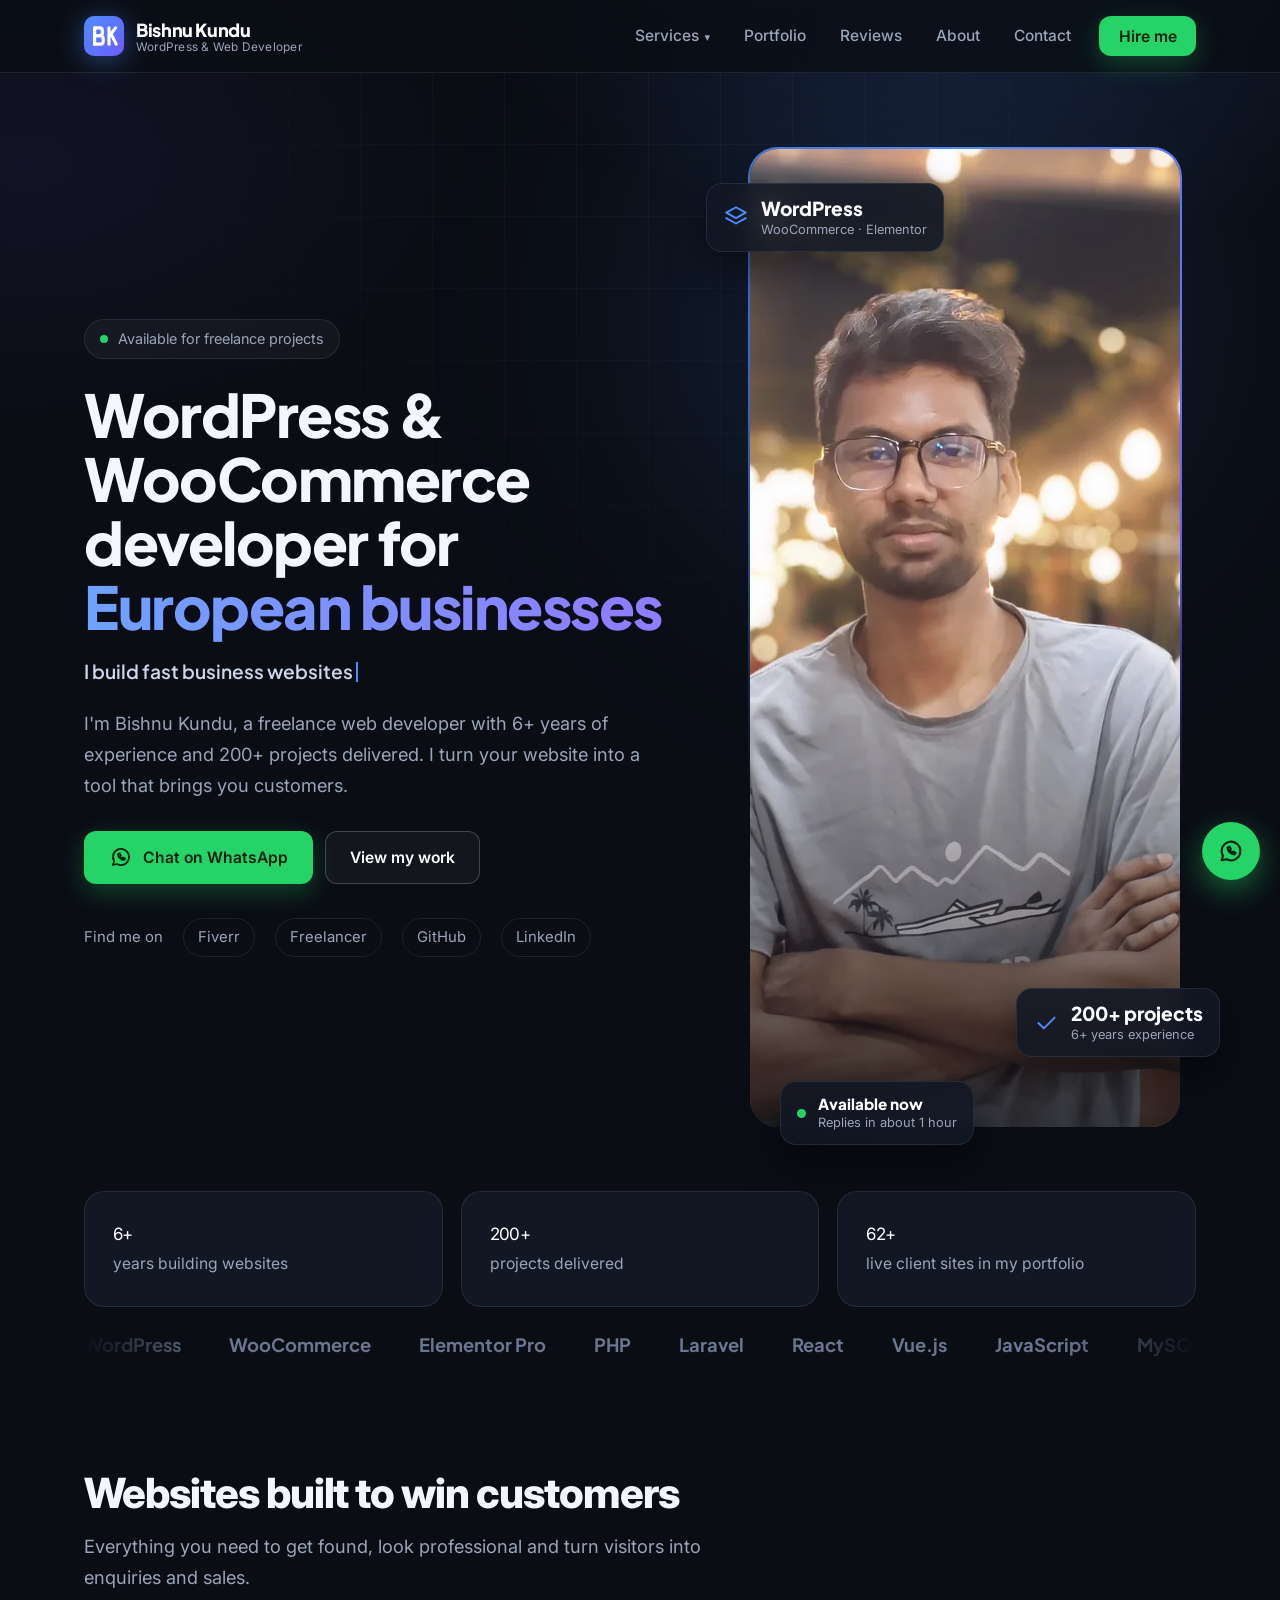
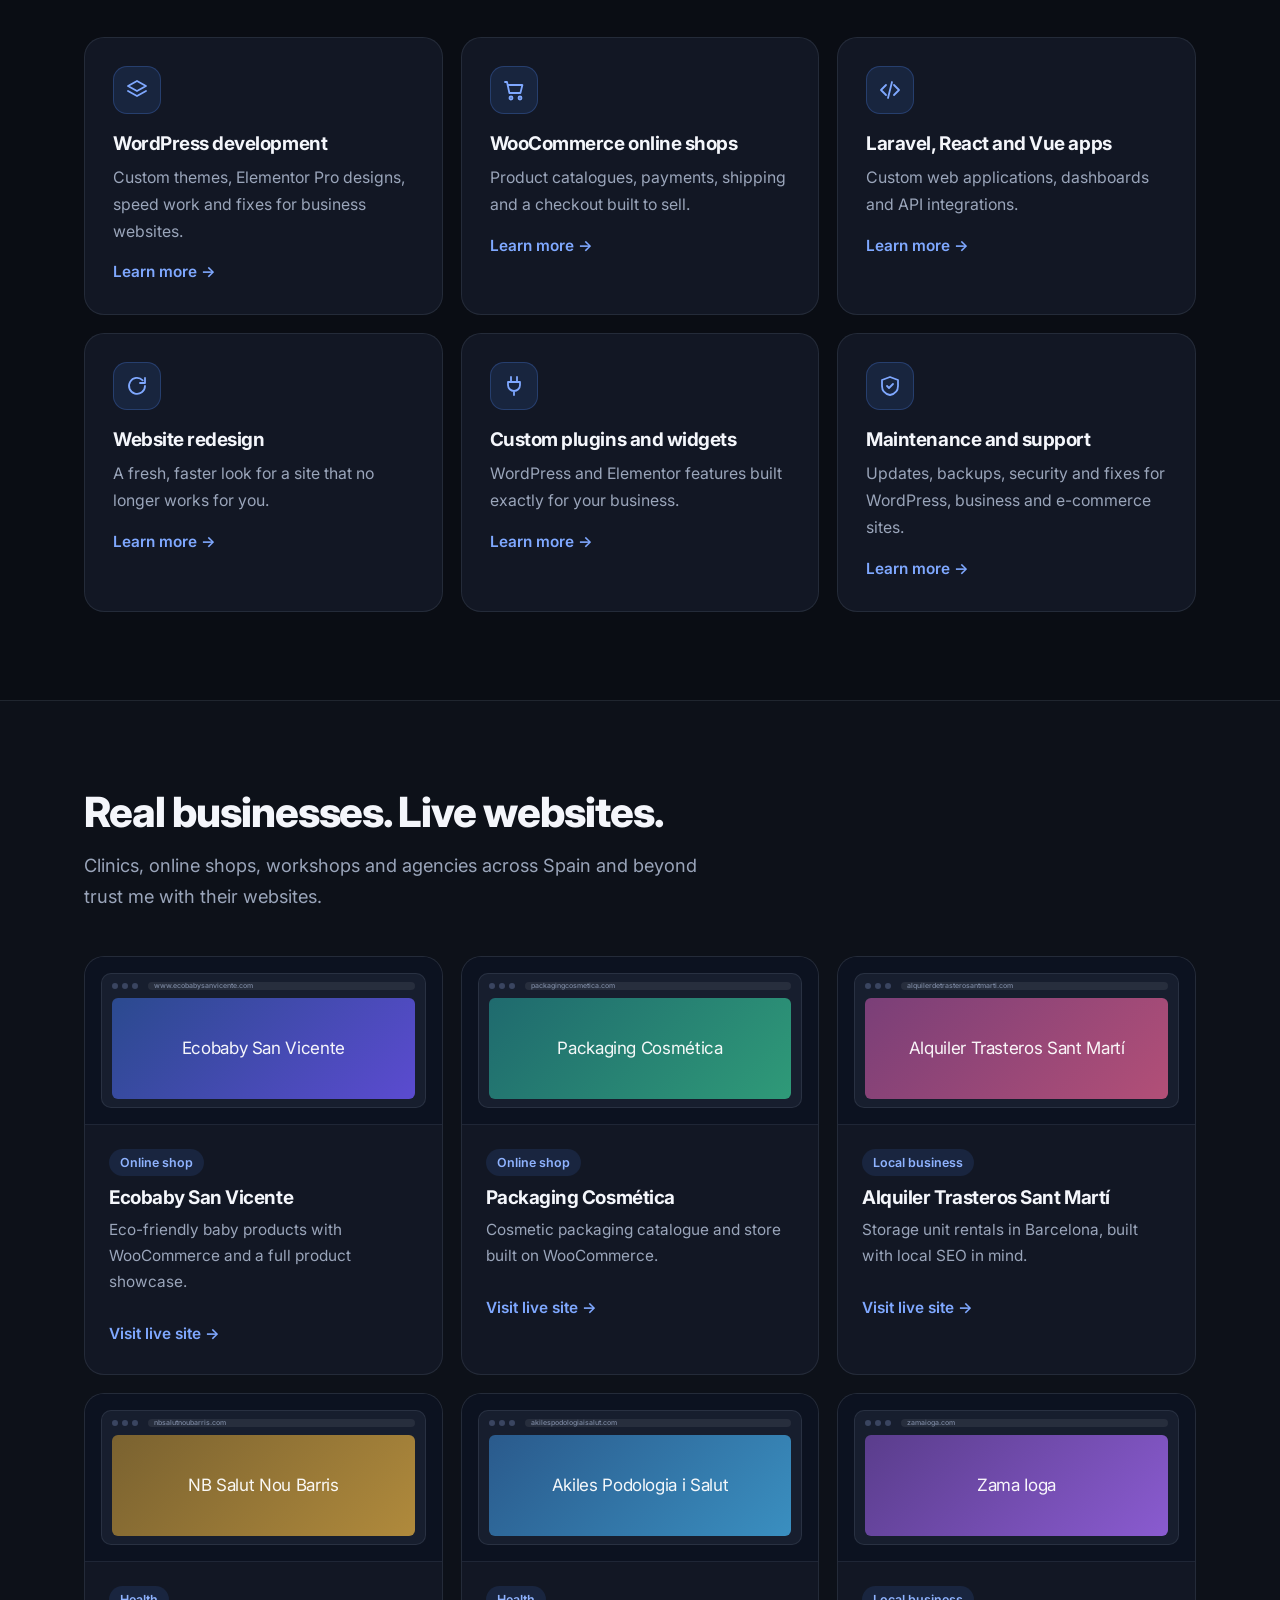
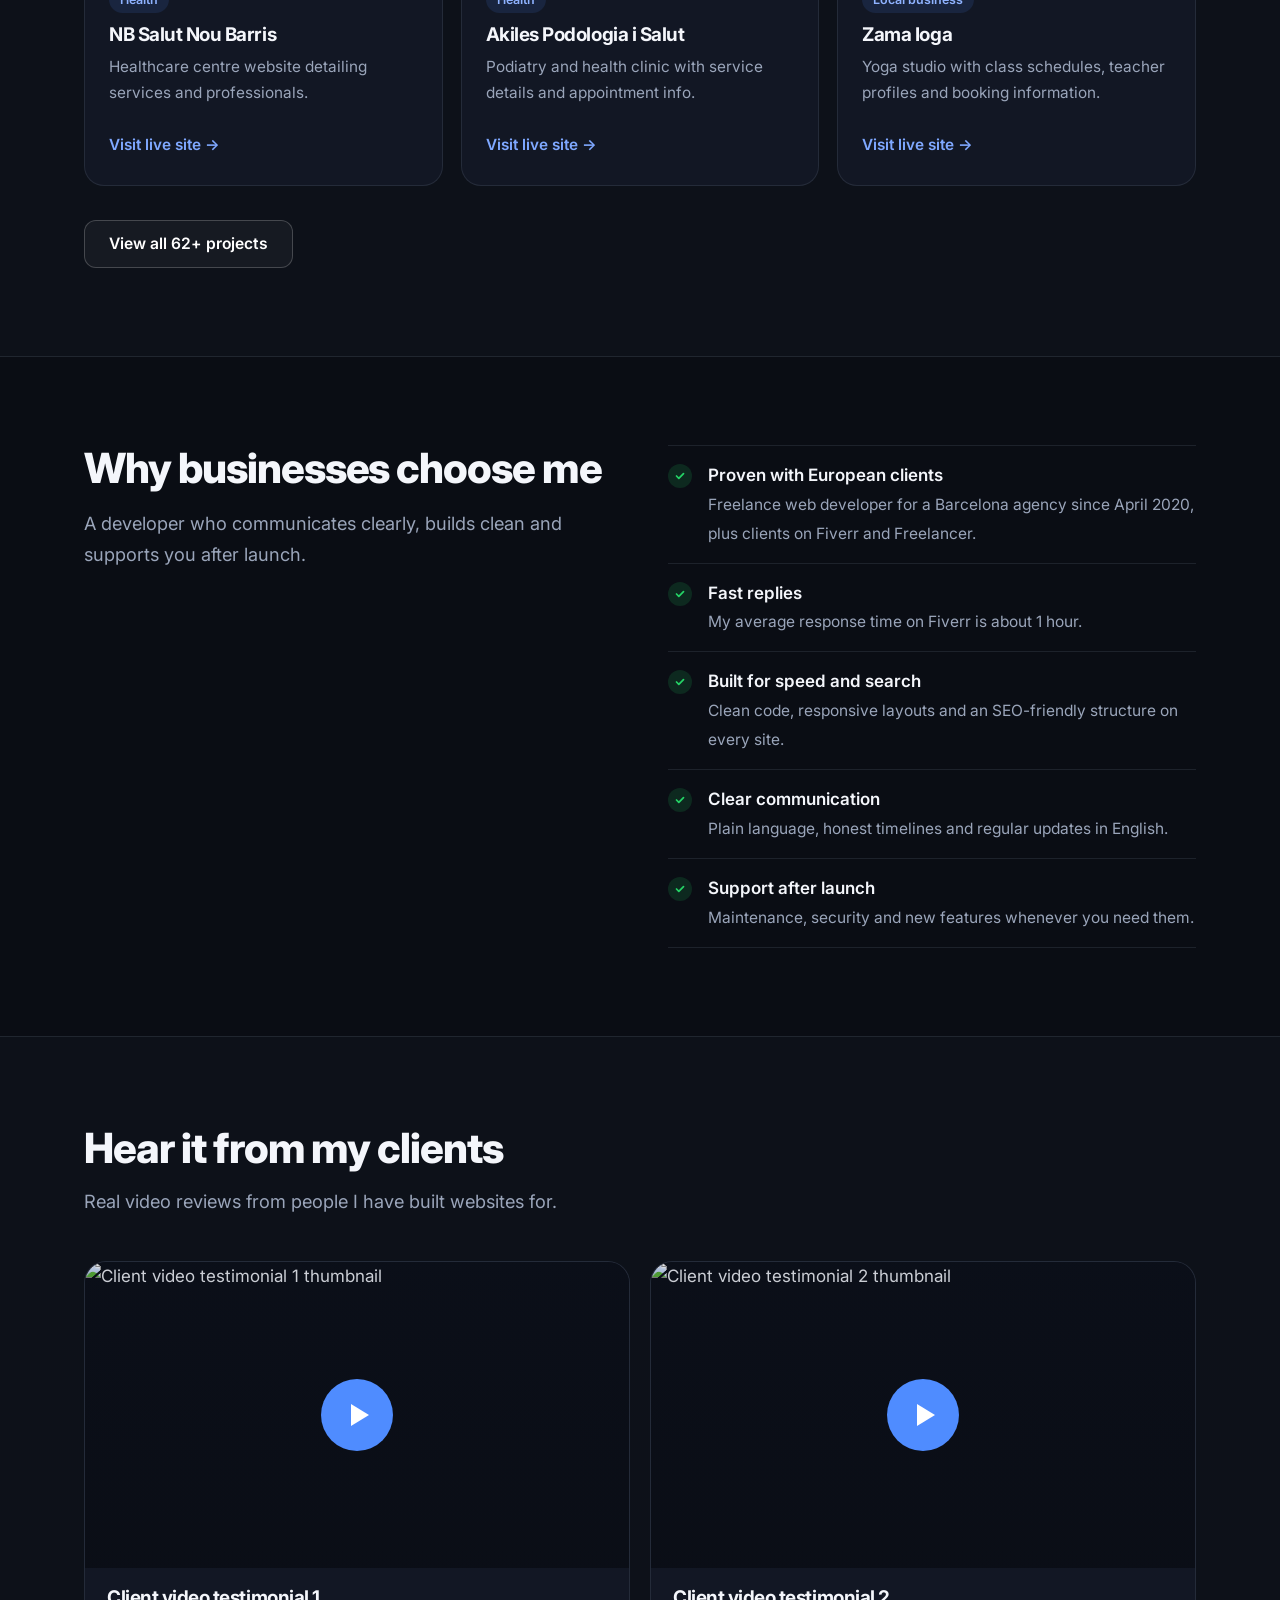
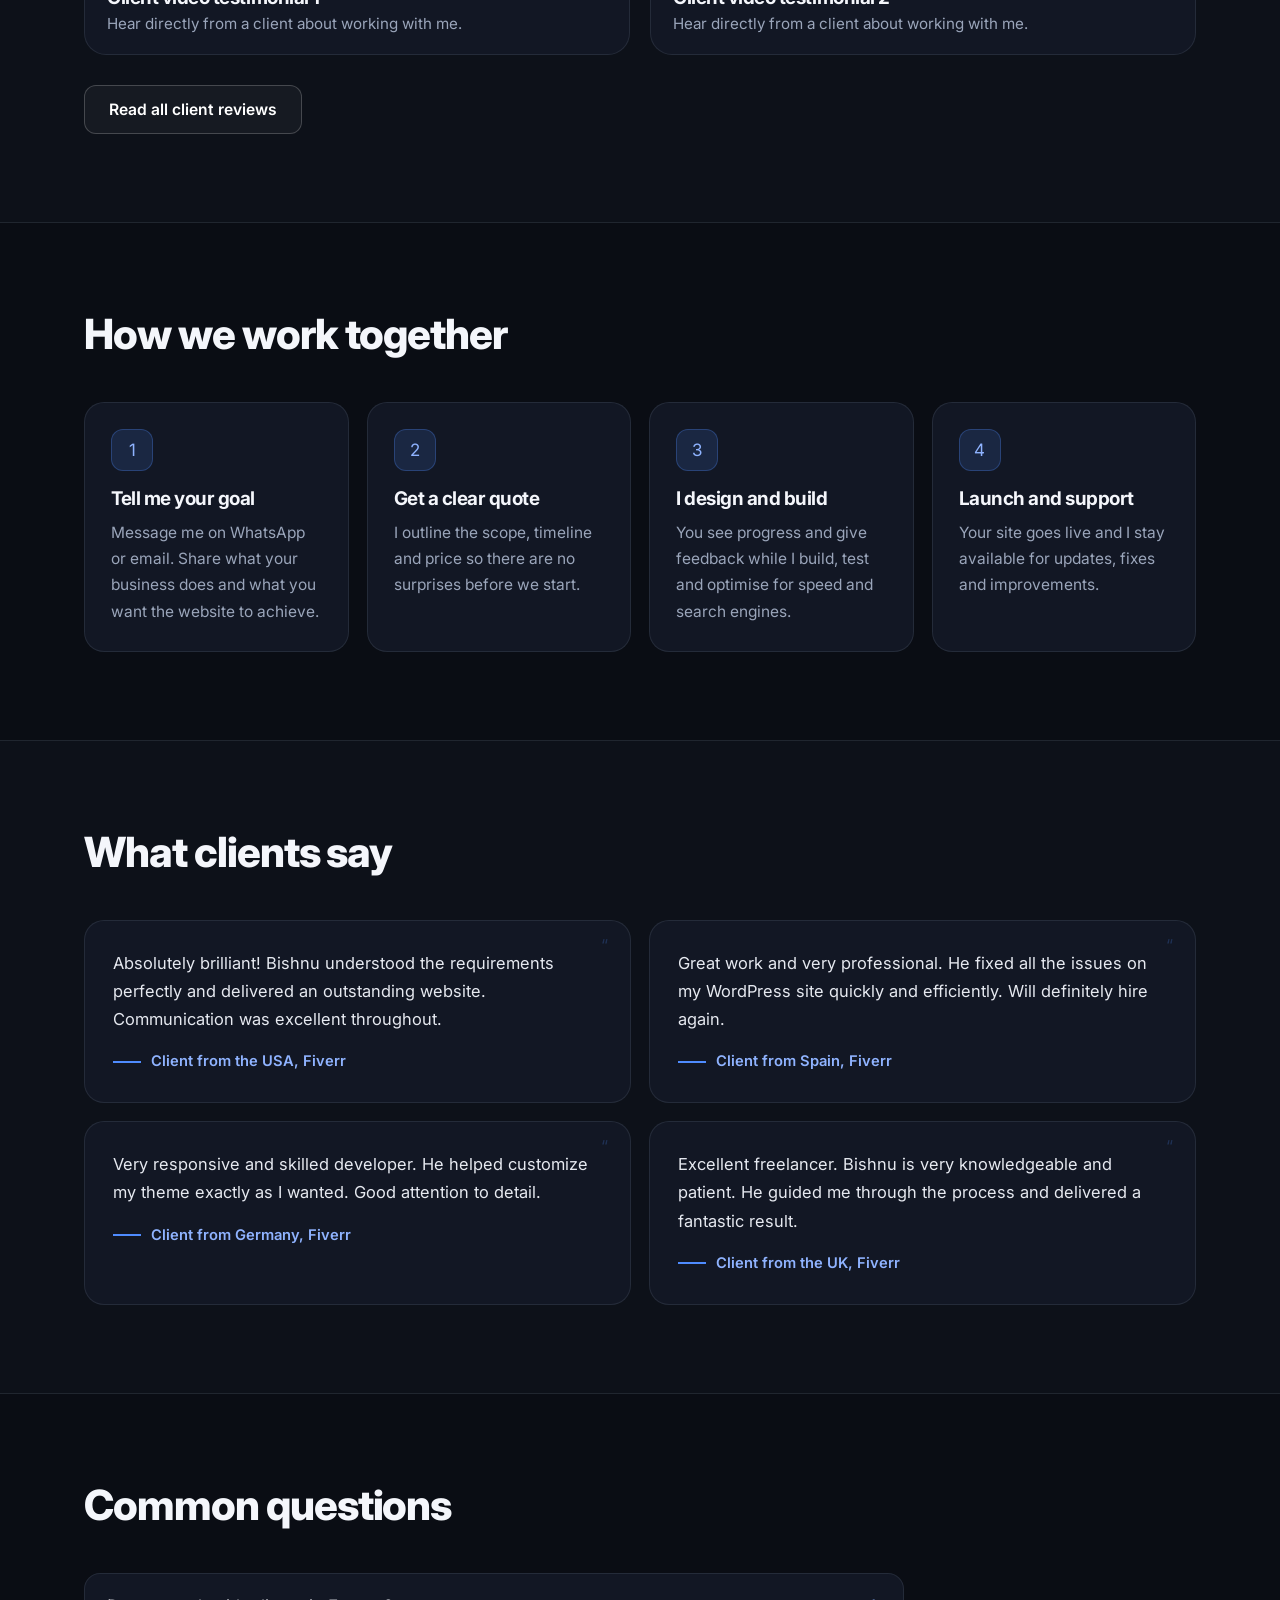
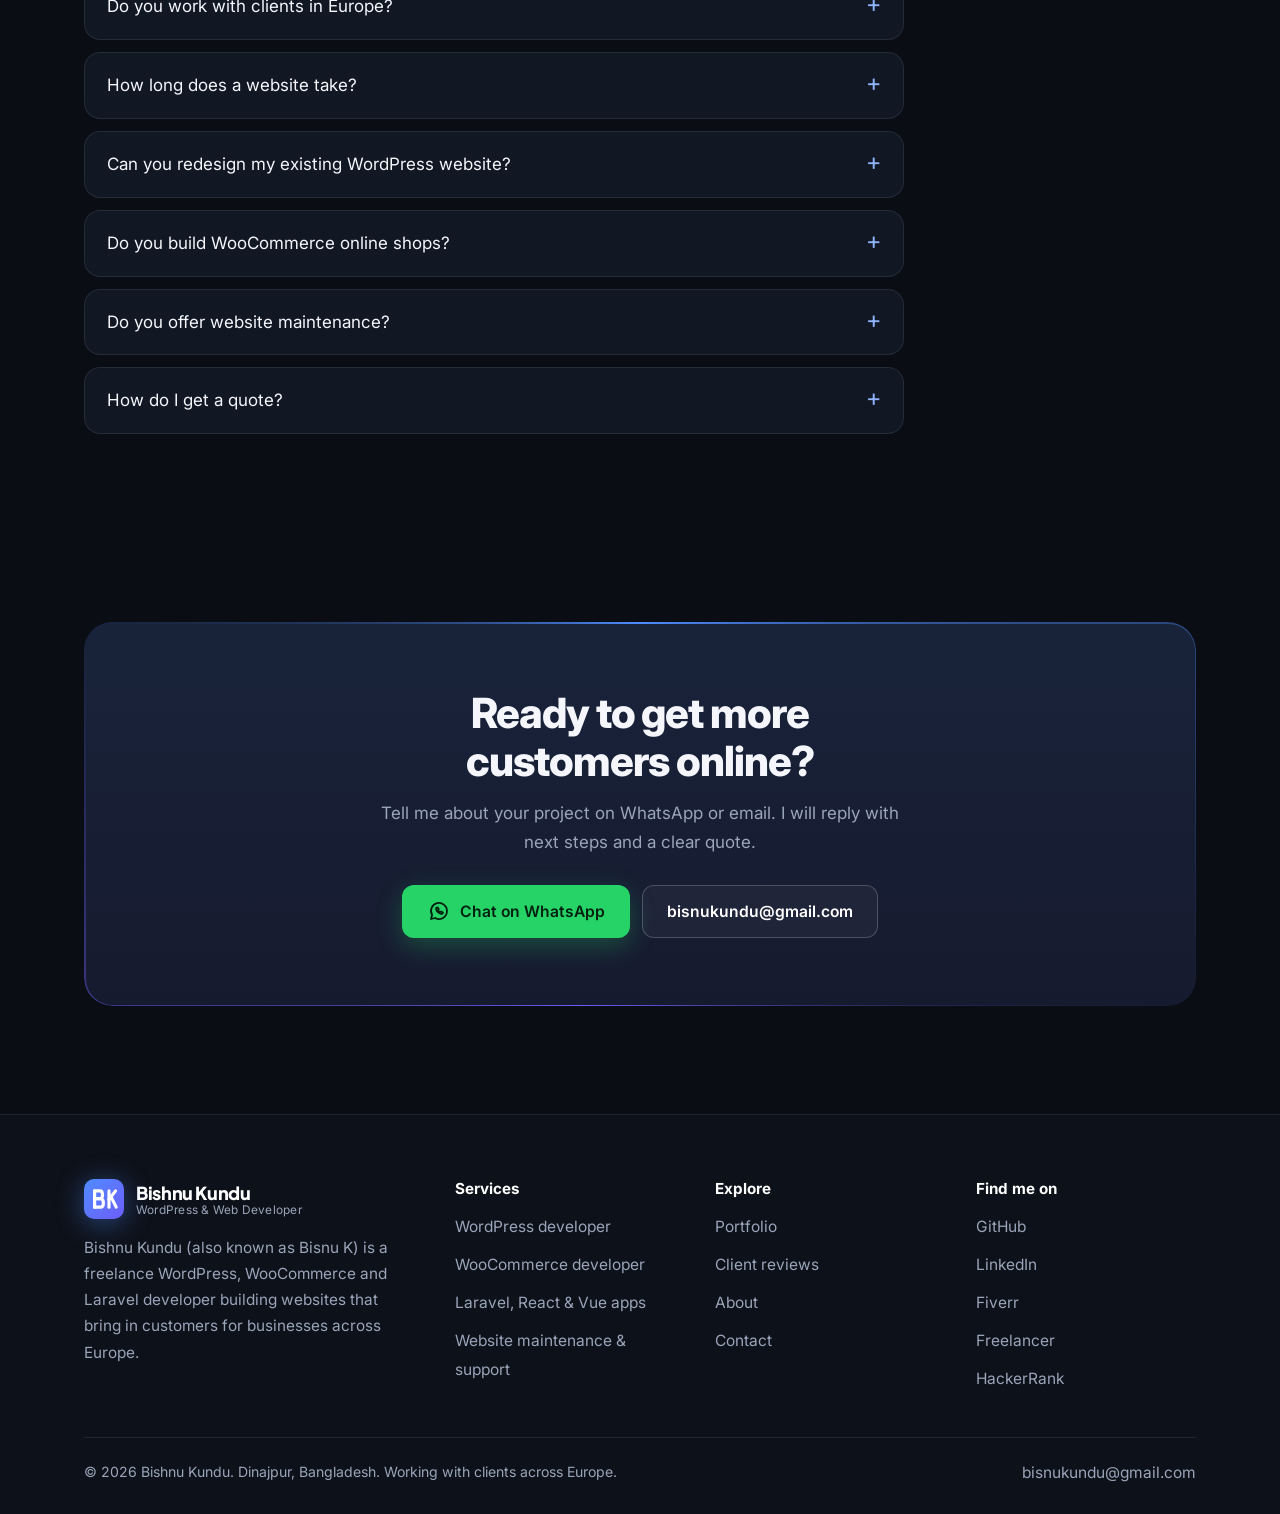
==== commit b1e7b217: "Professional redesign: new hero, logo, reviews with videos, maintenance page, SEO upgrades" ====
--- a/index.html
+++ b/index.html
@@ -3,105 +3,109 @@
 <head>
 <meta charset="UTF-8">
 <meta name="viewport" content="width=device-width, initial-scale=1">
-<title>Bishnu Kundu | Freelance WordPress &amp; WooCommerce Developer</title>
-<meta name="description" content="Freelance WordPress, WooCommerce and Laravel developer for businesses across Europe. 6+ years and 200+ projects. Get a quote on WhatsApp.">
+<title>Bishnu Kundu | WordPress &amp; WooCommerce Developer (Freelance)</title>
+<meta name="description" content="Bishnu Kundu (Bisnu K) is a freelance WordPress, WooCommerce and Laravel developer for businesses across Europe. 6+ years, 200+ projects. Get a quote.">
+<meta name="keywords" content="Bishnu Kundu, Bisnu Kundu, bisnukundu, Bisnu K, WordPress developer, WooCommerce developer, freelance web developer Europe, Laravel developer, website maintenance">
 <meta name="robots" content="index,follow,max-image-preview:large">
 <link rel="canonical" href="https://bisnukundu.netlify.app/">
 <meta name="author" content="Bishnu Kundu">
-<meta name="theme-color" content="#07080f">
+<meta name="theme-color" content="#0a0d14">
 <meta property="og:site_name" content="Bishnu Kundu">
 <meta property="og:type" content="website">
-<meta property="og:title" content="Bishnu Kundu | Freelance WordPress &amp; WooCommerce Developer">
-<meta property="og:description" content="Freelance WordPress, WooCommerce and Laravel developer for businesses across Europe. 6+ years and 200+ projects. Get a quote on WhatsApp.">
+<meta property="og:locale" content="en_US">
+<meta property="og:title" content="Bishnu Kundu | WordPress &amp; WooCommerce Developer (Freelance)">
+<meta property="og:description" content="Bishnu Kundu (Bisnu K) is a freelance WordPress, WooCommerce and Laravel developer for businesses across Europe. 6+ years, 200+ projects. Get a quote.">
 <meta property="og:url" content="https://bisnukundu.netlify.app/">
-<meta property="og:image" content="https://avatars.githubusercontent.com/u/48401689?v=4">
+<meta property="og:image" content="https://bisnukundu.netlify.app/og-image.png">
+<meta property="og:image:width" content="1200">
+<meta property="og:image:height" content="630">
+<meta property="og:image:alt" content="Bishnu Kundu, freelance WordPress and WooCommerce developer">
 <meta name="twitter:card" content="summary_large_image">
-<meta name="twitter:title" content="Bishnu Kundu | Freelance WordPress &amp; WooCommerce Developer">
-<meta name="twitter:description" content="Freelance WordPress, WooCommerce and Laravel developer for businesses across Europe. 6+ years and 200+ projects. Get a quote on WhatsApp.">
-<link rel="icon" href="/favicon.svg" type="image/svg+xml">
+<meta name="twitter:title" content="Bishnu Kundu | WordPress &amp; WooCommerce Developer (Freelance)">
+<meta name="twitter:description" content="Bishnu Kundu (Bisnu K) is a freelance WordPress, WooCommerce and Laravel developer for businesses across Europe. 6+ years, 200+ projects. Get a quote.">
+<meta name="twitter:image" content="https://bisnukundu.netlify.app/og-image.png">
+<link rel="icon" type="image/x-icon" href="/favicon_io/favicon.ico">
+<link rel="icon" type="image/png" sizes="32x32" href="/favicon_io/favicon-32x32.png">
+<link rel="icon" type="image/png" sizes="16x16" href="/favicon_io/favicon-16x16.png">
+<link rel="apple-touch-icon" sizes="180x180" href="/favicon_io/apple-touch-icon.png">
+<link rel="manifest" href="/site.webmanifest">
 <link rel="preconnect" href="https://fonts.googleapis.com">
 <link rel="preconnect" href="https://fonts.gstatic.com" crossorigin>
-<link href="https://fonts.googleapis.com/css2?family=Bricolage+Grotesque:opsz,wght@12..96,500;12..96,700;12..96,800&family=DM+Sans:wght@400;500;700&display=swap" rel="stylesheet">
+<link href="https://fonts.googleapis.com/css2?family=Inter:wght@400;500;600&family=Plus+Jakarta+Sans:wght@600;700;800&display=swap" rel="stylesheet">
 <link rel="stylesheet" href="/style.css">
 <script>document.documentElement.classList.add('js')</script>
-<script type="application/ld+json">{"@context": "https://schema.org", "@type": "Person", "@id": "https://bisnukundu.netlify.app/#person", "name": "Bishnu Kundu", "alternateName": "Bisnu K", "url": "https://bisnukundu.netlify.app/", "image": "https://avatars.githubusercontent.com/u/48401689?v=4", "jobTitle": "Freelance WordPress and WooCommerce Developer", "email": "bisnukundu@gmail.com", "address": {"@type": "PostalAddress", "addressLocality": "Dinajpur", "addressCountry": "BD"}, "knowsLanguage": ["English", "Bengali"], "knowsAbout": ["WordPress", "WooCommerce", "Elementor", "PHP", "Laravel", "React", "Vue.js", "JavaScript", "MySQL", "Web development", "Website redesign"], "sameAs": ["https://github.com/bisnukundu", "https://www.linkedin.com/in/bisnukundu/", "https://www.fiverr.com/bisnukundu", "https://www.freelancer.com/u/bisnukundu", "https://www.hackerrank.com/profile/bisnukundu"]}</script><script type="application/ld+json">{"@context": "https://schema.org", "@type": "ProfessionalService", "@id": "https://bisnukundu.netlify.app/#business", "name": "Bishnu Kundu – Web Development", "url": "https://bisnukundu.netlify.app/", "image": "https://avatars.githubusercontent.com/u/48401689?v=4", "founder": {"@id": "https://bisnukundu.netlify.app/#person"}, "areaServed": [{"@type": "Place", "name": "Europe"}, {"@type": "Country", "name": "Spain"}], "serviceType": ["WordPress development", "WooCommerce development", "Website redesign", "Laravel development", "Website maintenance"], "sameAs": ["https://github.com/bisnukundu", "https://www.linkedin.com/in/bisnukundu/", "https://www.fiverr.com/bisnukundu", "https://www.freelancer.com/u/bisnukundu", "https://www.hackerrank.com/profile/bisnukundu"]}</script><script type="application/ld+json">{"@context": "https://schema.org", "@type": "WebSite", "name": "Bishnu Kundu", "url": "https://bisnukundu.netlify.app/", "inLanguage": "en", "publisher": {"@id": "https://bisnukundu.netlify.app/#person"}}</script><script type="application/ld+json">{"@context": "https://schema.org", "@type": "FAQPage", "mainEntity": [{"@type": "Question", "name": "Do you work with clients in Europe?", "acceptedAnswer": {"@type": "Answer", "text": "Yes. Most of my clients are in Europe, especially Spain. I have been working with a Barcelona-based agency since 2020, and we communicate over WhatsApp, email or video call."}}, {"@type": "Question", "name": "How long does a website take?", "acceptedAnswer": {"@type": "Answer", "text": "A simple business website usually takes 2 to 4 weeks. Online shops and custom applications take 6 to 12 weeks or more depending on features. You get a timeline estimate after our first conversation."}}, {"@type": "Question", "name": "Can you redesign my existing WordPress website?", "acceptedAnswer": {"@type": "Answer", "text": "Yes. I redesign existing WordPress sites with a modern look, better speed and a clearer path for visitors to contact you or buy, without losing your content."}}, {"@type": "Question", "name": "Do you build WooCommerce online shops?", "acceptedAnswer": {"@type": "Answer", "text": "Yes. I build WooCommerce stores with product catalogues, payments, shipping options and the checkout experience your customers expect."}}, {"@type": "Question", "name": "Will you help after the website is live?", "acceptedAnswer": {"@type": "Answer", "text": "Yes. I offer maintenance and support, including updates, backups, security checks, bug fixes and new features."}}, {"@type": "Question", "name": "How do I get a quote?", "acceptedAnswer": {"@type": "Answer", "text": "Message me on WhatsApp or email with a short description of your project. I will reply with questions or a quote."}}]}</script>
+<link rel="preload" as="image" href="/img/bisnu.webp" type="image/webp" fetchpriority="high">
+<script type="application/ld+json">{"@context": "https://schema.org", "@type": "Person", "@id": "https://bisnukundu.netlify.app/#person", "name": "Bishnu Kundu", "alternateName": ["Bisnu Kundu", "bisnukundu", "Bisnu K", "Bishnu K"], "url": "https://bisnukundu.netlify.app/", "image": "https://bisnukundu.netlify.app/img/bisnu.webp", "jobTitle": "Freelance WordPress and WooCommerce Developer", "email": "bisnukundu@gmail.com", "address": {"@type": "PostalAddress", "addressLocality": "Dinajpur", "addressCountry": "BD"}, "knowsLanguage": ["English", "Bengali"], "knowsAbout": ["WordPress", "WooCommerce", "Elementor", "PHP", "Laravel", "React", "Vue.js", "JavaScript", "MySQL", "Website maintenance", "Website redesign"], "sameAs": ["https://github.com/bisnukundu", "https://www.linkedin.com/in/bisnukundu/", "https://www.fiverr.com/bisnukundu", "https://www.freelancer.com/u/bisnukundu", "https://www.hackerrank.com/profile/bisnukundu"]}</script><script type="application/ld+json">{"@context": "https://schema.org", "@type": "ProfessionalService", "@id": "https://bisnukundu.netlify.app/#business", "name": "Bishnu Kundu, Web Development", "url": "https://bisnukundu.netlify.app/", "logo": "https://bisnukundu.netlify.app/logo.svg", "image": "https://bisnukundu.netlify.app/og-image.png", "founder": {"@id": "https://bisnukundu.netlify.app/#person"}, "areaServed": [{"@type": "Place", "name": "Europe"}, {"@type": "Country", "name": "Spain"}], "serviceType": ["WordPress development", "WooCommerce development", "Website redesign", "Laravel development", "Website maintenance"], "sameAs": ["https://github.com/bisnukundu", "https://www.linkedin.com/in/bisnukundu/", "https://www.fiverr.com/bisnukundu", "https://www.freelancer.com/u/bisnukundu", "https://www.hackerrank.com/profile/bisnukundu"]}</script><script type="application/ld+json">{"@context": "https://schema.org", "@type": "WebSite", "@id": "https://bisnukundu.netlify.app/#website", "name": "Bishnu Kundu", "alternateName": ["Bisnu Kundu", "bisnukundu", "Bisnu K", "Bishnu K"], "url": "https://bisnukundu.netlify.app/", "inLanguage": "en", "publisher": {"@id": "https://bisnukundu.netlify.app/#person"}}</script><script type="application/ld+json">{"@context": "https://schema.org", "@type": "FAQPage", "mainEntity": [{"@type": "Question", "name": "Do you work with clients in Europe?", "acceptedAnswer": {"@type": "Answer", "text": "Yes. Most of my clients are in Europe, especially Spain. I have worked with a Barcelona-based agency since 2020, and we communicate over WhatsApp, email or video call."}}, {"@type": "Question", "name": "How long does a website take?", "acceptedAnswer": {"@type": "Answer", "text": "A simple business website usually takes 2 to 4 weeks. Online shops and custom applications take 6 to 12 weeks or more depending on features. You get a timeline estimate after our first conversation."}}, {"@type": "Question", "name": "Can you redesign my existing WordPress website?", "acceptedAnswer": {"@type": "Answer", "text": "Yes. I redesign existing WordPress sites with a modern look, better speed and a clearer path for visitors to contact you or buy, without losing your content."}}, {"@type": "Question", "name": "Do you build WooCommerce online shops?", "acceptedAnswer": {"@type": "Answer", "text": "Yes. I build WooCommerce stores with product catalogues, payments, shipping options and the checkout experience your customers expect."}}, {"@type": "Question", "name": "Do you offer website maintenance?", "acceptedAnswer": {"@type": "Answer", "text": "Yes. I maintain WordPress sites, business websites and WooCommerce stores, including updates, backups, security checks, bug fixes and small changes."}}, {"@type": "Question", "name": "How do I get a quote?", "acceptedAnswer": {"@type": "Answer", "text": "Message me on WhatsApp or email with a short description of your project. I will reply with questions or a quote."}}]}</script>
 </head>
 <body>
-<div class="prog"></div><div class="aurora" aria-hidden="true"><i></i><i></i><i></i></div><div class="grid-bg" aria-hidden="true"></div><div class="glow" aria-hidden="true"></div>
+<div class="prog"></div><div class="bg" aria-hidden="true"></div>
 <header class="nav"><div class="wrap">
-<a class="logo" href="/" aria-label="Bishnu Kundu home"><i>B</i>Bishnu Kundu</a>
-<nav aria-label="Main"><ul><li><a href="/services/">Services</a></li><li><a href="/portfolio/">Portfolio</a></li><li><a href="/about/">About</a></li><li><a href="/contact/">Contact</a></li><li><a class="btn btn-wa" href="https://wa.link/w53g4s" target="_blank" rel="noopener">Hire me</a></li></ul></nav>
-<button class="burger" aria-label="Menu" aria-expanded="false">☰</button>
+<a class="logo" href="/" aria-label="Bishnu Kundu, home"><svg viewBox="0 0 64 64" aria-hidden="true"><defs><linearGradient id="lg" x1="0" y1="0" x2="1" y2="1"><stop offset="0" stop-color="#4f8cff"/><stop offset="1" stop-color="#6d5dfc"/></linearGradient></defs><rect width="64" height="64" rx="16" fill="url(#lg)"/><g fill="none" stroke="#fff" stroke-width="5" stroke-linecap="round" stroke-linejoin="round"><path d="M17 19v26"/><path d="M17 19h8.5c5.5 0 5.5 12.5 0 12.5H17"/><path d="M17 31.5h9.5c6 0 6 13.5 0 13.5H17"/><path d="M40 19v26"/><path d="M50.5 19 40 32.5"/><path d="M43.5 29l8 16"/></g></svg><span><b>Bishnu Kundu</b><small>WordPress &amp; Web Developer</small></span></a>
+<nav aria-label="Main"><ul><li class="dd"><a href="/services/">Services</a><div class="sub"><ul><li><a href="/services/">All services</a></li><li><a href="/services/wordpress-developer/">WordPress developer</a></li><li><a href="/services/woocommerce-developer/">WooCommerce developer</a></li><li><a href="/services/web-app-development/">Laravel, React &amp; Vue apps</a></li><li><a href="/services/website-maintenance/">Website maintenance &amp; support</a></li></ul></div></li><li><a href="/portfolio/">Portfolio</a></li><li><a href="/reviews/">Reviews</a></li><li><a href="/about/">About</a></li><li><a href="/contact/">Contact</a></li><li><a class="btn btn-wa" href="https://wa.link/w53g4s" target="_blank" rel="noopener">Hire me</a></li></ul></nav>
+<button class="burger" aria-label="Open menu" aria-expanded="false">☰</button>
 </div></header>
 <main>
 
 <section class="hero"><div class="wrap hero-grid">
 <div>
-<span class="badge rv">Available for freelance projects</span>
-<h1 class="rv">WordPress &amp; WooCommerce developer for <span class="grad">European businesses</span></h1>
-<div class="typed rv" data-type='["fast business websites","online shops that sell","custom WordPress plugins","Laravel and React web apps"]'>I build <span>fast business websites</span></div>
-<p class="lead rv">With 6+ years of experience and 200+ projects delivered, I turn your website into a tool that brings you customers, not just a page that exists.</p>
-<div class="cta rv"><a class="btn btn-wa" href="https://wa.link/w53g4s" target="_blank" rel="noopener">Chat on WhatsApp</a><a class="btn btn-line" href="/portfolio/">See my work</a></div>
-<div class="trust rv"><span>Find me on:</span><a href="https://www.fiverr.com/bisnukundu" rel="me noopener" target="_blank">Fiverr</a><a href="https://www.freelancer.com/u/bisnukundu" rel="me noopener" target="_blank">Freelancer</a><a href="https://github.com/bisnukundu" rel="me noopener" target="_blank">GitHub</a><a href="https://www.linkedin.com/in/bisnukundu/" rel="me noopener" target="_blank">LinkedIn</a></div>
+<span class="badge">Available for freelance projects</span>
+<h1>WordPress &amp; WooCommerce developer for <span class="hl">European businesses</span></h1>
+<div class="typed" data-type='["fast business websites","online shops that sell","custom WordPress plugins","Laravel and React web apps"]'>I build <span>fast business websites</span></div>
+<p class="lead">I'm Bishnu Kundu, a freelance web developer with 6+ years of experience and 200+ projects delivered. I turn your website into a tool that brings you customers.</p>
+<div class="cta"><a class="btn btn-wa" href="https://wa.link/w53g4s" target="_blank" rel="noopener"><svg class="ic" viewBox="0 0 24 24" fill="none" stroke="currentColor" stroke-width="1.8" stroke-linecap="round" stroke-linejoin="round" aria-hidden="true"><path d="M20 12a8 8 0 0 1-11.9 7L4 20l1.1-4A8 8 0 1 1 20 12Z"/><path d="M9 9c0 3 3 6 6 6l1-1.5-2-1-1 .7c-.8-.4-1.5-1.1-1.9-1.9l.7-1-1-2L9 9Z"/></svg>Chat on WhatsApp</a><a class="btn btn-line" href="/portfolio/">View my work</a></div>
+<div class="trust"><span>Find me on</span><a href="https://www.fiverr.com/bisnukundu" rel="me noopener" target="_blank">Fiverr</a><a href="https://www.freelancer.com/u/bisnukundu" rel="me noopener" target="_blank">Freelancer</a><a href="https://github.com/bisnukundu" rel="me noopener" target="_blank">GitHub</a><a href="https://www.linkedin.com/in/bisnukundu/" rel="me noopener" target="_blank">LinkedIn</a></div>
 </div>
-<div class="mock" aria-hidden="true">
-<div class="win"><div class="win-top"><i></i><i></i><i></i><b>yourbusiness.com</b></div>
-<div class="site"><div class="sk h">Your new website</div><div class="sk l"></div><div class="sk l2"></div><div class="sk3"><div class="sk"></div><div class="sk"></div><div class="sk"></div></div></div></div>
-<div class="toast t1"><b>New enquiry</b>“Hi, I need a website for my shop.”</div>
-<div class="toast t2"><b style="color:#04210f">Quote sent ✓</b>Project starts this week</div>
+<div class="pframe">
+<img class="pimg" src="/img/bisnu.webp" alt="Bishnu Kundu, freelance WordPress and WooCommerce developer" width="760" height="978" fetchpriority="high">
+<div class="chip c1"><svg class="ic" viewBox="0 0 24 24" fill="none" stroke="currentColor" stroke-width="1.8" stroke-linecap="round" stroke-linejoin="round" aria-hidden="true"><path d="M12 3 3 8l9 5 9-5-9-5Z"/><path d="m3 13 9 5 9-5"/></svg><div><b>WordPress</b><small>WooCommerce · Elementor</small></div></div>
+<div class="chip c2"><svg class="ic" viewBox="0 0 24 24" fill="none" stroke="currentColor" stroke-width="1.8" stroke-linecap="round" stroke-linejoin="round" aria-hidden="true"><path d="m5 12 5 5L20 7"/></svg><div><b>200+ projects</b><small>6+ years experience</small></div></div>
+<div class="chip c3"><span class="dot"></span><div><b style="font-size:.95rem">Available now</b><small>Replies in about 1 hour</small></div></div>
 </div>
 </div></section>
 
-<div class="wrap">
-<div class="stats">
+<div class="wrap"><div class="stats">
 <div class="stat rv"><b data-count="6" data-suffix="+">6+</b><span>years building websites</span></div>
 <div class="stat rv"><b data-count="200" data-suffix="+">200+</b><span>projects delivered</span></div>
 <div class="stat rv"><b data-count="62" data-suffix="+">62+</b><span>live client sites in my portfolio</span></div>
 </div>
-<div class="marq" aria-hidden="true"><div><span>WordPress</span><span>WooCommerce</span><span>Elementor Pro</span><span>PHP</span><span>Laravel</span><span>React</span><span>Vue.js</span><span>JavaScript</span><span>MySQL</span><span>Tailwind CSS</span><span>Bootstrap</span><span>REST APIs</span><span>Git</span><span>WordPress</span><span>WooCommerce</span><span>Elementor Pro</span><span>PHP</span><span>Laravel</span><span>React</span><span>Vue.js</span><span>JavaScript</span><span>MySQL</span><span>Tailwind CSS</span><span>Bootstrap</span><span>REST APIs</span><span>Git</span></div></div>
-</div>
+<div class="marq" aria-hidden="true"><div><span>WordPress</span><span>WooCommerce</span><span>Elementor Pro</span><span>PHP</span><span>Laravel</span><span>React</span><span>Vue.js</span><span>JavaScript</span><span>MySQL</span><span>Tailwind CSS</span><span>Bootstrap</span><span>REST APIs</span><span>Git</span><span>WordPress</span><span>WooCommerce</span><span>Elementor Pro</span><span>PHP</span><span>Laravel</span><span>React</span><span>Vue.js</span><span>JavaScript</span><span>MySQL</span><span>Tailwind CSS</span><span>Bootstrap</span><span>REST APIs</span><span>Git</span></div></div></div>
 
-<section><div class="wrap">
-<div class="sh rv"><h2>Websites built to win customers</h2><p class="lead">Everything you need to get found, look professional and turn visitors into enquiries and sales.</p></div>
-<div class="bento"><a class="card rv" href="/services/wordpress-developer/"><div class="ic">🧱</div><h3>WordPress development</h3><p>Custom themes, Elementor Pro designs, speed work and fixes for business websites.</p><span class="more-link">Learn more →</span></a><a class="card rv" href="/services/woocommerce-developer/"><div class="ic">🛒</div><h3>WooCommerce online shops</h3><p>Product catalogues, payments, shipping and checkout set up to sell.</p><span class="more-link">Learn more →</span></a><a class="card rv" href="/services/web-app-development/"><div class="ic">⚙️</div><h3>Laravel, React & Vue apps</h3><p>Custom web applications, dashboards and API integrations.</p><span class="more-link">Learn more →</span></a><a class="card rv" href="/services/wordpress-developer/#redesign"><div class="ic">🎨</div><h3>Website redesign</h3><p>A fresh, faster look for a site that no longer works for you.</p><span class="more-link">Learn more →</span></a><a class="card rv" href="/services/wordpress-developer/#plugins"><div class="ic">🔌</div><h3>Custom plugins & widgets</h3><p>WordPress and Elementor features built exactly for your business.</p><span class="more-link">Learn more →</span></a><a class="card rv" href="/services/#care"><div class="ic">🛡️</div><h3>Maintenance & support</h3><p>Updates, backups, security checks and quick bug fixing.</p><span class="more-link">Learn more →</span></a></div>
-</div></section>
+<section><div class="wrap"><div class="sh rv"><h2>Websites built to win customers</h2><p class="lead">Everything you need to get found, look professional and turn visitors into enquiries and sales.</p></div>
+<div class="bento"><a class="card rv" href="/services/wordpress-developer/"><div class="ico"><svg class="ic" viewBox="0 0 24 24" fill="none" stroke="currentColor" stroke-width="1.8" stroke-linecap="round" stroke-linejoin="round" aria-hidden="true"><path d="M12 3 3 8l9 5 9-5-9-5Z"/><path d="m3 13 9 5 9-5"/></svg></div><h3>WordPress development</h3><p>Custom themes, Elementor Pro designs, speed work and fixes for business websites.</p><span class="more-link">Learn more →</span></a><a class="card rv" href="/services/woocommerce-developer/"><div class="ico"><svg class="ic" viewBox="0 0 24 24" fill="none" stroke="currentColor" stroke-width="1.8" stroke-linecap="round" stroke-linejoin="round" aria-hidden="true"><circle cx="9" cy="20" r="1.5"/><circle cx="18" cy="20" r="1.5"/><path d="M3 4h2l2.4 11h11l2-8H6.5"/></svg></div><h3>WooCommerce online shops</h3><p>Product catalogues, payments, shipping and a checkout built to sell.</p><span class="more-link">Learn more →</span></a><a class="card rv" href="/services/web-app-development/"><div class="ico"><svg class="ic" viewBox="0 0 24 24" fill="none" stroke="currentColor" stroke-width="1.8" stroke-linecap="round" stroke-linejoin="round" aria-hidden="true"><path d="m8 7-5 5 5 5M16 7l5 5-5 5M14 4l-4 16"/></svg></div><h3>Laravel, React and Vue apps</h3><p>Custom web applications, dashboards and API integrations.</p><span class="more-link">Learn more →</span></a><a class="card rv" href="/services/wordpress-developer/#redesign"><div class="ico"><svg class="ic" viewBox="0 0 24 24" fill="none" stroke="currentColor" stroke-width="1.8" stroke-linecap="round" stroke-linejoin="round" aria-hidden="true"><path d="M20 12a8 8 0 1 1-2.3-5.7M20 4v5h-5"/></svg></div><h3>Website redesign</h3><p>A fresh, faster look for a site that no longer works for you.</p><span class="more-link">Learn more →</span></a><a class="card rv" href="/services/wordpress-developer/#plugins"><div class="ico"><svg class="ic" viewBox="0 0 24 24" fill="none" stroke="currentColor" stroke-width="1.8" stroke-linecap="round" stroke-linejoin="round" aria-hidden="true"><path d="M9 3v5M15 3v5M6 8h12v3a6 6 0 0 1-12 0V8ZM12 17v4"/></svg></div><h3>Custom plugins and widgets</h3><p>WordPress and Elementor features built exactly for your business.</p><span class="more-link">Learn more →</span></a><a class="card rv" href="/services/website-maintenance/"><div class="ico"><svg class="ic" viewBox="0 0 24 24" fill="none" stroke="currentColor" stroke-width="1.8" stroke-linecap="round" stroke-linejoin="round" aria-hidden="true"><path d="M12 3 4 6v6c0 5 3.5 8 8 9 4.5-1 8-4 8-9V6l-8-3Z"/><path d="m9 12 2 2 4-4"/></svg></div><h3>Maintenance and support</h3><p>Updates, backups, security and fixes for WordPress, business and e-commerce sites.</p><span class="more-link">Learn more →</span></a></div></div></section>
 
-<section><div class="wrap">
-<div class="sh rv"><h2>Real businesses. Live websites.</h2><p class="lead">Clinics, online shops, workshops and agencies across Spain and beyond trust me with their websites.</p></div>
-<div class="works"><a class="tile rv" href="https://www.ecobabysanvicente.com/" target="_blank" rel="noopener" data-cat="shops"><div class="thumb" aria-hidden="true">Ecobaby</div><div class="tb"><span class="tag">Online shop</span><h3>Ecobaby San Vicente</h3><p>Eco-friendly baby products with WooCommerce and a full product showcase.</p><span class="more-link">Visit live site →</span></div></a><a class="tile rv" href="https://packagingcosmetica.com" target="_blank" rel="noopener" data-cat="shops"><div class="thumb" aria-hidden="true">Packaging</div><div class="tb"><span class="tag">Online shop</span><h3>Packaging Cosmética</h3><p>Cosmetic packaging catalogue and store built on WooCommerce.</p><span class="more-link">Visit live site →</span></div></a><a class="tile rv" href="https://alquilerdetrasterosantmarti.com/" target="_blank" rel="noopener" data-cat="local"><div class="thumb" aria-hidden="true">Alquiler</div><div class="tb"><span class="tag">Local business</span><h3>Alquiler Trasteros Sant Martí</h3><p>Storage unit rentals in Barcelona, built with local SEO in mind.</p><span class="more-link">Visit live site →</span></div></a><a class="tile rv" href="https://nbsalutnoubarris.com/" target="_blank" rel="noopener" data-cat="health"><div class="thumb" aria-hidden="true">NB</div><div class="tb"><span class="tag">Health</span><h3>NB Salut Nou Barris</h3><p>Healthcare centre website detailing services and professionals.</p><span class="more-link">Visit live site →</span></div></a><a class="tile rv" href="https://akilespodologiaisalut.com/" target="_blank" rel="noopener" data-cat="health"><div class="thumb" aria-hidden="true">Akiles</div><div class="tb"><span class="tag">Health</span><h3>Akiles Podologia i Salut</h3><p>Podiatry and health clinic with service details and appointment info.</p><span class="more-link">Visit live site →</span></div></a><a class="tile rv" href="https://zamaioga.com/" target="_blank" rel="noopener" data-cat="local"><div class="thumb" aria-hidden="true">Zama</div><div class="tb"><span class="tag">Local business</span><h3>Zama Ioga</h3><p>Yoga studio with class schedules, teacher profiles and booking information.</p><span class="more-link">Visit live site →</span></div></a></div>
-<p style="margin-top:34px" class="rv"><a class="btn btn-line" href="/portfolio/">View all 62+ projects</a></p>
-</div></section>
+<section class="band"><div class="wrap"><div class="sh rv"><h2>Real businesses. Live websites.</h2><p class="lead">Clinics, online shops, workshops and agencies across Spain and beyond trust me with their websites.</p></div>
+<div class="works"><a class="tile rv" href="https://www.ecobabysanvicente.com/" target="_blank" rel="noopener" data-cat="shops" aria-label="Ecobaby San Vicente (opens live website)"><div class="thumb" aria-hidden="true"><div class="tw"><div class="dots"><i></i><i></i><i></i><em>www.ecobabysanvicente.com</em></div><div class="pg" style="--g1:#2b4a8f;--g2:#5b4bd0">Ecobaby San Vicente</div></div></div><div class="tb"><span class="tag">Online shop</span><h3>Ecobaby San Vicente</h3><p>Eco-friendly baby products with WooCommerce and a full product showcase.</p><span class="more-link">Visit live site →</span></div></a><a class="tile rv" href="https://packagingcosmetica.com" target="_blank" rel="noopener" data-cat="shops" aria-label="Packaging Cosmética (opens live website)"><div class="thumb" aria-hidden="true"><div class="tw"><div class="dots"><i></i><i></i><i></i><em>packagingcosmetica.com</em></div><div class="pg" style="--g1:#1f6a6e;--g2:#2f9a78">Packaging Cosmética</div></div></div><div class="tb"><span class="tag">Online shop</span><h3>Packaging Cosmética</h3><p>Cosmetic packaging catalogue and store built on WooCommerce.</p><span class="more-link">Visit live site →</span></div></a><a class="tile rv" href="https://alquilerdetrasterosantmarti.com/" target="_blank" rel="noopener" data-cat="local" aria-label="Alquiler Trasteros Sant Martí (opens live website)"><div class="thumb" aria-hidden="true"><div class="tw"><div class="dots"><i></i><i></i><i></i><em>alquilerdetrasterosantmarti.com</em></div><div class="pg" style="--g1:#7a3f78;--g2:#b24f77">Alquiler Trasteros Sant Martí</div></div></div><div class="tb"><span class="tag">Local business</span><h3>Alquiler Trasteros Sant Martí</h3><p>Storage unit rentals in Barcelona, built with local SEO in mind.</p><span class="more-link">Visit live site →</span></div></a><a class="tile rv" href="https://nbsalutnoubarris.com/" target="_blank" rel="noopener" data-cat="health" aria-label="NB Salut Nou Barris (opens live website)"><div class="thumb" aria-hidden="true"><div class="tw"><div class="dots"><i></i><i></i><i></i><em>nbsalutnoubarris.com</em></div><div class="pg" style="--g1:#7a6230;--g2:#b08a3c">NB Salut Nou Barris</div></div></div><div class="tb"><span class="tag">Health</span><h3>NB Salut Nou Barris</h3><p>Healthcare centre website detailing services and professionals.</p><span class="more-link">Visit live site →</span></div></a><a class="tile rv" href="https://akilespodologiaisalut.com/" target="_blank" rel="noopener" data-cat="health" aria-label="Akiles Podologia i Salut (opens live website)"><div class="thumb" aria-hidden="true"><div class="tw"><div class="dots"><i></i><i></i><i></i><em>akilespodologiaisalut.com</em></div><div class="pg" style="--g1:#2a5a8c;--g2:#3a8fc0">Akiles Podologia i Salut</div></div></div><div class="tb"><span class="tag">Health</span><h3>Akiles Podologia i Salut</h3><p>Podiatry and health clinic with service details and appointment info.</p><span class="more-link">Visit live site →</span></div></a><a class="tile rv" href="https://zamaioga.com/" target="_blank" rel="noopener" data-cat="local" aria-label="Zama Ioga (opens live website)"><div class="thumb" aria-hidden="true"><div class="tw"><div class="dots"><i></i><i></i><i></i><em>zamaioga.com</em></div><div class="pg" style="--g1:#5a3d8c;--g2:#8a5bd0">Zama Ioga</div></div></div><div class="tb"><span class="tag">Local business</span><h3>Zama Ioga</h3><p>Yoga studio with class schedules, teacher profiles and booking information.</p><span class="more-link">Visit live site →</span></div></a></div>
+<p style="margin-top:34px" class="rv"><a class="btn btn-line" href="/portfolio/">View all 62+ projects</a></p></div></section>
 
 <section><div class="wrap split">
-<div class="rv"><h2>Why businesses choose me</h2><p class="lead" style="margin-top:16px">A developer who communicates clearly, builds clean and delivers on time.</p></div>
+<div class="rv"><h2>Why businesses choose me</h2><p class="lead" style="margin-top:16px">A developer who communicates clearly, builds clean and supports you after launch.</p></div>
 <ul class="ticks">
 <li class="rv"><b>Proven with European clients</b><span>Freelance web developer for a Barcelona agency since April 2020, plus clients on Fiverr and Freelancer.</span></li>
 <li class="rv"><b>Fast replies</b><span>My average response time on Fiverr is about 1 hour.</span></li>
-<li class="rv"><b>Built for speed and search</b><span>Clean code, responsive layouts and SEO-friendly structure on every site.</span></li>
+<li class="rv"><b>Built for speed and search</b><span>Clean code, responsive layouts and an SEO-friendly structure on every site.</span></li>
 <li class="rv"><b>Clear communication</b><span>Plain language, honest timelines and regular updates in English.</span></li>
 <li class="rv"><b>Support after launch</b><span>Maintenance, security and new features whenever you need them.</span></li>
-</ul>
-</div></section>
+</ul></div></section>
+
+<section class="band"><div class="wrap"><div class="sh rv"><h2>Hear it from my clients</h2><p class="lead">Real video reviews from people I have built websites for.</p></div><div class="vids"><div class="vcard rv"><div class="yt" data-id="S0HR4CO_9Q4" data-title="Client video testimonial 1"><button type="button" aria-label="Play: Client video testimonial 1"><img src="https://i.ytimg.com/vi/S0HR4CO_9Q4/hqdefault.jpg" alt="Client video testimonial 1 thumbnail" loading="lazy" width="480" height="360"><span class="play"></span></button></div><div class="vt"><h3>Client video testimonial 1</h3><p>Hear directly from a client about working with me.</p></div></div><div class="vcard rv"><div class="yt" data-id="4XzuOy5rb_w" data-title="Client video testimonial 2"><button type="button" aria-label="Play: Client video testimonial 2"><img src="https://i.ytimg.com/vi/4XzuOy5rb_w/hqdefault.jpg" alt="Client video testimonial 2 thumbnail" loading="lazy" width="480" height="360"><span class="play"></span></button></div><div class="vt"><h3>Client video testimonial 2</h3><p>Hear directly from a client about working with me.</p></div></div></div>
+<p style="margin-top:30px" class="rv"><a class="btn btn-line" href="/reviews/">Read all client reviews</a></p></div></section>
 
 <section><div class="wrap"><div class="sh rv"><h2>How we work together</h2></div><div class="steps"><div class="step rv"><h3>Tell me your goal</h3><p>Message me on WhatsApp or email. Share what your business does and what you want the website to achieve.</p></div><div class="step rv"><h3>Get a clear quote</h3><p>I outline the scope, timeline and price so there are no surprises before we start.</p></div><div class="step rv"><h3>I design and build</h3><p>You see progress and give feedback while I build, test and optimise for speed and search engines.</p></div><div class="step rv"><h3>Launch and support</h3><p>Your site goes live and I stay available for updates, fixes and improvements.</p></div></div></div></section>
-
-<section><div class="wrap"><div class="sh rv"><h2>What clients say</h2></div><div class="qgrid"><blockquote class="rv"><p>Absolutely brilliant! Bishnu understood the requirements perfectly and delivered an outstanding website. Communication was excellent throughout.</p><cite>Client from the USA, Fiverr</cite></blockquote><blockquote class="rv"><p>Great work and very professional. He fixed all the issues on my WordPress site quickly and efficiently. Will definitely hire again.</p><cite>Client from Spain, Fiverr</cite></blockquote><blockquote class="rv"><p>Very responsive and skilled developer. He helped customize my theme exactly as I wanted. Good attention to detail.</p><cite>Client from Germany, Fiverr</cite></blockquote><blockquote class="rv"><p>Excellent freelancer. Bishnu is very knowledgeable and patient. He guided me through the process and delivered a fantastic result.</p><cite>Client from the UK, Fiverr</cite></blockquote></div></div></section>
-
-<section><div class="wrap"><div class="sh rv"><h2>Common questions</h2></div><div class="faq"><details class="rv"><summary>Do you work with clients in Europe?</summary><p>Yes. Most of my clients are in Europe, especially Spain. I have been working with a Barcelona-based agency since 2020, and we communicate over WhatsApp, email or video call.</p></details><details class="rv"><summary>How long does a website take?</summary><p>A simple business website usually takes 2 to 4 weeks. Online shops and custom applications take 6 to 12 weeks or more depending on features. You get a timeline estimate after our first conversation.</p></details><details class="rv"><summary>Can you redesign my existing WordPress website?</summary><p>Yes. I redesign existing WordPress sites with a modern look, better speed and a clearer path for visitors to contact you or buy, without losing your content.</p></details><details class="rv"><summary>Do you build WooCommerce online shops?</summary><p>Yes. I build WooCommerce stores with product catalogues, payments, shipping options and the checkout experience your customers expect.</p></details><details class="rv"><summary>Will you help after the website is live?</summary><p>Yes. I offer maintenance and support, including updates, backups, security checks, bug fixes and new features.</p></details><details class="rv"><summary>How do I get a quote?</summary><p>Message me on WhatsApp or email with a short description of your project. I will reply with questions or a quote.</p></details></div></div></section>
-<section><div class="wrap"><div class="ctabox rv"><h2>Ready to get more customers online?</h2><p>Tell me about your project on WhatsApp or email. I'll reply with next steps and a clear quote.</p>
-<div class="cta"><a class="btn btn-wa" href="https://wa.link/w53g4s" target="_blank" rel="noopener">Chat on WhatsApp</a><a class="btn btn-line" href="mailto:bisnukundu@gmail.com">bisnukundu@gmail.com</a></div></div></div></section>
+<section class="band"><div class="wrap"><div class="sh rv"><h2>What clients say</h2></div><div class="qgrid"><blockquote class="rv"><p>Absolutely brilliant! Bishnu understood the requirements perfectly and delivered an outstanding website. Communication was excellent throughout.</p><cite>Client from the USA, Fiverr</cite></blockquote><blockquote class="rv"><p>Great work and very professional. He fixed all the issues on my WordPress site quickly and efficiently. Will definitely hire again.</p><cite>Client from Spain, Fiverr</cite></blockquote><blockquote class="rv"><p>Very responsive and skilled developer. He helped customize my theme exactly as I wanted. Good attention to detail.</p><cite>Client from Germany, Fiverr</cite></blockquote><blockquote class="rv"><p>Excellent freelancer. Bishnu is very knowledgeable and patient. He guided me through the process and delivered a fantastic result.</p><cite>Client from the UK, Fiverr</cite></blockquote></div></div></section>
+<section><div class="wrap"><div class="sh rv"><h2>Common questions</h2></div><div class="faq"><details class="rv"><summary>Do you work with clients in Europe?</summary><p>Yes. Most of my clients are in Europe, especially Spain. I have worked with a Barcelona-based agency since 2020, and we communicate over WhatsApp, email or video call.</p></details><details class="rv"><summary>How long does a website take?</summary><p>A simple business website usually takes 2 to 4 weeks. Online shops and custom applications take 6 to 12 weeks or more depending on features. You get a timeline estimate after our first conversation.</p></details><details class="rv"><summary>Can you redesign my existing WordPress website?</summary><p>Yes. I redesign existing WordPress sites with a modern look, better speed and a clearer path for visitors to contact you or buy, without losing your content.</p></details><details class="rv"><summary>Do you build WooCommerce online shops?</summary><p>Yes. I build WooCommerce stores with product catalogues, payments, shipping options and the checkout experience your customers expect.</p></details><details class="rv"><summary>Do you offer website maintenance?</summary><p>Yes. I maintain WordPress sites, business websites and WooCommerce stores, including updates, backups, security checks, bug fixes and small changes.</p></details><details class="rv"><summary>How do I get a quote?</summary><p>Message me on WhatsApp or email with a short description of your project. I will reply with questions or a quote.</p></details></div></div></section>
+<section><div class="wrap"><div class="ctabox rv"><h2>Ready to get more customers online?</h2><p>Tell me about your project on WhatsApp or email. I will reply with next steps and a clear quote.</p><div class="cta"><a class="btn btn-wa" href="https://wa.link/w53g4s" target="_blank" rel="noopener"><svg class="ic" viewBox="0 0 24 24" fill="none" stroke="currentColor" stroke-width="1.8" stroke-linecap="round" stroke-linejoin="round" aria-hidden="true"><path d="M20 12a8 8 0 0 1-11.9 7L4 20l1.1-4A8 8 0 1 1 20 12Z"/><path d="M9 9c0 3 3 6 6 6l1-1.5-2-1-1 .7c-.8-.4-1.5-1.1-1.9-1.9l.7-1-1-2L9 9Z"/></svg>Chat on WhatsApp</a><a class="btn btn-line" href="mailto:bisnukundu@gmail.com">bisnukundu@gmail.com</a></div></div></div></section>
 
 </main>
 <footer><div class="wrap">
 <div class="fg">
-<div><a class="logo" href="/"><i>B</i>Bishnu Kundu</a><p>Freelance WordPress, WooCommerce and Laravel developer building websites that bring in customers for businesses across Europe.</p></div>
-<div><h3>Services</h3><ul><li><a href="/services/wordpress-developer/">WordPress developer</a></li><li><a href="/services/woocommerce-developer/">WooCommerce developer</a></li><li><a href="/services/web-app-development/">Laravel, React & Vue</a></li><li><a href="/services/">All services</a></li></ul></div>
-<div><h3>Explore</h3><ul><li><a href="/portfolio/">Portfolio</a></li><li><a href="/about/">About</a></li><li><a href="/contact/">Contact</a></li></ul></div>
+<div><a class="logo" href="/" aria-label="Bishnu Kundu, home"><svg viewBox="0 0 64 64" aria-hidden="true"><defs><linearGradient id="lg" x1="0" y1="0" x2="1" y2="1"><stop offset="0" stop-color="#4f8cff"/><stop offset="1" stop-color="#6d5dfc"/></linearGradient></defs><rect width="64" height="64" rx="16" fill="url(#lg)"/><g fill="none" stroke="#fff" stroke-width="5" stroke-linecap="round" stroke-linejoin="round"><path d="M17 19v26"/><path d="M17 19h8.5c5.5 0 5.5 12.5 0 12.5H17"/><path d="M17 31.5h9.5c6 0 6 13.5 0 13.5H17"/><path d="M40 19v26"/><path d="M50.5 19 40 32.5"/><path d="M43.5 29l8 16"/></g></svg><span><b>Bishnu Kundu</b><small>WordPress &amp; Web Developer</small></span></a><p>Bishnu Kundu (also known as Bisnu K) is a freelance WordPress, WooCommerce and Laravel developer building websites that bring in customers for businesses across Europe.</p></div>
+<div><h3>Services</h3><ul><li><a href="/services/wordpress-developer/">WordPress developer</a></li><li><a href="/services/woocommerce-developer/">WooCommerce developer</a></li><li><a href="/services/web-app-development/">Laravel, React &amp; Vue apps</a></li><li><a href="/services/website-maintenance/">Website maintenance &amp; support</a></li></ul></div>
+<div><h3>Explore</h3><ul><li><a href="/portfolio/">Portfolio</a></li><li><a href="/reviews/">Client reviews</a></li><li><a href="/about/">About</a></li><li><a href="/contact/">Contact</a></li></ul></div>
 <div><h3>Find me on</h3><ul><li><a href="https://github.com/bisnukundu" rel="me noopener" target="_blank">GitHub</a></li><li><a href="https://www.linkedin.com/in/bisnukundu/" rel="me noopener" target="_blank">LinkedIn</a></li><li><a href="https://www.fiverr.com/bisnukundu" rel="me noopener" target="_blank">Fiverr</a></li><li><a href="https://www.freelancer.com/u/bisnukundu" rel="me noopener" target="_blank">Freelancer</a></li><li><a href="https://www.hackerrank.com/profile/bisnukundu" rel="me noopener" target="_blank">HackerRank</a></li></ul></div>
 </div>
-<div class="copy"><span>© <script>document.write(new Date().getFullYear())</script> Bishnu Kundu. Based in Dinajpur, Bangladesh. Working with clients across Europe.</span><a href="mailto:bisnukundu@gmail.com">bisnukundu@gmail.com</a></div>
+<div class="copy"><span>© <script>document.write(new Date().getFullYear())</script> Bishnu Kundu. Dinajpur, Bangladesh. Working with clients across Europe.</span><a href="mailto:bisnukundu@gmail.com">bisnukundu@gmail.com</a></div>
 </div></footer>
-<a class="wa-fab" href="https://wa.link/w53g4s" target="_blank" rel="noopener" aria-label="Chat on WhatsApp">💬</a>
+<a class="wa-fab" href="https://wa.link/w53g4s" target="_blank" rel="noopener" aria-label="Chat on WhatsApp"><svg class="ic" viewBox="0 0 24 24" fill="none" stroke="currentColor" stroke-width="1.8" stroke-linecap="round" stroke-linejoin="round" aria-hidden="true"><path d="M20 12a8 8 0 0 1-11.9 7L4 20l1.1-4A8 8 0 1 1 20 12Z"/><path d="M9 9c0 3 3 6 6 6l1-1.5-2-1-1 .7c-.8-.4-1.5-1.1-1.9-1.9l.7-1-1-2L9 9Z"/></svg></a>
 <script src="/app.js" defer></script>
 </body>
 </html>
--- a/style.css
+++ b/style.css
@@ -1,198 +1,267 @@
 @property --a{syntax:'<angle>';initial-value:0deg;inherits:false}
-:root{--bg:#07080f;--s1:#0e1020;--s2:#151833;--line:rgba(255,255,255,.09);--tx:#eceeff;--mu:#98a0cc;--v:#7b61ff;--c:#27e0f2;--p:#ff5fa2;--wa:#25d366;
---d:'Bricolage Grotesque',Georgia,serif;--b:'DM Sans',system-ui,sans-serif}
+:root{--bg:#0a0d14;--bg2:#0d1119;--card:#121724;--card2:#171e2e;--line:rgba(148,163,184,.14);--tx:#e6e9f0;--mu:#9aa5ba;--ac:#4f8cff;--ac2:#6d5dfc;--wa:#25d366;
+--d:'Plus Jakarta Sans',system-ui,sans-serif;--b:'Inter',system-ui,sans-serif}
 *{box-sizing:border-box;margin:0;padding:0}
-html{scroll-behavior:smooth}
-body{font:400 1.0625rem/1.7 var(--b);color:var(--tx);background:var(--bg);overflow-x:hidden}
+html{scroll-behavior:smooth;scroll-padding-top:84px}
+body{font:400 1.0625rem/1.7 var(--b);color:var(--tx);background:var(--bg);overflow-x:hidden;-webkit-font-smoothing:antialiased}
 img{max-width:100%;display:block}
 a{color:inherit}
-:focus-visible{outline:3px solid var(--c);outline-offset:3px}
+:focus-visible{outline:2px solid var(--ac);outline-offset:3px;border-radius:6px}
 .wrap{max-width:1160px;margin:0 auto;padding:0 24px}
-h1,h2,h3{font-family:var(--d);line-height:1.04;letter-spacing:-.03em}
-h1{font-size:clamp(2.6rem,6.6vw,5.2rem);font-weight:800}
-h2{font-size:clamp(2rem,4.6vw,3.3rem);font-weight:800}
-h3{font-size:1.35rem;font-weight:700}
-p.lead{font-size:1.2rem;color:var(--mu);max-width:56ch}
-.grad{background:linear-gradient(100deg,var(--v),var(--c),var(--p),var(--v));background-size:300% 100%;-webkit-background-clip:text;background-clip:text;color:transparent;animation:flow 8s linear infinite}
-@keyframes flow{to{background-position:300% 0}}
+h1,h2,h3{font-family:var(--d);letter-spacing:-.025em;color:#f4f6fb}
+h1{font-size:clamp(2.2rem,4.7vw,3.7rem);font-weight:800;line-height:1.08}
+h2{font-size:clamp(1.8rem,3.4vw,2.6rem);font-weight:800;line-height:1.14}
+h3{font-size:1.18rem;font-weight:700;line-height:1.3}
+.lead{font-size:1.14rem;color:var(--mu);max-width:58ch;line-height:1.7}
+.hl{background:linear-gradient(95deg,#6ea2ff,#8f7bff);-webkit-background-clip:text;background-clip:text;color:transparent}
 /* background */
-.aurora{position:fixed;inset:0;z-index:-2;overflow:hidden;pointer-events:none}
-.aurora i{position:absolute;width:60vw;height:60vw;border-radius:50%;filter:blur(110px);opacity:.38;animation:drift 22s ease-in-out infinite alternate}
-.aurora i:nth-child(1){background:var(--v);top:-20vw;left:-10vw}
-.aurora i:nth-child(2){background:var(--c);width:45vw;height:45vw;top:30vh;right:-15vw;animation-delay:-8s;opacity:.22}
-.aurora i:nth-child(3){background:var(--p);width:40vw;height:40vw;bottom:-20vw;left:25vw;animation-delay:-14s;opacity:.18}
-@keyframes drift{to{transform:translate(8vw,6vh) scale(1.2)}}
-.grid-bg{position:fixed;inset:0;z-index:-1;pointer-events:none;background-image:linear-gradient(var(--line) 1px,transparent 1px),linear-gradient(90deg,var(--line) 1px,transparent 1px);background-size:64px 64px;-webkit-mask-image:radial-gradient(ellipse at 50% 0,#000 20%,transparent 70%);mask-image:radial-gradient(ellipse at 50% 0,#000 20%,transparent 70%);opacity:.5}
-.glow{position:fixed;width:420px;height:420px;margin:-210px 0 0 -210px;border-radius:50%;background:radial-gradient(circle,rgba(123,97,255,.18),transparent 65%);pointer-events:none;z-index:-1;left:50%;top:30%;transition:left .25s,top .25s}
-.prog{position:fixed;top:0;left:0;height:3px;width:0;background:linear-gradient(90deg,var(--v),var(--c),var(--p));z-index:100}
-/* nav */
-header.nav{position:sticky;top:0;z-index:50;background:rgba(7,8,15,.7);backdrop-filter:blur(16px);-webkit-backdrop-filter:blur(16px);border-bottom:1px solid var(--line)}
-header.nav .wrap{display:flex;justify-content:space-between;align-items:center;height:68px}
-.logo{font:800 1.3rem var(--d);letter-spacing:-.02em;text-decoration:none;display:flex;align-items:center;gap:10px}
-.logo i{width:30px;height:30px;border-radius:9px;background:linear-gradient(135deg,var(--v),var(--c));display:grid;place-items:center;font:800 .95rem var(--d);font-style:normal;color:#07080f}
-nav ul{display:flex;gap:30px;list-style:none;align-items:center}
-nav a{text-decoration:none;color:var(--mu);font-weight:500;transition:color .2s}
-nav a:hover,nav a[aria-current]{color:#fff}
+.bg{position:fixed;inset:0;z-index:-2;background:radial-gradient(900px 520px at 78% -8%,rgba(79,140,255,.15),transparent 62%),radial-gradient(700px 420px at 2% 18%,rgba(109,93,252,.08),transparent 62%),var(--bg)}
+.bg:before{content:"";position:absolute;width:520px;height:520px;border-radius:50%;background:rgba(79,140,255,.13);filter:blur(120px);top:6%;right:8%;animation:drift 20s ease-in-out infinite alternate}
+.bg:after{content:"";position:absolute;inset:0;background-image:linear-gradient(var(--line) 1px,transparent 1px),linear-gradient(90deg,var(--line) 1px,transparent 1px);background-size:72px 72px;-webkit-mask-image:radial-gradient(ellipse at 50% 0,#000,transparent 65%);mask-image:radial-gradient(ellipse at 50% 0,#000,transparent 65%);opacity:.45}
+@keyframes drift{to{transform:translate(-14vw,10vh)}}
+.prog{position:fixed;top:0;left:0;height:3px;width:0;background:linear-gradient(90deg,var(--ac),var(--ac2));z-index:100}
+.ic{width:24px;height:24px;flex:none}
+/* header */
+header.nav{position:sticky;top:0;z-index:50;background:rgba(10,13,20,.78);backdrop-filter:blur(16px);-webkit-backdrop-filter:blur(16px);border-bottom:1px solid var(--line)}
+header.nav .wrap{display:flex;justify-content:space-between;align-items:center;height:72px}
+.logo{display:flex;align-items:center;gap:12px;text-decoration:none}
+.logo svg{width:40px;height:40px;flex:none;filter:drop-shadow(0 4px 14px rgba(79,140,255,.45))}
+.logo span{display:grid;line-height:1.15}
+.logo b{font:800 1.12rem var(--d);letter-spacing:-.02em;color:#fff}
+.logo small{font-size:.74rem;color:var(--mu);letter-spacing:.02em}
+nav ul{display:flex;gap:6px;list-style:none;align-items:center}
+nav>ul>li>a:not(.btn){display:block;padding:8px 14px;text-decoration:none;color:var(--mu);font-weight:500;font-size:.97rem;border-radius:10px;transition:.2s}
+nav>ul>li>a:not(.btn):hover,nav a[aria-current]{color:#fff;background:rgba(255,255,255,.06)}
+li.dd{position:relative}
+li.dd>a:after{content:"▾";margin-left:6px;font-size:.7rem}
+.sub{position:absolute;top:100%;left:0;min-width:280px;padding-top:10px;display:none}
+.sub ul{display:grid;gap:2px;background:var(--card);border:1px solid var(--line);border-radius:16px;padding:8px;box-shadow:0 24px 60px rgba(0,0,0,.5)}
+.sub a{display:block;padding:10px 14px;border-radius:10px;text-decoration:none;color:var(--tx);font-size:.95rem}
+.sub a:hover{background:rgba(79,140,255,.14)}
+li.dd:hover .sub,li.dd:focus-within .sub{display:block}
 .burger{display:none;background:none;border:1px solid var(--line);color:#fff;width:44px;height:44px;border-radius:12px;font-size:1.3rem;cursor:pointer}
-.btn{display:inline-flex;align-items:center;gap:.6rem;padding:.9rem 1.6rem;border-radius:999px;font-weight:700;text-decoration:none;transition:transform .25s,box-shadow .25s;position:relative;border:0;font-family:var(--b);font-size:1rem;cursor:pointer}
-.btn:hover{transform:translateY(-3px)}
-.btn-wa{background:var(--wa);color:#04210f;box-shadow:0 8px 30px rgba(37,211,102,.35)}
-.btn-wa:hover{box-shadow:0 12px 40px rgba(37,211,102,.55)}
-.btn-line{border:1.5px solid rgba(255,255,255,.25);color:#fff;background:rgba(255,255,255,.04)}
-.btn-line:hover{border-color:var(--c)}
-nav .btn{padding:.6rem 1.2rem}
+.btn{display:inline-flex;align-items:center;gap:.6rem;padding:.85rem 1.5rem;border-radius:12px;font:600 .98rem var(--b);text-decoration:none;transition:transform .2s,box-shadow .2s,background .2s;border:1px solid transparent;cursor:pointer;position:relative;overflow:hidden}
+.btn:hover{transform:translateY(-2px)}
+.btn-wa{background:var(--wa);color:#04210f;box-shadow:0 8px 26px rgba(37,211,102,.28)}
+.btn-wa:hover{box-shadow:0 12px 34px rgba(37,211,102,.45)}
+.btn-wa:after{content:"";position:absolute;top:0;left:-60%;width:40%;height:100%;background:linear-gradient(100deg,transparent,rgba(255,255,255,.45),transparent);transform:skewX(-20deg);animation:shine 4.5s infinite}
+@keyframes shine{0%,60%{left:-60%}100%{left:130%}}
+.btn-line{border-color:rgba(255,255,255,.2);color:#fff;background:rgba(255,255,255,.04)}
+.btn-line:hover{border-color:var(--ac);background:rgba(79,140,255,.12)}
+nav li .btn{padding:.6rem 1.15rem;margin-left:8px}
 nav a.btn{color:#04210f}
 /* hero */
-.hero{padding:84px 0 70px}
-.hero-grid{display:grid;grid-template-columns:1.25fr 1fr;gap:56px;align-items:center}
-.badge{display:inline-flex;align-items:center;gap:10px;padding:7px 16px;border:1px solid var(--line);border-radius:999px;background:rgba(255,255,255,.04);font-size:.92rem;color:var(--mu);margin-bottom:26px}
-.badge:before{content:"";width:9px;height:9px;border-radius:50%;background:var(--wa);box-shadow:0 0 0 0 rgba(37,211,102,.7);animation:ping 2s infinite}
-@keyframes ping{70%{box-shadow:0 0 0 12px rgba(37,211,102,0)}100%{box-shadow:0 0 0 0 rgba(37,211,102,0)}}
-.typed{font:700 clamp(1.2rem,2.4vw,1.7rem) var(--d);margin:22px 0 14px;min-height:2.2em}
-.typed span:after{content:"";display:inline-block;width:3px;height:1.1em;background:var(--c);margin-left:4px;vertical-align:-.15em;animation:blink 1s steps(1) infinite}
+.hero{padding:76px 0 64px}
+.hero-grid{display:grid;grid-template-columns:1.12fr .88fr;gap:64px;align-items:center}
+.badge{display:inline-flex;align-items:center;gap:10px;padding:7px 15px;border:1px solid var(--line);border-radius:999px;background:rgba(255,255,255,.04);font-size:.9rem;color:var(--mu);margin-bottom:24px}
+.badge:before{content:"";width:8px;height:8px;border-radius:50%;background:var(--wa);animation:ping 2s infinite}
+@keyframes ping{70%{box-shadow:0 0 0 10px rgba(37,211,102,0)}0%{box-shadow:0 0 0 0 rgba(37,211,102,.6)}}
+.hero h1{margin-bottom:20px}
+.typed{font:600 1.2rem var(--d);margin-bottom:16px;min-height:1.7em;color:#cdd6ea}
+.typed span:after{content:"";display:inline-block;width:2px;height:1.05em;background:var(--ac);margin-left:3px;vertical-align:-.15em;animation:blink 1s steps(1) infinite}
 @keyframes blink{50%{opacity:0}}
-.cta{display:flex;gap:14px;flex-wrap:wrap;margin-top:32px}
-.trust{display:flex;gap:10px 22px;flex-wrap:wrap;margin-top:34px;color:var(--mu);font-size:.95rem}
-.trust a{text-decoration:none;border-bottom:1px solid var(--line)}
-.trust a:hover{color:#fff;border-color:var(--c)}
-/* hero mock */
-.mock{position:relative;animation:float 7s ease-in-out infinite}
-@keyframes float{50%{transform:translateY(-14px)}}
-.win{background:var(--s1);border:1px solid var(--line);border-radius:20px;overflow:hidden;box-shadow:0 40px 90px rgba(0,0,0,.55),0 0 80px rgba(123,97,255,.2)}
-.win-top{display:flex;gap:7px;align-items:center;padding:13px 16px;border-bottom:1px solid var(--line)}
-.win-top i{width:11px;height:11px;border-radius:50%;background:#ff5f57}.win-top i:nth-child(2){background:#febc2e}.win-top i:nth-child(3){background:#28c840}
-.win-top b{margin-left:12px;flex:1;background:rgba(255,255,255,.06);border-radius:8px;padding:3px 12px;font:500 .8rem var(--b);color:var(--mu)}
-.site{padding:20px;display:grid;gap:12px}
-.sk{border-radius:10px;background:linear-gradient(90deg,var(--s2) 25%,#232759 50%,var(--s2) 75%);background-size:200% 100%;animation:shim 2.2s linear infinite}
-@keyframes shim{to{background-position:-200% 0}}
-.sk.h{height:92px;background:linear-gradient(120deg,var(--v),var(--c));animation:none;display:grid;place-items:center;font:800 1.3rem var(--d);color:#07080f}
-.sk.l{height:12px;width:70%}.sk.l2{height:12px;width:48%}
-.sk3{display:grid;grid-template-columns:repeat(3,1fr);gap:12px}.sk3 .sk{height:70px}
-.toast{position:absolute;background:#fff;color:#0b0d24;border-radius:16px;padding:12px 16px;font-size:.9rem;line-height:1.35;box-shadow:0 20px 50px rgba(0,0,0,.5);max-width:230px;opacity:0;animation:toast 8s infinite}
-.toast b{display:block;font-size:.8rem;color:#2a8f4f}
-.t1{left:-34px;bottom:46px}
-.t2{right:-18px;top:56px;background:var(--wa);animation-delay:3.2s;color:#04210f}
-@keyframes toast{0%,6%{opacity:0;transform:translateY(16px) scale(.9)}12%,46%{opacity:1;transform:none}55%,100%{opacity:0;transform:translateY(-10px)}}
+.cta{display:flex;gap:12px;flex-wrap:wrap;margin-top:30px}
+.trust{display:flex;gap:8px 20px;flex-wrap:wrap;margin-top:34px;color:var(--mu);font-size:.93rem;align-items:center}
+.trust a{text-decoration:none;padding:6px 14px;border:1px solid var(--line);border-radius:999px;transition:.2s}
+.trust a:hover{color:#fff;border-color:var(--ac)}
+.pframe{position:relative;max-width:430px;margin:0 auto;isolation:isolate}
+.pframe:before{content:"";position:absolute;inset:-2px;border-radius:30px;background:conic-gradient(from var(--a),var(--ac),var(--ac2),transparent 35%,transparent 65%,var(--ac));animation:spin 8s linear infinite;z-index:-1}
+@keyframes spin{to{--a:360deg}}
+.pframe .pimg{border-radius:28px;aspect-ratio:4/5;width:100%;object-fit:cover;object-position:50% 12%;background:var(--card)}
+.pframe:after{content:"";position:absolute;inset:0;border-radius:28px;background:linear-gradient(180deg,transparent 55%,rgba(10,13,20,.75));z-index:0;pointer-events:none}
+.chip{position:absolute;z-index:2;background:rgba(18,23,36,.88);backdrop-filter:blur(12px);-webkit-backdrop-filter:blur(12px);border:1px solid var(--line);border-radius:16px;padding:12px 16px;display:flex;gap:12px;align-items:center;box-shadow:0 18px 44px rgba(0,0,0,.45);font-size:.9rem;line-height:1.3;animation:float 6s ease-in-out infinite}
+.chip b{display:block;font:800 1.2rem var(--d);color:#fff}
+.chip small{color:var(--mu);font-size:.8rem}
+.chip .ic{color:var(--ac);width:26px;height:26px}
+.c1{top:34px;left:-44px}
+.c2{bottom:70px;right:-40px;animation-delay:-2s}
+.c3{bottom:-18px;left:30px;animation-delay:-4s}
+@keyframes float{50%{transform:translateY(-10px)}}
+.dot{width:9px;height:9px;border-radius:50%;background:var(--wa);animation:ping 2s infinite;flex:none}
 /* sections */
-section{padding:92px 0;position:relative}
-.sh{margin-bottom:48px}
-.sh p{margin-top:14px}
-.stats{display:grid;grid-template-columns:repeat(3,1fr);gap:20px;margin-top:10px}
-.stat{padding:30px;border:1px solid var(--line);border-radius:24px;background:rgba(255,255,255,.03)}
-.stat b{display:block;font:800 clamp(2.4rem,5vw,3.8rem)/1 var(--d);letter-spacing:-.04em}
-.stat span{color:var(--mu)}
-.marq{overflow:hidden;border-block:1px solid var(--line);padding:22px 0;margin:64px 0 0;-webkit-mask-image:linear-gradient(90deg,transparent,#000 12%,#000 88%,transparent);mask-image:linear-gradient(90deg,transparent,#000 12%,#000 88%,transparent)}
-.marq div{display:flex;gap:56px;width:max-content;animation:marq 32s linear infinite}
-.marq span{font:700 1.5rem var(--d);color:var(--mu);white-space:nowrap}
-.marq span:before{content:"✦";color:var(--v);margin-right:56px}
+section{padding:88px 0;position:relative}
+.band{background:var(--bg2);border-block:1px solid var(--line)}
+.sh{margin-bottom:44px}
+.sh .lead{margin-top:14px}
+.stats{display:grid;grid-template-columns:repeat(3,1fr);gap:18px}
+.stat{padding:28px;border:1px solid var(--line);border-radius:20px;background:var(--card)}
+.stat b{display:block;font:800 clamp(2.2rem,4.4vw,3.2rem)/1 var(--d);letter-spacing:-.04em;color:#fff}
+.stat span{color:var(--mu);font-size:.98rem}
+.marq{overflow:hidden;padding:26px 0;-webkit-mask-image:linear-gradient(90deg,transparent,#000 12%,#000 88%,transparent);mask-image:linear-gradient(90deg,transparent,#000 12%,#000 88%,transparent)}
+.marq div{display:flex;gap:48px;width:max-content;animation:marq 34s linear infinite}
+.marq span{font:700 1.15rem var(--d);color:#6b7790;white-space:nowrap}
 @keyframes marq{to{transform:translateX(-50%)}}
-/* cards */
 .bento{display:grid;grid-template-columns:repeat(3,1fr);gap:18px}
-.card,.tile{position:relative;padding:30px;border-radius:24px;border:1px solid var(--line);background:var(--s1);overflow:hidden;text-decoration:none;display:block;transition:transform .3s,border-color .3s}
-.card:before,.tile:before{content:"";position:absolute;inset:0;background:radial-gradient(380px circle at var(--mx,50%) var(--my,0),rgba(123,97,255,.28),transparent 60%);opacity:0;transition:opacity .3s}
-.card:hover,.tile:hover{transform:translateY(-6px);border-color:rgba(123,97,255,.6)}
+.card,.tile{position:relative;padding:28px;border-radius:20px;border:1px solid var(--line);background:var(--card);overflow:hidden;text-decoration:none;display:block;transition:transform .3s,border-color .3s}
+.card:before,.tile:before{content:"";position:absolute;inset:0;background:radial-gradient(360px circle at var(--mx,50%) var(--my,0),rgba(79,140,255,.18),transparent 60%);opacity:0;transition:opacity .3s;pointer-events:none}
+.card:hover,.tile:hover{transform:translateY(-5px);border-color:rgba(79,140,255,.55)}
 .card:hover:before,.tile:hover:before{opacity:1}
 .card>*,.tile>*{position:relative}
-.card .ic{width:50px;height:50px;border-radius:14px;display:grid;place-items:center;font-size:1.5rem;background:linear-gradient(135deg,rgba(123,97,255,.3),rgba(39,224,242,.2));margin-bottom:20px}
-.card p{color:var(--mu);margin-top:10px;font-size:1rem}
+.ico{width:48px;height:48px;border-radius:14px;display:grid;place-items:center;background:rgba(79,140,255,.12);color:#7fa8ff;border:1px solid rgba(79,140,255,.25);margin-bottom:18px}
+.card p{color:var(--mu);margin-top:8px;font-size:.99rem}
 .card.wide{grid-column:span 2}
-.more-link{display:inline-block;margin-top:16px;color:var(--c);font-weight:700}
+.more-link{display:inline-block;margin-top:14px;color:#7fa8ff;font-weight:600;font-size:.96rem}
 .works{display:grid;grid-template-columns:repeat(3,1fr);gap:18px}
 .tile{padding:0;display:flex;flex-direction:column}
-.tile .thumb{height:150px;display:grid;place-items:center;font:800 1.5rem var(--d);letter-spacing:-.03em;color:#07080f;background:linear-gradient(135deg,var(--v),var(--c));position:relative;overflow:hidden}
-.tile:nth-child(3n+2) .thumb{background:linear-gradient(135deg,var(--p),var(--v))}
-.tile:nth-child(3n) .thumb{background:linear-gradient(135deg,var(--c),#7bffb0)}
-.tile .thumb:after{content:"";position:absolute;inset:0;background:linear-gradient(110deg,transparent 30%,rgba(255,255,255,.35) 50%,transparent 70%);transform:translateX(-100%);transition:transform .8s}
-.tile:hover .thumb:after{transform:translateX(100%)}
+.thumb{height:168px;position:relative;overflow:hidden;background:#0c1220;border-bottom:1px solid var(--line);padding:16px}
+.thumb .tw{background:var(--card2);border:1px solid var(--line);border-radius:10px;height:100%;padding:8px 10px;display:grid;grid-template-rows:auto 1fr;gap:8px;transition:transform .5s}
+.tile:hover .tw{transform:scale(1.04)}
+.tw .dots{display:flex;gap:4px;align-items:center}
+.tw .dots i{width:6px;height:6px;border-radius:50%;background:#3a4560}
+.tw .dots em{margin-left:6px;flex:1;height:8px;border-radius:4px;background:rgba(255,255,255,.07);font:500 7px/8px var(--b);color:#7a869f;padding-left:6px;font-style:normal;overflow:hidden;white-space:nowrap}
+.tw .pg{border-radius:6px;background:linear-gradient(135deg,var(--g1),var(--g2));display:grid;place-items:center;font:800 1.05rem var(--d);color:rgba(255,255,255,.95);letter-spacing:-.02em;text-align:center;padding:0 8px}
 .tile .tb{padding:22px 24px 26px}
-.tile p{color:var(--mu);font-size:.98rem;margin:6px 0 14px}
-.tag{display:inline-block;padding:4px 12px;border-radius:999px;font-size:.82rem;font-weight:700;background:rgba(39,224,242,.12);color:var(--c);margin-right:6px}
+.tile p{color:var(--mu);font-size:.96rem;margin:6px 0 12px}
+.tag{display:inline-block;padding:3px 11px;border-radius:999px;font-size:.78rem;font-weight:600;background:rgba(79,140,255,.12);color:#8fb3ff;margin-bottom:10px}
 .chips{display:flex;flex-wrap:wrap;gap:10px}
-.chips a{padding:8px 16px;border:1px solid var(--line);border-radius:999px;text-decoration:none;color:var(--mu);font-size:.95rem;transition:.2s}
-.chips a:hover{color:#fff;border-color:var(--v);background:rgba(123,97,255,.15)}
+.chips a,.chips span{padding:8px 16px;border:1px solid var(--line);border-radius:999px;text-decoration:none;color:var(--mu);font-size:.94rem;transition:.2s;background:var(--card)}
+.chips a:hover{color:#fff;border-color:var(--ac);background:rgba(79,140,255,.14)}
 .filters{display:flex;gap:10px;flex-wrap:wrap;margin-bottom:30px}
-.filters button{padding:9px 18px;border-radius:999px;border:1px solid var(--line);background:transparent;color:var(--mu);font:500 .95rem var(--b);cursor:pointer}
-.filters button.on,.filters button:hover{background:var(--v);color:#fff;border-color:var(--v)}
-/* steps */
-.steps{display:grid;grid-template-columns:repeat(4,1fr);gap:20px;counter-reset:s}
-.step{padding:28px;border-radius:24px;border:1px solid var(--line);background:rgba(255,255,255,.03);counter-increment:s}
-.step:before{content:counter(s);display:block;font:800 3.2rem/1 var(--d);background:linear-gradient(135deg,var(--v),var(--c));-webkit-background-clip:text;background-clip:text;color:transparent;margin-bottom:12px}
-.step p{color:var(--mu);margin-top:8px;font-size:1rem}
-/* split + lists */
-.split{display:grid;grid-template-columns:1fr 1fr;gap:48px;align-items:start}
+.filters button{padding:9px 18px;border-radius:999px;border:1px solid var(--line);background:var(--card);color:var(--mu);font:500 .94rem var(--b);cursor:pointer;transition:.2s}
+.filters button.on,.filters button:hover{background:var(--ac);color:#fff;border-color:var(--ac)}
+.steps{display:grid;grid-template-columns:repeat(4,1fr);gap:18px;counter-reset:s}
+.step{padding:26px;border-radius:20px;border:1px solid var(--line);background:var(--card);counter-increment:s}
+.step:before{content:counter(s);display:grid;place-items:center;width:40px;height:40px;border-radius:12px;background:rgba(79,140,255,.14);color:#8fb3ff;font:800 1.05rem var(--d);margin-bottom:16px;border:1px solid rgba(79,140,255,.28)}
+.step p{color:var(--mu);margin-top:8px;font-size:.97rem}
+.split{display:grid;grid-template-columns:1fr 1fr;gap:56px;align-items:start}
 .ticks{list-style:none}
-.ticks li{padding:12px 0 12px 38px;position:relative;border-bottom:1px solid var(--line)}
-.ticks li:before{content:"✓";position:absolute;left:0;top:12px;width:24px;height:24px;border-radius:50%;background:rgba(37,211,102,.15);color:var(--wa);display:grid;place-items:center;font-size:.85rem;font-weight:800}
-.ticks b{display:block}
-.ticks span{color:var(--mu);font-size:.98rem}
-.tl{border-left:2px solid var(--line);padding-left:28px;display:grid;gap:30px}
+.ticks li{padding:15px 0 15px 40px;position:relative;border-bottom:1px solid var(--line)}
+.ticks li:first-child{border-top:1px solid var(--line)}
+.ticks li:before{content:"";position:absolute;left:0;top:18px;width:24px;height:24px;border-radius:50%;background:rgba(37,211,102,.14) url("data:image/svg+xml,%3Csvg xmlns='http://www.w3.org/2000/svg' viewBox='0 0 24 24' fill='none' stroke='%2325d366' stroke-width='3' stroke-linecap='round' stroke-linejoin='round'%3E%3Cpath d='m6 12 4 4 8-8'/%3E%3C/svg%3E") center/14px no-repeat}
+.ticks b{display:block;color:#f4f6fb;font-weight:600}
+.ticks span{color:var(--mu);font-size:.97rem}
+.tl{border-left:2px solid var(--line);padding-left:26px;display:grid;gap:26px}
 .tl div{position:relative}
-.tl div:before{content:"";position:absolute;left:-37px;top:8px;width:16px;height:16px;border-radius:50%;background:var(--v);box-shadow:0 0 0 6px rgba(123,97,255,.2)}
-.tl small{color:var(--c);font-weight:700}
-.tl p{color:var(--mu)}
-/* quotes */
+.tl div:before{content:"";position:absolute;left:-34px;top:7px;width:14px;height:14px;border-radius:50%;background:var(--ac);box-shadow:0 0 0 5px rgba(79,140,255,.2)}
+.tl small{color:#8fb3ff;font-weight:600}
+.tl p{color:var(--mu);font-size:.98rem}
+/* video + quotes */
+.vids{display:grid;grid-template-columns:repeat(2,1fr);gap:20px}
+.vcard{border:1px solid var(--line);border-radius:22px;background:var(--card);overflow:hidden}
+.yt{position:relative;aspect-ratio:16/9;background:#0b0f19}
+.yt button{all:unset;cursor:pointer;display:block;width:100%;height:100%;position:relative}
+.yt img,.yt iframe{position:absolute;inset:0;width:100%;height:100%;object-fit:cover;border:0}
+.yt button:after{content:"";position:absolute;inset:0;background:linear-gradient(180deg,rgba(10,13,20,.1),rgba(10,13,20,.55))}
+.play{position:absolute;z-index:2;top:50%;left:50%;width:72px;height:72px;margin:-36px 0 0 -36px;border-radius:50%;background:var(--ac);display:grid;place-items:center;box-shadow:0 0 0 0 rgba(79,140,255,.6);animation:ping2 2.4s infinite;transition:transform .2s}
+.yt button:hover .play{transform:scale(1.1)}
+.play:before{content:"";border-style:solid;border-width:11px 0 11px 18px;border-color:transparent transparent transparent #fff;margin-left:5px}
+@keyframes ping2{70%{box-shadow:0 0 0 18px rgba(79,140,255,0)}0%{box-shadow:0 0 0 0 rgba(79,140,255,.6)}}
+.vcard .vt{padding:18px 22px}
+.vcard .vt p{color:var(--mu);font-size:.95rem}
 .qgrid{display:grid;grid-template-columns:repeat(2,1fr);gap:18px}
-blockquote{padding:30px;border-radius:24px;border:1px solid var(--line);background:var(--s1);font-size:1.08rem}
-blockquote cite{display:block;margin-top:16px;font-style:normal;color:var(--c);font-weight:700;font-size:.92rem}
-blockquote:before{content:"“";font:800 3rem/1 var(--d);color:var(--v);display:block;height:28px}
-/* faq */
+blockquote{padding:28px;border-radius:20px;border:1px solid var(--line);background:var(--card);font-size:1.03rem;position:relative}
+blockquote:before{content:"“";position:absolute;top:10px;right:22px;font:800 4.4rem/1 var(--d);color:rgba(79,140,255,.22)}
+blockquote cite{display:flex;align-items:center;gap:10px;margin-top:16px;font-style:normal;color:#8fb3ff;font-weight:600;font-size:.92rem}
+blockquote cite:before{content:"";width:28px;height:2px;background:var(--ac)}
 .faq{max-width:820px}
-details{border:1px solid var(--line);border-radius:18px;padding:20px 24px;margin-bottom:12px;background:rgba(255,255,255,.03);transition:border-color .2s}
-details[open]{border-color:rgba(123,97,255,.55)}
-summary{font:700 1.15rem var(--d);cursor:pointer;list-style:none;display:flex;justify-content:space-between;gap:16px}
+details{border:1px solid var(--line);border-radius:16px;padding:18px 22px;margin-bottom:12px;background:var(--card);transition:border-color .2s}
+details[open]{border-color:rgba(79,140,255,.5)}
+summary{font:700 1.06rem var(--d);cursor:pointer;list-style:none;display:flex;justify-content:space-between;gap:16px;color:#f4f6fb}
 summary::-webkit-details-marker{display:none}
-summary:after{content:"+";font-size:1.5rem;line-height:1;color:var(--c);transition:transform .3s}
+summary:after{content:"+";font-size:1.5rem;line-height:1;color:#8fb3ff;transition:transform .3s}
 details[open] summary:after{transform:rotate(45deg)}
 details p{margin-top:12px;color:var(--mu)}
-/* cta box */
-.ctabox{position:relative;text-align:center;padding:72px 28px;border-radius:36px;background:var(--s1);isolation:isolate;overflow:hidden}
-.ctabox:before{content:"";position:absolute;inset:0;border-radius:inherit;padding:2px;background:conic-gradient(from var(--a),var(--v),var(--c),var(--p),var(--v));-webkit-mask:linear-gradient(#000 0 0) content-box,linear-gradient(#000 0 0);-webkit-mask-composite:xor;mask-composite:exclude;animation:spin 6s linear infinite;z-index:-1}
-@keyframes spin{to{--a:360deg}}
-.ctabox h2{max-width:16ch;margin:0 auto 16px}
-.ctabox p{color:var(--mu);margin:0 auto 30px;max-width:48ch}
+.ctabox{position:relative;text-align:center;padding:68px 28px;border-radius:28px;background:linear-gradient(180deg,rgba(79,140,255,.1),rgba(109,93,252,.05)),var(--card);isolation:isolate;overflow:hidden}
+.ctabox:before{content:"";position:absolute;inset:0;border-radius:inherit;padding:1.5px;background:conic-gradient(from var(--a),var(--ac),transparent 30%,var(--ac2) 55%,transparent 80%,var(--ac));-webkit-mask:linear-gradient(#000 0 0) content-box,linear-gradient(#000 0 0);-webkit-mask-composite:xor;mask-composite:exclude;animation:spin 7s linear infinite;z-index:-1}
+.ctabox h2{max-width:18ch;margin:0 auto 14px}
+.ctabox p{color:var(--mu);margin:0 auto 28px;max-width:50ch}
 .ctabox .cta{justify-content:center;margin-top:0}
-/* inner pages */
-.ph{padding:70px 0 40px}
-.crumbs{font-size:.92rem;color:var(--mu);margin-bottom:20px}
+/* inner hero */
+.ph{padding:56px 0 64px;border-bottom:1px solid var(--line);background:linear-gradient(180deg,rgba(79,140,255,.06),transparent)}
+.ph-grid{display:grid;grid-template-columns:1.05fr .95fr;gap:56px;align-items:center}
+.crumbs{font-size:.9rem;color:var(--mu);margin-bottom:18px}
 .crumbs a{text-decoration:none}.crumbs a:hover{color:#fff}
-.ph p.lead{margin-top:20px}
+.ph h1{font-size:clamp(2rem,4vw,3.1rem);margin-bottom:18px}
+.ph .mini{display:flex;flex-wrap:wrap;gap:8px 18px;margin-top:22px;color:var(--mu);font-size:.93rem}
+.ph .mini span:before{content:"✓";color:var(--wa);font-weight:800;margin-right:7px}
 .prose{max-width:760px}
 .prose p{color:var(--mu);margin-bottom:18px}
-.prose h2{font-size:clamp(1.7rem,3.4vw,2.4rem);margin:46px 0 16px}
-.prose a{color:var(--c)}
+.prose h2{font-size:clamp(1.5rem,3vw,2.1rem);margin:42px 0 14px}
+.prose a{color:#8fb3ff}
+/* visuals */
+.vis{position:relative;min-height:340px;display:grid;place-items:center;padding:26px}
+.vis:before{content:"";position:absolute;inset:0;border-radius:28px;background:radial-gradient(circle at 70% 20%,rgba(79,140,255,.22),transparent 60%),var(--card);border:1px solid var(--line);background-image:radial-gradient(rgba(148,163,184,.18) 1px,transparent 1px);background-size:20px 20px}
+.vwin{position:relative;width:100%;max-width:440px;background:#0d1220;border:1px solid var(--line);border-radius:16px;overflow:hidden;box-shadow:0 30px 70px rgba(0,0,0,.5);animation:float 7s ease-in-out infinite}
+.vtop{display:flex;gap:6px;align-items:center;padding:11px 14px;border-bottom:1px solid var(--line)}
+.vtop i{width:10px;height:10px;border-radius:50%;background:#3a4560}
+.vtop b{margin-left:10px;flex:1;background:rgba(255,255,255,.06);border-radius:7px;padding:2px 11px;font:500 .74rem var(--b);color:var(--mu)}
+.vbody{padding:16px;display:grid;gap:11px}
+.sk{border-radius:8px;background:linear-gradient(90deg,#161d2f 25%,#1f2942 50%,#161d2f 75%);background-size:200% 100%;animation:shim 2.4s linear infinite;height:12px}
+@keyframes shim{to{background-position:-200% 0}}
+.sk.hero-b{height:86px;background:linear-gradient(120deg,var(--ac),var(--ac2));animation:none;display:grid;place-items:center;font:800 1.05rem var(--d);color:#fff}
+.sk.w60{width:60%}.sk.w40{width:40%}
+.g3{display:grid;grid-template-columns:repeat(3,1fr);gap:10px}.g3 .sk{height:62px}
+.g2{display:grid;grid-template-columns:repeat(2,1fr);gap:10px}
+.prod{border:1px solid var(--line);border-radius:10px;padding:8px;display:grid;gap:7px;background:#111829}
+.prod .im{height:58px;border-radius:7px;background:linear-gradient(135deg,#27406f,#4b3f9e)}
+.prod:nth-child(2) .im{background:linear-gradient(135deg,#1f5e63,#2f8f6f)}.prod:nth-child(3) .im{background:linear-gradient(135deg,#6a3b66,#a04b6f)}.prod:nth-child(4) .im{background:linear-gradient(135deg,#6a5a2b,#9a7a3a)}
+.prod b{font:700 .78rem var(--d);color:#cdd6ea;display:flex;justify-content:space-between}
+.prod em{font-style:normal;color:#8fb3ff}
+.code{font:500 .78rem/1.75 ui-monospace,SFMono-Regular,Menlo,monospace;color:#9aa5ba;padding:16px;white-space:pre;overflow:hidden}
+.code .k{color:#c792ea}.code .s{color:#a5d6a7}.code .f{color:#82aaff}.code .c{color:#5b6785}
+.vfloat{position:absolute;z-index:2;background:rgba(18,23,36,.92);backdrop-filter:blur(10px);-webkit-backdrop-filter:blur(10px);border:1px solid var(--line);border-radius:14px;padding:11px 15px;font-size:.84rem;line-height:1.3;box-shadow:0 18px 44px rgba(0,0,0,.5);display:flex;gap:10px;align-items:center;animation:float 6s ease-in-out infinite}
+.vfloat .ic{width:20px;height:20px;color:var(--wa)}
+.vfloat.a{right:6px;top:30px;animation-delay:-1.5s}.vfloat.b{left:4px;bottom:34px;animation-delay:-3.5s}
+.vfloat b{display:block;color:#fff;font-size:.88rem}
+.vfloat small{color:var(--mu)}
+.chk{display:grid;gap:9px}
+.chk div{display:flex;align-items:center;gap:11px;padding:10px 12px;border:1px solid var(--line);border-radius:10px;background:#111829;font-size:.84rem;color:#cdd6ea;opacity:0;animation:chkin .6s forwards}
+.chk div:nth-child(1){animation-delay:.3s}.chk div:nth-child(2){animation-delay:.9s}.chk div:nth-child(3){animation-delay:1.5s}.chk div:nth-child(4){animation-delay:2.1s}.chk div:nth-child(5){animation-delay:2.7s}
+.chk div:before{content:"✓";width:20px;height:20px;border-radius:50%;background:rgba(37,211,102,.16);color:var(--wa);display:grid;place-items:center;font-size:.75rem;font-weight:800;flex:none}
+.chk em{margin-left:auto;font-style:normal;color:var(--mu);font-size:.76rem}
+@keyframes chkin{from{opacity:0;transform:translateX(-14px)}to{opacity:1;transform:none}}
+.pill{display:inline-block;padding:3px 11px;border-radius:999px;background:rgba(37,211,102,.14);color:var(--wa);font:700 .74rem var(--b)}
+.bars{display:flex;align-items:flex-end;gap:8px;height:70px}
+.bars i{flex:1;border-radius:5px 5px 0 0;background:linear-gradient(180deg,var(--ac),var(--ac2));animation:grow 2.4s ease-in-out infinite alternate;transform-origin:bottom}
+.bars i:nth-child(1){height:40%}.bars i:nth-child(2){height:65%;animation-delay:.2s}.bars i:nth-child(3){height:50%;animation-delay:.4s}.bars i:nth-child(4){height:85%;animation-delay:.6s}.bars i:nth-child(5){height:70%;animation-delay:.8s}
+@keyframes grow{to{transform:scaleY(.72)}}
+.bub{max-width:82%;padding:10px 14px;border-radius:14px;font-size:.88rem;line-height:1.4;opacity:0;animation:chkin .6s forwards}
+.bub.in{background:#1b2338;border-bottom-left-radius:4px}.bub.out{background:var(--wa);color:#04210f;margin-left:auto;border-bottom-right-radius:4px}
+.bub:nth-child(1){animation-delay:.4s}.bub:nth-child(2){animation-delay:1.6s}.bub:nth-child(3){animation-delay:2.8s}.bub:nth-child(4){animation-delay:4s}
+.photo-v{padding:0}.photo-v img{position:relative;border-radius:28px;width:100%;max-width:420px;aspect-ratio:4/5;object-fit:cover;object-position:50% 12%;border:1px solid var(--line)}
 form{display:grid;gap:16px}
-label{font-weight:700;font-size:.95rem;display:grid;gap:8px}
-input,select,textarea{font:400 1rem var(--b);padding:14px 16px;border-radius:14px;border:1px solid var(--line);background:var(--s1);color:#fff;width:100%}
-input:focus,select:focus,textarea:focus{outline:none;border-color:var(--v);box-shadow:0 0 0 3px rgba(123,97,255,.3)}
+label{font-weight:600;font-size:.94rem;display:grid;gap:8px;color:#dfe5f2}
+input,select,textarea{font:400 1rem var(--b);padding:13px 15px;border-radius:12px;border:1px solid var(--line);background:var(--card);color:#fff;width:100%}
+input:focus,select:focus,textarea:focus{outline:none;border-color:var(--ac);box-shadow:0 0 0 3px rgba(79,140,255,.25)}
 textarea{min-height:150px;resize:vertical}
 .hp{position:absolute;left:-9999px}
-/* footer */
-footer{border-top:1px solid var(--line);padding:64px 0 30px;margin-top:40px;background:rgba(7,8,15,.8)}
-.fg{display:grid;grid-template-columns:1.6fr 1fr 1fr 1fr;gap:40px}
-footer h3{font-size:1rem;margin-bottom:14px;font-family:var(--b);letter-spacing:0}
-footer ul{list-style:none;display:grid;gap:8px}
-footer a{color:var(--mu);text-decoration:none}footer a:hover{color:#fff}
-footer p{color:var(--mu);max-width:36ch;margin-top:14px;font-size:.98rem}
-.copy{margin-top:46px;padding-top:24px;border-top:1px solid var(--line);color:var(--mu);font-size:.9rem;display:flex;justify-content:space-between;flex-wrap:wrap;gap:10px}
-.wa-fab{position:fixed;right:22px;bottom:22px;z-index:60;width:60px;height:60px;border-radius:50%;background:var(--wa);display:grid;place-items:center;box-shadow:0 10px 34px rgba(37,211,102,.5);text-decoration:none;font-size:1.8rem;animation:ping 2.4s infinite}
-/* reveal */
-.js .rv{opacity:0;transform:translateY(34px);transition:opacity .8s cubic-bezier(.2,.7,.2,1),transform .8s cubic-bezier(.2,.7,.2,1);transition-delay:var(--d,0s)}
+footer{border-top:1px solid var(--line);padding:64px 0 28px;margin-top:20px;background:var(--bg2)}
+.fg{display:grid;grid-template-columns:1.5fr 1fr 1fr 1fr;gap:40px}
+footer h3{font:700 .95rem var(--b);margin-bottom:14px;color:#fff;letter-spacing:0}
+footer ul{list-style:none;display:grid;gap:9px}
+footer a{color:var(--mu);text-decoration:none;font-size:.97rem}footer a:hover{color:#fff}
+footer p{color:var(--mu);max-width:38ch;margin-top:16px;font-size:.96rem}
+.copy{margin-top:44px;padding-top:22px;border-top:1px solid var(--line);color:var(--mu);font-size:.88rem;display:flex;justify-content:space-between;flex-wrap:wrap;gap:10px}
+.wa-fab{position:fixed;right:20px;bottom:20px;z-index:60;width:58px;height:58px;border-radius:50%;background:var(--wa);display:grid;place-items:center;box-shadow:0 10px 30px rgba(37,211,102,.45);text-decoration:none;color:#04210f;animation:ping 2.4s infinite}
+.wa-fab .ic{width:28px;height:28px}
+.js .rv{opacity:0;transform:translateY(28px);transition:opacity .75s cubic-bezier(.2,.7,.2,1),transform .75s cubic-bezier(.2,.7,.2,1);transition-delay:var(--d,0s)}
 .js .rv.in{opacity:1;transform:none}
-@media(max-width:900px){
-.hero-grid,.split{grid-template-columns:1fr}
-.bento,.works,.steps,.qgrid,.stats{grid-template-columns:1fr}
+@media(max-width:960px){
+.hero-grid,.split,.ph-grid{grid-template-columns:1fr}
+.bento,.works,.steps,.qgrid,.stats,.vids{grid-template-columns:1fr}
 .card.wide{grid-column:auto}
 .fg{grid-template-columns:1fr 1fr}
 .burger{display:block}
-nav ul{position:absolute;top:68px;left:0;right:0;flex-direction:column;gap:0;background:rgba(7,8,15,.97);border-bottom:1px solid var(--line);padding:10px 24px 22px;display:none;align-items:stretch}
-nav ul.open{display:flex}
-nav li{padding:12px 0;border-bottom:1px solid var(--line)}
-.mock{margin:20px 14px 0}.t1{left:-10px}.t2{right:-10px}
-section{padding:68px 0}
+nav>ul{position:absolute;top:72px;left:0;right:0;flex-direction:column;gap:0;background:rgba(10,13,20,.98);border-bottom:1px solid var(--line);padding:8px 24px 22px;display:none;align-items:stretch;max-height:80vh;overflow:auto}
+nav>ul.open{display:flex}
+nav>ul>li{border-bottom:1px solid var(--line)}
+nav li .btn{margin:14px 0 0;justify-content:center}
+li.dd>a:after{display:none}
+.sub{position:static;display:block;padding:0 0 10px 14px;min-width:0}
+.sub ul{background:none;border:0;box-shadow:none;padding:0}
+.sub a{color:var(--mu);padding:6px 0}
+.c1{left:-8px}.c2{right:-8px}
+.pframe{max-width:360px}
+section{padding:64px 0}
+.hero{padding:48px 0 40px}
+.vis{min-height:300px}
 }
 @media(prefers-reduced-motion:reduce){
 *,*:before,*:after{animation:none!important;transition:none!important}
 .js .rv{opacity:1;transform:none}
+.chk div,.bub{opacity:1}
 html{scroll-behavior:auto}
-.toast{opacity:1}
 }
+.ml{list-style:none;display:grid;gap:9px;margin-top:16px}
+.ml li{color:var(--mu);font-size:.96rem;padding-left:22px;position:relative}
+.ml li:before{content:"";position:absolute;left:0;top:.62em;width:8px;height:8px;border-radius:50%;background:var(--ac)}
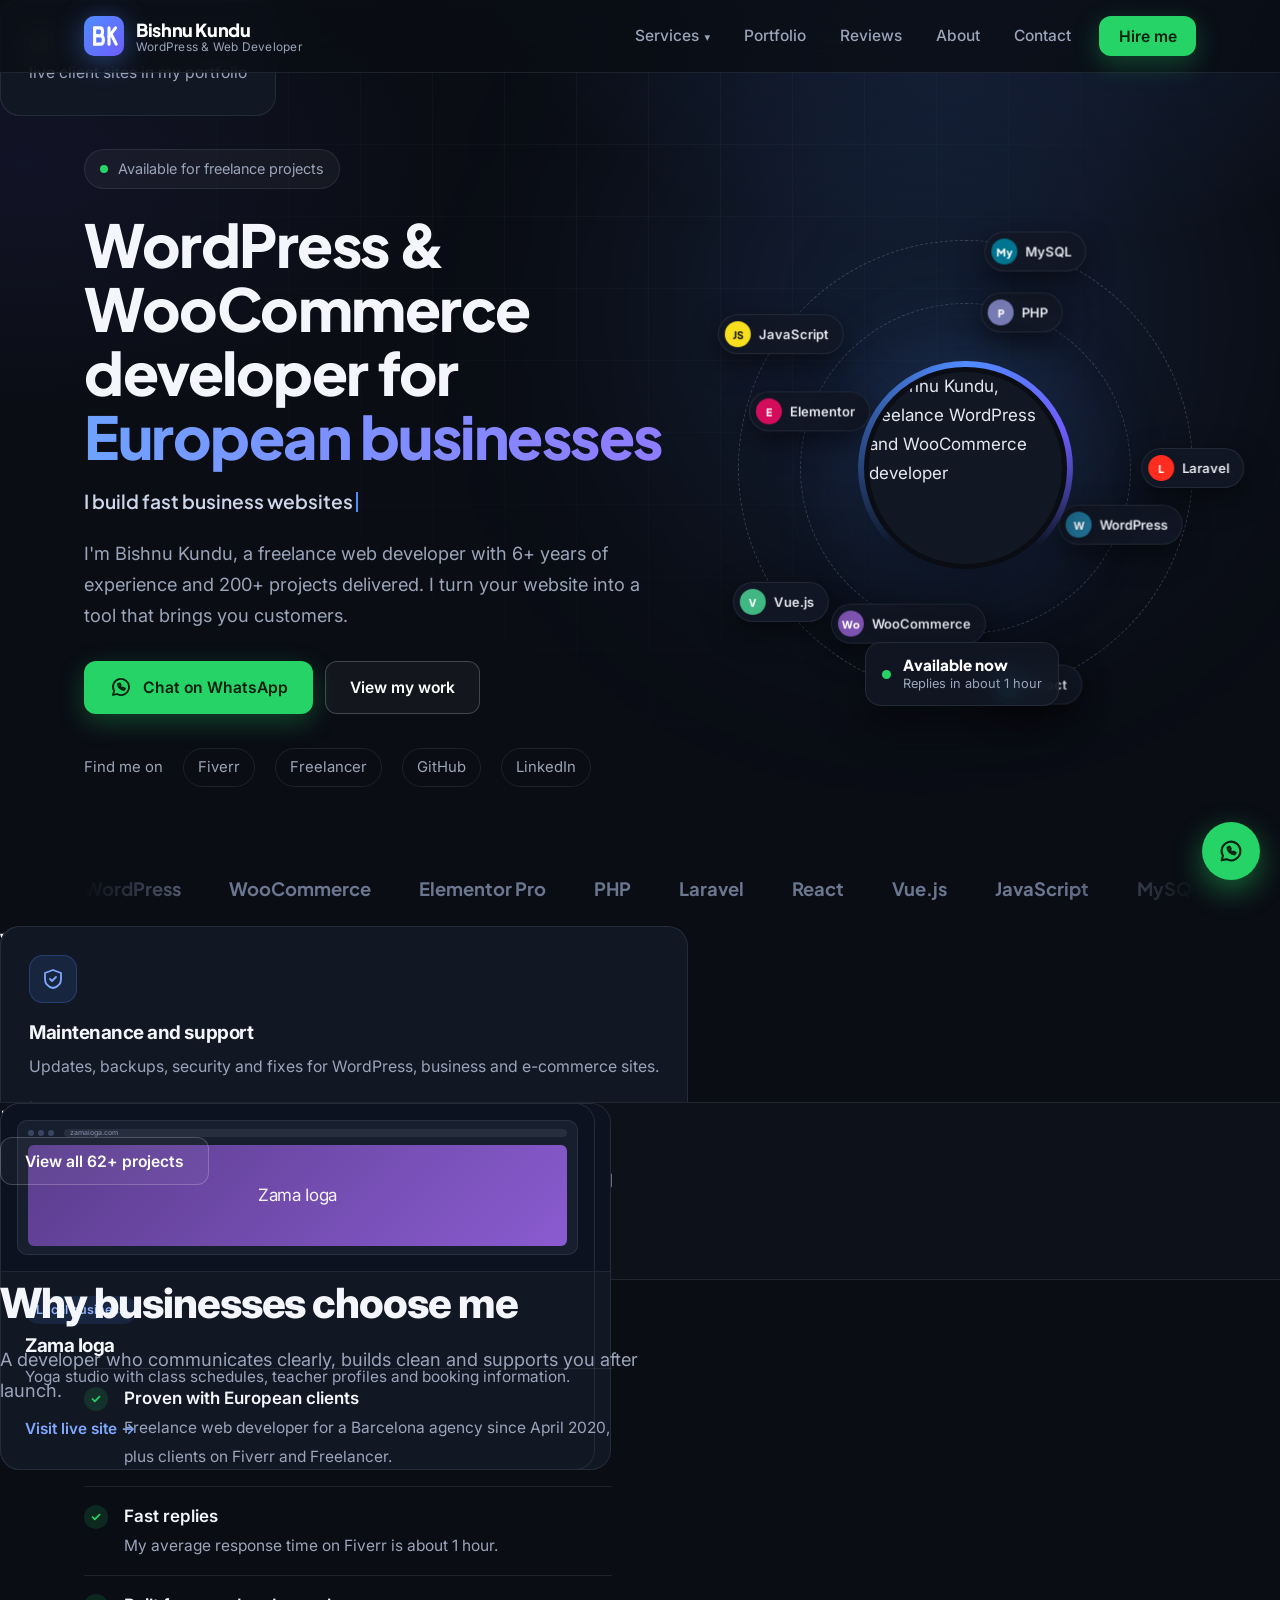
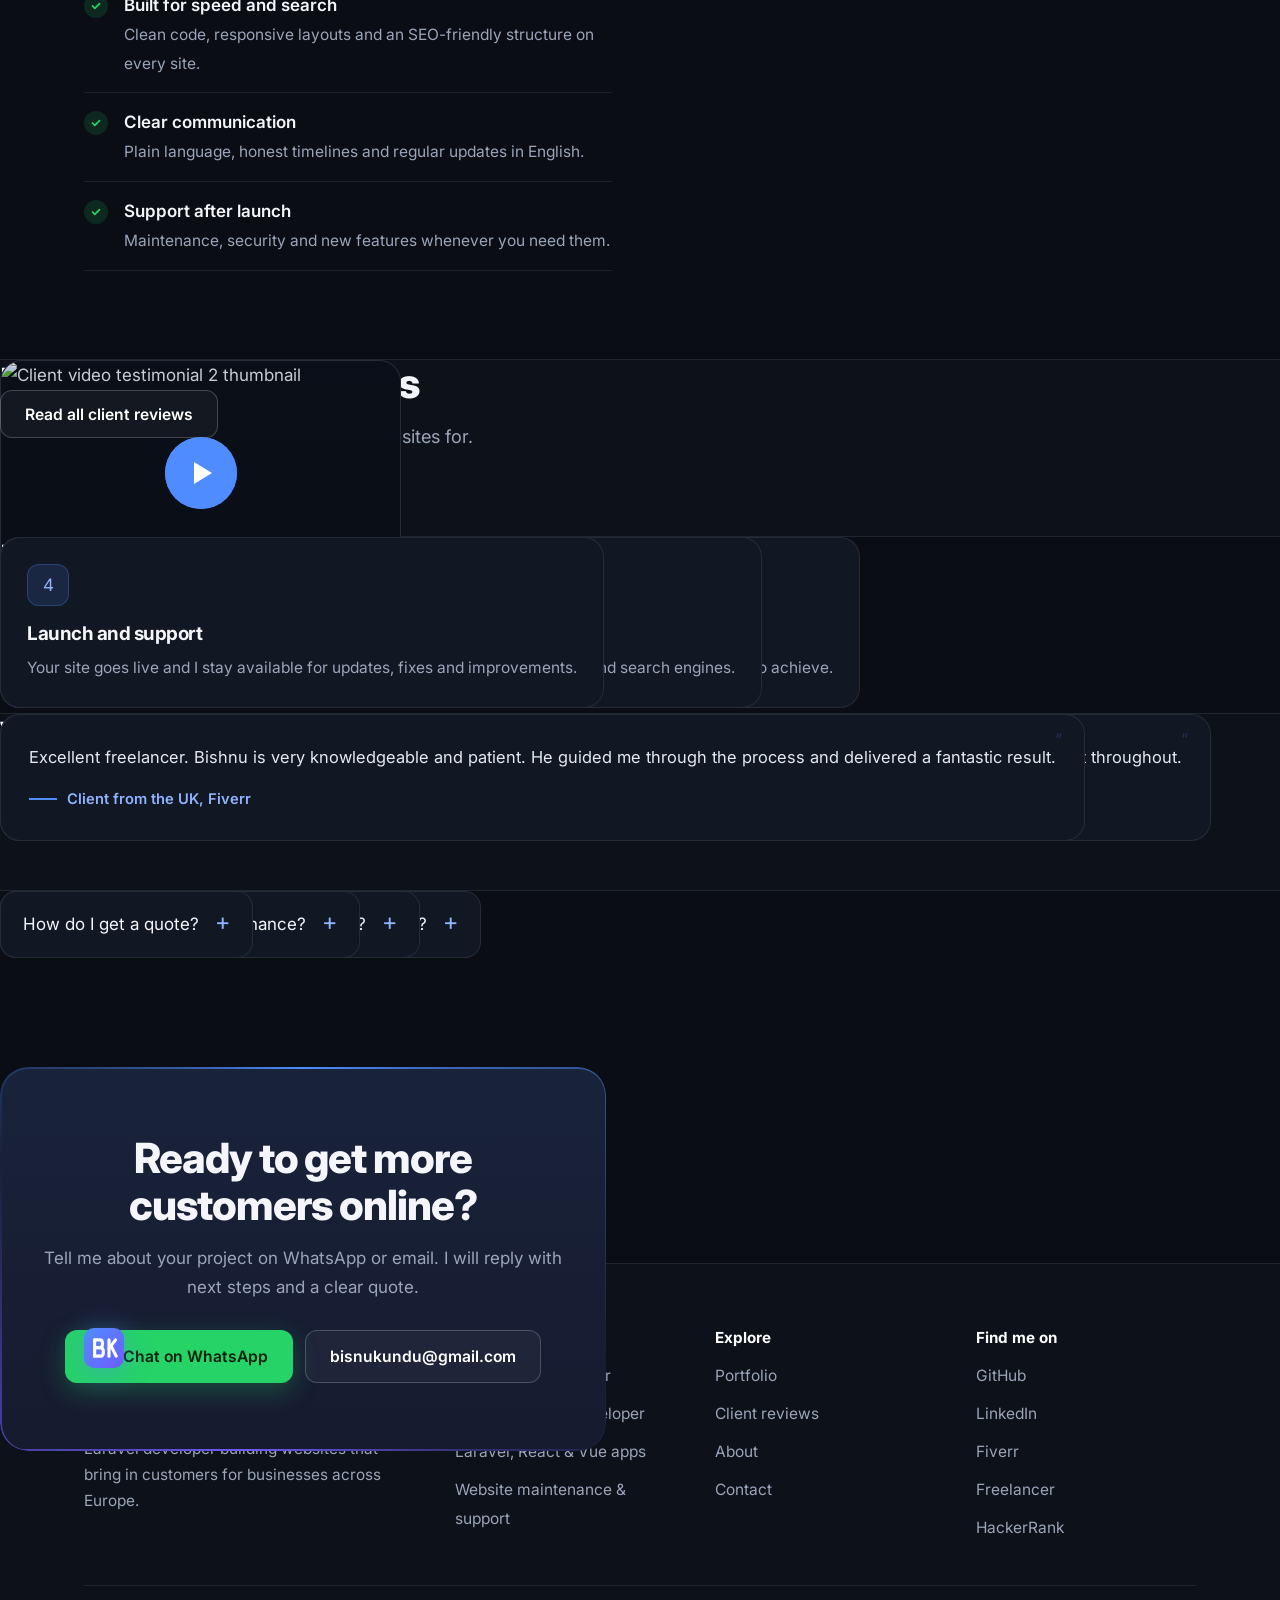
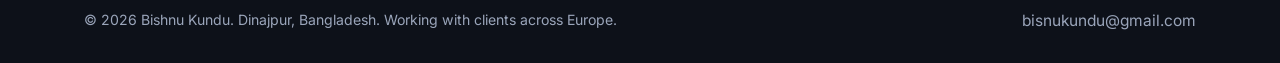
==== commit 8ff42add: "Hero: orbiting skills around profile photo; service pages: vertical What you get" ====
--- a/index.html
+++ b/index.html
@@ -34,7 +34,7 @@
 <link href="https://fonts.googleapis.com/css2?family=Inter:wght@400;500;600&family=Plus+Jakarta+Sans:wght@600;700;800&display=swap" rel="stylesheet">
 <link rel="stylesheet" href="/style.css">
 <script>document.documentElement.classList.add('js')</script>
-<link rel="preload" as="image" href="/img/bisnu.webp" type="image/webp" fetchpriority="high">
+<link rel="preconnect" href="https://avatars.githubusercontent.com"><link rel="preload" as="image" href="https://avatars.githubusercontent.com/u/48401689?v=4&s=640" fetchpriority="high">
 <script type="application/ld+json">{"@context": "https://schema.org", "@type": "Person", "@id": "https://bisnukundu.netlify.app/#person", "name": "Bishnu Kundu", "alternateName": ["Bisnu Kundu", "bisnukundu", "Bisnu K", "Bishnu K"], "url": "https://bisnukundu.netlify.app/", "image": "https://bisnukundu.netlify.app/img/bisnu.webp", "jobTitle": "Freelance WordPress and WooCommerce Developer", "email": "bisnukundu@gmail.com", "address": {"@type": "PostalAddress", "addressLocality": "Dinajpur", "addressCountry": "BD"}, "knowsLanguage": ["English", "Bengali"], "knowsAbout": ["WordPress", "WooCommerce", "Elementor", "PHP", "Laravel", "React", "Vue.js", "JavaScript", "MySQL", "Website maintenance", "Website redesign"], "sameAs": ["https://github.com/bisnukundu", "https://www.linkedin.com/in/bisnukundu/", "https://www.fiverr.com/bisnukundu", "https://www.freelancer.com/u/bisnukundu", "https://www.hackerrank.com/profile/bisnukundu"]}</script><script type="application/ld+json">{"@context": "https://schema.org", "@type": "ProfessionalService", "@id": "https://bisnukundu.netlify.app/#business", "name": "Bishnu Kundu, Web Development", "url": "https://bisnukundu.netlify.app/", "logo": "https://bisnukundu.netlify.app/logo.svg", "image": "https://bisnukundu.netlify.app/og-image.png", "founder": {"@id": "https://bisnukundu.netlify.app/#person"}, "areaServed": [{"@type": "Place", "name": "Europe"}, {"@type": "Country", "name": "Spain"}], "serviceType": ["WordPress development", "WooCommerce development", "Website redesign", "Laravel development", "Website maintenance"], "sameAs": ["https://github.com/bisnukundu", "https://www.linkedin.com/in/bisnukundu/", "https://www.fiverr.com/bisnukundu", "https://www.freelancer.com/u/bisnukundu", "https://www.hackerrank.com/profile/bisnukundu"]}</script><script type="application/ld+json">{"@context": "https://schema.org", "@type": "WebSite", "@id": "https://bisnukundu.netlify.app/#website", "name": "Bishnu Kundu", "alternateName": ["Bisnu Kundu", "bisnukundu", "Bisnu K", "Bishnu K"], "url": "https://bisnukundu.netlify.app/", "inLanguage": "en", "publisher": {"@id": "https://bisnukundu.netlify.app/#person"}}</script><script type="application/ld+json">{"@context": "https://schema.org", "@type": "FAQPage", "mainEntity": [{"@type": "Question", "name": "Do you work with clients in Europe?", "acceptedAnswer": {"@type": "Answer", "text": "Yes. Most of my clients are in Europe, especially Spain. I have worked with a Barcelona-based agency since 2020, and we communicate over WhatsApp, email or video call."}}, {"@type": "Question", "name": "How long does a website take?", "acceptedAnswer": {"@type": "Answer", "text": "A simple business website usually takes 2 to 4 weeks. Online shops and custom applications take 6 to 12 weeks or more depending on features. You get a timeline estimate after our first conversation."}}, {"@type": "Question", "name": "Can you redesign my existing WordPress website?", "acceptedAnswer": {"@type": "Answer", "text": "Yes. I redesign existing WordPress sites with a modern look, better speed and a clearer path for visitors to contact you or buy, without losing your content."}}, {"@type": "Question", "name": "Do you build WooCommerce online shops?", "acceptedAnswer": {"@type": "Answer", "text": "Yes. I build WooCommerce stores with product catalogues, payments, shipping options and the checkout experience your customers expect."}}, {"@type": "Question", "name": "Do you offer website maintenance?", "acceptedAnswer": {"@type": "Answer", "text": "Yes. I maintain WordPress sites, business websites and WooCommerce stores, including updates, backups, security checks, bug fixes and small changes."}}, {"@type": "Question", "name": "How do I get a quote?", "acceptedAnswer": {"@type": "Answer", "text": "Message me on WhatsApp or email with a short description of your project. I will reply with questions or a quote."}}]}</script>
 </head>
 <body>
@@ -55,12 +55,7 @@
 <div class="cta"><a class="btn btn-wa" href="https://wa.link/w53g4s" target="_blank" rel="noopener"><svg class="ic" viewBox="0 0 24 24" fill="none" stroke="currentColor" stroke-width="1.8" stroke-linecap="round" stroke-linejoin="round" aria-hidden="true"><path d="M20 12a8 8 0 0 1-11.9 7L4 20l1.1-4A8 8 0 1 1 20 12Z"/><path d="M9 9c0 3 3 6 6 6l1-1.5-2-1-1 .7c-.8-.4-1.5-1.1-1.9-1.9l.7-1-1-2L9 9Z"/></svg>Chat on WhatsApp</a><a class="btn btn-line" href="/portfolio/">View my work</a></div>
 <div class="trust"><span>Find me on</span><a href="https://www.fiverr.com/bisnukundu" rel="me noopener" target="_blank">Fiverr</a><a href="https://www.freelancer.com/u/bisnukundu" rel="me noopener" target="_blank">Freelancer</a><a href="https://github.com/bisnukundu" rel="me noopener" target="_blank">GitHub</a><a href="https://www.linkedin.com/in/bisnukundu/" rel="me noopener" target="_blank">LinkedIn</a></div>
 </div>
-<div class="pframe">
-<img class="pimg" src="/img/bisnu.webp" alt="Bishnu Kundu, freelance WordPress and WooCommerce developer" width="760" height="978" fetchpriority="high">
-<div class="chip c1"><svg class="ic" viewBox="0 0 24 24" fill="none" stroke="currentColor" stroke-width="1.8" stroke-linecap="round" stroke-linejoin="round" aria-hidden="true"><path d="M12 3 3 8l9 5 9-5-9-5Z"/><path d="m3 13 9 5 9-5"/></svg><div><b>WordPress</b><small>WooCommerce · Elementor</small></div></div>
-<div class="chip c2"><svg class="ic" viewBox="0 0 24 24" fill="none" stroke="currentColor" stroke-width="1.8" stroke-linecap="round" stroke-linejoin="round" aria-hidden="true"><path d="m5 12 5 5L20 7"/></svg><div><b>200+ projects</b><small>6+ years experience</small></div></div>
-<div class="chip c3"><span class="dot"></span><div><b style="font-size:.95rem">Available now</b><small>Replies in about 1 hour</small></div></div>
-</div>
+<div class="orbit" role="img" aria-label="Bishnu Kundu surrounded by the technologies he works with: WordPress, WooCommerce, Elementor, PHP, Laravel, React, Vue.js, JavaScript and MySQL"><span class="glow-o" aria-hidden="true"></span><div class="ring r1" aria-hidden="true"><span class="b" style="--a:20deg"><span class="in"><span class="cnt"><i style="background:#21759b;color:#fff">W</i>WordPress</span></span></span><span class="b" style="--a:110deg"><span class="in"><span class="cnt"><i style="background:#7f54b3;color:#fff">Wo</i>WooCommerce</span></span></span><span class="b" style="--a:200deg"><span class="in"><span class="cnt"><i style="background:#d30c5c;color:#fff">E</i>Elementor</span></span></span><span class="b" style="--a:290deg"><span class="in"><span class="cnt"><i style="background:#777bb4;color:#fff">P</i>PHP</span></span></span></div><div class="ring r2" aria-hidden="true"><span class="b" style="--a:0deg"><span class="in"><span class="cnt"><i style="background:#ff2d20;color:#fff">L</i>Laravel</span></span></span><span class="b" style="--a:72deg"><span class="in"><span class="cnt"><i style="background:#149eca;color:#fff">R</i>React</span></span></span><span class="b" style="--a:144deg"><span class="in"><span class="cnt"><i style="background:#41b883;color:#fff">V</i>Vue.js</span></span></span><span class="b" style="--a:216deg"><span class="in"><span class="cnt"><i style="background:#f7df1e;color:#1a1a1a">JS</i>JavaScript</span></span></span><span class="b" style="--a:288deg"><span class="in"><span class="cnt"><i style="background:#00758f;color:#fff">My</i>MySQL</span></span></span></div><span class="spark" style="top:8%;left:30%;animation-delay:0s"></span><span class="spark" style="top:18%;left:82%;animation-delay:0.8s"></span><span class="spark" style="top:40%;left:4%;animation-delay:1.6s"></span><span class="spark" style="top:62%;left:95%;animation-delay:2.2s"></span><span class="spark" style="top:86%;left:18%;animation-delay:0.4s"></span><span class="spark" style="top:92%;left:70%;animation-delay:1.2s"></span><span class="spark" style="top:4%;left:60%;animation-delay:2.6s"></span><span class="spark" style="top:52%;left:50%;animation-delay:1.9s"></span><div class="avatar"><img src="https://avatars.githubusercontent.com/u/48401689?v=4&s=640" alt="Bishnu Kundu, freelance WordPress and WooCommerce developer" width="320" height="320" fetchpriority="high"></div><div class="chip c3"><span class="dot"></span><div><b style="font-size:.95rem">Available now</b><small>Replies in about 1 hour</small></div></div></div>
 </div></section>
 
 <div class="wrap"><div class="stats">
--- a/style.css
+++ b/style.css
@@ -265,3 +265,32 @@
 .ml{list-style:none;display:grid;gap:9px;margin-top:16px}
 .ml li{color:var(--mu);font-size:.96rem;padding-left:22px;position:relative}
 .ml li:before{content:"";position:absolute;left:0;top:.62em;width:8px;height:8px;border-radius:50%;background:var(--ac)}
+
+.split.stack{grid-template-columns:1fr;gap:28px}
+.split.stack .ticks{max-width:860px}
+/* hero orbit */
+.orbit{--o:clamp(320px,38vw,460px);position:relative;width:var(--o);height:var(--o);margin:0 auto;display:grid;place-items:center}
+.glow-o{position:absolute;inset:16%;border-radius:50%;background:radial-gradient(circle,rgba(79,140,255,.4),transparent 68%);filter:blur(34px);animation:pulse 4s ease-in-out infinite alternate}
+@keyframes pulse{to{transform:scale(1.3);opacity:.55}}
+.avatar{position:relative;width:calc(var(--o)*.44);height:calc(var(--o)*.44);border-radius:50%;isolation:isolate;z-index:2;box-shadow:0 20px 60px rgba(0,0,0,.5)}
+.avatar:before{content:"";position:absolute;inset:-6px;border-radius:50%;background:conic-gradient(from var(--a),var(--ac),var(--ac2),transparent 38%,transparent 62%,var(--ac));animation:spin 5s linear infinite;z-index:-1}
+.avatar img{width:100%;height:100%;border-radius:50%;object-fit:cover;object-position:50% 20%;border:5px solid var(--bg);background:var(--card)}
+.ring{position:absolute;left:50%;top:50%;width:var(--s);height:var(--s);margin:calc(var(--s)/-2) 0 0 calc(var(--s)/-2);border:1px dashed rgba(148,163,184,.3);border-radius:50%;animation:rot var(--t) linear infinite}
+.r1{--s:calc(var(--o)*.72);--t:28s}
+.r2{--s:calc(var(--o)*.99);--t:46s;animation-direction:reverse}
+@keyframes rot{to{transform:rotate(360deg)}}
+.b{position:absolute;left:50%;top:50%;width:0;height:0;transform:rotate(var(--a)) translateX(calc(var(--s)/2)) rotate(calc(var(--a)*-1))}
+.in{position:absolute;left:0;top:0;transform:translate(-50%,-50%)}
+.cnt{display:inline-flex;align-items:center;gap:8px;padding:6px 14px 6px 6px;border-radius:999px;background:rgba(18,23,36,.92);border:1px solid var(--line);box-shadow:0 10px 28px rgba(0,0,0,.5);font:600 .82rem var(--b);color:#e6e9f0;white-space:nowrap;backdrop-filter:blur(8px);-webkit-backdrop-filter:blur(8px)}
+.cnt i{width:26px;height:26px;border-radius:50%;display:grid;place-items:center;font:800 .66rem var(--d);font-style:normal}
+.r1 .cnt{animation:rot 28s linear infinite reverse}
+.r2 .cnt{animation:rot 46s linear infinite}
+.spark{position:absolute;width:5px;height:5px;border-radius:50%;background:#8fb3ff;opacity:0;animation:tw 3.2s ease-in-out infinite}
+@keyframes tw{50%{opacity:.9;transform:scale(1.7)}}
+.orbit .c3{bottom:-8px;left:50%;margin-left:-100px;z-index:3}
+@media(max-width:960px){
+.orbit{--o:min(76vw,380px)}
+.r2{--s:calc(var(--o)*.94)}
+.cnt{font-size:.72rem;padding:5px 11px 5px 5px;gap:6px}
+.cnt i{width:22px;height:22px;font-size:.6rem}
+}
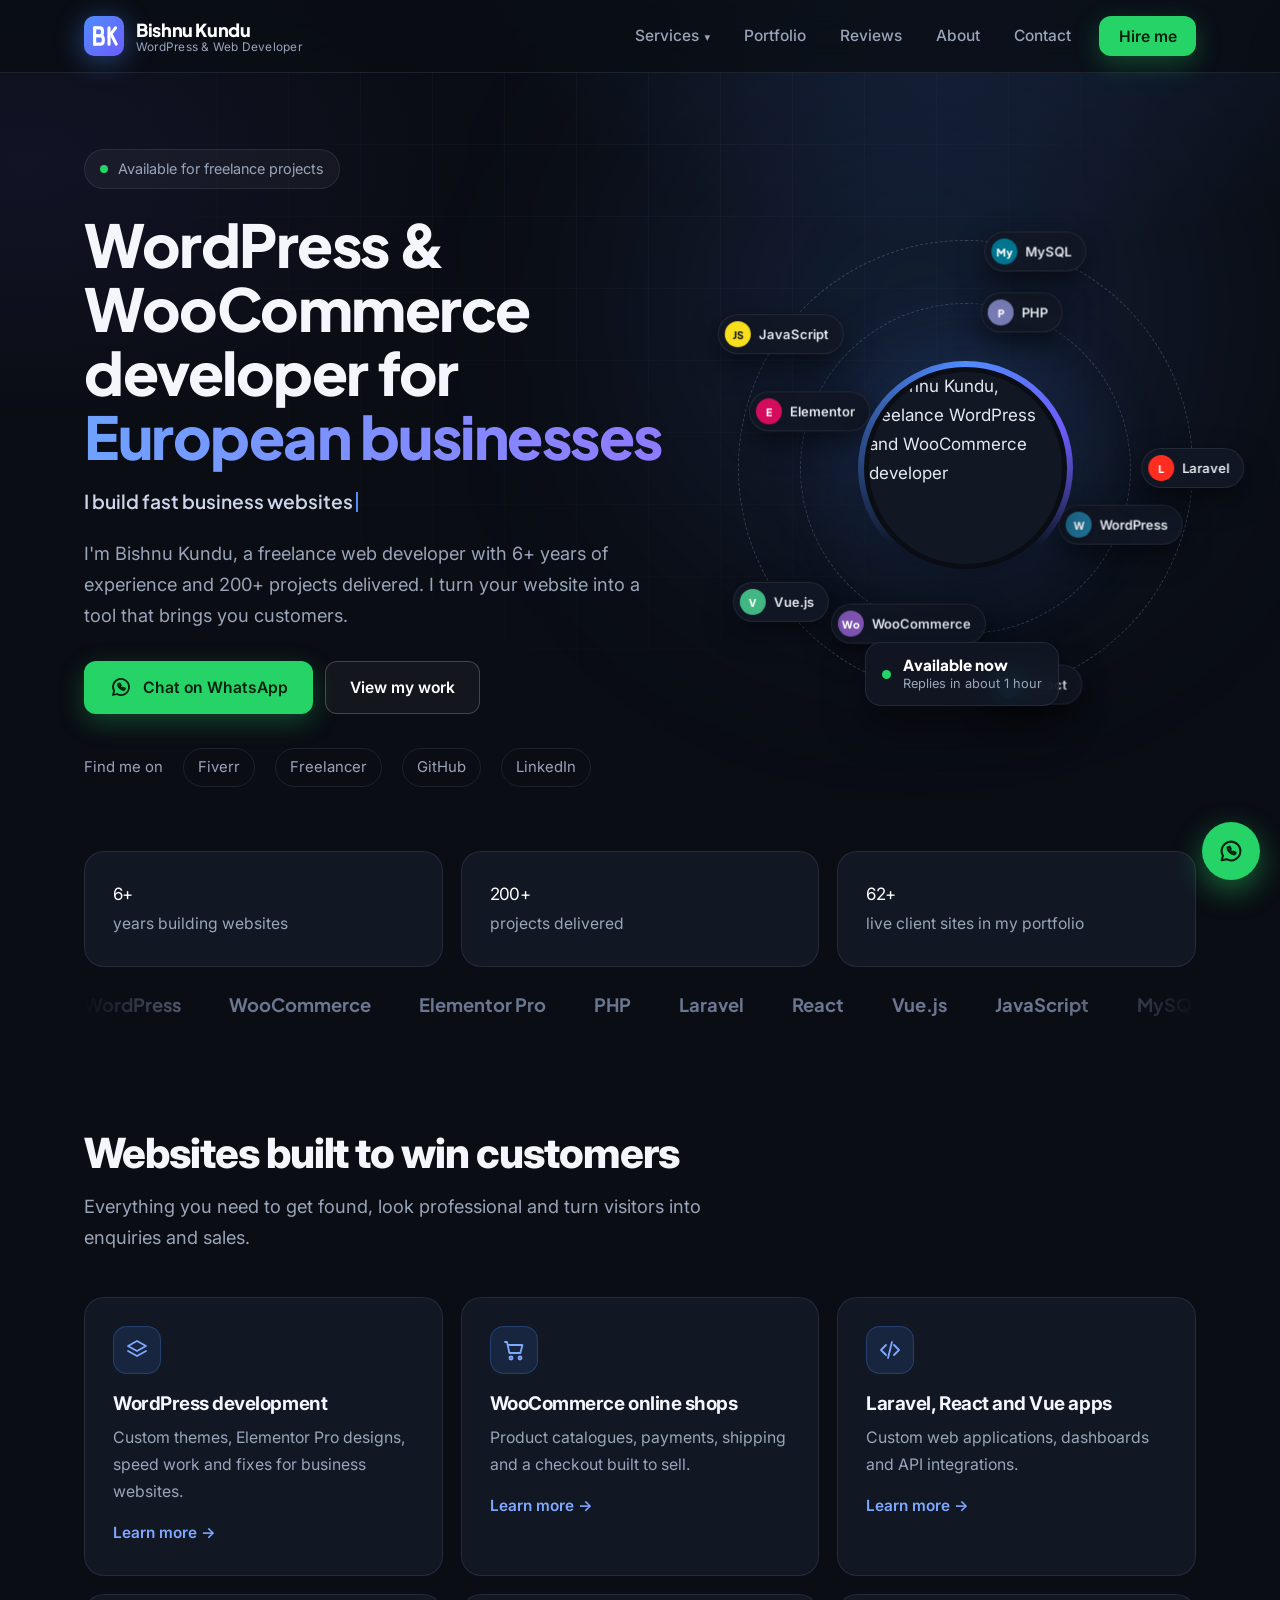
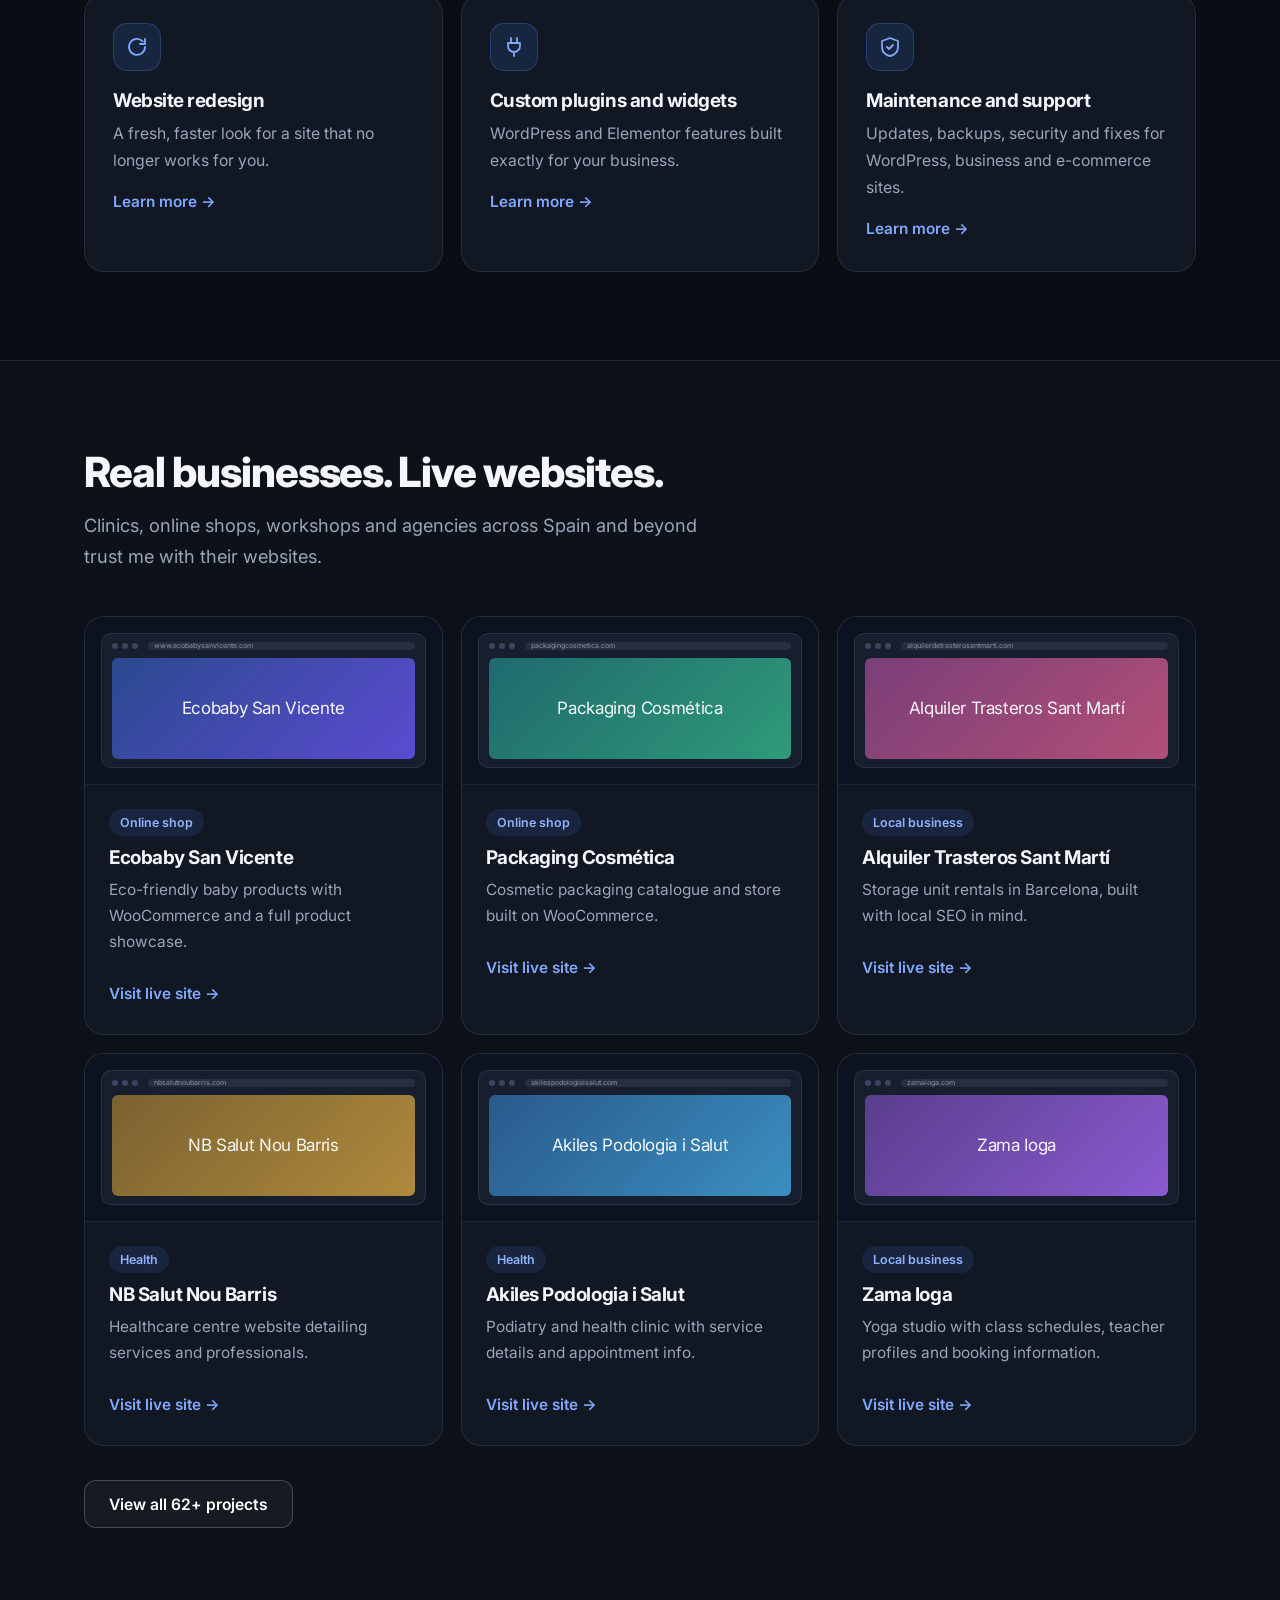
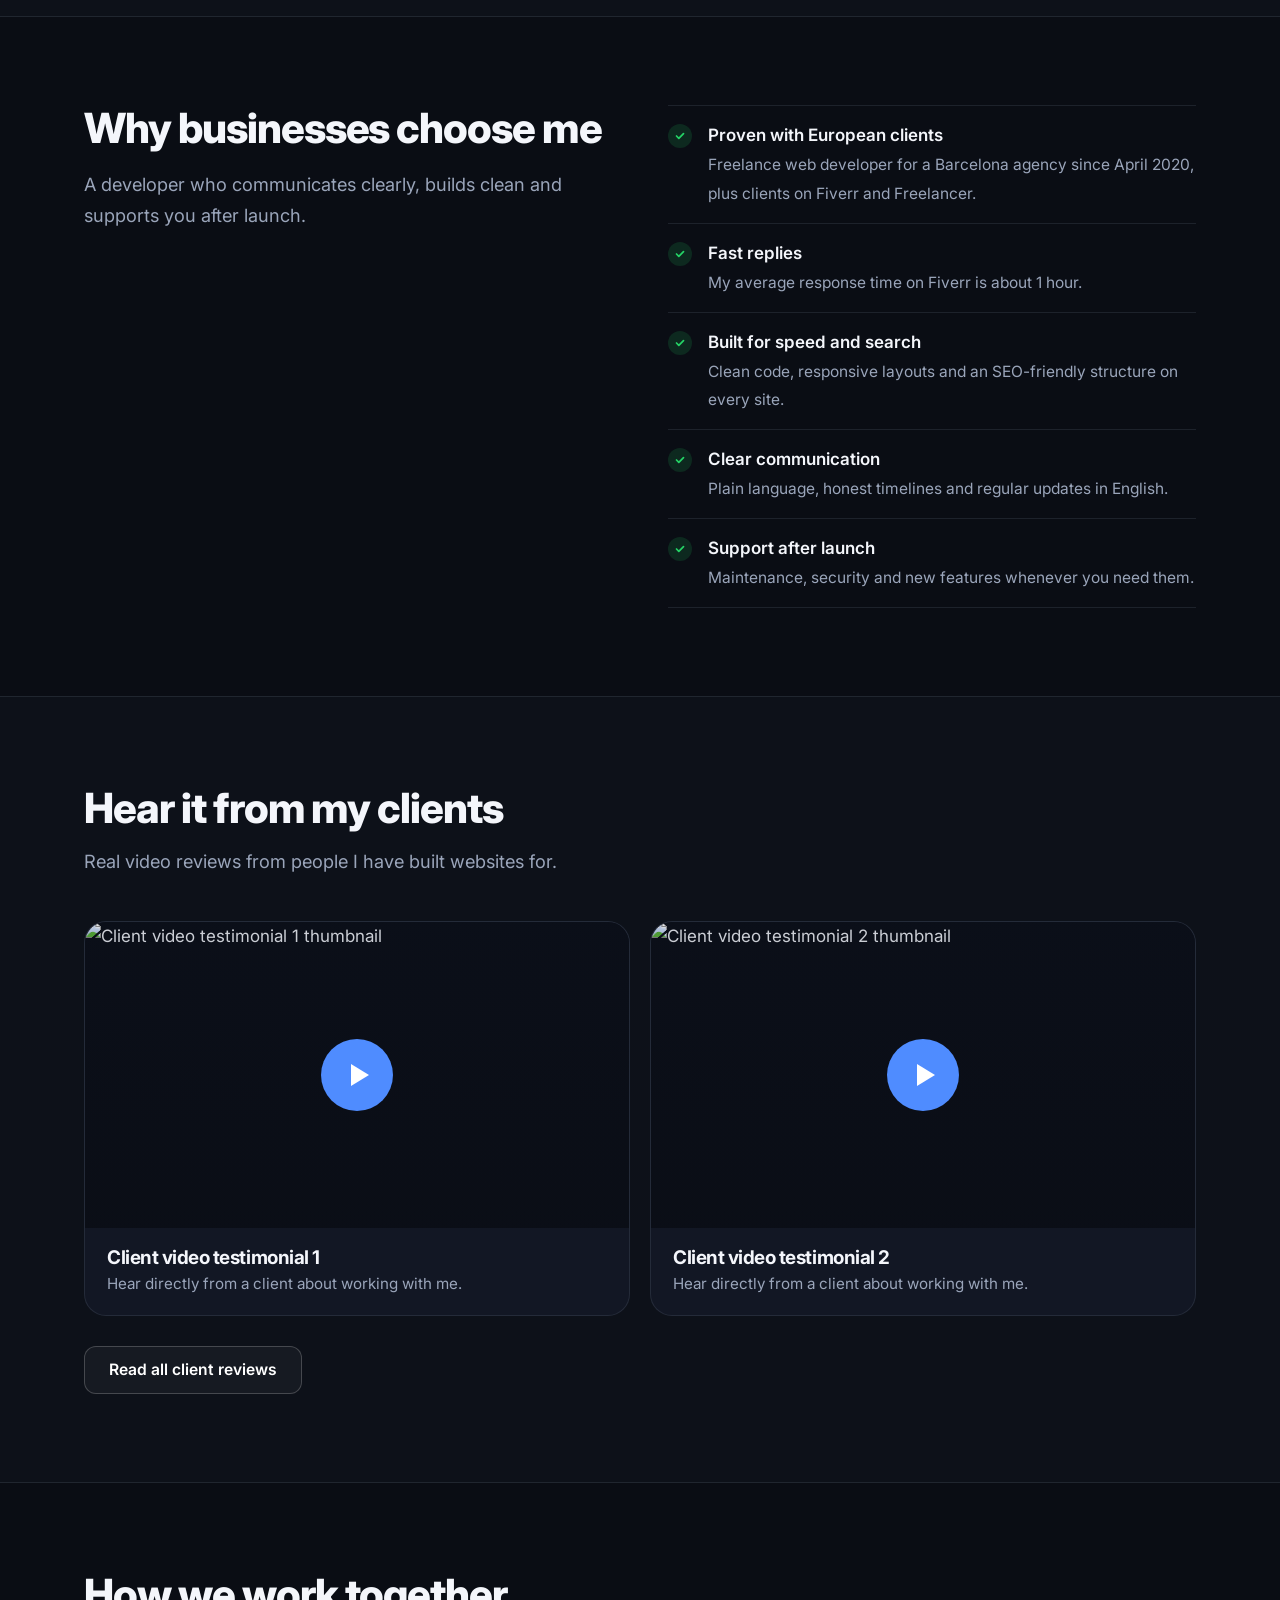
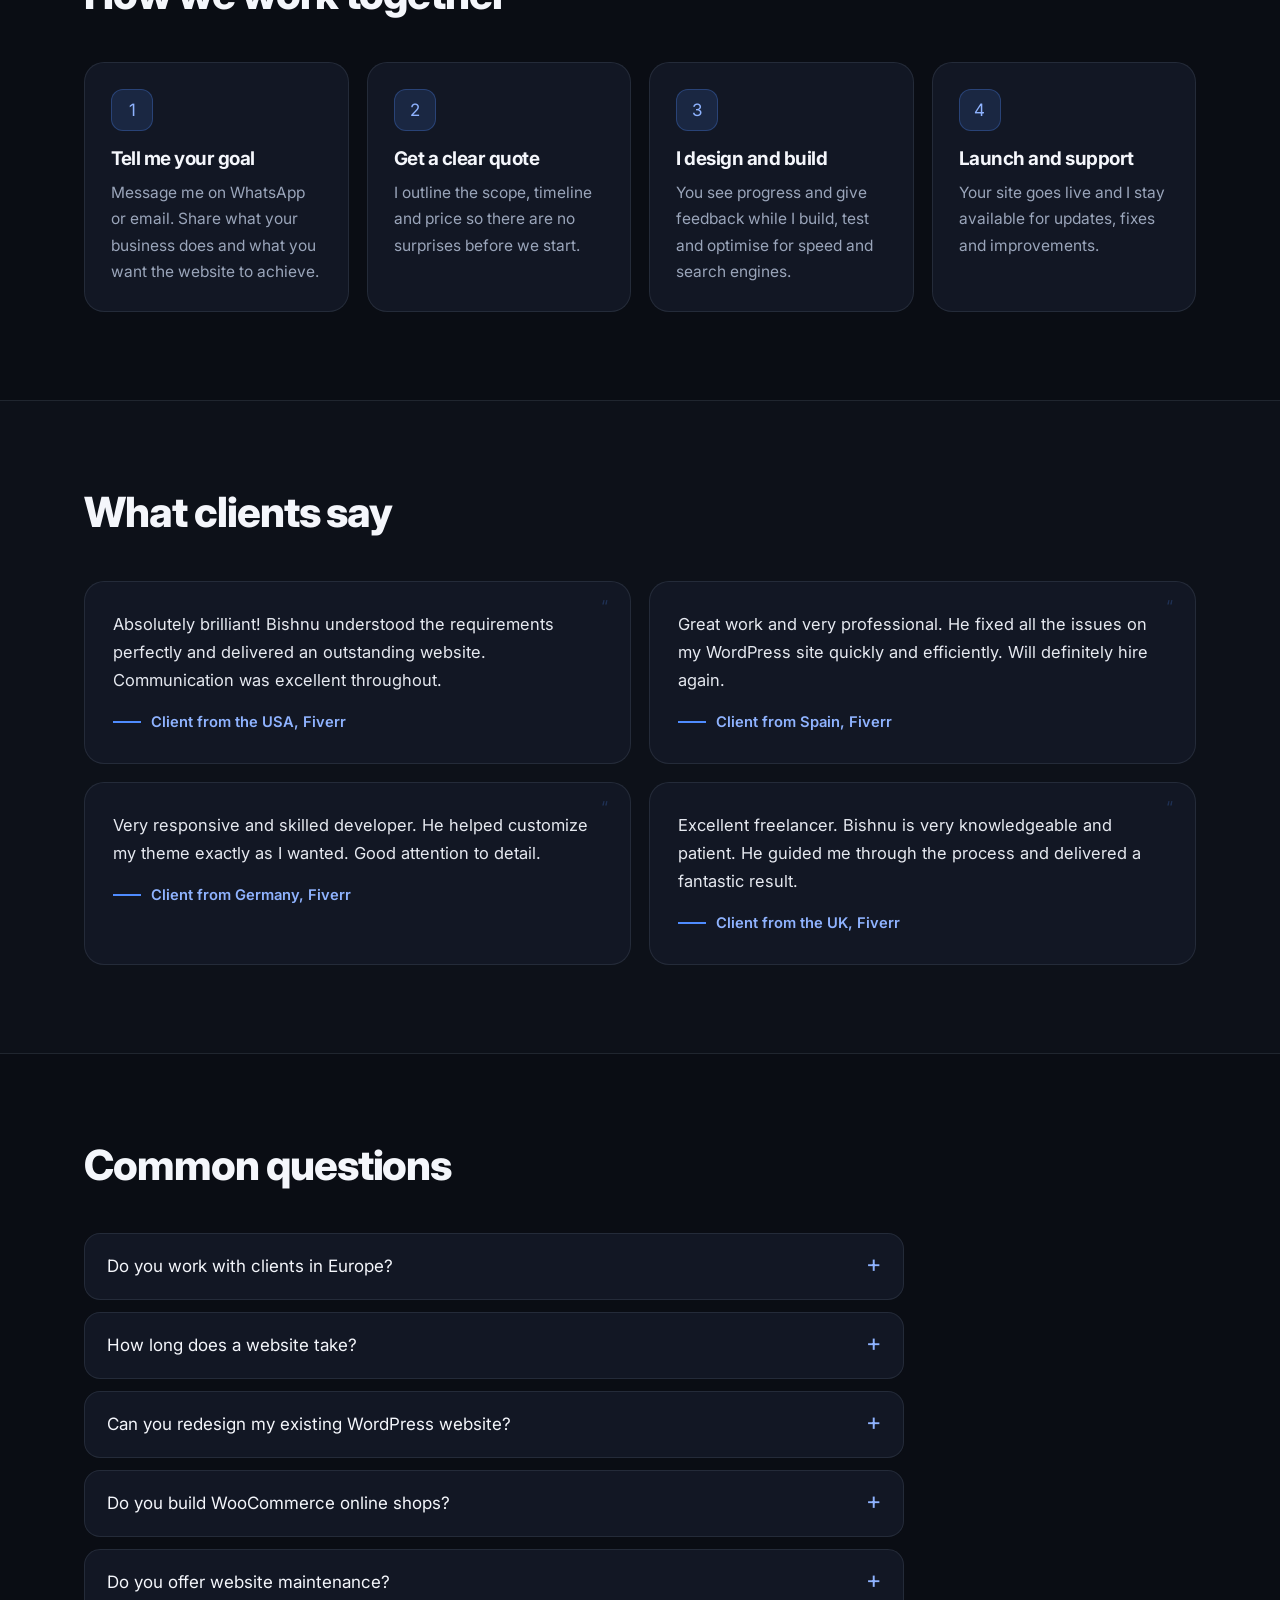
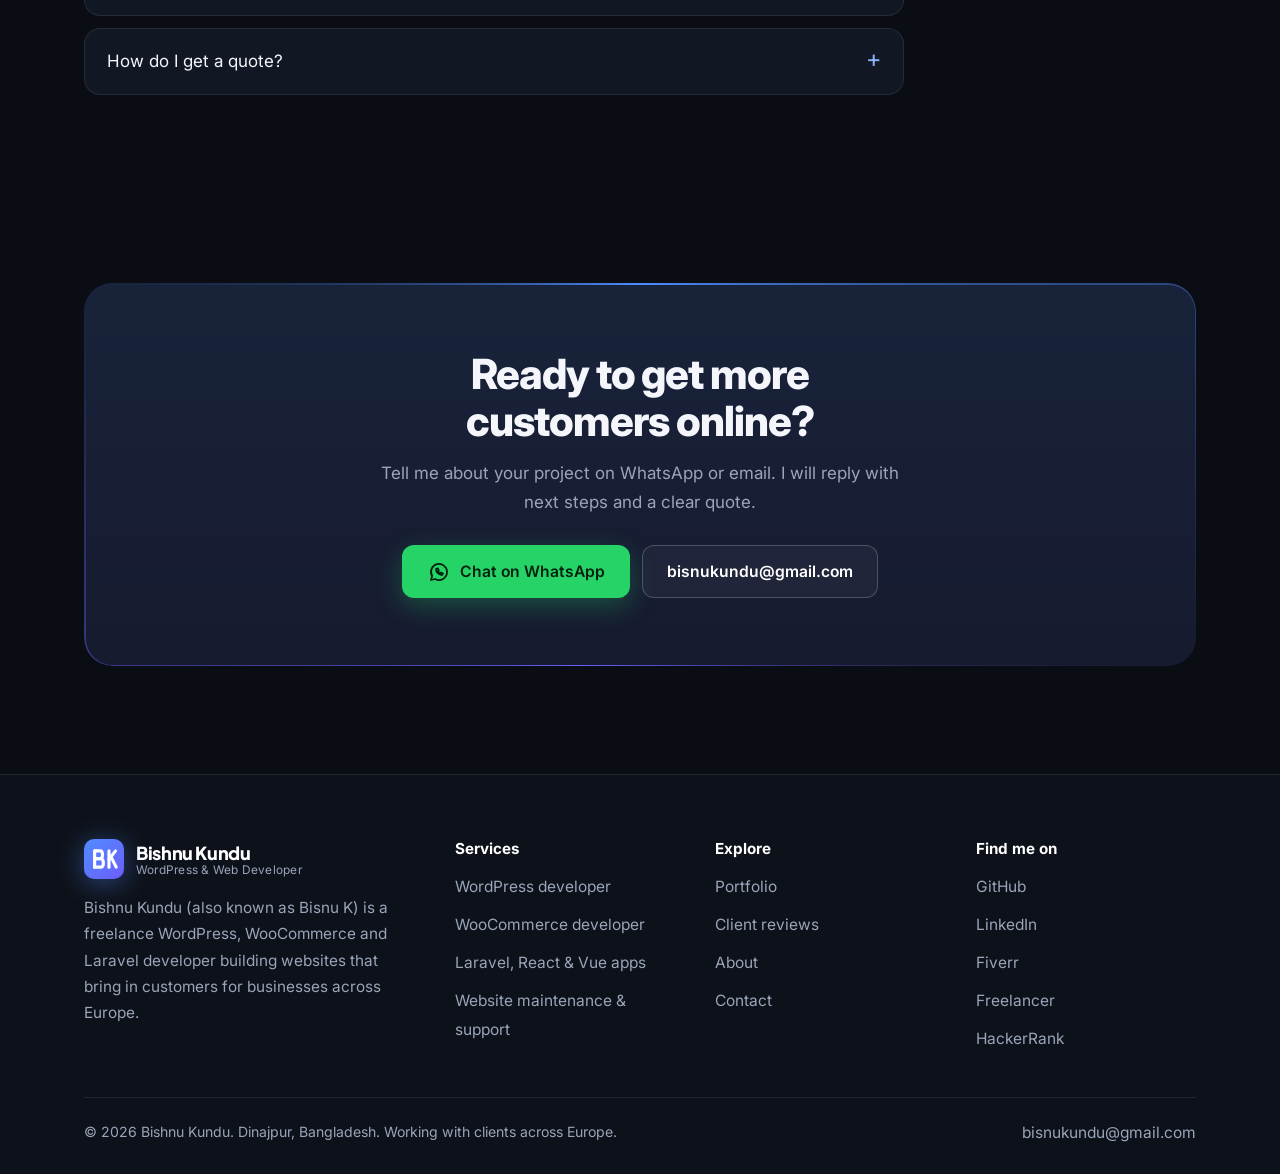
==== commit 60855756: "Fix layout bug (class name collision), orbit hero on About page, cache-busting for CSS/JS" ====
--- a/index.html
+++ b/index.html
@@ -32,7 +32,7 @@
 <link rel="preconnect" href="https://fonts.googleapis.com">
 <link rel="preconnect" href="https://fonts.gstatic.com" crossorigin>
 <link href="https://fonts.googleapis.com/css2?family=Inter:wght@400;500;600&family=Plus+Jakarta+Sans:wght@600;700;800&display=swap" rel="stylesheet">
-<link rel="stylesheet" href="/style.css">
+<link rel="stylesheet" href="/style.css?v=1ecafc1d">
 <script>document.documentElement.classList.add('js')</script>
 <link rel="preconnect" href="https://avatars.githubusercontent.com"><link rel="preload" as="image" href="https://avatars.githubusercontent.com/u/48401689?v=4&s=640" fetchpriority="high">
 <script type="application/ld+json">{"@context": "https://schema.org", "@type": "Person", "@id": "https://bisnukundu.netlify.app/#person", "name": "Bishnu Kundu", "alternateName": ["Bisnu Kundu", "bisnukundu", "Bisnu K", "Bishnu K"], "url": "https://bisnukundu.netlify.app/", "image": "https://bisnukundu.netlify.app/img/bisnu.webp", "jobTitle": "Freelance WordPress and WooCommerce Developer", "email": "bisnukundu@gmail.com", "address": {"@type": "PostalAddress", "addressLocality": "Dinajpur", "addressCountry": "BD"}, "knowsLanguage": ["English", "Bengali"], "knowsAbout": ["WordPress", "WooCommerce", "Elementor", "PHP", "Laravel", "React", "Vue.js", "JavaScript", "MySQL", "Website maintenance", "Website redesign"], "sameAs": ["https://github.com/bisnukundu", "https://www.linkedin.com/in/bisnukundu/", "https://www.fiverr.com/bisnukundu", "https://www.freelancer.com/u/bisnukundu", "https://www.hackerrank.com/profile/bisnukundu"]}</script><script type="application/ld+json">{"@context": "https://schema.org", "@type": "ProfessionalService", "@id": "https://bisnukundu.netlify.app/#business", "name": "Bishnu Kundu, Web Development", "url": "https://bisnukundu.netlify.app/", "logo": "https://bisnukundu.netlify.app/logo.svg", "image": "https://bisnukundu.netlify.app/og-image.png", "founder": {"@id": "https://bisnukundu.netlify.app/#person"}, "areaServed": [{"@type": "Place", "name": "Europe"}, {"@type": "Country", "name": "Spain"}], "serviceType": ["WordPress development", "WooCommerce development", "Website redesign", "Laravel development", "Website maintenance"], "sameAs": ["https://github.com/bisnukundu", "https://www.linkedin.com/in/bisnukundu/", "https://www.fiverr.com/bisnukundu", "https://www.freelancer.com/u/bisnukundu", "https://www.hackerrank.com/profile/bisnukundu"]}</script><script type="application/ld+json">{"@context": "https://schema.org", "@type": "WebSite", "@id": "https://bisnukundu.netlify.app/#website", "name": "Bishnu Kundu", "alternateName": ["Bisnu Kundu", "bisnukundu", "Bisnu K", "Bishnu K"], "url": "https://bisnukundu.netlify.app/", "inLanguage": "en", "publisher": {"@id": "https://bisnukundu.netlify.app/#person"}}</script><script type="application/ld+json">{"@context": "https://schema.org", "@type": "FAQPage", "mainEntity": [{"@type": "Question", "name": "Do you work with clients in Europe?", "acceptedAnswer": {"@type": "Answer", "text": "Yes. Most of my clients are in Europe, especially Spain. I have worked with a Barcelona-based agency since 2020, and we communicate over WhatsApp, email or video call."}}, {"@type": "Question", "name": "How long does a website take?", "acceptedAnswer": {"@type": "Answer", "text": "A simple business website usually takes 2 to 4 weeks. Online shops and custom applications take 6 to 12 weeks or more depending on features. You get a timeline estimate after our first conversation."}}, {"@type": "Question", "name": "Can you redesign my existing WordPress website?", "acceptedAnswer": {"@type": "Answer", "text": "Yes. I redesign existing WordPress sites with a modern look, better speed and a clearer path for visitors to contact you or buy, without losing your content."}}, {"@type": "Question", "name": "Do you build WooCommerce online shops?", "acceptedAnswer": {"@type": "Answer", "text": "Yes. I build WooCommerce stores with product catalogues, payments, shipping options and the checkout experience your customers expect."}}, {"@type": "Question", "name": "Do you offer website maintenance?", "acceptedAnswer": {"@type": "Answer", "text": "Yes. I maintain WordPress sites, business websites and WooCommerce stores, including updates, backups, security checks, bug fixes and small changes."}}, {"@type": "Question", "name": "How do I get a quote?", "acceptedAnswer": {"@type": "Answer", "text": "Message me on WhatsApp or email with a short description of your project. I will reply with questions or a quote."}}]}</script>
@@ -55,7 +55,7 @@
 <div class="cta"><a class="btn btn-wa" href="https://wa.link/w53g4s" target="_blank" rel="noopener"><svg class="ic" viewBox="0 0 24 24" fill="none" stroke="currentColor" stroke-width="1.8" stroke-linecap="round" stroke-linejoin="round" aria-hidden="true"><path d="M20 12a8 8 0 0 1-11.9 7L4 20l1.1-4A8 8 0 1 1 20 12Z"/><path d="M9 9c0 3 3 6 6 6l1-1.5-2-1-1 .7c-.8-.4-1.5-1.1-1.9-1.9l.7-1-1-2L9 9Z"/></svg>Chat on WhatsApp</a><a class="btn btn-line" href="/portfolio/">View my work</a></div>
 <div class="trust"><span>Find me on</span><a href="https://www.fiverr.com/bisnukundu" rel="me noopener" target="_blank">Fiverr</a><a href="https://www.freelancer.com/u/bisnukundu" rel="me noopener" target="_blank">Freelancer</a><a href="https://github.com/bisnukundu" rel="me noopener" target="_blank">GitHub</a><a href="https://www.linkedin.com/in/bisnukundu/" rel="me noopener" target="_blank">LinkedIn</a></div>
 </div>
-<div class="orbit" role="img" aria-label="Bishnu Kundu surrounded by the technologies he works with: WordPress, WooCommerce, Elementor, PHP, Laravel, React, Vue.js, JavaScript and MySQL"><span class="glow-o" aria-hidden="true"></span><div class="ring r1" aria-hidden="true"><span class="b" style="--a:20deg"><span class="in"><span class="cnt"><i style="background:#21759b;color:#fff">W</i>WordPress</span></span></span><span class="b" style="--a:110deg"><span class="in"><span class="cnt"><i style="background:#7f54b3;color:#fff">Wo</i>WooCommerce</span></span></span><span class="b" style="--a:200deg"><span class="in"><span class="cnt"><i style="background:#d30c5c;color:#fff">E</i>Elementor</span></span></span><span class="b" style="--a:290deg"><span class="in"><span class="cnt"><i style="background:#777bb4;color:#fff">P</i>PHP</span></span></span></div><div class="ring r2" aria-hidden="true"><span class="b" style="--a:0deg"><span class="in"><span class="cnt"><i style="background:#ff2d20;color:#fff">L</i>Laravel</span></span></span><span class="b" style="--a:72deg"><span class="in"><span class="cnt"><i style="background:#149eca;color:#fff">R</i>React</span></span></span><span class="b" style="--a:144deg"><span class="in"><span class="cnt"><i style="background:#41b883;color:#fff">V</i>Vue.js</span></span></span><span class="b" style="--a:216deg"><span class="in"><span class="cnt"><i style="background:#f7df1e;color:#1a1a1a">JS</i>JavaScript</span></span></span><span class="b" style="--a:288deg"><span class="in"><span class="cnt"><i style="background:#00758f;color:#fff">My</i>MySQL</span></span></span></div><span class="spark" style="top:8%;left:30%;animation-delay:0s"></span><span class="spark" style="top:18%;left:82%;animation-delay:0.8s"></span><span class="spark" style="top:40%;left:4%;animation-delay:1.6s"></span><span class="spark" style="top:62%;left:95%;animation-delay:2.2s"></span><span class="spark" style="top:86%;left:18%;animation-delay:0.4s"></span><span class="spark" style="top:92%;left:70%;animation-delay:1.2s"></span><span class="spark" style="top:4%;left:60%;animation-delay:2.6s"></span><span class="spark" style="top:52%;left:50%;animation-delay:1.9s"></span><div class="avatar"><img src="https://avatars.githubusercontent.com/u/48401689?v=4&s=640" alt="Bishnu Kundu, freelance WordPress and WooCommerce developer" width="320" height="320" fetchpriority="high"></div><div class="chip c3"><span class="dot"></span><div><b style="font-size:.95rem">Available now</b><small>Replies in about 1 hour</small></div></div></div>
+<div class="orbit" role="img" aria-label="Bishnu Kundu surrounded by the technologies he works with: WordPress, WooCommerce, Elementor, PHP, Laravel, React, Vue.js, JavaScript and MySQL"><span class="glow-o" aria-hidden="true"></span><div class="ring r1" aria-hidden="true"><span class="ob" style="--a:20deg"><span class="oi"><span class="cnt"><i style="background:#21759b;color:#fff">W</i>WordPress</span></span></span><span class="ob" style="--a:110deg"><span class="oi"><span class="cnt"><i style="background:#7f54b3;color:#fff">Wo</i>WooCommerce</span></span></span><span class="ob" style="--a:200deg"><span class="oi"><span class="cnt"><i style="background:#d30c5c;color:#fff">E</i>Elementor</span></span></span><span class="ob" style="--a:290deg"><span class="oi"><span class="cnt"><i style="background:#777bb4;color:#fff">P</i>PHP</span></span></span></div><div class="ring r2" aria-hidden="true"><span class="ob" style="--a:0deg"><span class="oi"><span class="cnt"><i style="background:#ff2d20;color:#fff">L</i>Laravel</span></span></span><span class="ob" style="--a:72deg"><span class="oi"><span class="cnt"><i style="background:#149eca;color:#fff">R</i>React</span></span></span><span class="ob" style="--a:144deg"><span class="oi"><span class="cnt"><i style="background:#41b883;color:#fff">V</i>Vue.js</span></span></span><span class="ob" style="--a:216deg"><span class="oi"><span class="cnt"><i style="background:#f7df1e;color:#1a1a1a">JS</i>JavaScript</span></span></span><span class="ob" style="--a:288deg"><span class="oi"><span class="cnt"><i style="background:#00758f;color:#fff">My</i>MySQL</span></span></span></div><span class="spark" style="top:8%;left:30%;animation-delay:0s"></span><span class="spark" style="top:18%;left:82%;animation-delay:0.8s"></span><span class="spark" style="top:40%;left:4%;animation-delay:1.6s"></span><span class="spark" style="top:62%;left:95%;animation-delay:2.2s"></span><span class="spark" style="top:86%;left:18%;animation-delay:0.4s"></span><span class="spark" style="top:92%;left:70%;animation-delay:1.2s"></span><span class="spark" style="top:4%;left:60%;animation-delay:2.6s"></span><span class="spark" style="top:52%;left:50%;animation-delay:1.9s"></span><div class="avatar"><img src="https://avatars.githubusercontent.com/u/48401689?v=4&s=640" alt="Bishnu Kundu, freelance WordPress and WooCommerce developer" width="320" height="320" fetchpriority="high"></div><div class="chip c3"><span class="dot"></span><div><b style="font-size:.95rem">Available now</b><small>Replies in about 1 hour</small></div></div></div>
 </div></section>
 
 <div class="wrap"><div class="stats">
@@ -101,6 +101,6 @@
 <div class="copy"><span>© <script>document.write(new Date().getFullYear())</script> Bishnu Kundu. Dinajpur, Bangladesh. Working with clients across Europe.</span><a href="mailto:bisnukundu@gmail.com">bisnukundu@gmail.com</a></div>
 </div></footer>
 <a class="wa-fab" href="https://wa.link/w53g4s" target="_blank" rel="noopener" aria-label="Chat on WhatsApp"><svg class="ic" viewBox="0 0 24 24" fill="none" stroke="currentColor" stroke-width="1.8" stroke-linecap="round" stroke-linejoin="round" aria-hidden="true"><path d="M20 12a8 8 0 0 1-11.9 7L4 20l1.1-4A8 8 0 1 1 20 12Z"/><path d="M9 9c0 3 3 6 6 6l1-1.5-2-1-1 .7c-.8-.4-1.5-1.1-1.9-1.9l.7-1-1-2L9 9Z"/></svg></a>
-<script src="/app.js" defer></script>
+<script src="/app.js?v=1ecafc1d" defer></script>
 </body>
 </html>
--- a/style.css
+++ b/style.css
@@ -279,8 +279,8 @@
 .r1{--s:calc(var(--o)*.72);--t:28s}
 .r2{--s:calc(var(--o)*.99);--t:46s;animation-direction:reverse}
 @keyframes rot{to{transform:rotate(360deg)}}
-.b{position:absolute;left:50%;top:50%;width:0;height:0;transform:rotate(var(--a)) translateX(calc(var(--s)/2)) rotate(calc(var(--a)*-1))}
-.in{position:absolute;left:0;top:0;transform:translate(-50%,-50%)}
+.ob{position:absolute;left:50%;top:50%;width:0;height:0;transform:rotate(var(--a)) translateX(calc(var(--s)/2)) rotate(calc(var(--a)*-1))}
+.oi{position:absolute;left:0;top:0;transform:translate(-50%,-50%)}
 .cnt{display:inline-flex;align-items:center;gap:8px;padding:6px 14px 6px 6px;border-radius:999px;background:rgba(18,23,36,.92);border:1px solid var(--line);box-shadow:0 10px 28px rgba(0,0,0,.5);font:600 .82rem var(--b);color:#e6e9f0;white-space:nowrap;backdrop-filter:blur(8px);-webkit-backdrop-filter:blur(8px)}
 .cnt i{width:26px;height:26px;border-radius:50%;display:grid;place-items:center;font:800 .66rem var(--d);font-style:normal}
 .r1 .cnt{animation:rot 28s linear infinite reverse}
@@ -294,3 +294,5 @@
 .cnt{font-size:.72rem;padding:5px 11px 5px 5px;gap:6px}
 .cnt i{width:22px;height:22px;font-size:.6rem}
 }
+
+.hero,.ph{overflow:hidden}
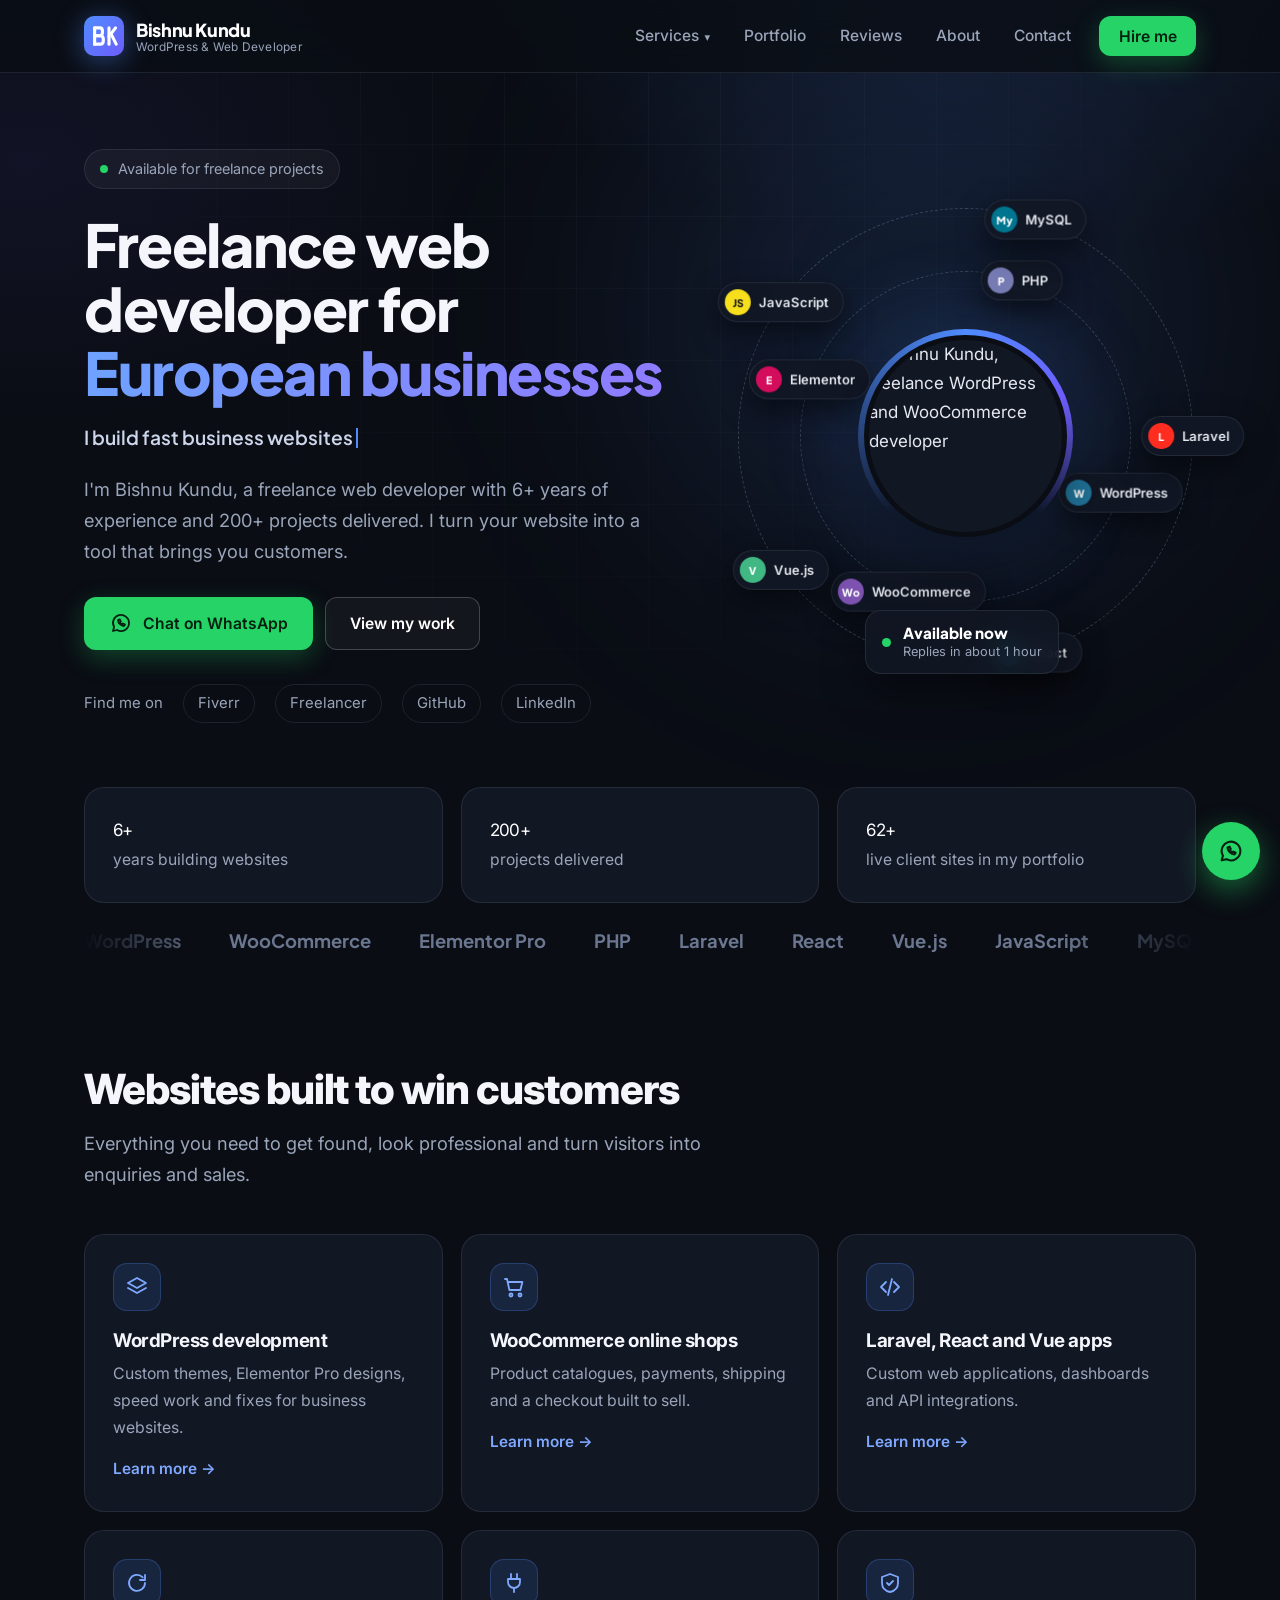
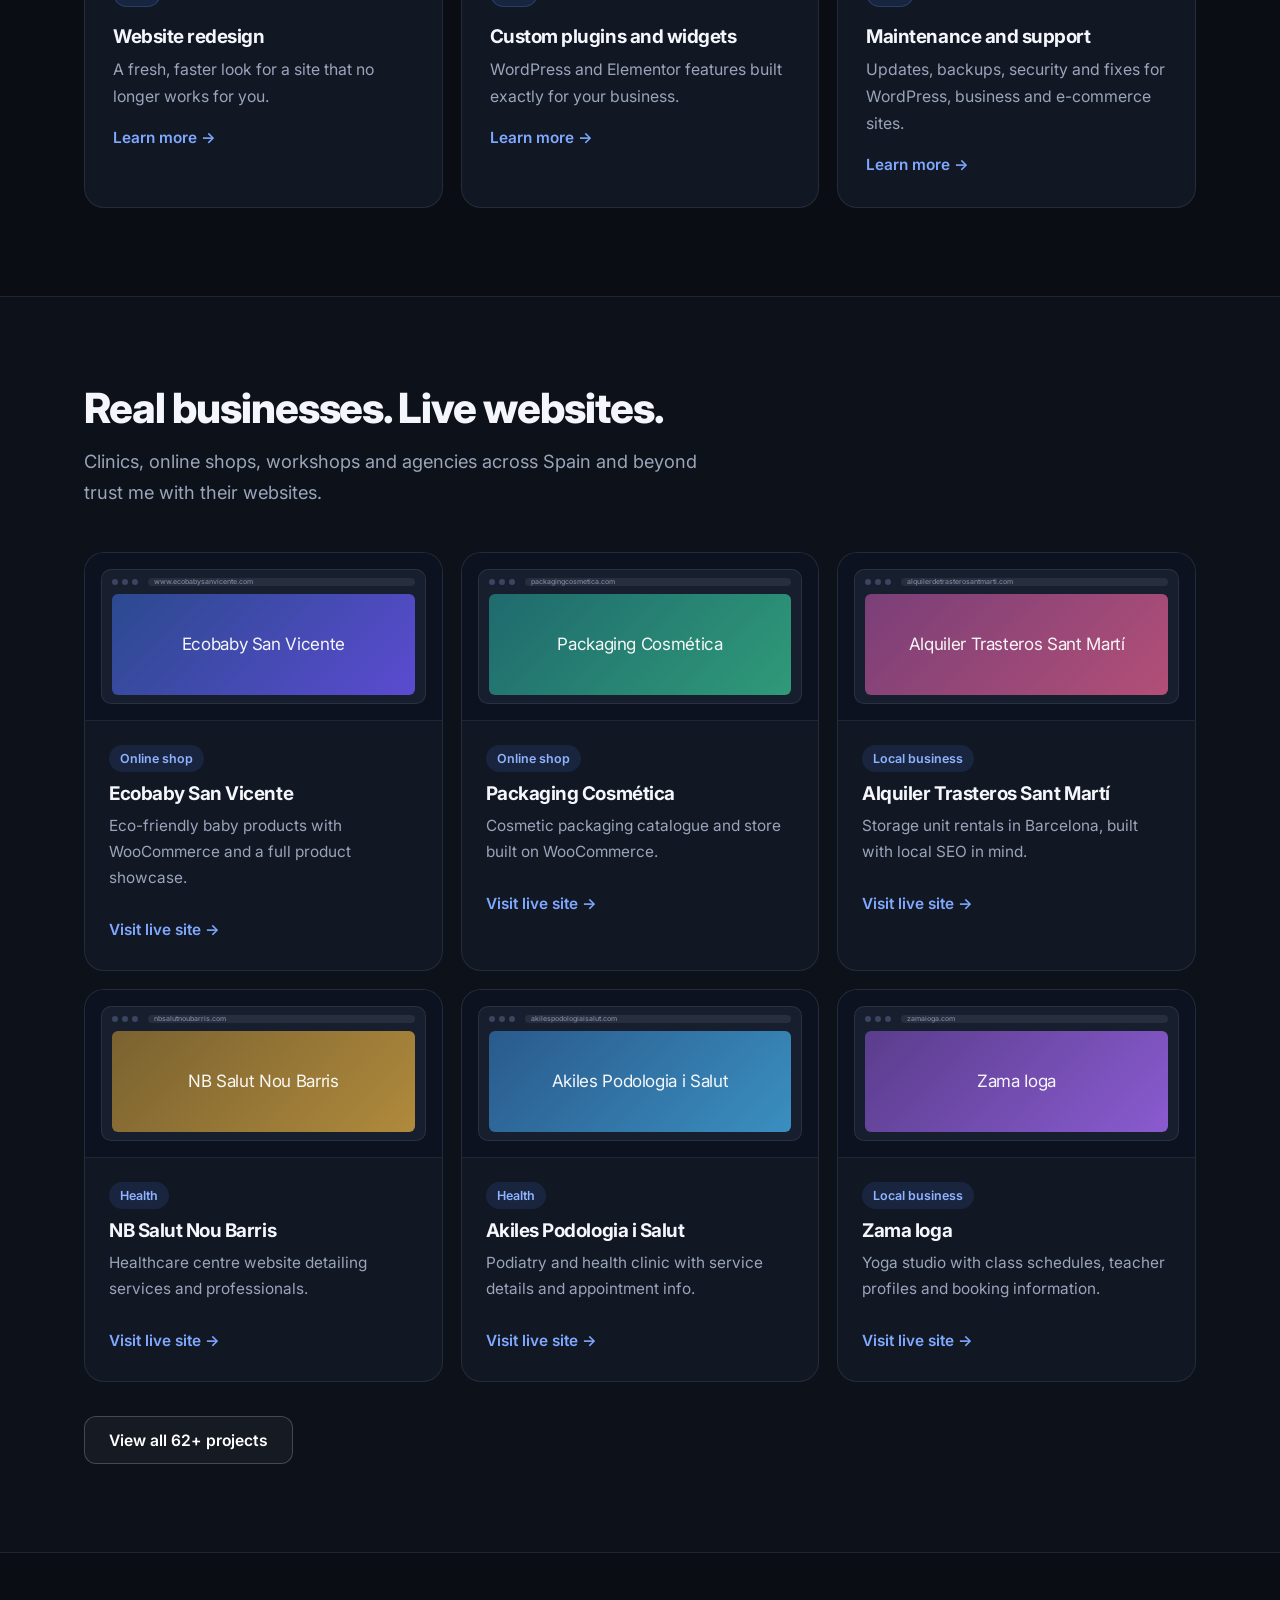
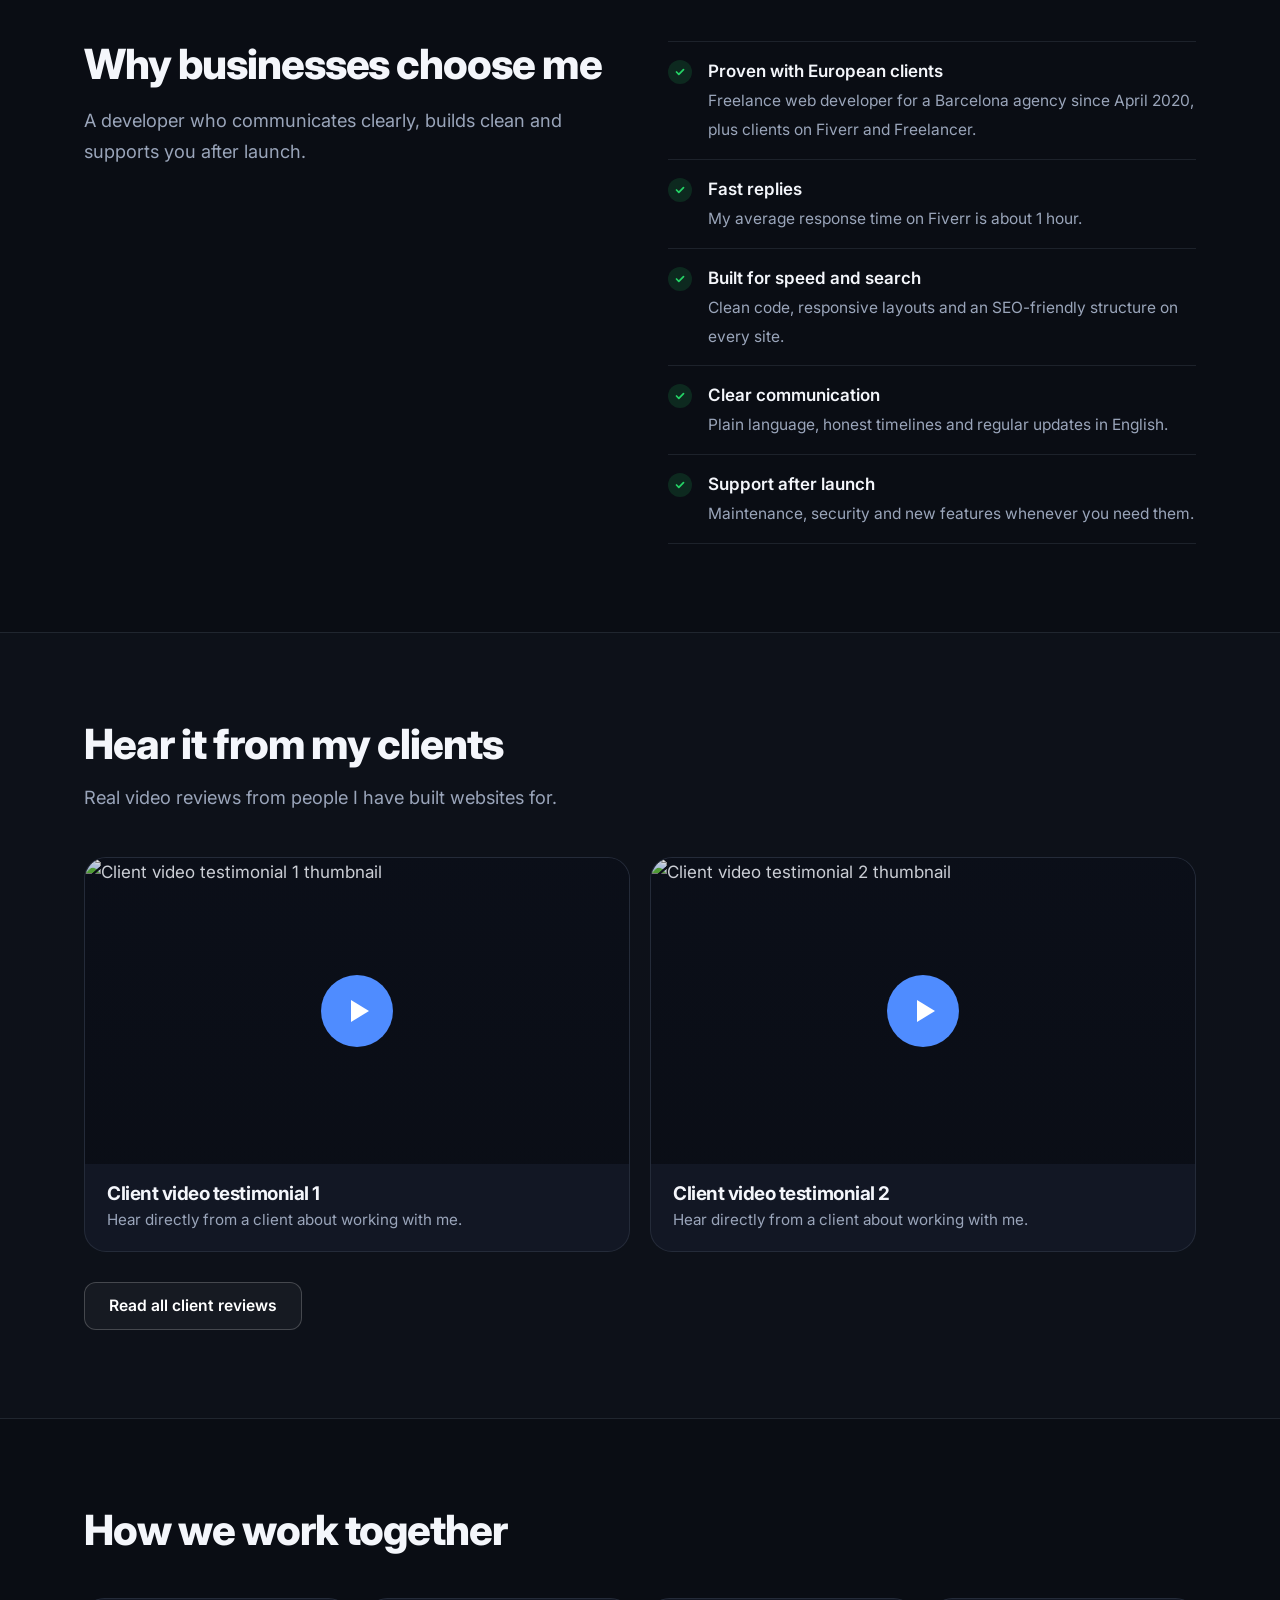
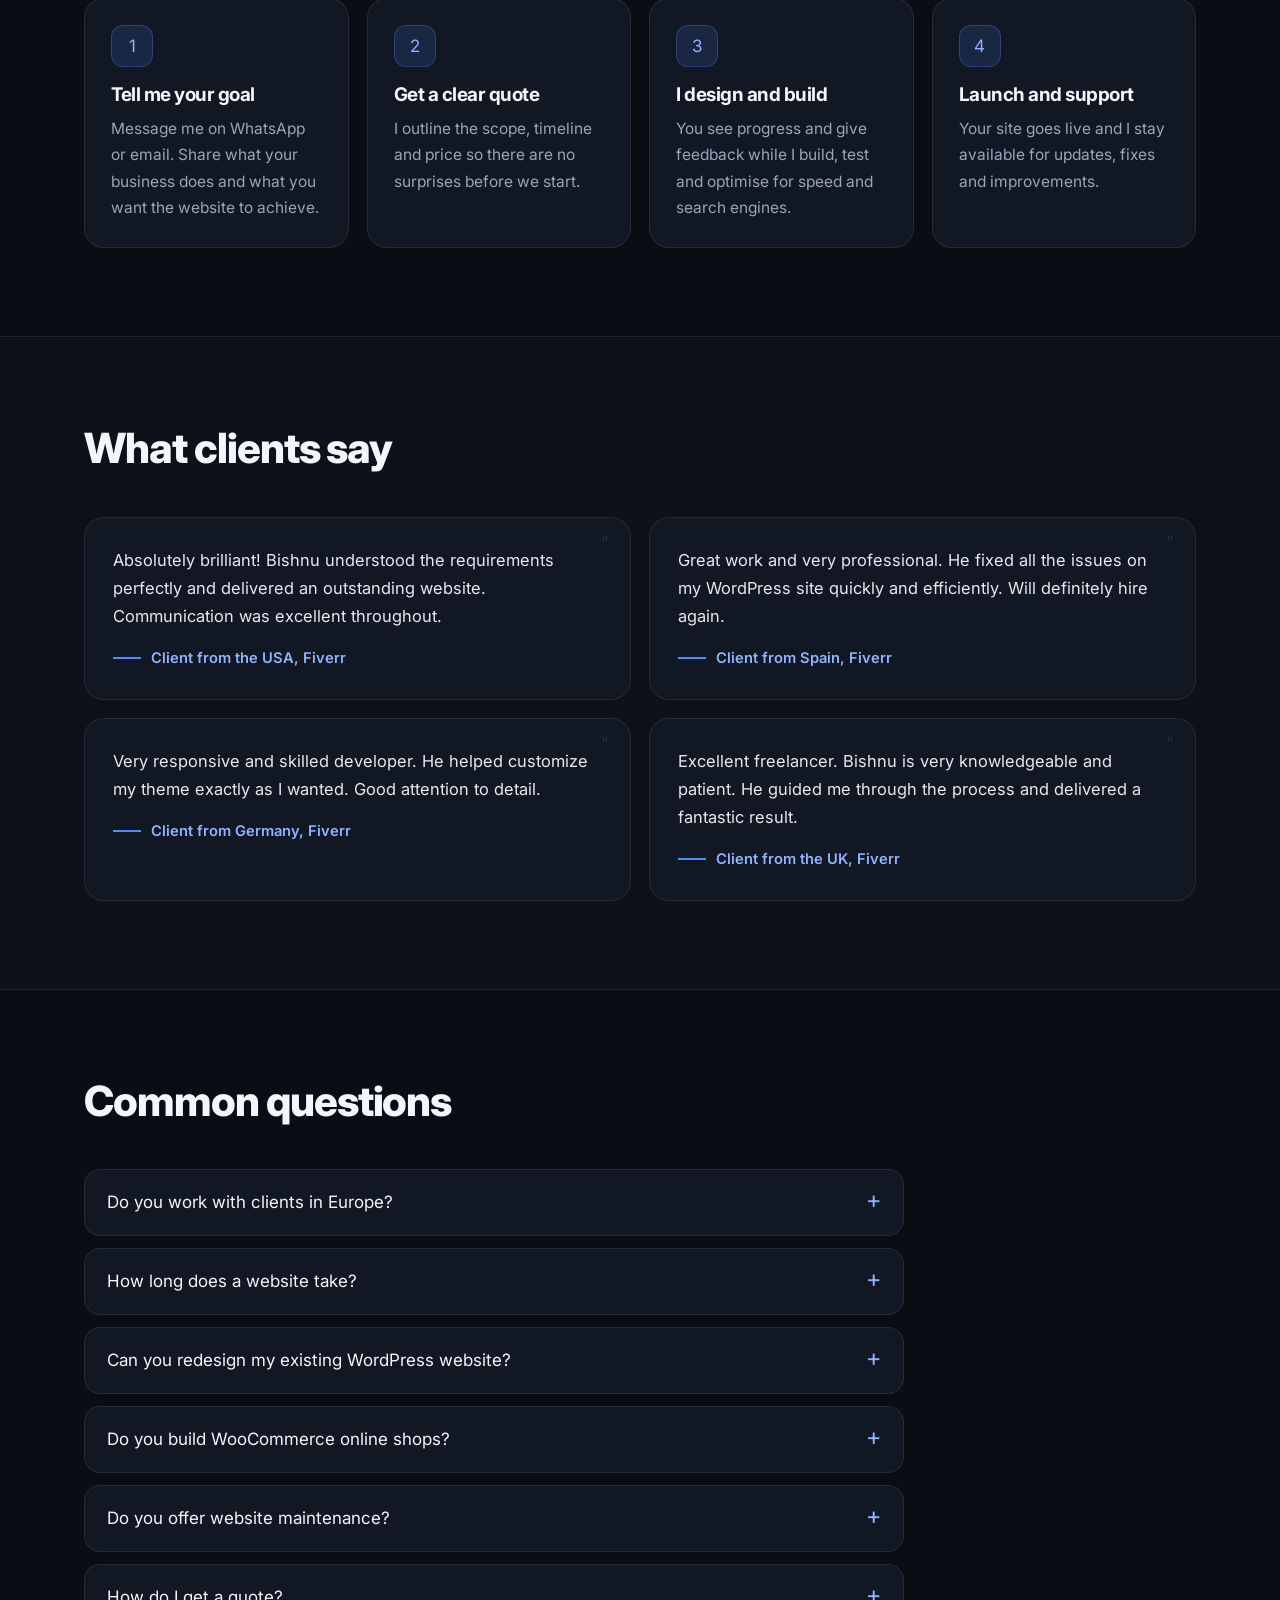
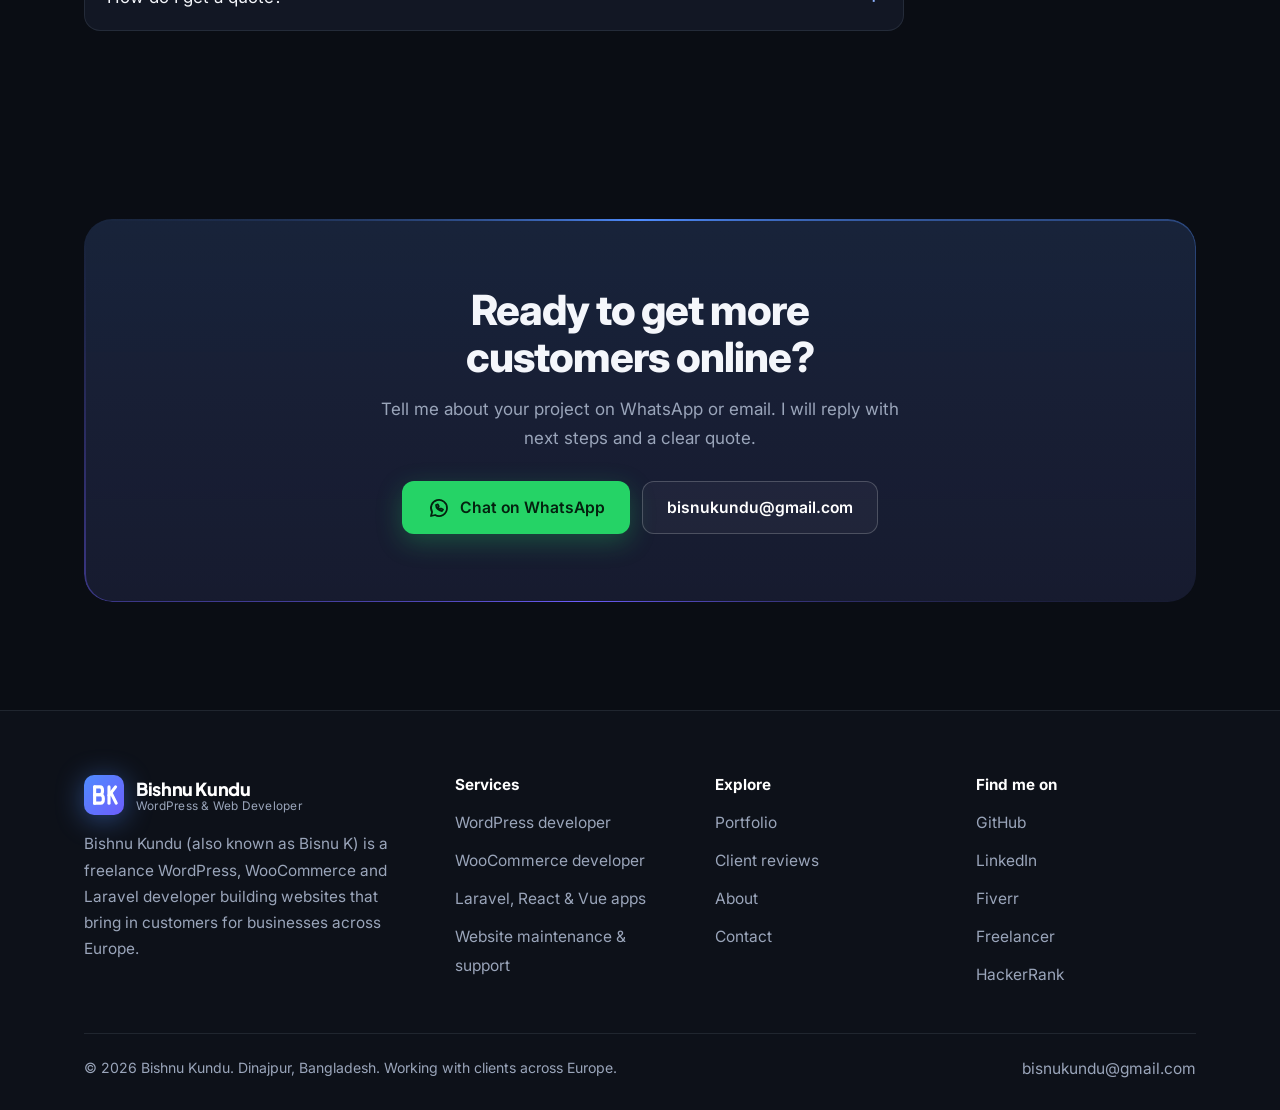
==== commit 46830b1f: "Home hero headline: Freelance web developer for European businesses" ====
--- a/index.html
+++ b/index.html
@@ -49,7 +49,7 @@
 <section class="hero"><div class="wrap hero-grid">
 <div>
 <span class="badge">Available for freelance projects</span>
-<h1>WordPress &amp; WooCommerce developer for <span class="hl">European businesses</span></h1>
+<h1>Freelance web developer for <span class="hl">European businesses</span></h1>
 <div class="typed" data-type='["fast business websites","online shops that sell","custom WordPress plugins","Laravel and React web apps"]'>I build <span>fast business websites</span></div>
 <p class="lead">I'm Bishnu Kundu, a freelance web developer with 6+ years of experience and 200+ projects delivered. I turn your website into a tool that brings you customers.</p>
 <div class="cta"><a class="btn btn-wa" href="https://wa.link/w53g4s" target="_blank" rel="noopener"><svg class="ic" viewBox="0 0 24 24" fill="none" stroke="currentColor" stroke-width="1.8" stroke-linecap="round" stroke-linejoin="round" aria-hidden="true"><path d="M20 12a8 8 0 0 1-11.9 7L4 20l1.1-4A8 8 0 1 1 20 12Z"/><path d="M9 9c0 3 3 6 6 6l1-1.5-2-1-1 .7c-.8-.4-1.5-1.1-1.9-1.9l.7-1-1-2L9 9Z"/></svg>Chat on WhatsApp</a><a class="btn btn-line" href="/portfolio/">View my work</a></div>
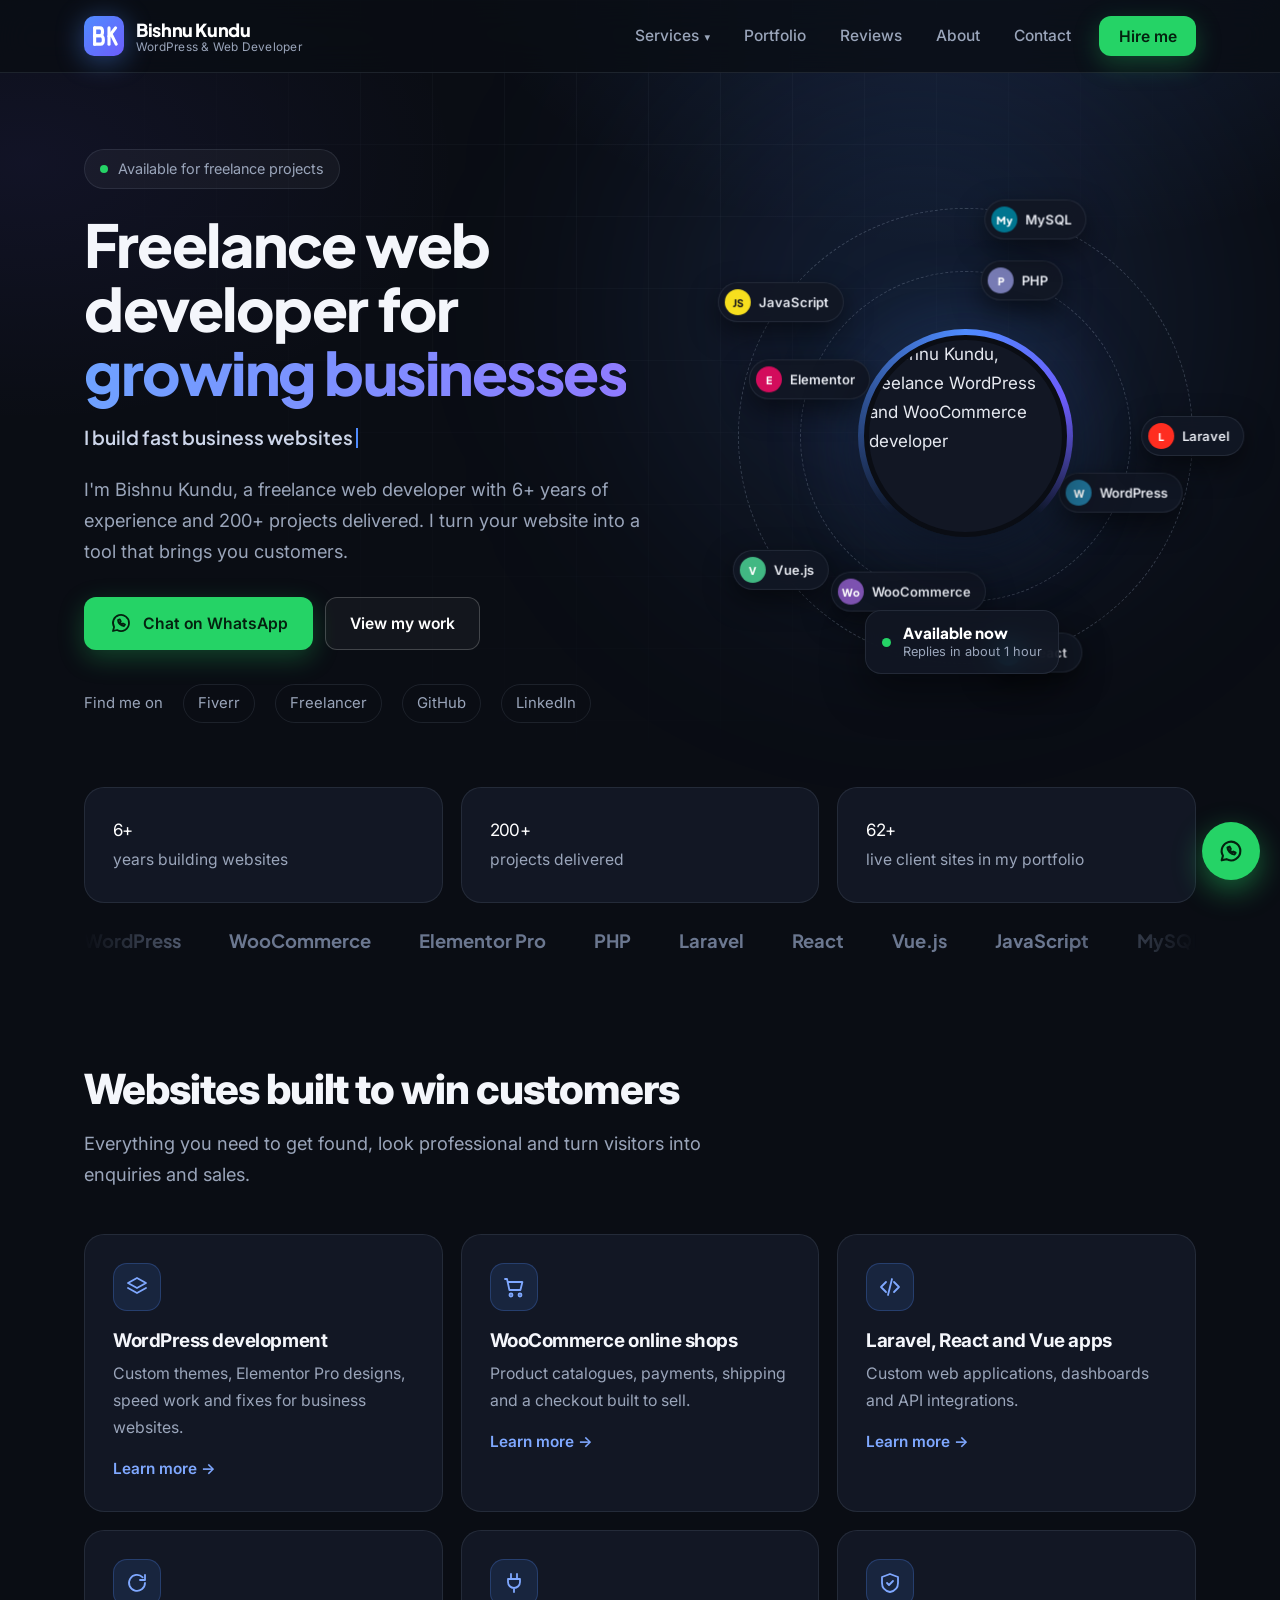
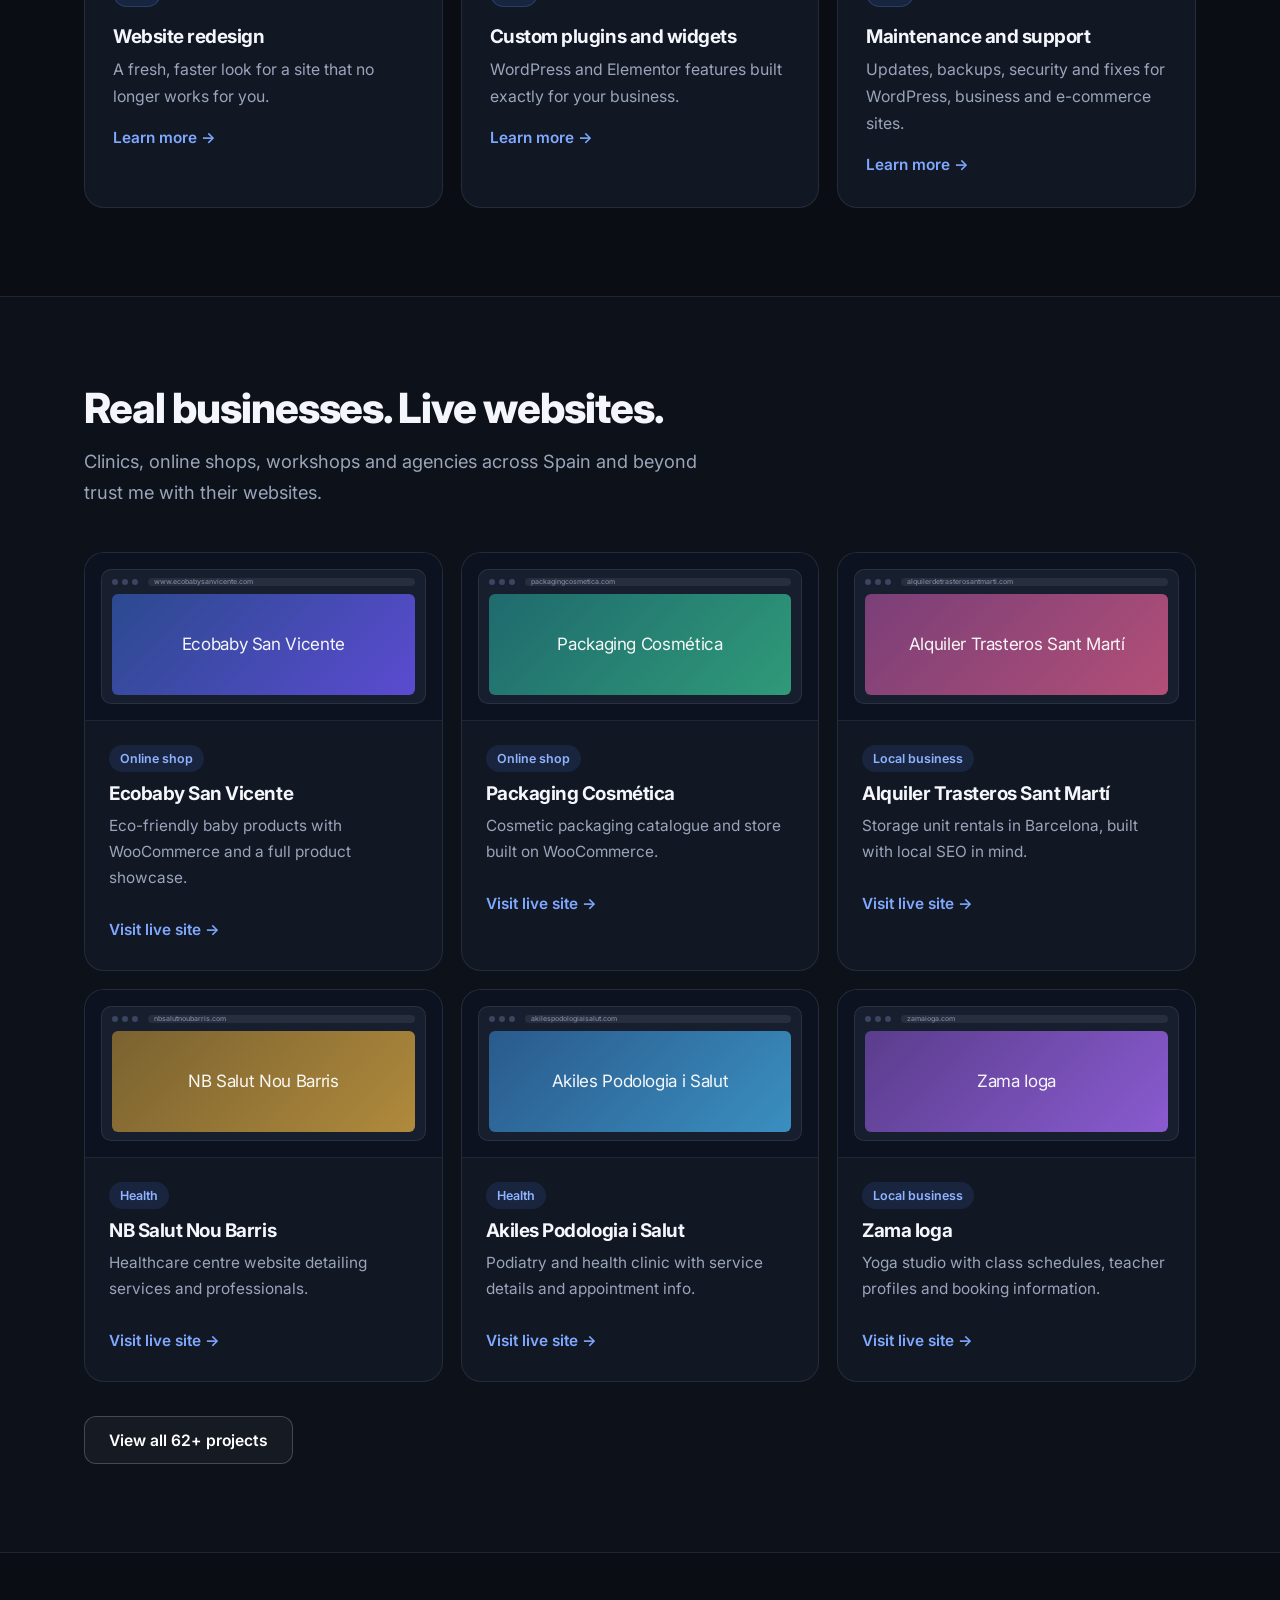
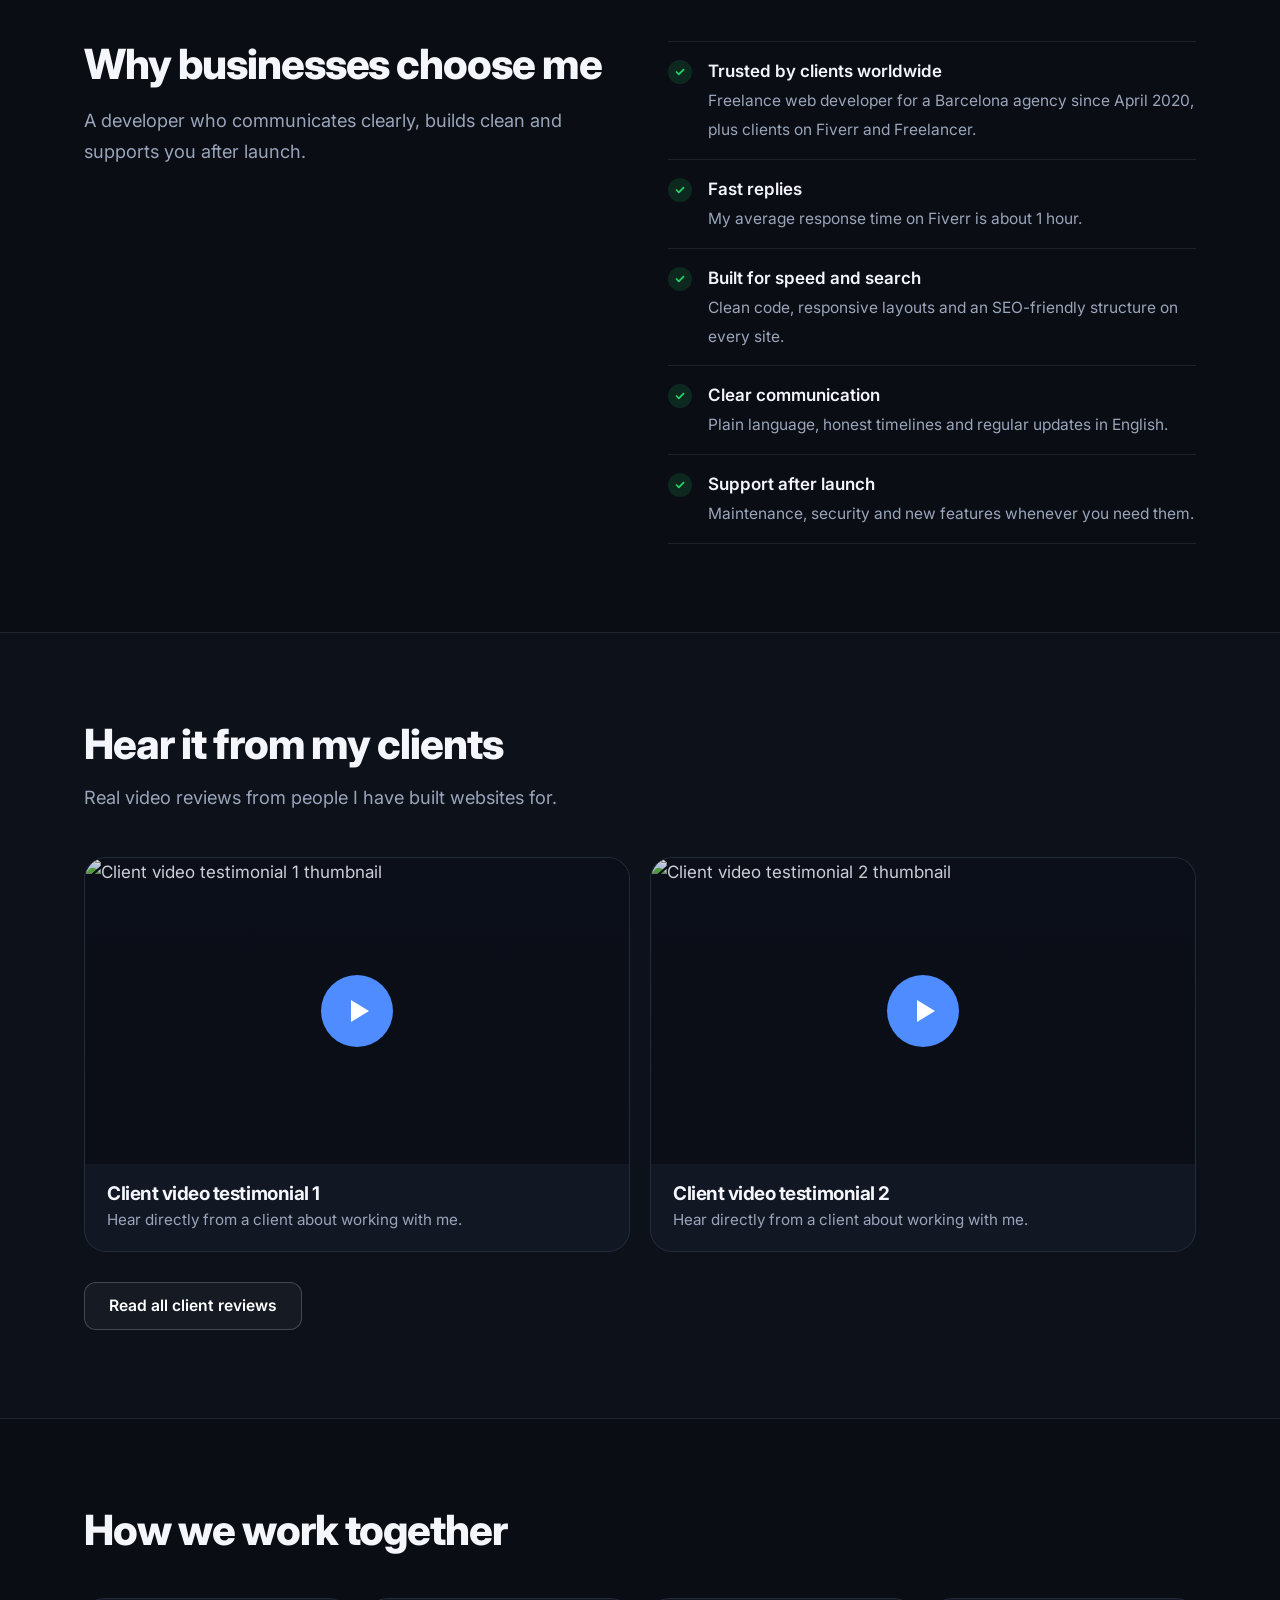
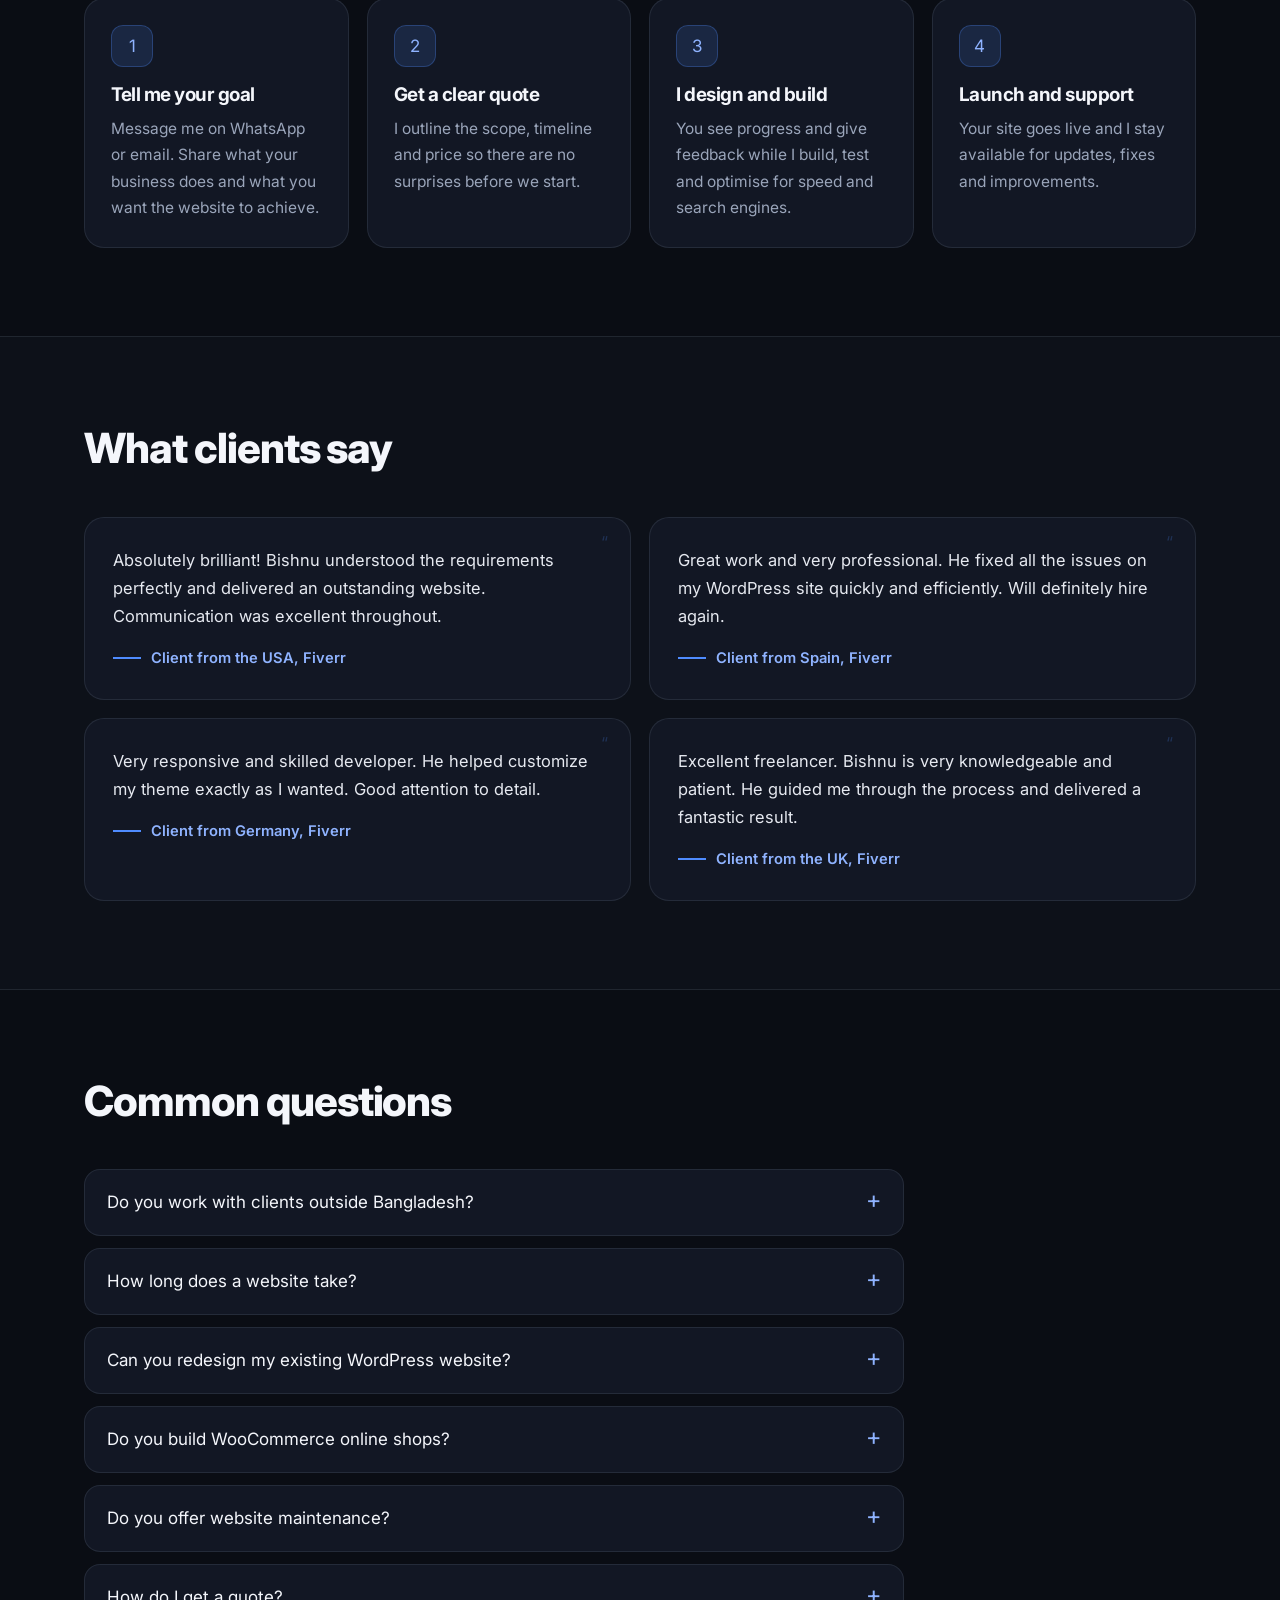
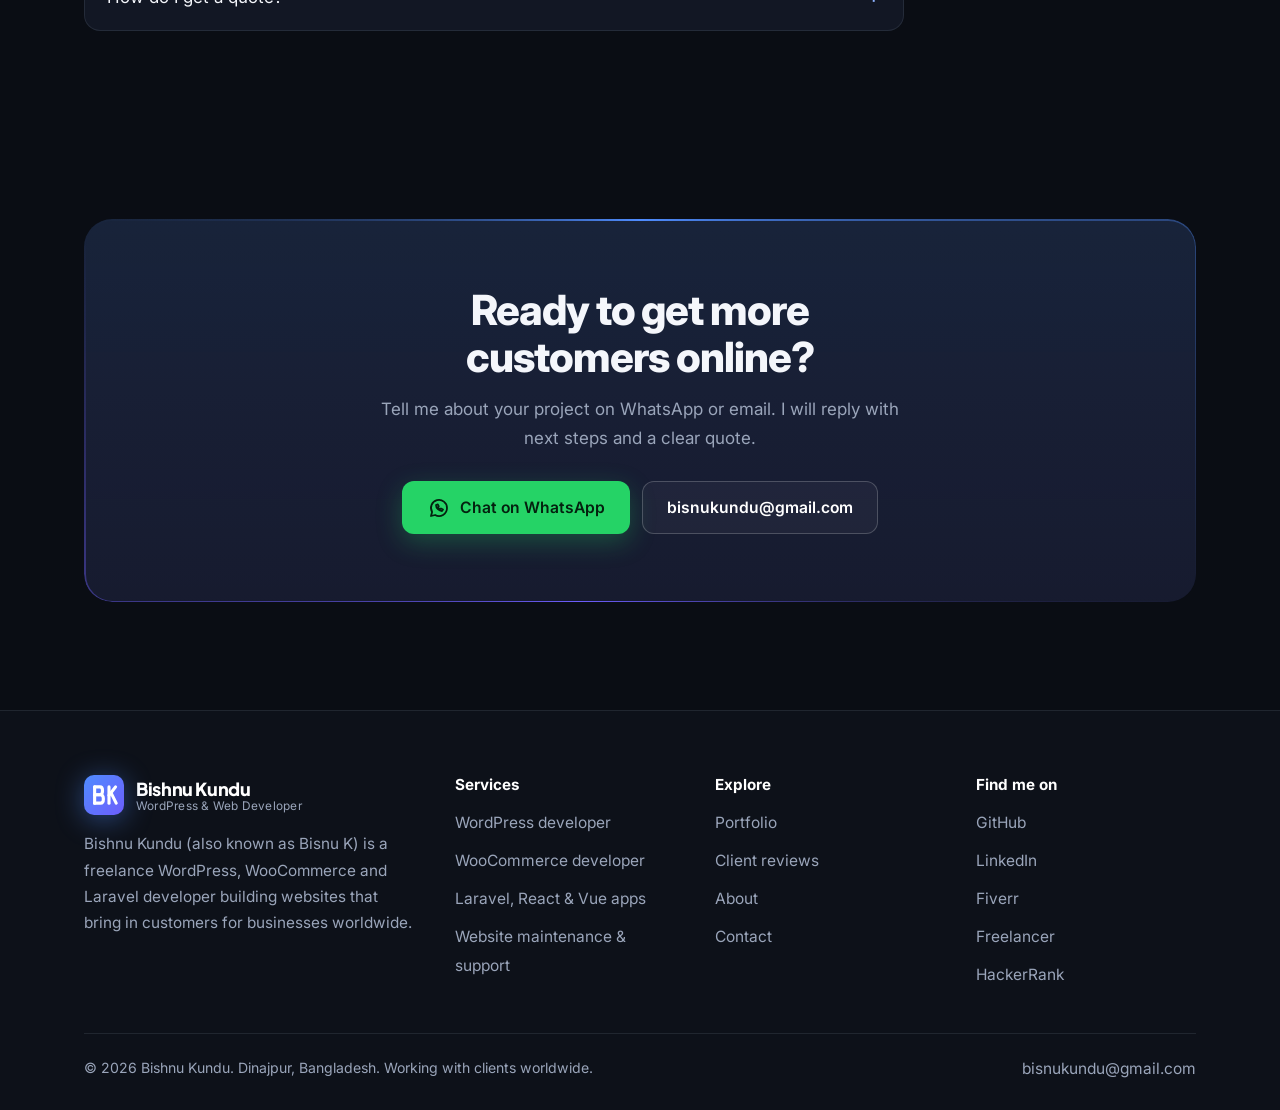
==== commit 57288a01: "New headline: Freelance web developer for growing businesses; worldwide wording instead of Europe" ====
--- a/index.html
+++ b/index.html
@@ -4,8 +4,8 @@
 <meta charset="UTF-8">
 <meta name="viewport" content="width=device-width, initial-scale=1">
 <title>Bishnu Kundu | WordPress &amp; WooCommerce Developer (Freelance)</title>
-<meta name="description" content="Bishnu Kundu (Bisnu K) is a freelance WordPress, WooCommerce and Laravel developer for businesses across Europe. 6+ years, 200+ projects. Get a quote.">
-<meta name="keywords" content="Bishnu Kundu, Bisnu Kundu, bisnukundu, Bisnu K, WordPress developer, WooCommerce developer, freelance web developer Europe, Laravel developer, website maintenance">
+<meta name="description" content="Bishnu Kundu (Bisnu K) is a freelance WordPress, WooCommerce and Laravel developer for growing businesses worldwide. 6+ years, 200+ projects. Get a quote.">
+<meta name="keywords" content="Bishnu Kundu, Bisnu Kundu, bisnukundu, Bisnu K, WordPress developer, WooCommerce developer, freelance web developer worldwide, Laravel developer, website maintenance">
 <meta name="robots" content="index,follow,max-image-preview:large">
 <link rel="canonical" href="https://bisnukundu.netlify.app/">
 <meta name="author" content="Bishnu Kundu">
@@ -14,7 +14,7 @@
 <meta property="og:type" content="website">
 <meta property="og:locale" content="en_US">
 <meta property="og:title" content="Bishnu Kundu | WordPress &amp; WooCommerce Developer (Freelance)">
-<meta property="og:description" content="Bishnu Kundu (Bisnu K) is a freelance WordPress, WooCommerce and Laravel developer for businesses across Europe. 6+ years, 200+ projects. Get a quote.">
+<meta property="og:description" content="Bishnu Kundu (Bisnu K) is a freelance WordPress, WooCommerce and Laravel developer for growing businesses worldwide. 6+ years, 200+ projects. Get a quote.">
 <meta property="og:url" content="https://bisnukundu.netlify.app/">
 <meta property="og:image" content="https://bisnukundu.netlify.app/og-image.png">
 <meta property="og:image:width" content="1200">
@@ -22,7 +22,7 @@
 <meta property="og:image:alt" content="Bishnu Kundu, freelance WordPress and WooCommerce developer">
 <meta name="twitter:card" content="summary_large_image">
 <meta name="twitter:title" content="Bishnu Kundu | WordPress &amp; WooCommerce Developer (Freelance)">
-<meta name="twitter:description" content="Bishnu Kundu (Bisnu K) is a freelance WordPress, WooCommerce and Laravel developer for businesses across Europe. 6+ years, 200+ projects. Get a quote.">
+<meta name="twitter:description" content="Bishnu Kundu (Bisnu K) is a freelance WordPress, WooCommerce and Laravel developer for growing businesses worldwide. 6+ years, 200+ projects. Get a quote.">
 <meta name="twitter:image" content="https://bisnukundu.netlify.app/og-image.png">
 <link rel="icon" type="image/x-icon" href="/favicon_io/favicon.ico">
 <link rel="icon" type="image/png" sizes="32x32" href="/favicon_io/favicon-32x32.png">
@@ -35,7 +35,7 @@
 <link rel="stylesheet" href="/style.css?v=1ecafc1d">
 <script>document.documentElement.classList.add('js')</script>
 <link rel="preconnect" href="https://avatars.githubusercontent.com"><link rel="preload" as="image" href="https://avatars.githubusercontent.com/u/48401689?v=4&s=640" fetchpriority="high">
-<script type="application/ld+json">{"@context": "https://schema.org", "@type": "Person", "@id": "https://bisnukundu.netlify.app/#person", "name": "Bishnu Kundu", "alternateName": ["Bisnu Kundu", "bisnukundu", "Bisnu K", "Bishnu K"], "url": "https://bisnukundu.netlify.app/", "image": "https://bisnukundu.netlify.app/img/bisnu.webp", "jobTitle": "Freelance WordPress and WooCommerce Developer", "email": "bisnukundu@gmail.com", "address": {"@type": "PostalAddress", "addressLocality": "Dinajpur", "addressCountry": "BD"}, "knowsLanguage": ["English", "Bengali"], "knowsAbout": ["WordPress", "WooCommerce", "Elementor", "PHP", "Laravel", "React", "Vue.js", "JavaScript", "MySQL", "Website maintenance", "Website redesign"], "sameAs": ["https://github.com/bisnukundu", "https://www.linkedin.com/in/bisnukundu/", "https://www.fiverr.com/bisnukundu", "https://www.freelancer.com/u/bisnukundu", "https://www.hackerrank.com/profile/bisnukundu"]}</script><script type="application/ld+json">{"@context": "https://schema.org", "@type": "ProfessionalService", "@id": "https://bisnukundu.netlify.app/#business", "name": "Bishnu Kundu, Web Development", "url": "https://bisnukundu.netlify.app/", "logo": "https://bisnukundu.netlify.app/logo.svg", "image": "https://bisnukundu.netlify.app/og-image.png", "founder": {"@id": "https://bisnukundu.netlify.app/#person"}, "areaServed": [{"@type": "Place", "name": "Europe"}, {"@type": "Country", "name": "Spain"}], "serviceType": ["WordPress development", "WooCommerce development", "Website redesign", "Laravel development", "Website maintenance"], "sameAs": ["https://github.com/bisnukundu", "https://www.linkedin.com/in/bisnukundu/", "https://www.fiverr.com/bisnukundu", "https://www.freelancer.com/u/bisnukundu", "https://www.hackerrank.com/profile/bisnukundu"]}</script><script type="application/ld+json">{"@context": "https://schema.org", "@type": "WebSite", "@id": "https://bisnukundu.netlify.app/#website", "name": "Bishnu Kundu", "alternateName": ["Bisnu Kundu", "bisnukundu", "Bisnu K", "Bishnu K"], "url": "https://bisnukundu.netlify.app/", "inLanguage": "en", "publisher": {"@id": "https://bisnukundu.netlify.app/#person"}}</script><script type="application/ld+json">{"@context": "https://schema.org", "@type": "FAQPage", "mainEntity": [{"@type": "Question", "name": "Do you work with clients in Europe?", "acceptedAnswer": {"@type": "Answer", "text": "Yes. Most of my clients are in Europe, especially Spain. I have worked with a Barcelona-based agency since 2020, and we communicate over WhatsApp, email or video call."}}, {"@type": "Question", "name": "How long does a website take?", "acceptedAnswer": {"@type": "Answer", "text": "A simple business website usually takes 2 to 4 weeks. Online shops and custom applications take 6 to 12 weeks or more depending on features. You get a timeline estimate after our first conversation."}}, {"@type": "Question", "name": "Can you redesign my existing WordPress website?", "acceptedAnswer": {"@type": "Answer", "text": "Yes. I redesign existing WordPress sites with a modern look, better speed and a clearer path for visitors to contact you or buy, without losing your content."}}, {"@type": "Question", "name": "Do you build WooCommerce online shops?", "acceptedAnswer": {"@type": "Answer", "text": "Yes. I build WooCommerce stores with product catalogues, payments, shipping options and the checkout experience your customers expect."}}, {"@type": "Question", "name": "Do you offer website maintenance?", "acceptedAnswer": {"@type": "Answer", "text": "Yes. I maintain WordPress sites, business websites and WooCommerce stores, including updates, backups, security checks, bug fixes and small changes."}}, {"@type": "Question", "name": "How do I get a quote?", "acceptedAnswer": {"@type": "Answer", "text": "Message me on WhatsApp or email with a short description of your project. I will reply with questions or a quote."}}]}</script>
+<script type="application/ld+json">{"@context": "https://schema.org", "@type": "Person", "@id": "https://bisnukundu.netlify.app/#person", "name": "Bishnu Kundu", "alternateName": ["Bisnu Kundu", "bisnukundu", "Bisnu K", "Bishnu K"], "url": "https://bisnukundu.netlify.app/", "image": "https://bisnukundu.netlify.app/img/bisnu.webp", "jobTitle": "Freelance WordPress and WooCommerce Developer", "email": "bisnukundu@gmail.com", "address": {"@type": "PostalAddress", "addressLocality": "Dinajpur", "addressCountry": "BD"}, "knowsLanguage": ["English", "Bengali"], "knowsAbout": ["WordPress", "WooCommerce", "Elementor", "PHP", "Laravel", "React", "Vue.js", "JavaScript", "MySQL", "Website maintenance", "Website redesign"], "sameAs": ["https://github.com/bisnukundu", "https://www.linkedin.com/in/bisnukundu/", "https://www.fiverr.com/bisnukundu", "https://www.freelancer.com/u/bisnukundu", "https://www.hackerrank.com/profile/bisnukundu"]}</script><script type="application/ld+json">{"@context": "https://schema.org", "@type": "ProfessionalService", "@id": "https://bisnukundu.netlify.app/#business", "name": "Bishnu Kundu, Web Development", "url": "https://bisnukundu.netlify.app/", "logo": "https://bisnukundu.netlify.app/logo.svg", "image": "https://bisnukundu.netlify.app/og-image.png", "founder": {"@id": "https://bisnukundu.netlify.app/#person"}, "areaServed": {"@type": "Place", "name": "Worldwide"}, "serviceType": ["WordPress development", "WooCommerce development", "Website redesign", "Laravel development", "Website maintenance"], "sameAs": ["https://github.com/bisnukundu", "https://www.linkedin.com/in/bisnukundu/", "https://www.fiverr.com/bisnukundu", "https://www.freelancer.com/u/bisnukundu", "https://www.hackerrank.com/profile/bisnukundu"]}</script><script type="application/ld+json">{"@context": "https://schema.org", "@type": "WebSite", "@id": "https://bisnukundu.netlify.app/#website", "name": "Bishnu Kundu", "alternateName": ["Bisnu Kundu", "bisnukundu", "Bisnu K", "Bishnu K"], "url": "https://bisnukundu.netlify.app/", "inLanguage": "en", "publisher": {"@id": "https://bisnukundu.netlify.app/#person"}}</script><script type="application/ld+json">{"@context": "https://schema.org", "@type": "FAQPage", "mainEntity": [{"@type": "Question", "name": "Do you work with clients outside Bangladesh?", "acceptedAnswer": {"@type": "Answer", "text": "Yes. I work with clients worldwide, including Spain, Germany, the UK and the USA. I have worked with a Barcelona-based agency since 2020, and we communicate over WhatsApp, email or video call."}}, {"@type": "Question", "name": "How long does a website take?", "acceptedAnswer": {"@type": "Answer", "text": "A simple business website usually takes 2 to 4 weeks. Online shops and custom applications take 6 to 12 weeks or more depending on features. You get a timeline estimate after our first conversation."}}, {"@type": "Question", "name": "Can you redesign my existing WordPress website?", "acceptedAnswer": {"@type": "Answer", "text": "Yes. I redesign existing WordPress sites with a modern look, better speed and a clearer path for visitors to contact you or buy, without losing your content."}}, {"@type": "Question", "name": "Do you build WooCommerce online shops?", "acceptedAnswer": {"@type": "Answer", "text": "Yes. I build WooCommerce stores with product catalogues, payments, shipping options and the checkout experience your customers expect."}}, {"@type": "Question", "name": "Do you offer website maintenance?", "acceptedAnswer": {"@type": "Answer", "text": "Yes. I maintain WordPress sites, business websites and WooCommerce stores, including updates, backups, security checks, bug fixes and small changes."}}, {"@type": "Question", "name": "How do I get a quote?", "acceptedAnswer": {"@type": "Answer", "text": "Message me on WhatsApp or email with a short description of your project. I will reply with questions or a quote."}}]}</script>
 </head>
 <body>
 <div class="prog"></div><div class="bg" aria-hidden="true"></div>
@@ -49,7 +49,7 @@
 <section class="hero"><div class="wrap hero-grid">
 <div>
 <span class="badge">Available for freelance projects</span>
-<h1>Freelance web developer for <span class="hl">European businesses</span></h1>
+<h1>Freelance web developer for <span class="hl">growing businesses</span></h1>
 <div class="typed" data-type='["fast business websites","online shops that sell","custom WordPress plugins","Laravel and React web apps"]'>I build <span>fast business websites</span></div>
 <p class="lead">I'm Bishnu Kundu, a freelance web developer with 6+ years of experience and 200+ projects delivered. I turn your website into a tool that brings you customers.</p>
 <div class="cta"><a class="btn btn-wa" href="https://wa.link/w53g4s" target="_blank" rel="noopener"><svg class="ic" viewBox="0 0 24 24" fill="none" stroke="currentColor" stroke-width="1.8" stroke-linecap="round" stroke-linejoin="round" aria-hidden="true"><path d="M20 12a8 8 0 0 1-11.9 7L4 20l1.1-4A8 8 0 1 1 20 12Z"/><path d="M9 9c0 3 3 6 6 6l1-1.5-2-1-1 .7c-.8-.4-1.5-1.1-1.9-1.9l.7-1-1-2L9 9Z"/></svg>Chat on WhatsApp</a><a class="btn btn-line" href="/portfolio/">View my work</a></div>
@@ -75,7 +75,7 @@
 <section><div class="wrap split">
 <div class="rv"><h2>Why businesses choose me</h2><p class="lead" style="margin-top:16px">A developer who communicates clearly, builds clean and supports you after launch.</p></div>
 <ul class="ticks">
-<li class="rv"><b>Proven with European clients</b><span>Freelance web developer for a Barcelona agency since April 2020, plus clients on Fiverr and Freelancer.</span></li>
+<li class="rv"><b>Trusted by clients worldwide</b><span>Freelance web developer for a Barcelona agency since April 2020, plus clients on Fiverr and Freelancer.</span></li>
 <li class="rv"><b>Fast replies</b><span>My average response time on Fiverr is about 1 hour.</span></li>
 <li class="rv"><b>Built for speed and search</b><span>Clean code, responsive layouts and an SEO-friendly structure on every site.</span></li>
 <li class="rv"><b>Clear communication</b><span>Plain language, honest timelines and regular updates in English.</span></li>
@@ -87,18 +87,18 @@
 
 <section><div class="wrap"><div class="sh rv"><h2>How we work together</h2></div><div class="steps"><div class="step rv"><h3>Tell me your goal</h3><p>Message me on WhatsApp or email. Share what your business does and what you want the website to achieve.</p></div><div class="step rv"><h3>Get a clear quote</h3><p>I outline the scope, timeline and price so there are no surprises before we start.</p></div><div class="step rv"><h3>I design and build</h3><p>You see progress and give feedback while I build, test and optimise for speed and search engines.</p></div><div class="step rv"><h3>Launch and support</h3><p>Your site goes live and I stay available for updates, fixes and improvements.</p></div></div></div></section>
 <section class="band"><div class="wrap"><div class="sh rv"><h2>What clients say</h2></div><div class="qgrid"><blockquote class="rv"><p>Absolutely brilliant! Bishnu understood the requirements perfectly and delivered an outstanding website. Communication was excellent throughout.</p><cite>Client from the USA, Fiverr</cite></blockquote><blockquote class="rv"><p>Great work and very professional. He fixed all the issues on my WordPress site quickly and efficiently. Will definitely hire again.</p><cite>Client from Spain, Fiverr</cite></blockquote><blockquote class="rv"><p>Very responsive and skilled developer. He helped customize my theme exactly as I wanted. Good attention to detail.</p><cite>Client from Germany, Fiverr</cite></blockquote><blockquote class="rv"><p>Excellent freelancer. Bishnu is very knowledgeable and patient. He guided me through the process and delivered a fantastic result.</p><cite>Client from the UK, Fiverr</cite></blockquote></div></div></section>
-<section><div class="wrap"><div class="sh rv"><h2>Common questions</h2></div><div class="faq"><details class="rv"><summary>Do you work with clients in Europe?</summary><p>Yes. Most of my clients are in Europe, especially Spain. I have worked with a Barcelona-based agency since 2020, and we communicate over WhatsApp, email or video call.</p></details><details class="rv"><summary>How long does a website take?</summary><p>A simple business website usually takes 2 to 4 weeks. Online shops and custom applications take 6 to 12 weeks or more depending on features. You get a timeline estimate after our first conversation.</p></details><details class="rv"><summary>Can you redesign my existing WordPress website?</summary><p>Yes. I redesign existing WordPress sites with a modern look, better speed and a clearer path for visitors to contact you or buy, without losing your content.</p></details><details class="rv"><summary>Do you build WooCommerce online shops?</summary><p>Yes. I build WooCommerce stores with product catalogues, payments, shipping options and the checkout experience your customers expect.</p></details><details class="rv"><summary>Do you offer website maintenance?</summary><p>Yes. I maintain WordPress sites, business websites and WooCommerce stores, including updates, backups, security checks, bug fixes and small changes.</p></details><details class="rv"><summary>How do I get a quote?</summary><p>Message me on WhatsApp or email with a short description of your project. I will reply with questions or a quote.</p></details></div></div></section>
+<section><div class="wrap"><div class="sh rv"><h2>Common questions</h2></div><div class="faq"><details class="rv"><summary>Do you work with clients outside Bangladesh?</summary><p>Yes. I work with clients worldwide, including Spain, Germany, the UK and the USA. I have worked with a Barcelona-based agency since 2020, and we communicate over WhatsApp, email or video call.</p></details><details class="rv"><summary>How long does a website take?</summary><p>A simple business website usually takes 2 to 4 weeks. Online shops and custom applications take 6 to 12 weeks or more depending on features. You get a timeline estimate after our first conversation.</p></details><details class="rv"><summary>Can you redesign my existing WordPress website?</summary><p>Yes. I redesign existing WordPress sites with a modern look, better speed and a clearer path for visitors to contact you or buy, without losing your content.</p></details><details class="rv"><summary>Do you build WooCommerce online shops?</summary><p>Yes. I build WooCommerce stores with product catalogues, payments, shipping options and the checkout experience your customers expect.</p></details><details class="rv"><summary>Do you offer website maintenance?</summary><p>Yes. I maintain WordPress sites, business websites and WooCommerce stores, including updates, backups, security checks, bug fixes and small changes.</p></details><details class="rv"><summary>How do I get a quote?</summary><p>Message me on WhatsApp or email with a short description of your project. I will reply with questions or a quote.</p></details></div></div></section>
 <section><div class="wrap"><div class="ctabox rv"><h2>Ready to get more customers online?</h2><p>Tell me about your project on WhatsApp or email. I will reply with next steps and a clear quote.</p><div class="cta"><a class="btn btn-wa" href="https://wa.link/w53g4s" target="_blank" rel="noopener"><svg class="ic" viewBox="0 0 24 24" fill="none" stroke="currentColor" stroke-width="1.8" stroke-linecap="round" stroke-linejoin="round" aria-hidden="true"><path d="M20 12a8 8 0 0 1-11.9 7L4 20l1.1-4A8 8 0 1 1 20 12Z"/><path d="M9 9c0 3 3 6 6 6l1-1.5-2-1-1 .7c-.8-.4-1.5-1.1-1.9-1.9l.7-1-1-2L9 9Z"/></svg>Chat on WhatsApp</a><a class="btn btn-line" href="mailto:bisnukundu@gmail.com">bisnukundu@gmail.com</a></div></div></div></section>
 
 </main>
 <footer><div class="wrap">
 <div class="fg">
-<div><a class="logo" href="/" aria-label="Bishnu Kundu, home"><svg viewBox="0 0 64 64" aria-hidden="true"><defs><linearGradient id="lg" x1="0" y1="0" x2="1" y2="1"><stop offset="0" stop-color="#4f8cff"/><stop offset="1" stop-color="#6d5dfc"/></linearGradient></defs><rect width="64" height="64" rx="16" fill="url(#lg)"/><g fill="none" stroke="#fff" stroke-width="5" stroke-linecap="round" stroke-linejoin="round"><path d="M17 19v26"/><path d="M17 19h8.5c5.5 0 5.5 12.5 0 12.5H17"/><path d="M17 31.5h9.5c6 0 6 13.5 0 13.5H17"/><path d="M40 19v26"/><path d="M50.5 19 40 32.5"/><path d="M43.5 29l8 16"/></g></svg><span><b>Bishnu Kundu</b><small>WordPress &amp; Web Developer</small></span></a><p>Bishnu Kundu (also known as Bisnu K) is a freelance WordPress, WooCommerce and Laravel developer building websites that bring in customers for businesses across Europe.</p></div>
+<div><a class="logo" href="/" aria-label="Bishnu Kundu, home"><svg viewBox="0 0 64 64" aria-hidden="true"><defs><linearGradient id="lg" x1="0" y1="0" x2="1" y2="1"><stop offset="0" stop-color="#4f8cff"/><stop offset="1" stop-color="#6d5dfc"/></linearGradient></defs><rect width="64" height="64" rx="16" fill="url(#lg)"/><g fill="none" stroke="#fff" stroke-width="5" stroke-linecap="round" stroke-linejoin="round"><path d="M17 19v26"/><path d="M17 19h8.5c5.5 0 5.5 12.5 0 12.5H17"/><path d="M17 31.5h9.5c6 0 6 13.5 0 13.5H17"/><path d="M40 19v26"/><path d="M50.5 19 40 32.5"/><path d="M43.5 29l8 16"/></g></svg><span><b>Bishnu Kundu</b><small>WordPress &amp; Web Developer</small></span></a><p>Bishnu Kundu (also known as Bisnu K) is a freelance WordPress, WooCommerce and Laravel developer building websites that bring in customers for businesses worldwide.</p></div>
 <div><h3>Services</h3><ul><li><a href="/services/wordpress-developer/">WordPress developer</a></li><li><a href="/services/woocommerce-developer/">WooCommerce developer</a></li><li><a href="/services/web-app-development/">Laravel, React &amp; Vue apps</a></li><li><a href="/services/website-maintenance/">Website maintenance &amp; support</a></li></ul></div>
 <div><h3>Explore</h3><ul><li><a href="/portfolio/">Portfolio</a></li><li><a href="/reviews/">Client reviews</a></li><li><a href="/about/">About</a></li><li><a href="/contact/">Contact</a></li></ul></div>
 <div><h3>Find me on</h3><ul><li><a href="https://github.com/bisnukundu" rel="me noopener" target="_blank">GitHub</a></li><li><a href="https://www.linkedin.com/in/bisnukundu/" rel="me noopener" target="_blank">LinkedIn</a></li><li><a href="https://www.fiverr.com/bisnukundu" rel="me noopener" target="_blank">Fiverr</a></li><li><a href="https://www.freelancer.com/u/bisnukundu" rel="me noopener" target="_blank">Freelancer</a></li><li><a href="https://www.hackerrank.com/profile/bisnukundu" rel="me noopener" target="_blank">HackerRank</a></li></ul></div>
 </div>
-<div class="copy"><span>© <script>document.write(new Date().getFullYear())</script> Bishnu Kundu. Dinajpur, Bangladesh. Working with clients across Europe.</span><a href="mailto:bisnukundu@gmail.com">bisnukundu@gmail.com</a></div>
+<div class="copy"><span>© <script>document.write(new Date().getFullYear())</script> Bishnu Kundu. Dinajpur, Bangladesh. Working with clients worldwide.</span><a href="mailto:bisnukundu@gmail.com">bisnukundu@gmail.com</a></div>
 </div></footer>
 <a class="wa-fab" href="https://wa.link/w53g4s" target="_blank" rel="noopener" aria-label="Chat on WhatsApp"><svg class="ic" viewBox="0 0 24 24" fill="none" stroke="currentColor" stroke-width="1.8" stroke-linecap="round" stroke-linejoin="round" aria-hidden="true"><path d="M20 12a8 8 0 0 1-11.9 7L4 20l1.1-4A8 8 0 1 1 20 12Z"/><path d="M9 9c0 3 3 6 6 6l1-1.5-2-1-1 .7c-.8-.4-1.5-1.1-1.9-1.9l.7-1-1-2L9 9Z"/></svg></a>
 <script src="/app.js?v=1ecafc1d" defer></script>
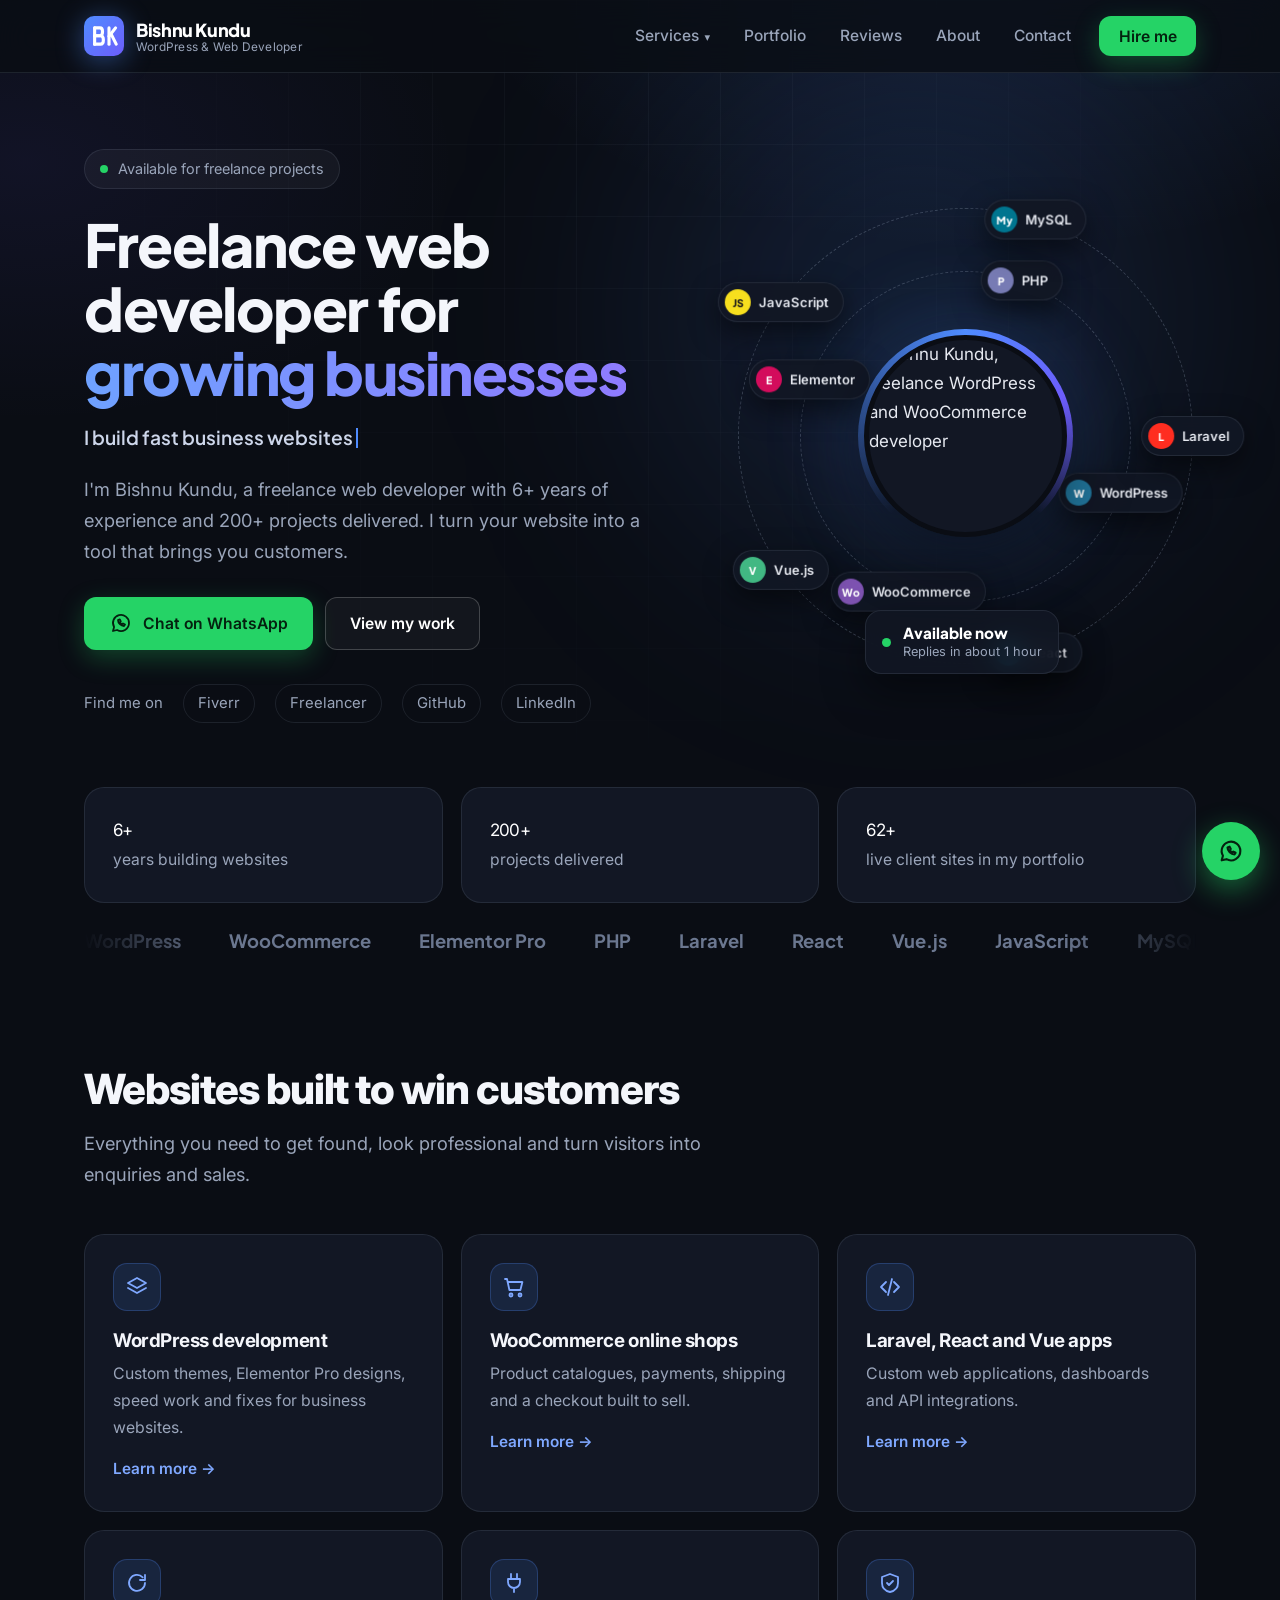
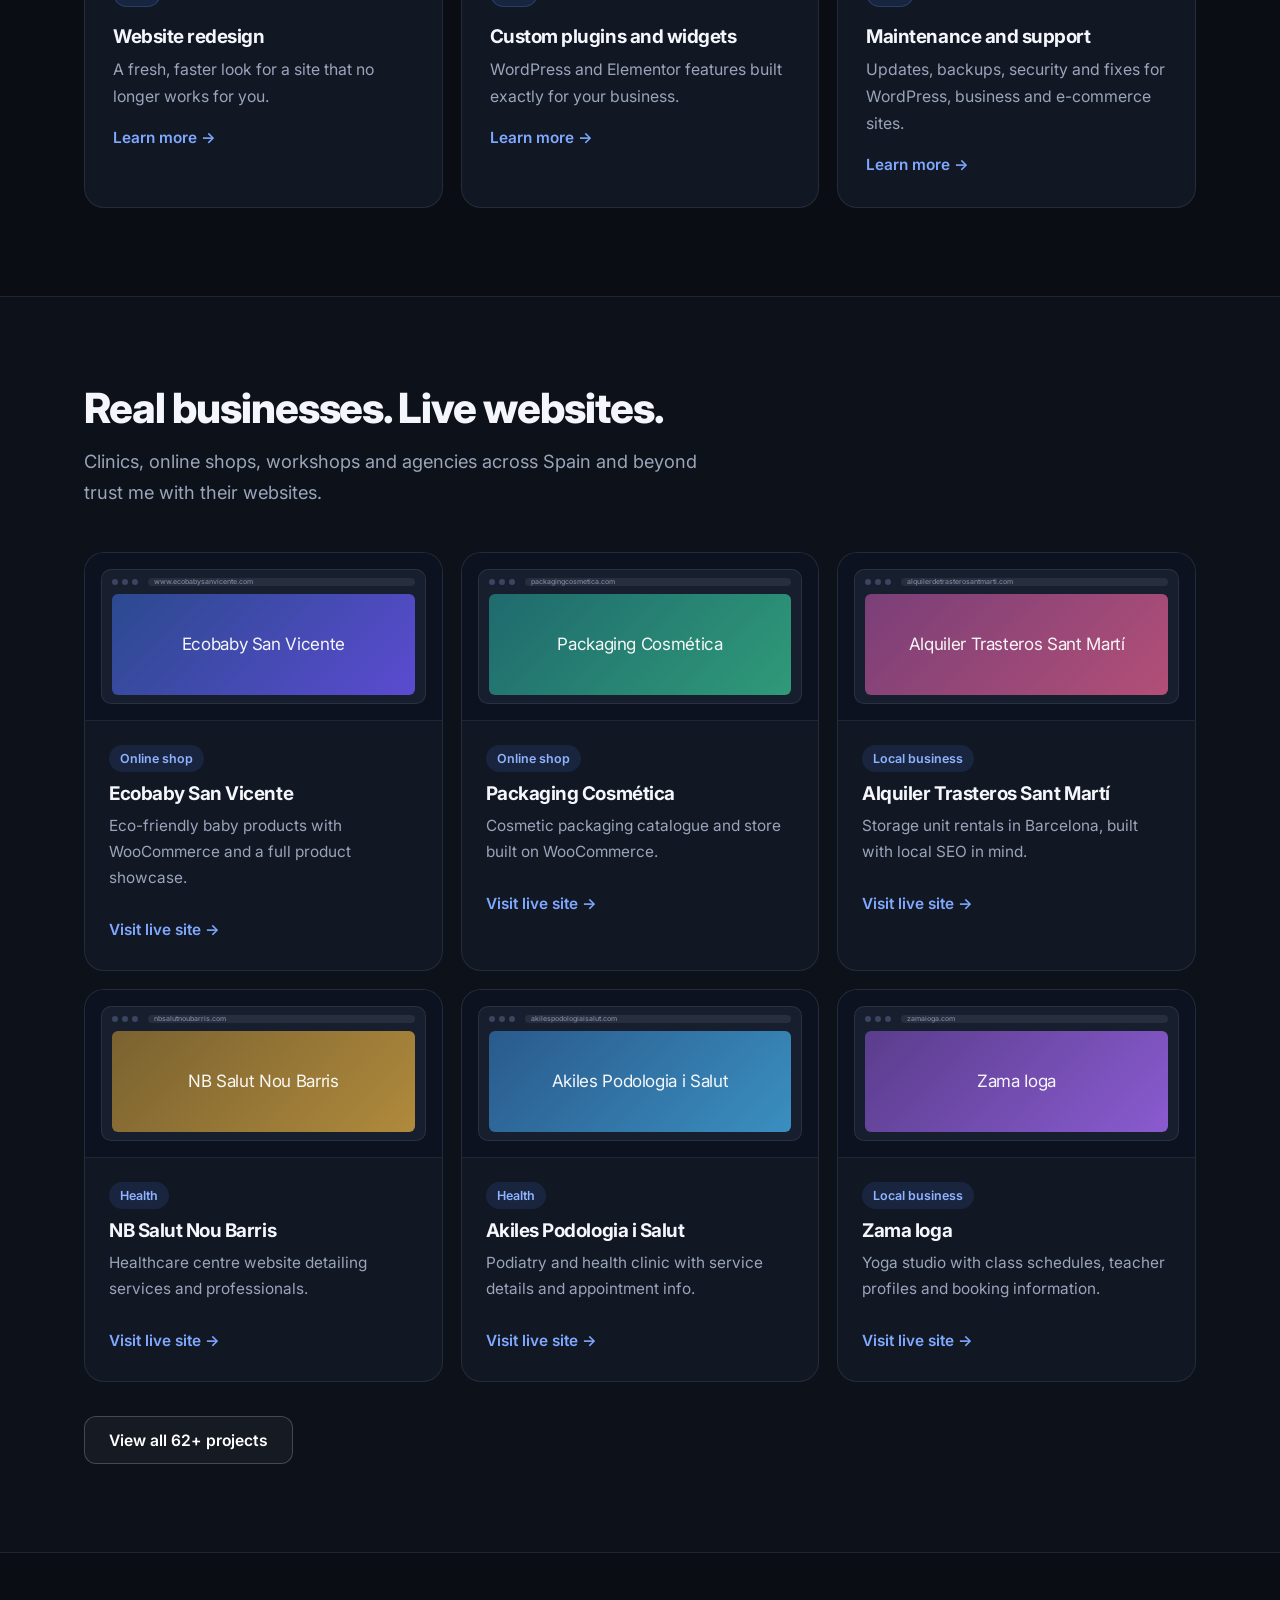
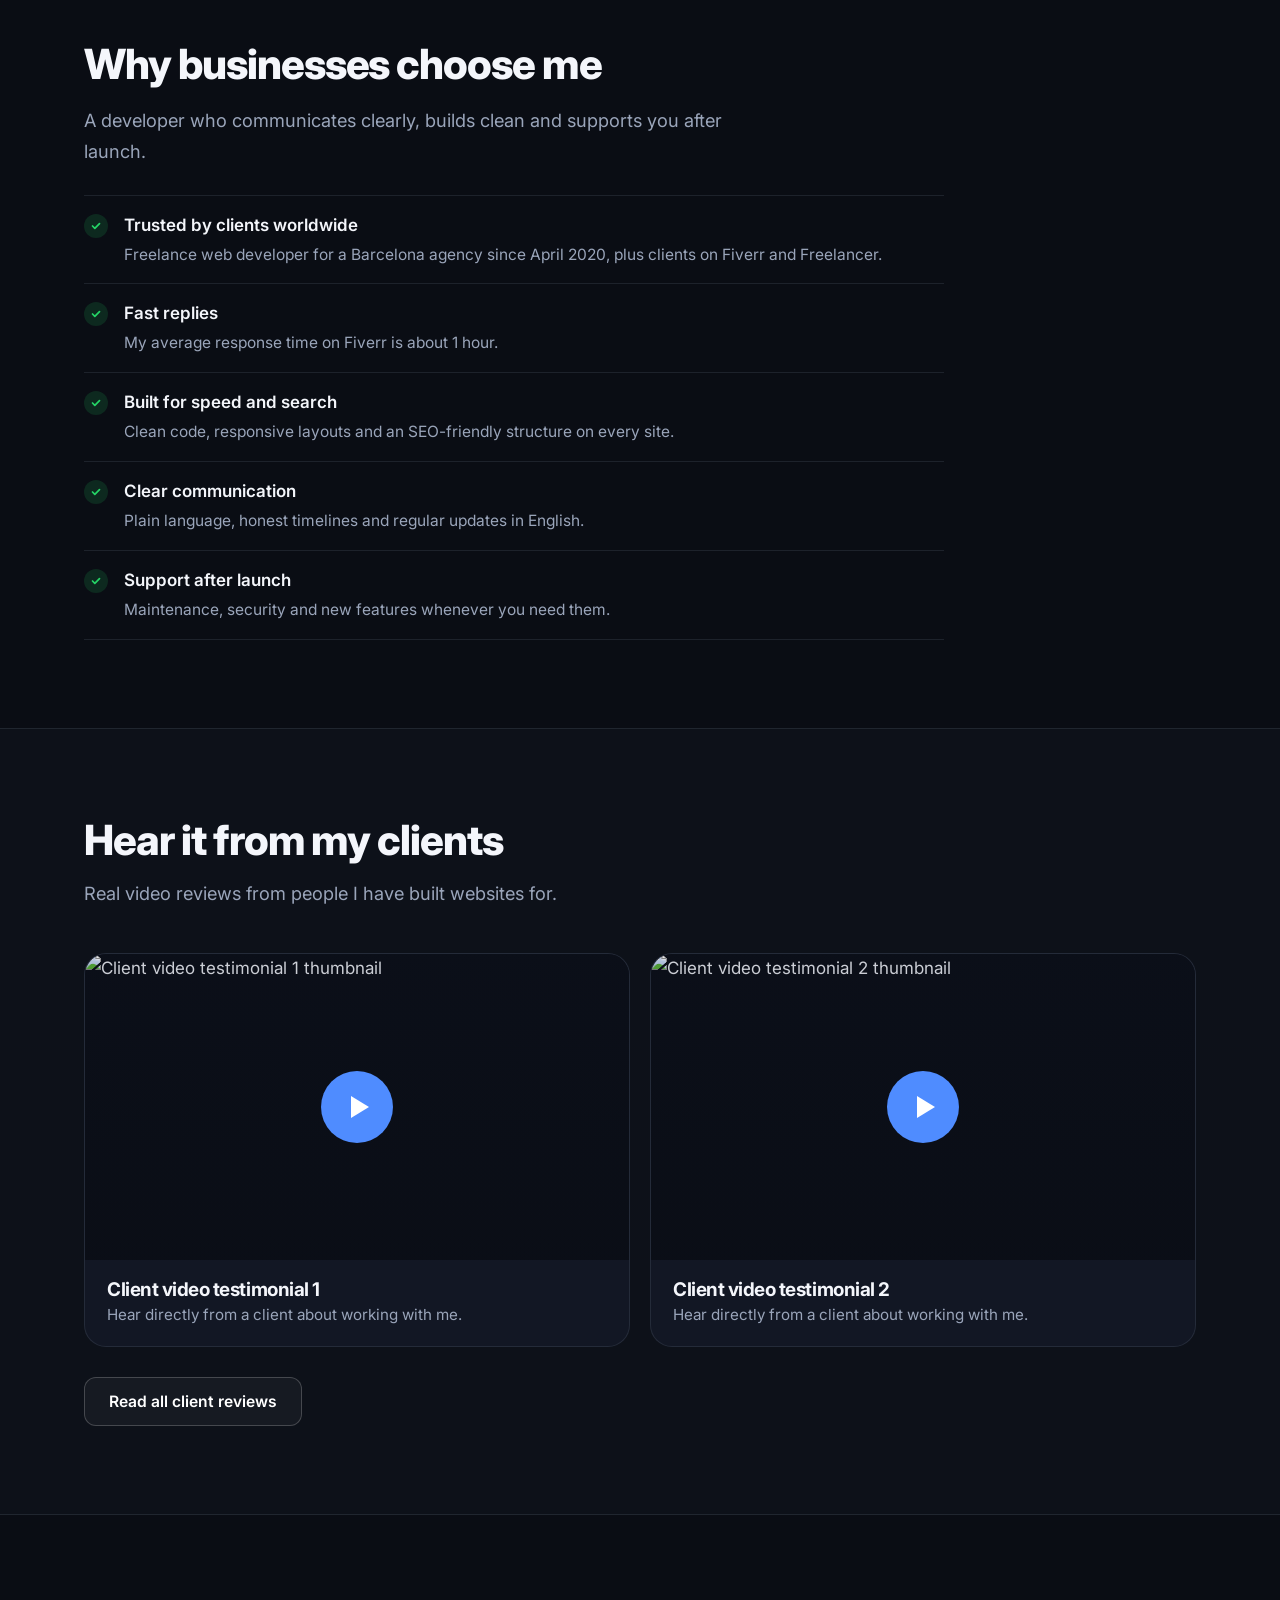
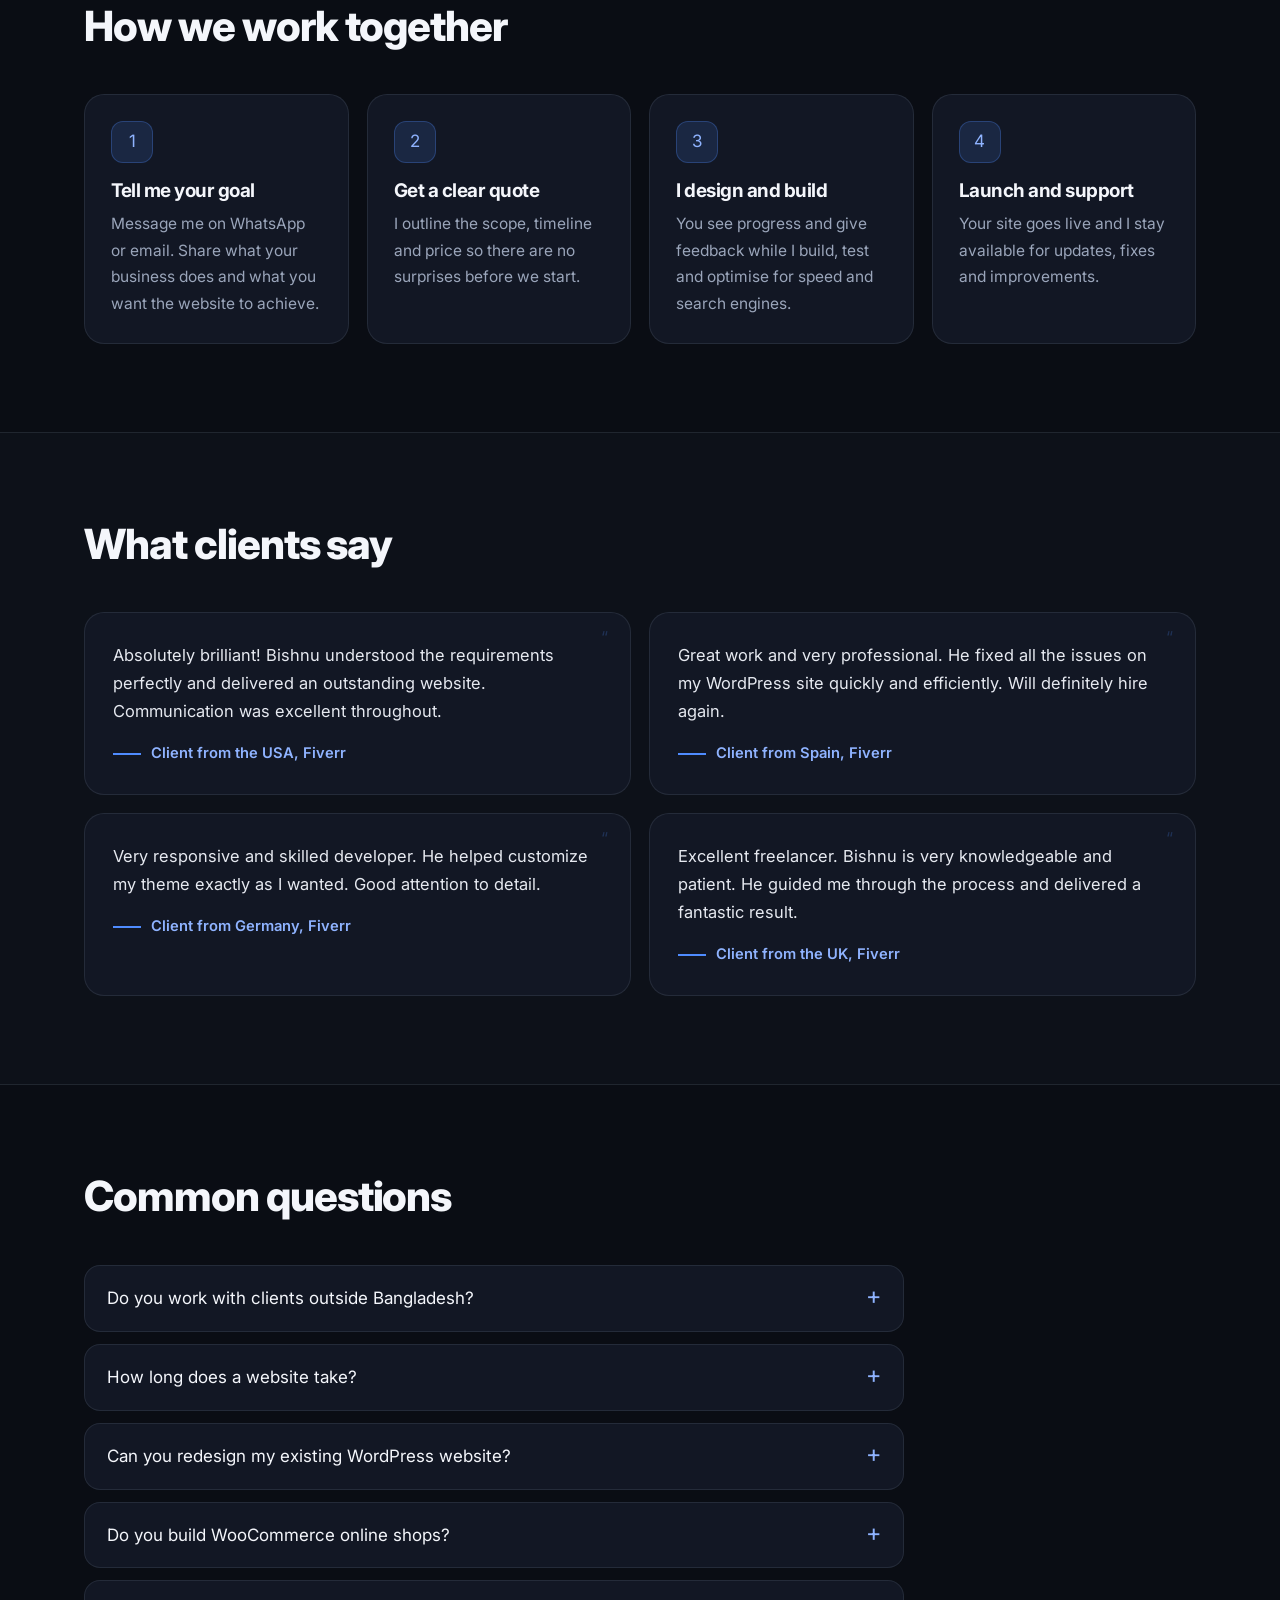
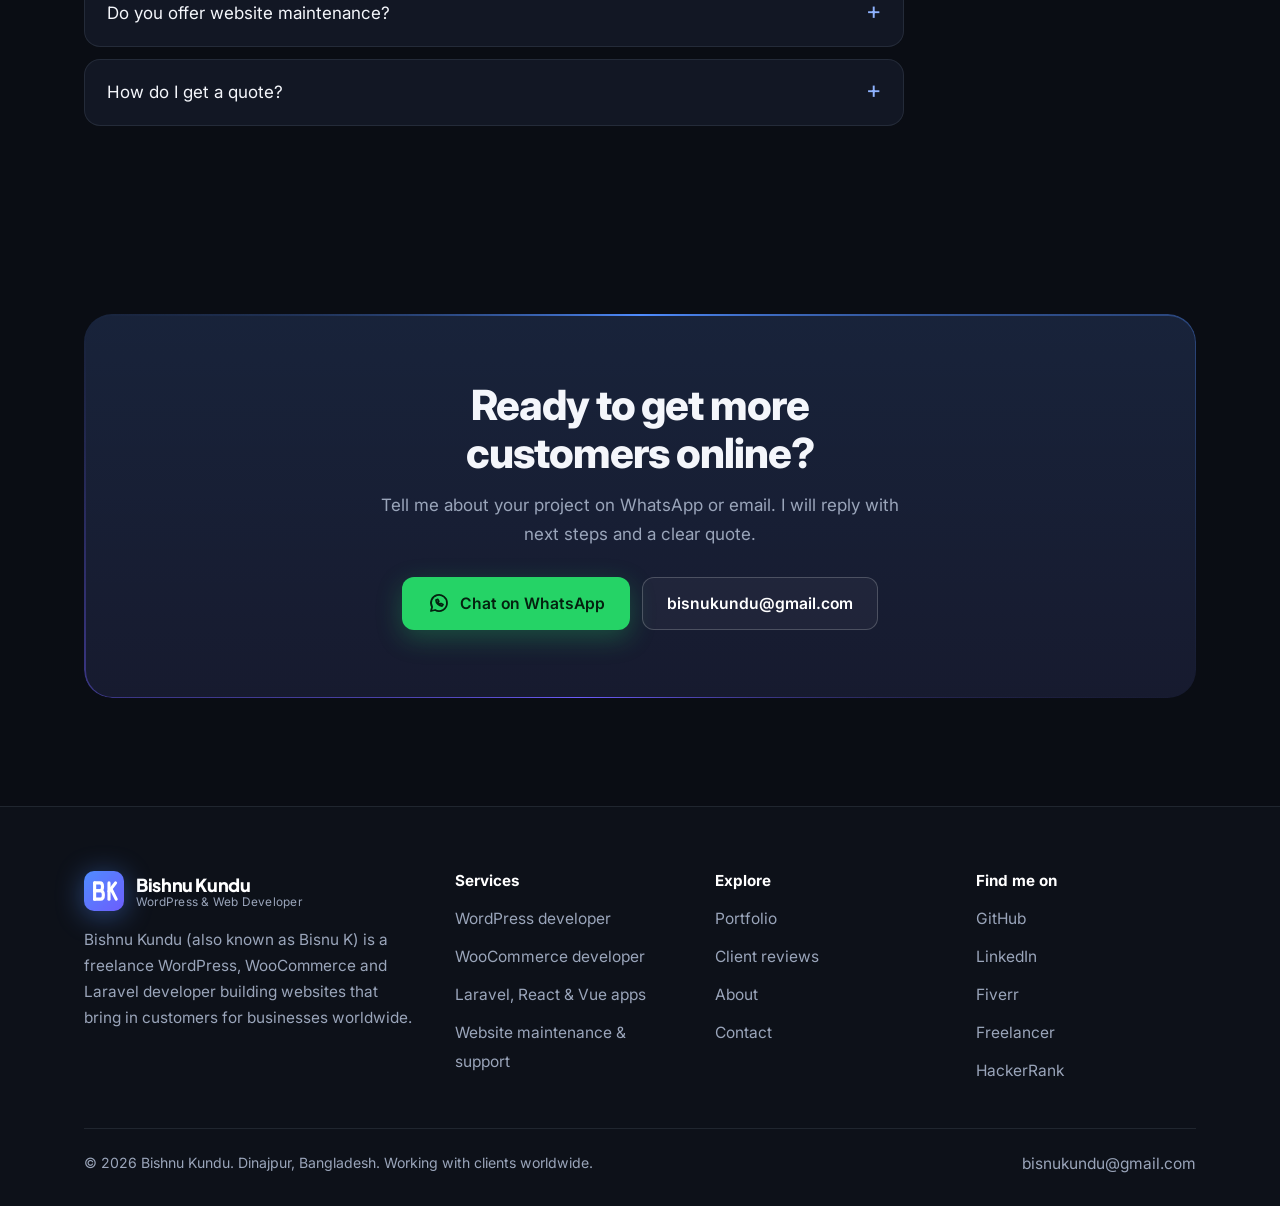
==== commit 66328dfd: "Home: Why businesses choose me section in single column" ====
--- a/index.html
+++ b/index.html
@@ -72,7 +72,7 @@
 <div class="works"><a class="tile rv" href="https://www.ecobabysanvicente.com/" target="_blank" rel="noopener" data-cat="shops" aria-label="Ecobaby San Vicente (opens live website)"><div class="thumb" aria-hidden="true"><div class="tw"><div class="dots"><i></i><i></i><i></i><em>www.ecobabysanvicente.com</em></div><div class="pg" style="--g1:#2b4a8f;--g2:#5b4bd0">Ecobaby San Vicente</div></div></div><div class="tb"><span class="tag">Online shop</span><h3>Ecobaby San Vicente</h3><p>Eco-friendly baby products with WooCommerce and a full product showcase.</p><span class="more-link">Visit live site →</span></div></a><a class="tile rv" href="https://packagingcosmetica.com" target="_blank" rel="noopener" data-cat="shops" aria-label="Packaging Cosmética (opens live website)"><div class="thumb" aria-hidden="true"><div class="tw"><div class="dots"><i></i><i></i><i></i><em>packagingcosmetica.com</em></div><div class="pg" style="--g1:#1f6a6e;--g2:#2f9a78">Packaging Cosmética</div></div></div><div class="tb"><span class="tag">Online shop</span><h3>Packaging Cosmética</h3><p>Cosmetic packaging catalogue and store built on WooCommerce.</p><span class="more-link">Visit live site →</span></div></a><a class="tile rv" href="https://alquilerdetrasterosantmarti.com/" target="_blank" rel="noopener" data-cat="local" aria-label="Alquiler Trasteros Sant Martí (opens live website)"><div class="thumb" aria-hidden="true"><div class="tw"><div class="dots"><i></i><i></i><i></i><em>alquilerdetrasterosantmarti.com</em></div><div class="pg" style="--g1:#7a3f78;--g2:#b24f77">Alquiler Trasteros Sant Martí</div></div></div><div class="tb"><span class="tag">Local business</span><h3>Alquiler Trasteros Sant Martí</h3><p>Storage unit rentals in Barcelona, built with local SEO in mind.</p><span class="more-link">Visit live site →</span></div></a><a class="tile rv" href="https://nbsalutnoubarris.com/" target="_blank" rel="noopener" data-cat="health" aria-label="NB Salut Nou Barris (opens live website)"><div class="thumb" aria-hidden="true"><div class="tw"><div class="dots"><i></i><i></i><i></i><em>nbsalutnoubarris.com</em></div><div class="pg" style="--g1:#7a6230;--g2:#b08a3c">NB Salut Nou Barris</div></div></div><div class="tb"><span class="tag">Health</span><h3>NB Salut Nou Barris</h3><p>Healthcare centre website detailing services and professionals.</p><span class="more-link">Visit live site →</span></div></a><a class="tile rv" href="https://akilespodologiaisalut.com/" target="_blank" rel="noopener" data-cat="health" aria-label="Akiles Podologia i Salut (opens live website)"><div class="thumb" aria-hidden="true"><div class="tw"><div class="dots"><i></i><i></i><i></i><em>akilespodologiaisalut.com</em></div><div class="pg" style="--g1:#2a5a8c;--g2:#3a8fc0">Akiles Podologia i Salut</div></div></div><div class="tb"><span class="tag">Health</span><h3>Akiles Podologia i Salut</h3><p>Podiatry and health clinic with service details and appointment info.</p><span class="more-link">Visit live site →</span></div></a><a class="tile rv" href="https://zamaioga.com/" target="_blank" rel="noopener" data-cat="local" aria-label="Zama Ioga (opens live website)"><div class="thumb" aria-hidden="true"><div class="tw"><div class="dots"><i></i><i></i><i></i><em>zamaioga.com</em></div><div class="pg" style="--g1:#5a3d8c;--g2:#8a5bd0">Zama Ioga</div></div></div><div class="tb"><span class="tag">Local business</span><h3>Zama Ioga</h3><p>Yoga studio with class schedules, teacher profiles and booking information.</p><span class="more-link">Visit live site →</span></div></a></div>
 <p style="margin-top:34px" class="rv"><a class="btn btn-line" href="/portfolio/">View all 62+ projects</a></p></div></section>
 
-<section><div class="wrap split">
+<section><div class="wrap split stack">
 <div class="rv"><h2>Why businesses choose me</h2><p class="lead" style="margin-top:16px">A developer who communicates clearly, builds clean and supports you after launch.</p></div>
 <ul class="ticks">
 <li class="rv"><b>Trusted by clients worldwide</b><span>Freelance web developer for a Barcelona agency since April 2020, plus clients on Fiverr and Freelancer.</span></li>
